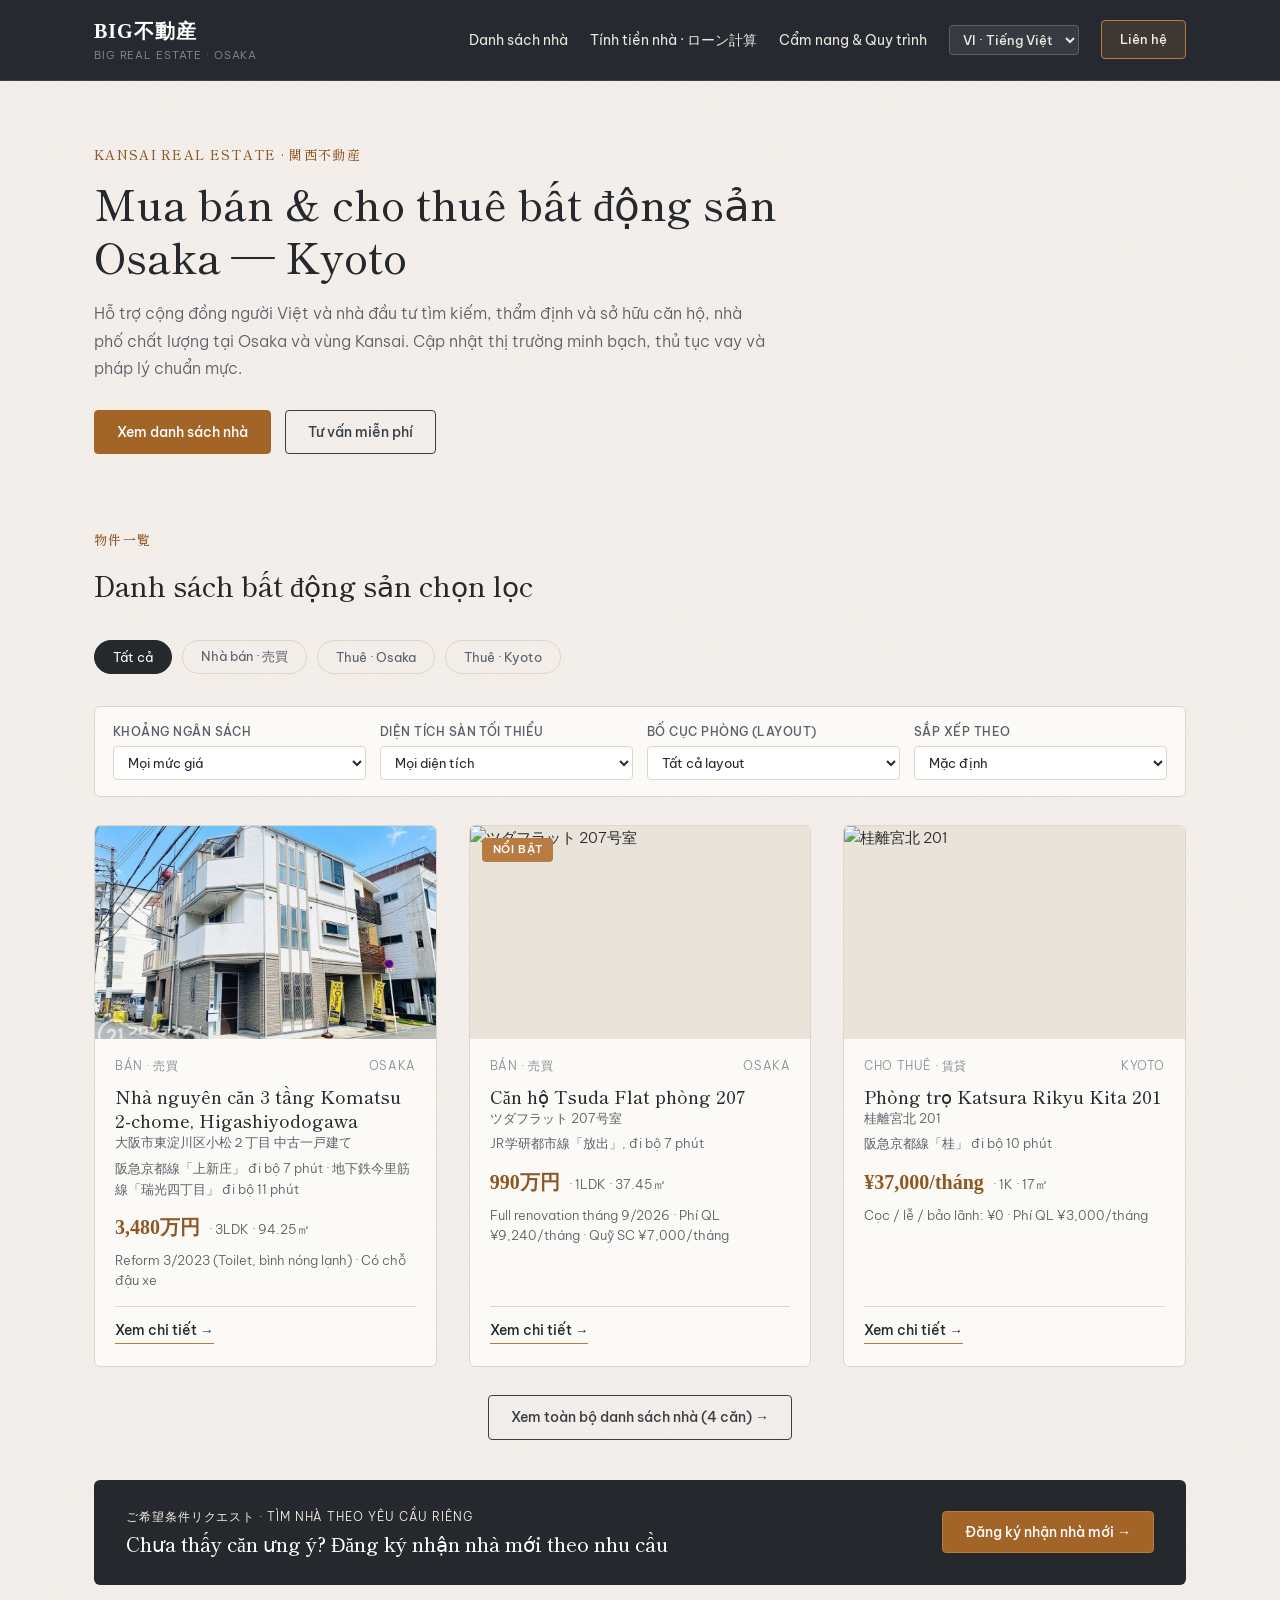
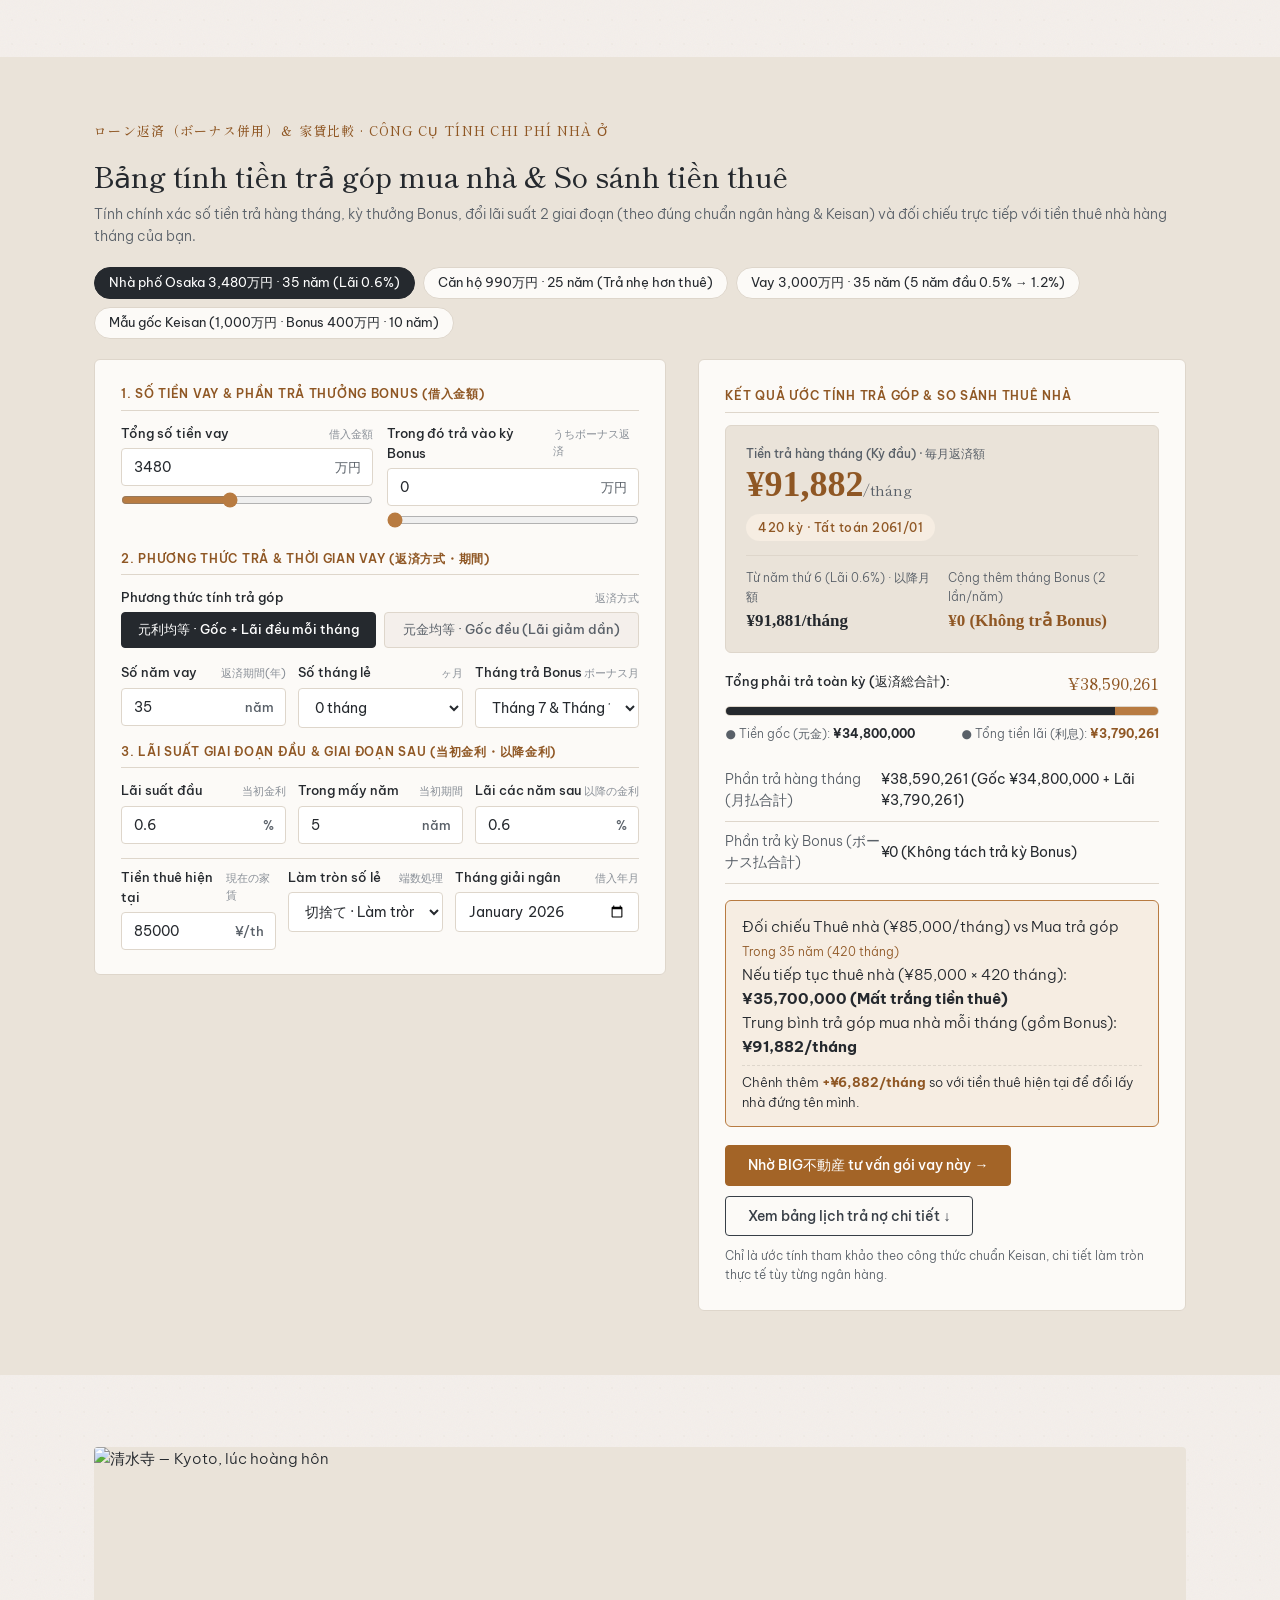
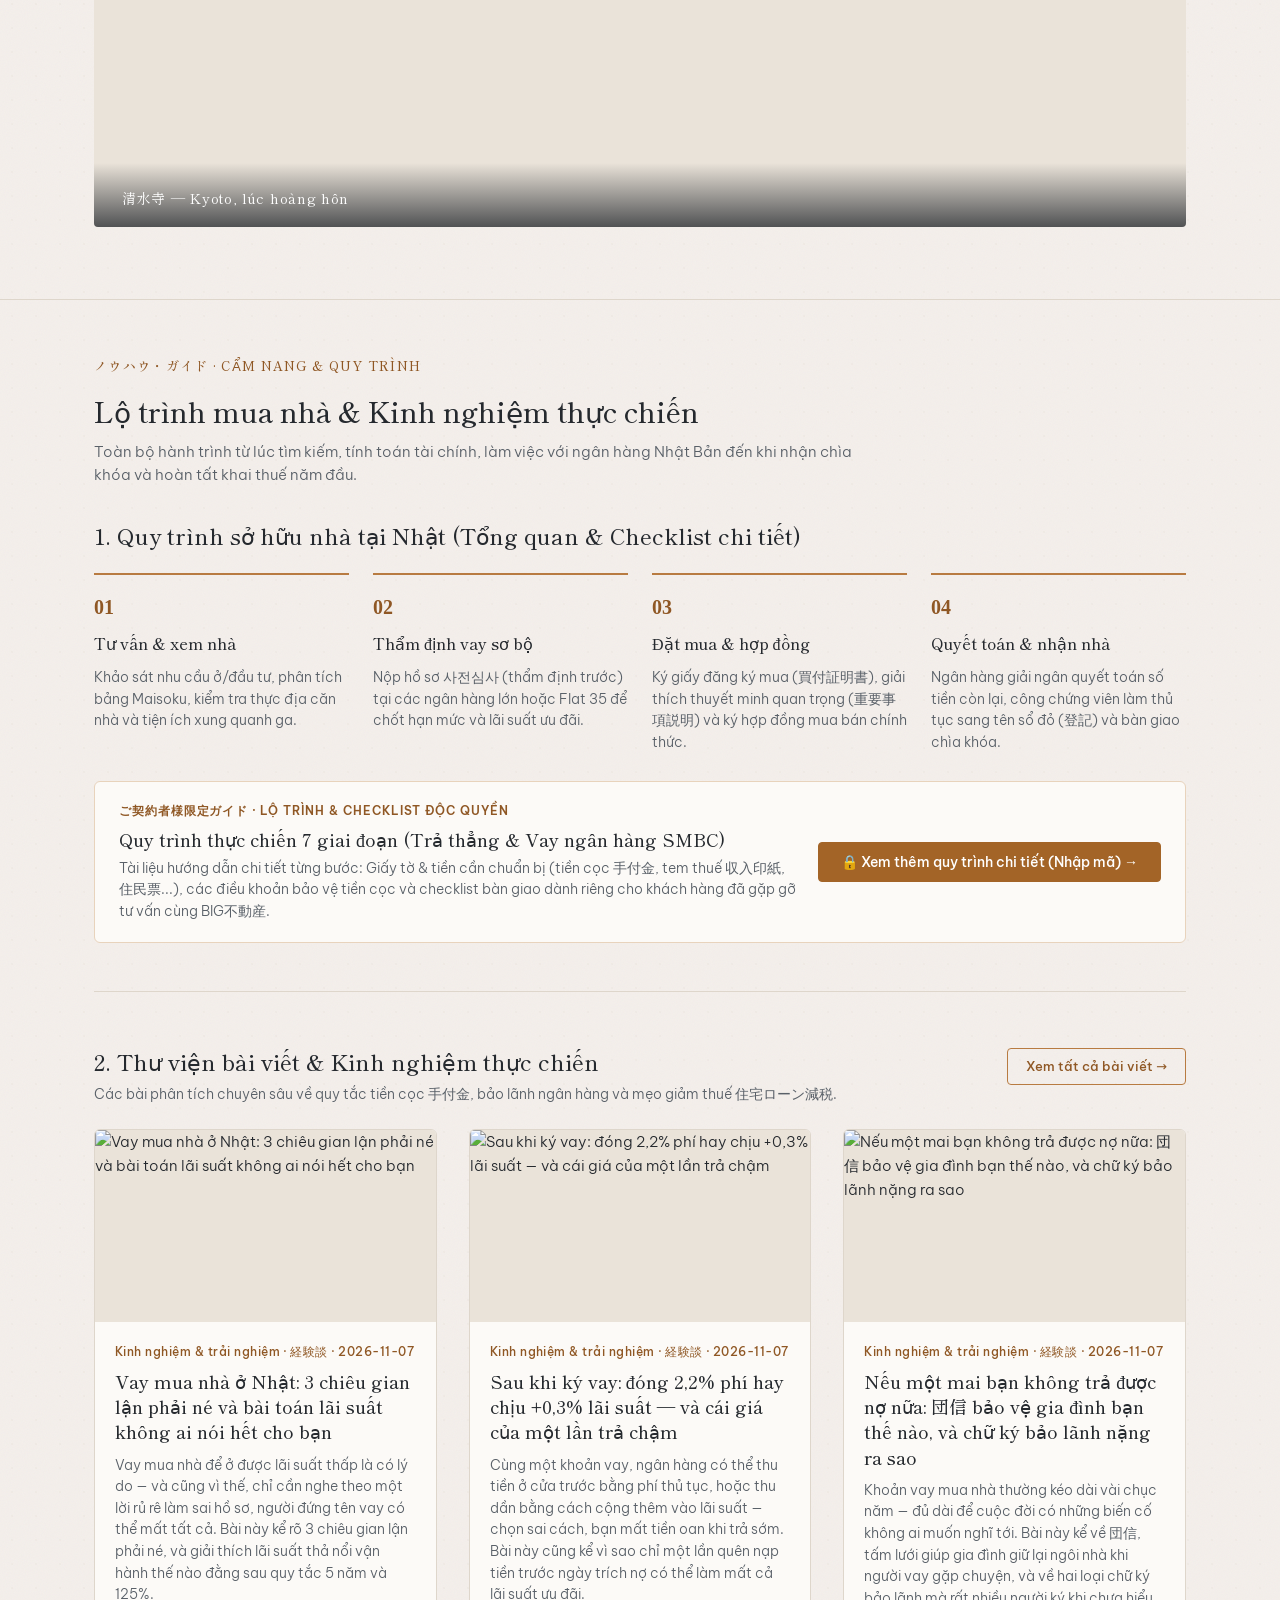
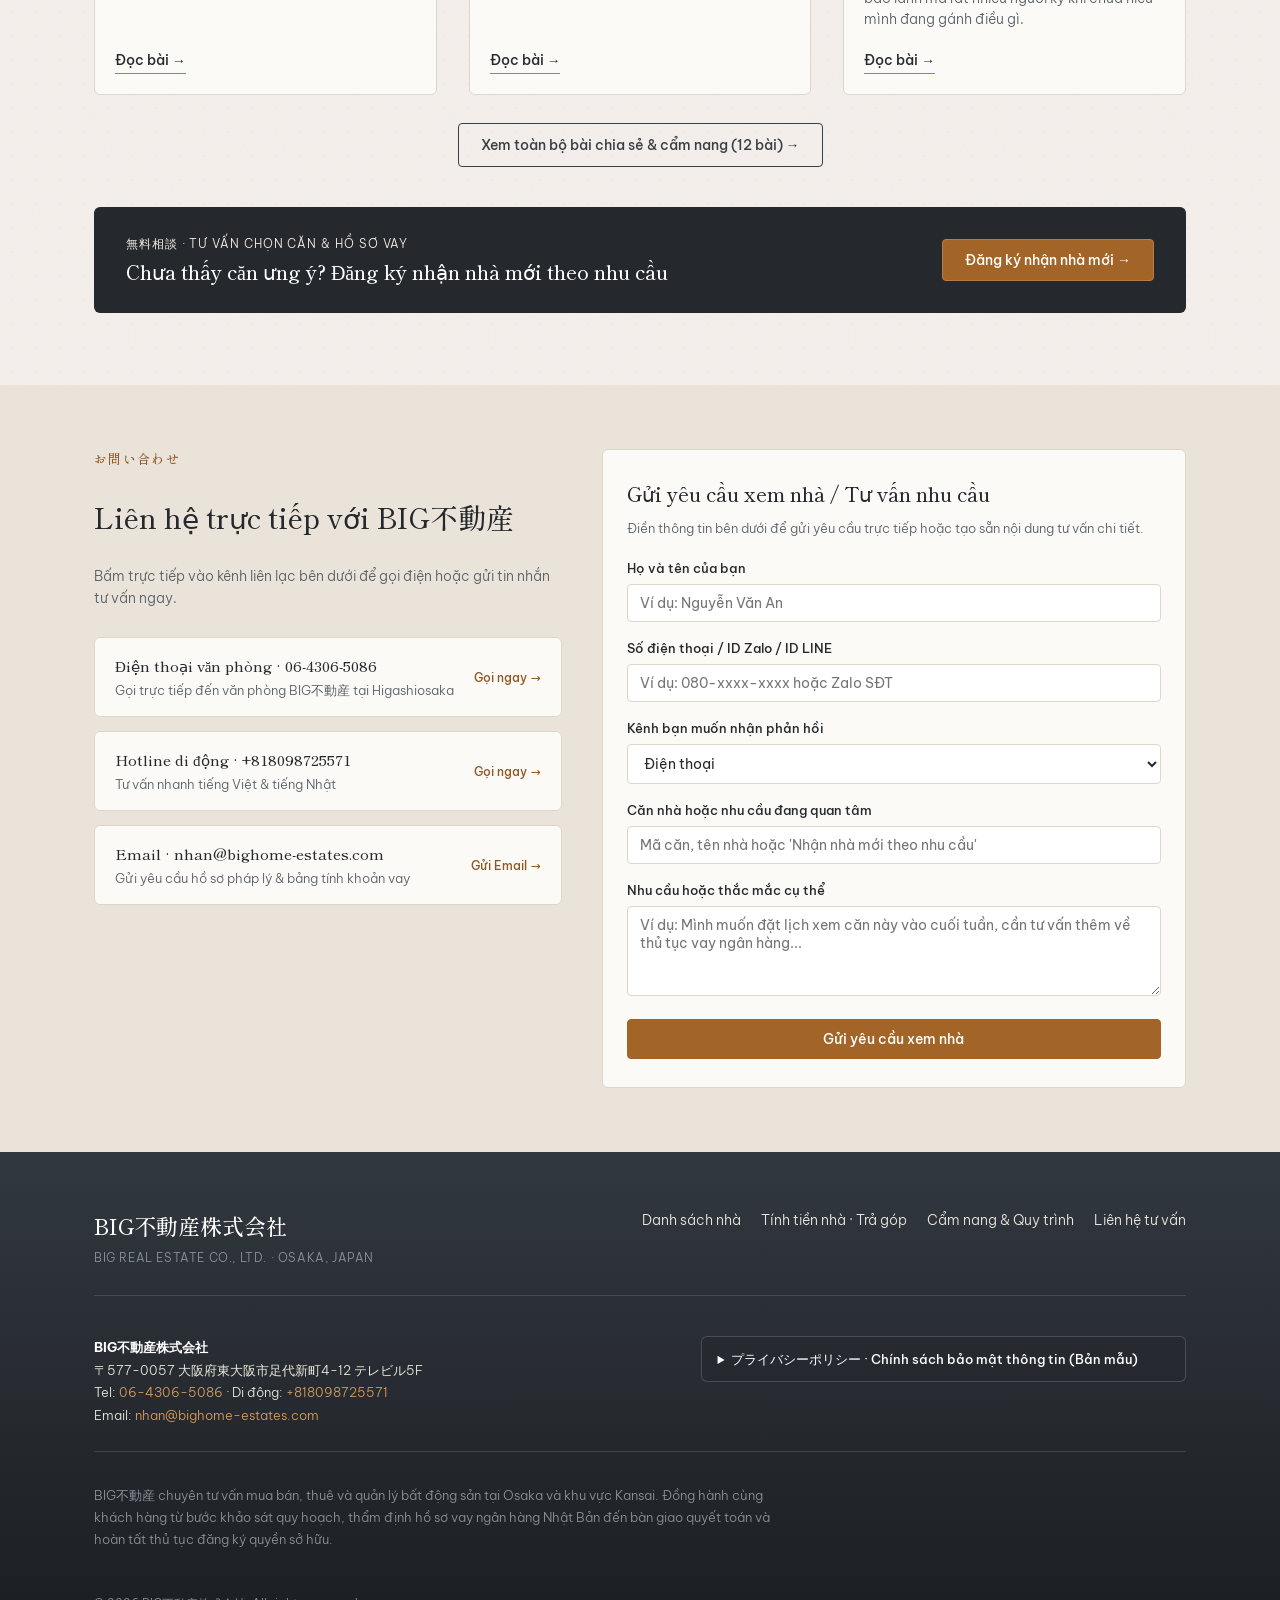
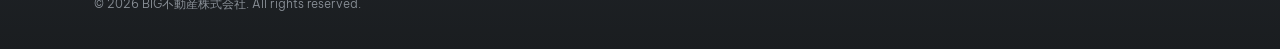
==== index.html @ 57ea38d7 "feat(ui): dark architectural navbar, subtle wood texture background, and merged guide section" ====
<!DOCTYPE html>
<html lang="vi">
<head>
  <meta charset="utf-8">
  <meta name="viewport" content="width=device-width, initial-scale=1.0">
  <title>BIG不動産 — Bất động sản Osaka &amp; Kansai, Nhật Bản</title>
  <meta name="description" content="BIG不動産 (Big Real Estate) — Tư vấn mua bán, cho thuê và đầu tư bất động sản tại Osaka &amp; Kyoto, Nhật Bản. Minh bạch pháp lý, hỗ trợ thẩm định vay ngân hàng cho người Việt.">

  <!-- Open Graph / Facebook / Zalo -->
  <meta property="og:type" content="website">
  <meta property="og:title" content="BIG不動産 — Mua bán &amp; Cho thuê Bất động sản Osaka · Kyoto">
  <meta property="og:description" content="Danh mục nhà phố, căn hộ chọn lọc tại Osaka &amp; vùng Kansai. Thông tin minh bạch, tính khoản vay trực tiếp và hỗ trợ pháp lý trọn gói.">
  <meta property="og:image" content="https://images.unsplash.com/photo-1493976040374-85c8e12f0c0e?w=1600&auto=format&fit=crop">

  <!-- Twitter Card -->
  <meta name="twitter:card" content="summary_large_image">
  <meta name="twitter:title" content="BIG不動産 — Mua bán &amp; Cho thuê Bất động sản Osaka · Kyoto">
  <meta name="twitter:description" content="Danh mục nhà phố, căn hộ chọn lọc tại Osaka &amp; vùng Kansai. Thông tin minh bạch, tính khoản vay trực tiếp và hỗ trợ pháp lý trọn gói.">
  <meta name="twitter:image" content="https://images.unsplash.com/photo-1493976040374-85c8e12f0c0e?w=1600&auto=format&fit=crop">

  <link rel="stylesheet" href="styles.css?v=20261109b">
</head>
<body>

  <!-- 1. HEADER TỐI GIẢN (Dính trên cùng) -->
  <header class="site-header">
    <div class="container header-inner">
      <div class="brand-logo">
        <a href="#" class="brand-name serif">BIG不動産</a>
        <span class="brand-sub">Big Real Estate · Osaka</span>
      </div>
      <nav>
        <ul class="nav-menu">
          <li><a href="#portfolio" class="nav-link" data-i18n="nav_portfolio">Danh sách nhà</a></li>
          <li><a href="#featured" class="nav-link">Tính tiền nhà · ローン計算</a></li>
          <li><a href="#guide" class="nav-link" data-i18n="nav_guide">Cẩm nang &amp; Quy trình</a></li>
          <li>
            <select id="lang-select" class="lang-select" aria-label="Ngôn ngữ hiển thị">
              <option value="vi">VI · Tiếng Việt</option>
              <option value="ja">JA · 日本語</option>
              <option value="en">EN · English</option>
            </select>
          </li>
          <li><a href="#contact" class="btn-outline-amber" data-i18n="nav_contact">Liên hệ</a></li>
        </ul>
      </nav>
    </div>
  </header>

  <!-- 2. HERO (Chỉ giữ kicker + tiêu đề serif + đoạn mở đầu ngắn + 2 nút CTA) -->
  <section class="hero">
    <div class="container">
      <div class="kicker">Kansai Real Estate · 関西不動産</div>
      <h1 class="hero-title">Mua bán &amp; cho thuê bất động sản Osaka — Kyoto</h1>
      <p class="hero-desc">
        Hỗ trợ cộng đồng người Việt và nhà đầu tư tìm kiếm, thẩm định và sở hữu căn hộ, nhà phố chất lượng tại Osaka và vùng Kansai. Cập nhật thị trường minh bạch, thủ tục vay và pháp lý chuẩn mực.
      </p>
      <div class="hero-actions">
        <a href="#portfolio" class="btn-primary">Xem danh sách nhà</a>
        <a href="#contact" class="btn-secondary">Tư vấn miễn phí</a>
      </div>
    </div>
  </section>

  <!-- 3. LƯỚI PORTFOLIO CÁC CĂN (Ngay phía sau Hero — Kèm bộ lọc nâng cao, sắp xếp & CTA giữa trang #1) -->
  <section class="portfolio-section" id="portfolio">
    <div class="container">
      <div class="section-head">
        <div class="kicker">物件一覧</div>
        <h2 class="section-title">Danh sách bất động sản chọn lọc</h2>
      </div>

      <!-- Nút lọc loại/khu vực dạng viên tròn (Giữ nguyên 4 tab hiện có) -->
      <div class="filter-pills" id="filter-pills">
        <button class="filter-btn active" data-filter="all" data-i18n="filter_all">Tất cả</button>
        <button class="filter-btn" data-filter="buy" data-i18n="filter_buy">Nhà bán · 売買</button>
        <button class="filter-btn" data-filter="rent-osaka" data-i18n="filter_rent_osaka">Thuê · Osaka</button>
        <button class="filter-btn" data-filter="rent-kyoto" data-i18n="filter_rent_kyoto">Thuê · Kyoto</button>
      </div>

      <!-- Bộ lọc theo tư duy người mua: Khoảng giá, Diện tích tối thiểu, Layout, Sắp xếp -->
      <div class="portfolio-filter-bar" id="portfolio-filter-bar">
        <div class="filter-field">
          <label for="filter-price" data-i18n="filter_price_label">Khoảng ngân sách</label>
          <select id="filter-price" class="form-control">
            <option value="all" data-i18n="filter_price_all">Mọi mức giá</option>
            <option value="buy-under-10m" data-i18n="filter_buy_u10m">Nhà bán: Dưới 1,000万円</option>
            <option value="buy-10m-30m" data-i18n="filter_buy_10m_30m">Nhà bán: 1,000–3,000万円</option>
            <option value="buy-over-30m" data-i18n="filter_buy_o30m">Nhà bán: Trên 3,000万円</option>
            <option value="rent-under-40k" data-i18n="filter_rent_u40k">Thuê: Dưới ¥40,000/tháng</option>
            <option value="rent-40k-80k" data-i18n="filter_rent_40k_80k">Thuê: ¥40,000–¥80,000/tháng</option>
            <option value="rent-over-80k" data-i18n="filter_rent_o80k">Thuê: Trên ¥80,000/tháng</option>
          </select>
        </div>

        <div class="filter-field">
          <label for="filter-min-size" data-i18n="filter_size_label">Diện tích sàn tối thiểu</label>
          <select id="filter-min-size" class="form-control">
            <option value="0" data-i18n="filter_size_all">Mọi diện tích</option>
            <option value="20">≥ 20 ㎡</option>
            <option value="40">≥ 40 ㎡</option>
            <option value="60">≥ 60 ㎡</option>
            <option value="80">≥ 80 ㎡</option>
          </select>
        </div>

        <div class="filter-field">
          <label for="filter-layout" data-i18n="filter_layout_label">Bố cục phòng (Layout)</label>
          <select id="filter-layout" class="form-control">
            <option value="all" data-i18n="filter_layout_all">Tất cả layout</option>
          </select>
        </div>

        <div class="filter-field">
          <label for="filter-sort" data-i18n="sort_label">Sắp xếp theo</label>
          <select id="filter-sort" class="form-control">
            <option value="default" data-i18n="sort_default">Mặc định</option>
            <option value="price-asc" data-i18n="sort_price_asc">Giá: Thấp → Cao</option>
            <option value="price-desc" data-i18n="sort_price_desc">Giá: Cao → Thấp</option>
            <option value="newest" data-i18n="sort_newest">Mới cập nhật</option>
          </select>
        </div>
      </div>

      <!-- Lưới thẻ nhà (Trang chủ hiển thị 3 căn đại diện / mới nhất) -->
      <div class="property-grid" id="property-grid" data-limit="3">
        <!-- Render động từ data/properties.json -->
      </div>

      <!-- Nút dẫn sang trang 2: Toàn bộ nhà đang đăng -->
      <div class="section-more-bar" id="portfolio-more-wrap">
        <a href="properties.html" class="btn-secondary" id="btn-view-all-properties">
          Xem toàn bộ danh sách nhà →
        </a>
      </div>

      <!-- DẢI CTA GIỮA TRANG #1 (Sau danh sách nhà) -->
      <div class="mid-cta-band">
        <div class="mid-cta-copy">
          <div class="mid-cta-kicker">ご希望条件リクエスト · Tìm nhà theo yêu cầu riêng</div>
          <h3 class="mid-cta-title serif" data-i18n="mid_cta_title">Chưa thấy căn ưng ý? Đăng ký nhận nhà mới theo nhu cầu</h3>
        </div>
        <button type="button" class="btn-mid-cta" onclick="requestCustomPropertyDemand()" data-i18n="mid_cta_btn">
          Đăng ký nhận nhà mới →
        </button>
      </div>
    </div>
  </section>

  <!-- 4. MÁY TÍNH TIỀN TRẢ GÓP & SO SÁNH THUÊ NHÀ (Chuẩn công thức Keisan.site) -->
  <section class="featured-section" id="featured">
    <div class="container">
      <div class="section-head" style="margin-bottom: 20px;">
        <div class="kicker">ローン返済（ボーナス併用）＆ 家賃比較 · Công cụ tính chi phí nhà ở</div>
        <h2 class="section-title serif">Bảng tính tiền trả góp mua nhà &amp; So sánh tiền thuê</h2>
        <p style="font-size: 14px; color: var(--muted); margin-top: 4px;">
          Tính chính xác số tiền trả hàng tháng, kỳ thưởng Bonus, đổi lãi suất 2 giai đoạn (theo đúng chuẩn ngân hàng &amp; Keisan) và đối chiếu trực tiếp với tiền thuê nhà hàng tháng của bạn.
        </p>
      </div>

      <!-- Các nút nạp nhanh kịch bản thực tế -->
      <div class="keisan-presets" id="keisan-presets">
        <button type="button" class="keisan-preset-btn active" onclick="applyKeisanPreset('house3480', this)">
          Nhà phố Osaka 3,480万円 · 35 năm (Lãi 0.6%)
        </button>
        <button type="button" class="keisan-preset-btn" onclick="applyKeisanPreset('condo990', this)">
          Căn hộ 990万円 · 25 năm (Trả nhẹ hơn thuê)
        </button>
        <button type="button" class="keisan-preset-btn" onclick="applyKeisanPreset('standard3000', this)">
          Vay 3,000万円 · 35 năm (5 năm đầu 0.5% → 1.2%)
        </button>
        <button type="button" class="keisan-preset-btn" onclick="applyKeisanPreset('keisanDefault', this)">
          Mẫu gốc Keisan (1,000万円 · Bonus 400万円 · 10 năm)
        </button>
      </div>

      <div class="keisan-grid">
        <!-- CỘT TRÁI: NHẬP THÔNG SỐ VAY & TIỀN THUÊ ĐỐI CHIẾU -->
        <div class="keisan-card">
          <div class="keisan-section-label">1. Số tiền vay &amp; Phần trả thưởng Bonus (借入金額)</div>

          <div class="keisan-form-row">
            <div class="keisan-field">
              <label for="ks-total-man">
                <span>Tổng số tiền vay</span>
                <span class="jp-sub">借入金額</span>
              </label>
              <div class="keisan-input-unit">
                <input type="number" id="ks-total-man" class="form-control" min="50" max="20000" step="10" value="3480">
                <span class="keisan-unit-tag">万円</span>
              </div>
              <input type="range" id="ks-total-slider" class="keisan-range" min="100" max="8000" step="10" value="3480">
            </div>

            <div class="keisan-field">
              <label for="ks-bonus-man">
                <span>Trong đó trả vào kỳ Bonus</span>
                <span class="jp-sub">うちボーナス返済</span>
              </label>
              <div class="keisan-input-unit">
                <input type="number" id="ks-bonus-man" class="form-control" min="0" max="10000" step="10" value="0">
                <span class="keisan-unit-tag">万円</span>
              </div>
              <input type="range" id="ks-bonus-slider" class="keisan-range" min="0" max="2000" step="10" value="0">
            </div>
          </div>

          <div class="keisan-section-label" style="margin-top: 8px;">2. Phương thức trả &amp; Thời gian vay (返済方式・期間)</div>

          <div class="keisan-field" style="margin-bottom: 14px;">
            <label>
              <span>Phương thức tính trả góp</span>
              <span class="jp-sub">返済方式</span>
            </label>
            <div class="keisan-method-tabs">
              <button type="button" class="keisan-method-btn active" id="ks-method-ganri" onclick="setKeisanMethod('ganri')">
                元利均等 · Gốc + Lãi đều mỗi tháng
              </button>
              <button type="button" class="keisan-method-btn" id="ks-method-gankin" onclick="setKeisanMethod('gankin')">
                元金均等 · Gốc đều (Lãi giảm dần)
              </button>
            </div>
          </div>

          <div class="keisan-form-row-3">
            <div class="keisan-field">
              <label for="ks-term-years">
                <span>Số năm vay</span>
                <span class="jp-sub">返済期間(年)</span>
              </label>
              <div class="keisan-input-unit">
                <input type="number" id="ks-term-years" class="form-control" min="1" max="50" step="1" value="35">
                <span class="keisan-unit-tag">năm</span>
              </div>
            </div>

            <div class="keisan-field">
              <label for="ks-term-months">
                <span>Số tháng lẻ</span>
                <span class="jp-sub">ヶ月</span>
              </label>
              <select id="ks-term-months" class="form-control">
                <option value="0" selected>0 tháng</option>
                <option value="1">1 tháng</option>
                <option value="2">2 tháng</option>
                <option value="3">3 tháng</option>
                <option value="4">4 tháng</option>
                <option value="5">5 tháng</option>
                <option value="6">6 tháng</option>
                <option value="7">7 tháng</option>
                <option value="8">8 tháng</option>
                <option value="9">9 tháng</option>
                <option value="10">10 tháng</option>
                <option value="11">11 tháng</option>
                <option value="12">12 tháng</option>
              </select>
            </div>

            <div class="keisan-field">
              <label for="ks-bonus-months">
                <span>Tháng trả Bonus</span>
                <span class="jp-sub">ボーナス月</span>
              </label>
              <select id="ks-bonus-months" class="form-control">
                <option value="7-1" selected>Tháng 7 &amp; Tháng 1 (7月・1月)</option>
                <option value="6-12">Tháng 6 &amp; Tháng 12 (6月・12月)</option>
                <option value="8-2">Tháng 8 &amp; Tháng 2 (8月・2月)</option>
              </select>
            </div>
          </div>

          <div class="keisan-section-label" style="margin-top: 8px;">3. Lãi suất giai đoạn đầu &amp; Giai đoạn sau (当初金利・以降金利)</div>

          <div class="keisan-form-row-3">
            <div class="keisan-field">
              <label for="ks-rate1">
                <span>Lãi suất đầu</span>
                <span class="jp-sub">当初金利</span>
              </label>
              <div class="keisan-input-unit">
                <input type="number" id="ks-rate1" class="form-control" min="0" max="20" step="0.01" value="0.6">
                <span class="keisan-unit-tag">%</span>
              </div>
            </div>

            <div class="keisan-field">
              <label for="ks-rate1-years">
                <span>Trong mấy năm</span>
                <span class="jp-sub">当初期間</span>
              </label>
              <div class="keisan-input-unit">
                <input type="number" id="ks-rate1-years" class="form-control" min="1" max="50" step="1" value="5">
                <span class="keisan-unit-tag">năm</span>
              </div>
            </div>

            <div class="keisan-field">
              <label for="ks-rate2">
                <span>Lãi các năm sau</span>
                <span class="jp-sub">以降の金利</span>
              </label>
              <div class="keisan-input-unit">
                <input type="number" id="ks-rate2" class="form-control" min="0" max="20" step="0.01" value="0.6">
                <span class="keisan-unit-tag">%</span>
              </div>
            </div>
          </div>

          <!-- Tùy chọn nâng cao thu gọn (Làm tròn & Tháng bắt đầu vay & Tiền thuê hiện tại) -->
          <div class="keisan-form-row-3" style="margin-bottom: 0; padding-top: 8px; border-top: 1px solid var(--line);">
            <div class="keisan-field">
              <label for="ks-current-rent">
                <span>Tiền thuê hiện tại</span>
                <span class="jp-sub">現在の家賃</span>
              </label>
              <div class="keisan-input-unit">
                <input type="number" id="ks-current-rent" class="form-control" min="0" max="1000000" step="1000" value="85000">
                <span class="keisan-unit-tag">¥/th</span>
              </div>
            </div>

            <div class="keisan-field">
              <label for="ks-round-mode">
                <span>Làm tròn số lẻ</span>
                <span class="jp-sub">端数処理</span>
              </label>
              <select id="ks-round-mode" class="form-control">
                <option value="floor" selected>切捨て · Làm tròn xuống</option>
                <option value="round">四捨五入 · Làm tròn chuẩn</option>
                <option value="ceil">切上げ · Làm tròn lên</option>
              </select>
            </div>

            <div class="keisan-field">
              <label for="ks-start-ym">
                <span>Tháng giải ngân</span>
                <span class="jp-sub">借入年月</span>
              </label>
              <input type="month" id="ks-start-ym" class="form-control" value="2026-01">
            </div>
          </div>
        </div>

        <!-- CỘT PHẢI: KẾT QUẢ TRẢ GÓP, TỶ LỆ GỐC/LÃI & SO SÁNH TIỀN THUÊ NHÀ -->
        <div class="keisan-result-card">
          <div class="keisan-section-label">Kết quả ước tính trả góp &amp; So sánh thuê nhà</div>

          <div class="keisan-hero-numbers">
            <div style="display: flex; justify-content: space-between; align-items: baseline; flex-wrap: wrap; gap: 8px;">
              <div>
                <div style="font-size: 12px; color: var(--muted); font-weight: 500;" id="ks-res-pay1-label">
                  Tiền trả hàng tháng (Kỳ đầu) · 毎月返済額
                </div>
                <div class="keisan-main-pay" id="ks-res-pay1">¥91,881<span style="font-size: 15px; font-weight: 400; color: var(--muted);">/tháng</span></div>
              </div>
              <div style="text-align: right;">
                <span class="status-pill" id="ks-res-end-badge" style="margin-bottom: 0;">420 kỳ · Tất toán 2061/01</span>
              </div>
            </div>

            <div class="keisan-sub-pay-grid">
              <div>
                <div style="font-size: 12px; color: var(--muted);" id="ks-res-pay2-label">Từ năm thứ 6 trở đi · 以降月額</div>
                <div style="font-size: 17px; font-weight: 600; color: var(--ink);" class="serif" id="ks-res-pay2">¥91,881/tháng</div>
              </div>
              <div>
                <div style="font-size: 12px; color: var(--muted);">Cộng thêm tháng Bonus (2 lần/năm)</div>
                <div style="font-size: 17px; font-weight: 600; color: var(--amber-ink);" class="serif" id="ks-res-bonus-pay">¥0 / kỳ</div>
              </div>
            </div>
          </div>

          <!-- Biểu đồ tỷ lệ Gốc vs Lãi -->
          <div style="font-size: 12.5px; font-weight: 500; color: var(--ink); display: flex; justify-content: space-between;">
            <span>Tổng phải trả toàn kỳ (返済総合計):</span>
            <strong class="serif" style="font-size: 16px; color: var(--amber-ink);" id="ks-res-grand-total">¥38,590,020</strong>
          </div>
          <div class="keisan-ratio-bar">
            <div class="keisan-ratio-prin" id="ks-bar-prin" style="width: 90%;"></div>
            <div class="keisan-ratio-int" id="ks-bar-int" style="width: 10%;"></div>
          </div>
          <div class="keisan-ratio-legend">
            <span>● Tiền gốc (元金): <strong id="ks-res-total-prin" style="color: var(--ink);">¥34,800,000</strong></span>
            <span>● Tổng tiền lãi (利息): <strong id="ks-res-total-int" style="color: var(--amber-ink);">¥3,790,020</strong></span>
          </div>

          <!-- Bảng tóm tắt chuẩn Keisan (月払 vs ボーナス払) -->
          <table class="spec-table" style="margin-bottom: 12px;">
            <tbody>
              <tr>
                <td>Phần trả hàng tháng (月払合計)</td>
                <td id="ks-res-monthly-breakdown">¥38,590,020 (Gốc ¥34,800,000 + Lãi ¥3,790,020)</td>
              </tr>
              <tr id="ks-row-bonus-breakdown">
                <td>Phần trả kỳ Bonus (ボーナス払合計)</td>
                <td id="ks-res-bonus-breakdown">¥0 (Không dùng trả thưởng Bonus)</td>
              </tr>
            </tbody>
          </table>

          <!-- Hộp so sánh với Tiền thuê nhà hiện tại -->
          <div class="keisan-rent-compare" id="ks-rent-compare-box">
            <!-- Render động so sánh thuê nhà vs mua nhà -->
          </div>

          <div style="display: flex; flex-wrap: wrap; gap: 10px; align-items: center;">
            <button type="button" class="btn-primary" onclick="consultWithKeisanResult()">
              Nhờ BIG不動産 tư vấn gói vay này →
            </button>
            <button type="button" class="btn-secondary" id="btn-toggle-keisan-table" onclick="toggleKeisanSchedule()">
              Xem bảng lịch trả nợ chi tiết ↓
            </button>
          </div>
          <div class="loan-disclaimer" style="margin-top: 10px;">
            Chỉ là ước tính tham khảo theo công thức chuẩn Keisan, chi tiết làm tròn thực tế tùy từng ngân hàng.
          </div>
        </div>
      </div>

      <!-- BẢNG LỊCH TRẢ NỢ CHI TIẾT (Mở rộng khi bấm nút, đúng chuẩn 9 cột của Keisan.site + Tải CSV) -->
      <div class="keisan-schedule-wrap" id="keisan-schedule-wrap">
        <div style="display: flex; flex-wrap: wrap; justify-content: space-between; align-items: center; gap: 12px; margin-bottom: 14px;">
          <div>
            <h3 class="serif" style="font-size: 18px;">Bảng lịch trả nợ &amp; dư nợ chi tiết (返済予定表)</h3>
            <p style="font-size: 12.5px; color: var(--muted);">Các dòng tô màu vàng nhạt là tháng có cộng thêm kỳ trả thưởng Bonus.</p>
          </div>
          <div style="display: flex; gap: 8px; flex-wrap: wrap;">
            <button type="button" class="btn-outline-amber" onclick="downloadKeisanCsv()">
              ↓ Tải bảng CSV (Excel)
            </button>
            <button type="button" class="btn-secondary" style="padding: 7px 14px; font-size: 12.5px;" onclick="toggleKeisanSchedule()">
              Thu gọn bảng ↑
            </button>
          </div>
        </div>

        <div class="keisan-table-scroll">
          <table class="keisan-table">
            <thead>
              <tr>
                <th>Kỳ (回目)</th>
                <th>Năm/Tháng</th>
                <th>Trả tháng (月払返済額)</th>
                <th>Gốc tháng (元金分)</th>
                <th>Lãi tháng (利息分)</th>
                <th>Trả Bonus (ボーナス返済)</th>
                <th>Gốc Bonus</th>
                <th>Lãi Bonus</th>
                <th>Dư nợ còn lại (借入残高)</th>
              </tr>
            </thead>
            <tbody id="keisan-schedule-tbody"></tbody>
            <tfoot id="keisan-schedule-tfoot"></tfoot>
          </table>
        </div>
      </div>
    </div>
  </section>

  <!-- 5. DẢI ẢNH THƯƠNG HIỆU HOÀNG HÔN (Dải nghỉ mắt kiến trúc) -->
  <section class="brand-banner">
    <div class="container">
      <div class="banner-frame">
        <img src="https://images.unsplash.com/photo-1493976040374-85c8e12f0c0e?w=1600&auto=format&fit=crop" alt="清水寺 — Kyoto, lúc hoàng hôn" loading="lazy">
        <div class="banner-caption">清水寺 — Kyoto, lúc hoàng hôn</div>
      </div>
    </div>
  </section>

  <!-- 6. CẨM NANG & QUY TRÌNH SỞ HỮU NHÀ (Gom chung Quy trình 4 bước + VIP 7 giai đoạn + Bài viết thực chiến) -->
  <section class="guide-section" id="guide">
    <div class="container">
      <div class="section-head" style="margin-bottom: 32px;">
        <div class="kicker">ノウハウ・ガイド · Cẩm nang &amp; Quy trình</div>
        <h2 class="section-title serif">Lộ trình mua nhà &amp; Kinh nghiệm thực chiến</h2>
        <p style="font-size: 14.5px; color: var(--muted); margin-top: 6px; max-width: 780px;">
          Toàn bộ hành trình từ lúc tìm kiếm, tính toán tài chính, làm việc với ngân hàng Nhật Bản đến khi nhận chìa khóa và hoàn tất khai thuế năm đầu.
        </p>
      </div>

      <!-- PHẦN 1: QUY TRÌNH 4 BƯỚC VÀ CHECKLIST 7 GIAI ĐOẠN VIP (MÃ 2720) -->
      <div class="guide-subblock" id="process">
        <h3 class="guide-subblock-title serif">1. Quy trình sở hữu nhà tại Nhật (Tổng quan &amp; Checklist chi tiết)</h3>
        <div class="process-grid">
          <div class="process-step">
            <div class="step-num">01</div>
            <h3 class="step-title">Tư vấn &amp; xem nhà</h3>
            <p class="step-desc">Khảo sát nhu cầu ở/đầu tư, phân tích bảng Maisoku, kiểm tra thực địa căn nhà và tiện ích xung quanh ga.</p>
          </div>
          <div class="process-step">
            <div class="step-num">02</div>
            <h3 class="step-title">Thẩm định vay sơ bộ</h3>
            <p class="step-desc">Nộp hồ sơ 사전심사 (thẩm định trước) tại các ngân hàng lớn hoặc Flat 35 để chốt hạn mức và lãi suất ưu đãi.</p>
          </div>
          <div class="process-step">
            <div class="step-num">03</div>
            <h3 class="step-title">Đặt mua &amp; hợp đồng</h3>
            <p class="step-desc">Ký giấy đăng ký mua (買付証明書), giải thích thuyết minh quan trọng (重要事項説明) và ký hợp đồng mua bán chính thức.</p>
          </div>
          <div class="process-step">
            <div class="step-num">04</div>
            <h3 class="step-title">Quyết toán &amp; nhận nhà</h3>
            <p class="step-desc">Ngân hàng giải ngân quyết toán số tiền còn lại, công chứng viên làm thủ tục sang tên sổ đỏ (登記) và bàn giao chìa khóa.</p>
          </div>
        </div>

        <!-- KHỐI XEM THÊM QUY TRÌNH CHI TIẾT 7 GIAI ĐOẠN (MỞ KHÓA BẰNG MÃ 2720) -->
        <div class="vip-process-trigger-wrap" id="vip-process-trigger-wrap">
          <div class="vip-process-trigger-info">
            <div class="vip-process-trigger-kicker">ご契約者様限定ガイド · Lộ trình &amp; Checklist độc quyền</div>
            <h3 class="vip-process-trigger-title serif">Quy trình thực chiến 7 giai đoạn (Trả thẳng &amp; Vay ngân hàng SMBC)</h3>
            <p class="vip-process-trigger-desc">
              Tài liệu hướng dẫn chi tiết từng bước: Giấy tờ &amp; tiền cần chuẩn bị (tiền cọc 手付金, tem thuế 収入印紙, 住民票...), các điều khoản bảo vệ tiền cọc và checklist bàn giao dành riêng cho khách hàng đã gặp gỡ tư vấn cùng BIG不動産.
            </p>
          </div>
          <button type="button" class="btn-primary" id="btn-open-vip-process" onclick="toggleVipProcessSection()">
            🔒 Xem thêm quy trình chi tiết (Nhập mã) →
          </button>
        </div>

        <!-- HỘP NHẬP MÃ KHÁCH HÀNG (MÃ 2720) -->
        <div class="vip-gate-box" id="vip-gate-box">
          <div class="kicker">CLIENT ACCESS CODE · MÃ KHÁCH HÀNG BIG不動産</div>
          <h3 class="serif" style="font-size: 21px; margin-bottom: 8px; color: var(--ink);">
            Nhập mã tư vấn để mở Quy trình 7 giai đoạn &amp; Checklist
          </h3>
          <p style="font-size: 13.5px; color: var(--muted); max-width: 500px; margin: 0 auto;">
            Sau buổi gặp mặt hoặc tư vấn trực tiếp, chuyên viên BIG不動産 đã gửi cho bạn mã gồm 4 chữ số. Vui lòng nhập mã bên dưới để mở khóa toàn bộ quy trình.
          </p>

          <div class="vip-gate-form">
            <input
              type="password"
              inputmode="numeric"
              id="vip-code-input"
              class="vip-code-input"
              maxlength="8"
              placeholder="••••"
              aria-label="Mã khách hàng 4 số"
            >
            <button type="button" class="btn-primary" onclick="verifyVipProcessCode()">
              Mở quy trình →
            </button>
          </div>

          <div class="vip-gate-error" id="vip-gate-error">
            Mã chưa chính xác. Vui lòng kiểm tra lại mã do chuyên viên BIG不動産 cung cấp.
          </div>

          <div style="margin-top: 16px; padding-top: 12px; border-top: 1px dashed var(--line); font-size: 12.5px; color: var(--muted);">
            Bạn chưa có mã khách hàng?
            <a href="#contact" onclick="requestVipCodeFromContact()" style="color: var(--amber-ink); font-weight: 600; text-decoration: underline; margin-left: 4px;">
              Nhắn BIG不動産 đặt lịch tư vấn &amp; nhận mã →
            </a>
          </div>
        </div>

        <!-- NỘI DUNG QUY TRÌNH CHI TIẾT 7 GIAI ĐOẠN (HIỆN SAU KHI NHẬP ĐÚNG MÃ 2720) -->
        <div class="vip-process-panel" id="vip-process-panel">
          <div class="vip-process-topbar">
            <div>
              <span class="vip-unlocked-badge">✓ Đã mở khóa Cẩm nang Quy trình Khách hàng BIG不動産</span>
              <h3 class="serif" style="font-size: 23px; margin-top: 6px; color: var(--ink);">
                Lộ trình mua nhà từ A–Z: Nhánh Vay Ngân Hàng &amp; Nhánh Trả Thẳng
              </h3>
            </div>
            <div style="display: flex; gap: 8px; flex-wrap: wrap;">
              <button type="button" class="btn-outline-amber" onclick="window.print()">
                🖨️ In / Lưu PDF Checklist A4
              </button>
              <button type="button" class="btn-secondary" style="padding: 7px 14px; font-size: 12.5px;" onclick="lockVipProcessSection()">
                Thu gọn / Khóa lại ↑
              </button>
            </div>
          </div>

          <div class="vip-note-banner">
            <strong>Lưu ý quan trọng:</strong> Mọi con số tiền (như tiền cọc tham khảo <strong>50万円</strong>, tem thuế hợp đồng <strong>収入印紙 1万円</strong> mua sẵn ở bưu điện), tỷ lệ và mốc thời gian trong quy trình này đều là <strong>tham khảo</strong> dựa trên hồ sơ vận hành thực tế của BIG不動産 (ngân hàng SMBC / dân sinh &amp; mẫu hợp đồng 全日本不動産協会). Số tiền thực tế tùy thuộc vào giá nhà, ngân hàng, loại nhà và hợp đồng cụ thể của từng khách.
          </div>

          <!-- THANH CHỌN 2 NHÁNH: VAY NGÂN HÀNG (3B) vs TRẢ THẲNG (3A) -->
          <div class="vip-branch-switcher" role="tablist">
            <button type="button" class="vip-branch-btn active" id="vip-tab-loan" onclick="switchVipProcessBranch('loan')">
              <strong>🏦 Nhánh 1: Mua nhà Vay ngân hàng (SMBC / Dân sinh / Flat 35)</strong>
              <span>Có thẩm định 事前審査・本審査, bảo hiểm 団信, điều khoản bảo vệ cọc ローン特約 &amp; hoàn thuế 減税</span>
            </button>
            <button type="button" class="vip-branch-btn" id="vip-tab-cash" onclick="switchVipProcessBranch('cash')">
              <strong>💴 Nhánh 2: Mua nhà Trả thẳng (Tiền mặt / Chuyển khoản)</strong>
              <span>Rút gọn bước ngân hàng (2–4 tuần nhận nhà), tập trung chuẩn bị dòng tiền &amp; ngày quyết toán</span>
            </button>
          </div>

          <!-- TRỤC TIMELINE 7 GIAI ĐOẠN (RENDER ĐỘNG TỪ app.js THEO NHÁNH ĐANG CHỌN) -->
          <div class="vip-timeline" id="vip-timeline-container"></div>

          <!-- PHẦN B: BẢNG SO SÁNH NHANH HAI NHÁNH -->
          <div class="vip-compare-wrap">
            <div class="kicker">比較まとめ · Phần B</div>
            <h4 class="serif" style="font-size: 20px; color: var(--ink); margin-bottom: 4px;">
              Bảng so sánh nhanh: Trả thẳng vs Vay ngân hàng
            </h4>
            <p style="font-size: 13.5px; color: var(--muted);">
              Trả thẳng không “tốt hơn” vay và vay cũng không “khôn hơn” trả thẳng — khác biệt nằm ở chỗ bạn đang dư tiền mặt hay dư khả năng trả hằng tháng, và bạn chịu được loại rủi ro nào hơn.
            </p>

            <div class="keisan-table-scroll">
              <table class="vip-compare-table">
                <thead>
                  <tr>
                    <th>Tiêu chí đối chiếu</th>
                    <th>💴 Nhánh Trả thẳng (Tiền mặt)</th>
                    <th>🏦 Nhánh Vay ngân hàng (住宅ローン)</th>
                  </tr>
                </thead>
                <tbody>
                  <tr>
                    <td>Số bên tham gia</td>
                    <td>Người mua – Bên bán – Luật sư tư pháp (司法書士)</td>
                    <td>Thêm Ngân hàng, Công ty bảo lãnh (保証会社) và Bảo hiểm 団信</td>
                  </tr>
                  <tr>
                    <td>Thời gian Ký → Bàn giao (tham khảo)</td>
                    <td><strong>2–4 tuần</strong> (rất nhanh)</td>
                    <td><strong>1–1,5 tháng</strong> (phụ thuộc tiến độ 本審査 &amp; ký vay)</td>
                  </tr>
                  <tr>
                    <td>Chi phí chỉ có ở nhánh này</td>
                    <td>Không có chi phí vay ngân hàng</td>
                    <td>Phí bảo lãnh (保証料), phí thủ tục vay / tem thuế hợp đồng vay, bảo hiểm 団信 mở rộng nếu chọn</td>
                  </tr>
                  <tr>
                    <td>Rủi ro chính cần quản trị</td>
                    <td>Dồn khoản tiền lớn một lần; rủi ro chậm trễ chuyển tiền quốc tế &amp; chứng minh nguồn tiền</td>
                    <td>Trượt thẩm định chính thức — nhưng có <strong>ローン特約</strong> bảo vệ tiền cọc nếu nộp hồ sơ đúng hạn</td>
                  </tr>
                  <tr>
                    <td>Điểm mạnh lớn nhất</td>
                    <td>Nhanh gọn, ít phí, vị thế thương lượng giá mạnh vì thanh toán chắc chắn</td>
                    <td>Giữ lại tiền mặt dự phòng, tận dụng đòn bẩy lãi suất thấp, được hoàn thuế <strong>住宅ローン減税</strong> lớn những năm đầu</td>
                  </tr>
                  <tr>
                    <td>Giấy tờ chuẩn bị thêm</td>
                    <td>Không cần hồ sơ xét duyệt tín dụng</td>
                    <td>Hồ sơ thu nhập (源泉徴収票 / 課税証明書), khai báo sức khỏe 団信, hồ sơ ngân hàng</td>
                  </tr>
                </tbody>
              </table>
            </div>

            <div style="display: flex; flex-wrap: wrap; justify-content: space-between; align-items: center; gap: 12px; margin-top: 18px; padding: 16px 20px; background-color: var(--bg-soft); border: 1px solid var(--line); border-radius: 6px;">
              <div>
                <strong style="font-size: 14.5px; color: var(--ink);">Bạn đang ở giai đoạn nào trong 7 bước trên?</strong>
                <p style="font-size: 13px; color: var(--muted); margin: 2px 0 0;">Nhắn trực tiếp cho chuyên viên phụ trách của BIG不動産 để rà soát giấy tờ hoặc kiểm tra hợp đồng trước ngày ký.</p>
              </div>
              <button type="button" class="btn-primary" onclick="consultFromVipProcess()">
                Nhờ BIG不動産 rà soát hồ sơ của tôi →
              </button>
            </div>
          </div>
        </div>
      </div>

      <div class="guide-divider-line"></div>

      <!-- PHẦN 2: THƯ VIỆN BÀI CHIA SẺ & CẬP NHẬT THỊ TRƯỜNG -->
      <div class="guide-subblock" id="articles">
        <div style="display: flex; flex-wrap: wrap; justify-content: space-between; align-items: baseline; gap: 12px; margin-bottom: 24px;">
          <div>
            <h3 class="guide-subblock-title serif" style="margin-bottom: 4px;">2. Thư viện bài viết &amp; Kinh nghiệm thực chiến</h3>
            <p style="font-size: 13.5px; color: var(--muted); margin: 0;">Các bài phân tích chuyên sâu về quy tắc tiền cọc 手付金, bảo lãnh ngân hàng và mẹo giảm thuế 住宅ローン減税.</p>
          </div>
          <a href="articles.html" class="btn-outline-amber" style="padding: 7px 18px; font-size: 13px;">
            Xem tất cả bài viết →
          </a>
        </div>

        <div class="article-grid" id="article-grid" data-limit="3">
          <!-- Render động từ articles trong data/properties.json -->
        </div>

        <!-- Nút dẫn sang trang Cẩm nang & Bài chia sẻ đầy đủ -->
        <div class="section-more-bar" id="articles-more-wrap">
          <a href="articles.html" class="btn-secondary" id="btn-view-all-articles">
            Xem toàn bộ bài chia sẻ &amp; cẩm nang →
          </a>
        </div>

        <!-- DẢI CTA GIỮA TRANG -->
        <div class="mid-cta-band">
          <div class="mid-cta-copy">
            <div class="mid-cta-kicker">無料相談 · Tư vấn chọn căn &amp; Hồ sơ vay</div>
            <h3 class="mid-cta-title serif" data-i18n="mid_cta_title">Chưa thấy căn ưng ý? Đăng ký nhận nhà mới theo nhu cầu</h3>
          </div>
          <button type="button" class="btn-mid-cta" onclick="requestCustomPropertyDemand()" data-i18n="mid_cta_btn">
            Đăng ký nhận nhà mới →
          </button>
        </div>
      </div>
    </div>
  </section>

  <!-- 8. KHỐI LIÊN HỆ HÀNH ĐỘNG THẬT & FORM DỰ PHÒNG -->
  <section class="contact-section" id="contact">
    <div class="container">
      <div class="contact-grid">
        <!-- Cột trái: Các kênh liên hệ thật đọc từ config.js (kênh trống tự ẩn) -->
        <div class="contact-channels" id="contact-channels-container">
          <div class="kicker">お問い合わせ</div>
          <h2 class="section-title" style="margin-bottom: 12px;">Liên hệ trực tiếp với BIG不動産</h2>
          <p style="font-size: 13.5px; color: var(--muted); margin-bottom: 14px;">
            Bấm trực tiếp vào kênh liên lạc bên dưới để gọi điện hoặc gửi tin nhắn tư vấn ngay.
          </p>
          <div id="dynamic-contact-channels" class="contact-channels">
            <!-- Render động từ window.SITE trong app.js (không bao giờ render link rỗng hoặc href="#") -->
          </div>
        </div>

        <!-- Cột phải: Form soạn nội dung dự phòng (Giữ lại làm phương án dự phòng & gửi nhanh) -->
        <div class="contact-form-card">
          <h3 class="form-title serif">Gửi yêu cầu xem nhà / Tư vấn nhu cầu</h3>
          <p class="form-sub">Điền thông tin bên dưới để gửi yêu cầu trực tiếp hoặc tạo sẵn nội dung tư vấn chi tiết.</p>

          <form id="contact-form">
            <div class="form-group">
              <label for="form-name">Họ và tên của bạn</label>
              <input type="text" id="form-name" class="form-control" placeholder="Ví dụ: Nguyễn Văn An" required>
            </div>

            <div class="form-group">
              <label for="form-contact">Số điện thoại / ID Zalo / ID LINE</label>
              <input type="text" id="form-contact" class="form-control" placeholder="Ví dụ: 080-xxxx-xxxx hoặc Zalo SĐT" required>
            </div>

            <div class="form-group">
              <label for="form-channel">Kênh bạn muốn nhận phản hồi</label>
              <select id="form-channel" class="form-control">
                <option value="Điện thoại">Điện thoại</option>
                <option value="Zalo">Zalo</option>
                <option value="LINE">LINE</option>
                <option value="WhatsApp">WhatsApp</option>
                <option value="Email">Email</option>
              </select>
            </div>

            <div class="form-group">
              <label for="form-property">Căn nhà hoặc nhu cầu đang quan tâm</label>
              <input type="text" id="form-property" class="form-control" placeholder="Mã căn, tên nhà hoặc 'Nhận nhà mới theo nhu cầu'">
            </div>

            <div class="form-group">
              <label for="form-message">Nhu cầu hoặc thắc mắc cụ thể</label>
              <textarea id="form-message" class="form-control" placeholder="Ví dụ: Mình muốn đặt lịch xem căn này vào cuối tuần, cần tư vấn thêm về thủ tục vay ngân hàng..."></textarea>
            </div>

            <button type="submit" class="btn-primary" style="width: 100%;" data-i18n="btn_request_viewing">Gửi yêu cầu xem nhà</button>
          </form>

          <!-- Khung viền đứt nét hổ phách hiện ra sau khi bấm nút -->
          <div class="ready-message-box" id="ready-message-box">
            <div class="ready-message-title">Đoạn tin nhắn yêu cầu đã sẵn sàng:</div>
            <div class="ready-message-text" id="ready-message-text"></div>
            <div style="display: flex; flex-wrap: wrap; gap: 10px; align-items: center;">
              <button type="button" class="btn-primary" id="btn-copy-message">Sao chép nội dung</button>
              <span id="ready-direct-links" style="display: inline-flex; flex-wrap: wrap; gap: 8px;"></span>
              <span id="copy-status" style="font-size: 13px; color: var(--amber-ink);"></span>
            </div>
          </div>
        </div>
      </div>
    </div>
  </section>

  <!-- 9. FOOTER (Gradient chàm #2E4057 -> #1B2436 + Khối Công ty & Pháp lý + Chính sách riêng tư) -->
  <footer class="site-footer">
    <div class="container footer-inner">
      <div class="footer-top">
        <div class="footer-brand">
          <h3 class="serif">BIG不動産株式会社</h3>
          <p>Big Real Estate Co., Ltd. · Osaka, Japan</p>
        </div>
        <ul class="footer-links">
          <li><a href="#portfolio" class="footer-link">Danh sách nhà</a></li>
          <li><a href="#featured" class="footer-link">Tính tiền nhà · Trả góp</a></li>
          <li><a href="#guide" class="footer-link">Cẩm nang &amp; Quy trình</a></li>
          <li><a href="#contact" class="footer-link">Liên hệ tư vấn</a></li>
        </ul>
      </div>

      <!-- Khối thông tin công ty & pháp lý đọc từ config.js + Khối Chính sách riêng tư thu gọn -->
      <div class="footer-legal-grid">
        <div class="footer-company-info" id="footer-company-info">
          <div><strong>BIG不動産株式会社</strong></div>
          <div>〒577-0057 大阪府東大阪市足代新町4-12 テレビル5F</div>
          <div id="footer-tel-row"></div>
          <div id="footer-email-row"></div>
          <div id="footer-license-row" style="display: none;"></div>
        </div>

        <div>
          <details class="footer-privacy-details">
            <summary>プライバシーポリシー · Chính sách bảo mật thông tin (Bản mẫu)</summary>
            <div class="footer-privacy-body">
              <p><strong>1. Thông tin thu thập:</strong> BIG不動産株式会社 chỉ tiếp nhận các thông tin liên hệ do khách hàng chủ động cung cấp (họ tên, số điện thoại, ID liên lạc, nhu cầu tìm mua/thuê bất động sản).</p>
              <p><strong>2. Mục đích sử dụng:</strong> Dùng để phản hồi yêu cầu tư vấn, sắp xếp lịch xem nhà thực tế, hỗ trợ thẩm định hồ sơ vay ngân hàng và thủ tục pháp lý giao dịch bất động sản.</p>
              <p><strong>3. Cam kết bảo mật:</strong> Tuyệt đối không bán, chia sẻ hoặc cung cấp thông tin cá nhân của khách hàng cho bên thứ ba vì mục đích thương mại khi chưa có sự đồng ý của khách hàng (trừ trường hợp theo yêu cầu pháp luật Nhật Bản).</p>
              <p id="footer-privacy-contact"><strong>4. Liên hệ về dữ liệu cá nhân:</strong> BIG不動産株式会社 — 〒577-0057 大阪府東大阪市足代新町4-12 テレビル5F.</p>
            </div>
          </details>
        </div>
      </div>

      <p class="footer-desc">
        BIG不動産 chuyên tư vấn mua bán, thuê và quản lý bất động sản tại Osaka và khu vực Kansai. Đồng hành cùng khách hàng từ bước khảo sát quy hoạch, thẩm định hồ sơ vay ngân hàng Nhật Bản đến bàn giao quyết toán và hoàn tất thủ tục đăng ký quyền sở hữu.
      </p>
      <div class="footer-copy">
        © 2026 BIG不動産株式会社. All rights reserved.
      </div>
    </div>
  </footer>

  <!-- HỘP THOẠI CHI TIẾT NHÀ (DIALOG) -->
  <div class="dialog-overlay" id="property-dialog">
    <div class="dialog-box" id="dialog-content">
      <!-- Render chi tiết căn hộ + máy tính khoản vay + nút liên hệ trực tiếp -->
    </div>
  </div>

  <!-- HỘP THOẠI ĐỌC BÀI CHIA SẺ (ARTICLE READER DIALOG) -->
  <div class="dialog-overlay" id="article-dialog">
    <div class="dialog-box article-dialog-box" id="article-dialog-content">
      <!-- Render nội dung đầy đủ của bài viết khi bấm Đọc bài -->
    </div>
  </div>

  <!-- THANH LIÊN HỆ DÍNH TRÊN DI ĐỘNG (Chỉ hiện ở màn hình <= 920px, tự ẩn khi mở Dialog hoặc cuộn tới #contact) -->
  <div class="mobile-sticky-bar is-hidden" id="mobile-sticky-bar" aria-label="Liên hệ nhanh trên di động">
    <!-- Render động từ window.SITE trong app.js -->
  </div>

  <script src="config.js?v=20261109b"></script>
  <script src="i18n.js?v=20261109b"></script>
  <script src="app.js?v=20261109b"></script>
</body>
</html>
---- styles.css ----
/* ==========================================================================
   STYLE GUIDE — BIG不動産 (Japandi Portfolio)
   ========================================================================== */

@import url('https://fonts.googleapis.com/css2?family=Be+Vietnam+Pro:wght@300;400;500;600&family=Shippori+Mincho+B1:wght@400;500;600;700&display=swap');

:root {
  /* Phong cách Modern Japandi & Kiến trúc Nhật Bản (Gỗ sồi ấm + Xám than kiến trúc + Nền gỗ mộc Wabi-sabi) */
  --bg: #F4EFEB;          /* Nền màu gỗ mộc ngà ấm (Warm Hinoki / Sanded Timber) */
  --bg-soft: #EAE3D9;     /* Xám cát bê tông gỗ sáng (Light Sand / Concrete) */
  --card: #FCFAF7;        /* Trắng kem nền thẻ sạch sẽ */
  --ink: #25292E;         /* Xám than chì đậm (Deep Slate Charcoal) — tiêu đề, chữ chính */
  --muted: #596068;       /* Xám trung tính — chữ phụ */
  --faint: #8A9098;       /* Chữ mờ, ghi chú nhỏ */
  --line: #DED6CB;        /* Đường kẻ vữa mảnh tinh tế */
  --accent: #383F47;      /* Xám than kiến trúc — khối đậm, nút phụ */
  --accent-ink: #25292E;
  --accent-soft: #EAE4DC;
  --amber: #B87B41;       /* Nâu gỗ sồi mật ong (Warm Honey Oak) — điểm nhấn chính */
  --amber-ink: #8F5724;   /* Nâu gỗ đậm cho chữ giá / nhãn trên nền sáng */
  --amber-soft: #F6EDE2;  /* Nền gỗ sồi nhạt */
  --amber-line: #E8D3BC;  /* Viền gỗ nhạt */
  --cta: #A36427;         /* Nút chính — Nâu gỗ ấm tự nhiên */
  --cta-ink: #FFFFFF;
}

* {
  box-sizing: border-box;
  margin: 0;
  padding: 0;
}

html {
  scroll-behavior: smooth;
}

body {
  background-color: var(--bg);
  background-image: 
    radial-gradient(rgba(145, 110, 75, 0.035) 1px, transparent 0),
    url("data:image/svg+xml,%3Csvg viewBox='0 0 200 200' xmlns='http://www.w3.org/2000/svg'%3E%3Cfilter id='noiseFilter'%3E%3CfeTurbulence type='fractalNoise' baseFrequency='0.85' numOctaves='3' stitchTiles='stitch'/%3E%3C/filter%3E%3Crect width='100%25' height='100%25' filter='url(%23noiseFilter)' opacity='0.038'/%3E%3C/svg%3E");
  background-size: 24px 24px, 180px 180px;
  color: var(--ink);
  font-family: 'Be Vietnam Pro', system-ui, -apple-system, sans-serif;
  font-weight: 300;
  line-height: 1.6;
  font-size: 15px;
  -webkit-font-smoothing: antialiased;
}

h1, h2, h3, h4, .serif {
  font-family: 'Shippori Mincho B1', 'Noto Serif', serif;
  font-weight: 500;
  color: var(--ink);
}

a {
  color: inherit;
  text-decoration: none;
  transition: opacity 0.2s;
}

img {
  max-width: 100%;
  display: block;
}

/* Container */
.container {
  max-width: 1140px;
  margin: 0 auto;
  padding: 0 24px;
}

/* Buttons */
.btn-primary {
  display: inline-block;
  background-color: var(--cta);
  color: var(--cta-ink);
  font-family: 'Be Vietnam Pro', sans-serif;
  font-size: 14px;
  font-weight: 500;
  padding: 10px 22px;
  border-radius: 4px;
  border: 1px solid var(--cta);
  cursor: pointer;
  transition: all 0.2s;
}
.btn-primary:hover {
  opacity: 0.92;
}

.btn-secondary {
  display: inline-block;
  background: transparent;
  color: var(--accent);
  font-family: 'Be Vietnam Pro', sans-serif;
  font-size: 14px;
  font-weight: 500;
  padding: 10px 22px;
  border-radius: 4px;
  border: 1px solid var(--accent);
  cursor: pointer;
  transition: all 0.2s;
}
.btn-secondary:hover {
  background-color: var(--accent-soft);
}

.btn-outline-amber {
  display: inline-block;
  background: transparent;
  color: var(--amber-ink);
  font-size: 13px;
  font-weight: 500;
  padding: 8px 18px;
  border-radius: 4px;
  border: 1px solid var(--amber);
  cursor: pointer;
  transition: all 0.2s;
}
.btn-outline-amber:hover {
  background-color: var(--amber-soft);
}

/* ==========================================================================
   1. HEADER (Xám than chì kiến trúc đồng điệu Footer)
   ========================================================================== */
header.site-header {
  position: sticky;
  top: 0;
  z-index: 100;
  background-color: rgba(30, 34, 40, 0.96);
  backdrop-filter: blur(10px);
  border-bottom: 1px solid rgba(223, 218, 209, 0.12);
  padding: 15px 0;
  transition: background-color 0.2s, box-shadow 0.2s;
}
.header-inner {
  display: flex;
  align-items: center;
  justify-content: space-between;
}
.brand-logo {
  display: flex;
  flex-direction: column;
}
.brand-name {
  font-size: 20px;
  letter-spacing: 0.05em;
  font-weight: 600;
  color: #FFFFFF;
}
.brand-sub {
  font-size: 11px;
  color: var(--faint);
  letter-spacing: 0.08em;
  text-transform: uppercase;
}
.nav-menu {
  display: flex;
  align-items: center;
  gap: 22px;
  list-style: none;
}
.nav-link {
  font-size: 14px;
  color: #ECE8DF;
  font-weight: 400;
  transition: color 0.2s;
}
.nav-link:hover,
.nav-link.active {
  color: #D49B5B;
}

.site-header .lang-select {
  background-color: rgba(255, 255, 255, 0.08);
  color: #ECE8DF;
  border: 1px solid rgba(223, 218, 209, 0.22);
  padding: 5px 9px;
  border-radius: 4px;
}
.site-header .lang-select option {
  background-color: #22262B;
  color: #ECE8DF;
}

.site-header .btn-outline-amber {
  color: #F6EDE2;
  border-color: var(--amber);
  background-color: rgba(184, 123, 65, 0.16);
}
.site-header .btn-outline-amber:hover {
  background-color: var(--amber);
  color: #FFFFFF;
}

/* ==========================================================================
   2. HERO
   ========================================================================== */
section.hero {
  padding: 64px 0 44px;
}
.kicker {
  color: var(--amber-ink);
  font-size: 13px;
  font-weight: 500;
  letter-spacing: 0.1em;
  text-transform: uppercase;
  margin-bottom: 12px;
  font-family: 'Shippori Mincho B1', serif;
}
.hero-title {
  font-size: clamp(28px, 4.5vw, 42px);
  line-height: 1.25;
  margin-bottom: 18px;
  color: var(--ink);
  max-width: 820px;
}
.hero-desc {
  font-size: 16px;
  color: var(--muted);
  max-width: 680px;
  margin-bottom: 28px;
  line-height: 1.7;
}
.hero-actions {
  display: flex;
  flex-wrap: wrap;
  gap: 14px;
  margin-bottom: 8px;
}

.lang-select {
  background-color: var(--card);
  color: var(--ink);
  border: 1px solid var(--line);
  border-radius: 4px;
  padding: 5px 10px;
  font-family: 'Be Vietnam Pro', sans-serif;
  font-size: 12.5px;
  font-weight: 500;
  cursor: pointer;
  outline: none;
}
.lang-select:focus {
  border-color: var(--accent);
}
.hero-metrics {
  display: flex;
  flex-wrap: wrap;
  gap: 32px;
  padding-top: 24px;
  border-top: 1px solid var(--line);
}
.metric-item {
  display: flex;
  flex-direction: column;
}
.metric-val {
  font-size: 24px;
  color: var(--ink);
  font-family: 'Shippori Mincho B1', serif;
  font-weight: 600;
}
.metric-label {
  font-size: 12px;
  color: var(--muted);
  text-transform: uppercase;
  letter-spacing: 0.04em;
}

/* ==========================================================================
   3. BRAND IMAGE BANNER (Sunset Kiyomizu-dera)
   ========================================================================== */
section.brand-banner {
  margin-bottom: 72px;
}
.banner-frame {
  position: relative;
  width: 100%;
  height: 380px;
  overflow: hidden;
  border-radius: 4px;
  background-color: var(--bg-soft);
}
.banner-frame img {
  width: 100%;
  height: 100%;
  object-fit: cover;
}
.banner-caption {
  position: absolute;
  bottom: 0;
  left: 0;
  right: 0;
  padding: 24px 28px 18px;
  background: linear-gradient(to top, rgba(37, 41, 46, 0.78), transparent);
  color: #FFFFFF;
  font-family: 'Shippori Mincho B1', serif;
  font-size: 14px;
  letter-spacing: 0.05em;
}

/* ==========================================================================
   4. FEATURED PROPERTY (Căn nổi bật)
   ========================================================================== */
section.featured-section {
  background-color: var(--bg-soft);
  padding: 64px 0;
  margin-bottom: 72px;
}
.featured-grid {
  display: grid;
  grid-template-columns: 1.15fr 1fr;
  gap: 40px;
  align-items: start;
}
.gallery-main {
  width: 100%;
  height: 380px;
  border-radius: 4px;
  overflow: hidden;
  background: var(--bg-soft);
  margin-bottom: 12px;
}
.gallery-main img {
  width: 100%;
  height: 100%;
  object-fit: cover;
}
.gallery-thumbs {
  display: flex;
  gap: 10px;
  overflow-x: auto;
  padding-bottom: 4px;
}
.gallery-thumb {
  width: 76px;
  height: 54px;
  border-radius: 3px;
  overflow: hidden;
  cursor: pointer;
  border: 2px solid transparent;
  flex-shrink: 0;
  opacity: 0.75;
  transition: all 0.2s;
}
.gallery-thumb:hover {
  opacity: 1;
}
.gallery-thumb.active {
  border-color: var(--amber);
  opacity: 1;
}
.gallery-thumb img {
  width: 100%;
  height: 100%;
  object-fit: cover;
}

.featured-info {
  display: flex;
  flex-direction: column;
}
.status-pill {
  display: inline-block;
  align-self: flex-start;
  background-color: var(--amber-soft);
  color: var(--amber-ink);
  font-size: 12px;
  font-weight: 500;
  padding: 4px 12px;
  border-radius: 999px;
  margin-bottom: 14px;
  letter-spacing: 0.04em;
}
.featured-name {
  font-size: 26px;
  line-height: 1.3;
  margin-bottom: 6px;
}
.featured-address {
  font-size: 14px;
  color: var(--muted);
  margin-bottom: 16px;
}
.featured-price {
  font-size: 32px;
  color: var(--amber-ink);
  font-family: 'Shippori Mincho B1', serif;
  font-weight: 600;
  margin-bottom: 20px;
}
.spec-table {
  width: 100%;
  border-collapse: collapse;
  margin-bottom: 20px;
}
.spec-table tr {
  border-bottom: 1px solid var(--line);
}
.spec-table td {
  padding: 9px 0;
  font-size: 13.5px;
}
.spec-table td:first-child {
  color: var(--muted);
  width: 36%;
}
.spec-table td:last-child {
  color: var(--ink);
  font-weight: 400;
}
.featured-note {
  font-size: 14px;
  color: var(--muted);
  line-height: 1.6;
  margin-bottom: 24px;
}

/* ==========================================================================
   5. PORTFOLIO GRID (Lưới danh sách căn)
   ========================================================================== */
section.portfolio-section {
  padding: 24px 0 72px;
}
.section-head {
  margin-bottom: 32px;
}
.section-title {
  font-size: 28px;
  color: var(--ink);
}

.filter-pills {
  display: flex;
  flex-wrap: wrap;
  gap: 10px;
  margin-bottom: 32px;
}
.filter-btn {
  background: transparent;
  color: var(--muted);
  border: 1px solid var(--line);
  padding: 7px 18px;
  border-radius: 999px;
  font-size: 13px;
  font-family: 'Be Vietnam Pro', sans-serif;
  cursor: pointer;
  transition: all 0.2s;
}
.filter-btn:hover {
  border-color: var(--accent);
  color: var(--ink);
}
.filter-btn.active {
  background-color: var(--ink);
  color: #FFFFFF;
  border-color: var(--ink);
}

.property-grid {
  display: grid;
  grid-template-columns: repeat(auto-fill, minmax(320px, 1fr));
  gap: 32px;
}
.property-card {
  background-color: var(--card);
  border-radius: 6px;
  overflow: hidden;
  border: 1px solid var(--line);
  display: flex;
  flex-direction: column;
  transition: transform 0.2s, box-shadow 0.2s;
}
.property-card:hover {
  transform: translateY(-2px);
}
.card-image-wrap {
  position: relative;
  width: 100%;
  aspect-ratio: 16 / 10;
  background: var(--bg-soft);
  overflow: hidden;
}
.card-image-wrap img {
  width: 100%;
  height: 100%;
  object-fit: cover;
  transition: transform 0.3s;
}
.property-card:hover .card-image-wrap img {
  transform: scale(1.02);
}
.card-body {
  padding: 18px 20px 22px;
  display: flex;
  flex-direction: column;
  flex-grow: 1;
}
.card-meta-row {
  display: flex;
  justify-content: space-between;
  font-size: 11.5px;
  color: var(--faint);
  text-transform: uppercase;
  letter-spacing: 0.05em;
  margin-bottom: 8px;
}
.card-name {
  font-size: 18px;
  line-height: 1.35;
  margin-bottom: 4px;
}
.card-address {
  font-size: 13px;
  color: var(--muted);
  margin-bottom: 12px;
}
.card-price-row {
  margin-bottom: 8px;
}
.card-price {
  font-size: 20px;
  color: var(--amber-ink);
  font-family: 'Shippori Mincho B1', serif;
  font-weight: 600;
}
.card-spec-inline {
  font-size: 13px;
  color: var(--muted);
  margin-bottom: 16px;
  line-height: 1.5;
}
.card-footer {
  margin-top: auto;
  padding-top: 10px;
  border-top: 1px solid var(--line);
}
.card-btn-detail {
  background: transparent;
  border: none;
  font-family: 'Be Vietnam Pro', sans-serif;
  color: var(--ink);
  font-size: 13.5px;
  font-weight: 500;
  cursor: pointer;
  padding: 4px 0;
  border-bottom: 1.5px solid var(--amber);
  display: inline-block;
}
.card-btn-detail:hover {
  color: var(--amber-ink);
}

.empty-message {
  grid-column: 1 / -1;
  text-align: center;
  padding: 48px 0;
  color: var(--muted);
  font-size: 15px;
}

/* ==========================================================================
   6 & 7. GUIDE & PROCESS (Cẩm nang & Quy trình sở hữu nhà — Gom chung)
   ========================================================================== */
section.guide-section {
  padding: 56px 0 72px;
  border-top: 1px solid var(--line);
}
.guide-subblock {
  margin-bottom: 48px;
}
.guide-subblock:last-child {
  margin-bottom: 0;
}
.guide-subblock-title {
  font-size: 22px;
  margin-bottom: 20px;
  color: var(--ink);
}
.guide-divider-line {
  height: 1px;
  background: var(--line);
  margin: 48px 0 52px;
}

/* ==========================================================================
   6. ARTICLES / TIPS / GUIDES (Bài chia sẻ 読みもの)
   ========================================================================== */
section.articles-section {
  padding: 32px 0 72px;
  border-top: 1px solid var(--line);
}
.article-grid {
  display: grid;
  grid-template-columns: repeat(auto-fill, minmax(320px, 1fr));
  gap: 32px;
}
.article-card {
  background-color: var(--card);
  border: 1px solid var(--line);
  border-radius: 6px;
  overflow: hidden;
  display: flex;
  flex-direction: column;
}
.article-img-wrap {
  width: 100%;
  aspect-ratio: 16 / 9;
  background: var(--bg-soft);
  overflow: hidden;
}
.article-img-wrap img {
  width: 100%;
  height: 100%;
  object-fit: cover;
}
.article-body {
  padding: 20px;
  display: flex;
  flex-direction: column;
  flex-grow: 1;
}
.article-cat {
  font-size: 12px;
  color: var(--amber-ink);
  font-weight: 500;
  letter-spacing: 0.04em;
  margin-bottom: 8px;
}
.article-title {
  font-size: 18px;
  line-height: 1.4;
  margin-bottom: 10px;
}
.article-summary {
  font-size: 13.5px;
  color: var(--muted);
  line-height: 1.6;
  margin-bottom: 16px;
}
.article-content-full {
  display: none;
  font-size: 14px;
  color: var(--ink);
  line-height: 1.7;
  padding: 16px;
  background-color: var(--bg-soft);
  border-radius: 4px;
  margin-bottom: 16px;
  border: 1px solid var(--line);
}
.article-content-full.open {
  display: block;
}
.article-content-full p {
  margin-bottom: 10px;
}
.article-content-full ul {
  padding-left: 18px;
  margin-bottom: 10px;
}
.article-content-full li {
  margin-bottom: 6px;
}
.article-read-btn {
  margin-top: auto;
  align-self: flex-start;
  background: transparent;
  border: none;
  font-family: 'Be Vietnam Pro', sans-serif;
  color: var(--ink);
  font-size: 13.5px;
  font-weight: 500;
  cursor: pointer;
  padding: 4px 0;
  border-bottom: 1.5px solid var(--amber);
}
.article-read-btn:hover {
  color: var(--amber-ink);
}

/* ==========================================================================
   7. PROCESS (Quy trình mua nhà 4 bước)
   ========================================================================== */
section.process-section {
  padding: 32px 0 72px;
  border-top: 1px solid var(--line);
}
.process-grid {
  display: grid;
  grid-template-columns: repeat(4, 1fr);
  gap: 24px;
}
.process-step {
  padding-top: 16px;
  border-top: 2px solid var(--amber);
}
.step-num {
  font-family: 'Shippori Mincho B1', serif;
  font-size: 20px;
  color: var(--amber-ink);
  font-weight: 600;
  margin-bottom: 8px;
}
.step-title {
  font-size: 16px;
  margin-bottom: 10px;
  color: var(--ink);
}
.step-desc {
  font-size: 13.5px;
  color: var(--muted);
  line-height: 1.6;
}

/* ==========================================================================
   8. CONTACT (Khối liên hệ & Form)
   ========================================================================== */
section.contact-section {
  background-color: var(--bg-soft);
  padding: 64px 0;
}
.contact-grid {
  display: grid;
  grid-template-columns: 1fr 1.25fr;
  gap: 40px;
  align-items: start;
}
.contact-channels {
  display: flex;
  flex-direction: column;
  gap: 14px;
}
.channel-card {
  background-color: var(--card);
  border: 1px solid var(--line);
  padding: 16px 20px;
  border-radius: 6px;
  display: flex;
  align-items: center;
  justify-content: space-between;
  transition: border-color 0.2s;
}
.channel-card:hover {
  border-color: var(--accent);
}
.channel-info h4 {
  font-size: 15px;
  margin-bottom: 2px;
}
.channel-info p {
  font-size: 12.5px;
  color: var(--muted);
}
.channel-badge {
  font-size: 12px;
  color: var(--amber-ink);
  font-weight: 500;
}

.contact-form-card {
  background-color: var(--card);
  border: 1px solid var(--line);
  border-radius: 6px;
  padding: 28px 24px;
}
.form-title {
  font-size: 20px;
  margin-bottom: 8px;
}
.form-sub {
  font-size: 13px;
  color: var(--muted);
  margin-bottom: 20px;
}
.form-group {
  margin-bottom: 16px;
}
.form-group label {
  display: block;
  font-size: 12.5px;
  font-weight: 500;
  color: var(--ink);
  margin-bottom: 6px;
}
.form-control {
  width: 100%;
  padding: 9px 12px;
  background-color: #FFFFFF;
  border: 1px solid var(--line);
  border-radius: 4px;
  font-family: 'Be Vietnam Pro', sans-serif;
  font-size: 14px;
  color: var(--ink);
  outline: none;
  transition: border-color 0.2s;
}
.form-control:focus {
  border-color: var(--accent);
}
textarea.form-control {
  min-height: 90px;
  resize: vertical;
}

/* Khung soạn thảo tin nhắn viền đứt nét hổ phách */
.ready-message-box {
  display: none;
  margin-top: 20px;
  padding: 16px;
  background-color: var(--amber-soft);
  border: 1.5px dashed var(--amber);
  border-radius: 4px;
}
.ready-message-box.active {
  display: block;
}
.ready-message-title {
  font-size: 12.5px;
  font-weight: 600;
  color: var(--amber-ink);
  margin-bottom: 8px;
}
.ready-message-text {
  font-size: 13px;
  color: var(--ink);
  white-space: pre-wrap;
  line-height: 1.6;
  background-color: #FFFFFF;
  padding: 12px;
  border-radius: 4px;
  margin-bottom: 12px;
  border: 1px solid var(--line);
}

/* ==========================================================================
   9. FOOTER (Xám than kiến trúc & Gỗ sồi)
   ========================================================================== */
footer.site-footer {
  background: linear-gradient(180deg, #323840 0%, #1A1D20 100%);
  color: #ECE8DF;
  padding: 56px 0 36px;
}
.footer-inner {
  display: flex;
  flex-direction: column;
  gap: 32px;
}
.footer-top {
  display: flex;
  flex-wrap: wrap;
  justify-content: space-between;
  align-items: flex-start;
  gap: 24px;
  border-bottom: 1px solid rgba(223, 218, 209, 0.15);
  padding-bottom: 28px;
}
.footer-brand h3 {
  color: #FFFFFF;
  font-size: 22px;
  margin-bottom: 4px;
}
.footer-brand p {
  color: var(--faint);
  font-size: 12px;
  letter-spacing: 0.05em;
  text-transform: uppercase;
}
.footer-links {
  display: flex;
  flex-wrap: wrap;
  gap: 20px;
  list-style: none;
}
.footer-link {
  font-size: 13.5px;
  color: #ECE8DF;
  transition: color 0.2s;
}
.footer-link:hover {
  color: #D49B5B;
}
.footer-desc {
  font-size: 13px;
  color: var(--faint);
  line-height: 1.7;
  max-width: 680px;
}
.footer-copy {
  font-size: 12px;
  color: var(--faint);
  padding-top: 12px;
}

/* ==========================================================================
   DIALOG / MODAL (Xem chi tiết)
   ========================================================================== */
.dialog-overlay {
  position: fixed;
  inset: 0;
  background-color: rgba(24, 27, 30, 0.72);
  backdrop-filter: blur(4px);
  display: none;
  align-items: center;
  justify-content: center;
  padding: 20px;
  z-index: 1000;
}
.dialog-overlay.open {
  display: flex;
}
.dialog-box {
  background-color: var(--card);
  border-radius: 10px;
  width: 100%;
  max-width: 640px;
  max-height: 90vh;
  overflow-y: auto;
  border: 1px solid var(--line);
  box-shadow: 0 10px 30px rgba(0, 0, 0, 0.15);
}
.dialog-image {
  width: 100%;
  height: 280px;
  object-fit: cover;
  background: var(--bg-soft);
}
.dialog-body {
  padding: 28px;
}
.dialog-header-meta {
  display: flex;
  justify-content: space-between;
  align-items: center;
  margin-bottom: 8px;
}
.dialog-title {
  font-size: 24px;
  margin-bottom: 6px;
}
.dialog-address {
  font-size: 14px;
  color: var(--muted);
  margin-bottom: 16px;
}
.dialog-price {
  font-size: 28px;
  color: var(--amber-ink);
  font-family: 'Shippori Mincho B1', serif;
  font-weight: 600;
  margin-bottom: 20px;
}
.dialog-actions {
  display: flex;
  flex-wrap: wrap;
  gap: 12px;
  margin-top: 24px;
  padding-top: 18px;
  border-top: 1px solid var(--line);
}

/* ==========================================================================
   ĐỢT 2 — CHUẨN SALE: NHÃN GÓC THẺ NHÀ, BỘ LỌC NÂNG CAO, CTA GIỮA TRANG,
   MÁY TÍNH KHOẢN VAY, KÊNH LIÊN HỆ TRỰC TIẾP, PHÁP LÝ FOOTER & STICKY MOBILE
   ========================================================================== */

/* Nhãn góc dán trên ảnh thẻ nhà (tối đa 1 nhãn theo thứ tự ưu tiên) */
.card-badge {
  position: absolute;
  top: 12px;
  left: 12px;
  z-index: 4;
  padding: 4px 11px;
  border-radius: 4px;
  font-size: 11px;
  font-weight: 600;
  letter-spacing: 0.06em;
  text-transform: uppercase;
  line-height: 1.4;
}
.card-badge-sold {
  background-color: var(--accent);
  color: var(--bg);
}
.card-badge-featured {
  background-color: var(--amber);
  color: var(--cta-ink);
}
.card-badge-new {
  background-color: var(--ink);
  color: var(--cta-ink);
}

/* Phụ đề tên căn (ngôn ngữ thứ 2 nhỏ bên dưới tiêu đề thẻ) */
.card-name-sub {
  font-size: 12.5px;
  color: var(--muted);
  margin-top: -2px;
  margin-bottom: 6px;
  line-height: 1.4;
}

/* Bộ lọc nâng cao & sắp xếp trong Danh sách nhà */
.portfolio-filter-bar {
  display: grid;
  grid-template-columns: repeat(4, 1fr);
  gap: 14px;
  background-color: var(--card);
  border: 1px solid var(--line);
  border-radius: 6px;
  padding: 16px 18px;
  margin-bottom: 28px;
}
.filter-field {
  display: flex;
  flex-direction: column;
  gap: 5px;
}
.filter-field label {
  font-size: 11.5px;
  font-weight: 500;
  color: var(--muted);
  text-transform: uppercase;
  letter-spacing: 0.04em;
}
.filter-field .form-control {
  padding: 7px 10px;
  font-size: 13px;
}

/* Thanh nút "Xem toàn bộ" dưới lưới 3 mục ở trang chủ */
.section-more-bar {
  margin-top: 28px;
  display: flex;
  justify-content: center;
  align-items: center;
}

/* Thanh lọc & tìm kiếm bài viết trên trang articles.html */
.article-toolbar {
  display: flex;
  flex-wrap: wrap;
  justify-content: space-between;
  align-items: center;
  gap: 16px;
  margin-bottom: 28px;
}
.article-search-wrap {
  min-width: 260px;
  flex: 1;
  max-width: 360px;
}

/* Hộp đọc bài viết (Article Reader Modal) */
.article-dialog-box {
  max-width: 720px;
}
.article-reader-body {
  font-size: 15px;
  color: var(--ink);
  line-height: 1.8;
  margin-top: 18px;
  padding-top: 18px;
  border-top: 1px solid var(--line);
}
.article-reader-body p {
  margin-bottom: 14px;
}
.article-reader-body ul {
  padding-left: 20px;
  margin-bottom: 16px;
}
.article-reader-body li {
  margin-bottom: 8px;
}
.article-reader-body strong {
  color: var(--ink);
  font-weight: 600;
}

/* ==========================================================================
   MÁY TÍNH KHOẢN VAY & SO SÁNH TIỀN THUÊ NHÀ (Chuẩn Keisan.site — Japandi UI)
   ========================================================================== */
.keisan-presets {
  display: flex;
  flex-wrap: wrap;
  gap: 8px;
  margin-bottom: 20px;
}
.keisan-preset-btn {
  background-color: var(--card);
  color: var(--ink);
  border: 1px solid var(--line);
  border-radius: 999px;
  padding: 6px 14px;
  font-family: 'Be Vietnam Pro', sans-serif;
  font-size: 12.5px;
  cursor: pointer;
  transition: all 0.2s;
}
.keisan-preset-btn:hover {
  border-color: var(--amber);
  background-color: var(--amber-soft);
  color: var(--amber-ink);
}
.keisan-preset-btn.active {
  background-color: var(--ink);
  color: var(--cta-ink);
  border-color: var(--ink);
}

.keisan-grid {
  display: grid;
  grid-template-columns: 1.08fr 0.92fr;
  gap: 32px;
  align-items: start;
}

.keisan-card {
  background-color: var(--card);
  border: 1px solid var(--line);
  border-radius: 6px;
  padding: 24px 26px;
}

.keisan-section-label {
  font-size: 12px;
  font-weight: 600;
  color: var(--amber-ink);
  text-transform: uppercase;
  letter-spacing: 0.06em;
  margin-bottom: 12px;
  padding-bottom: 6px;
  border-bottom: 1px solid var(--line);
}

.keisan-form-row {
  display: grid;
  grid-template-columns: repeat(2, 1fr);
  gap: 14px;
  margin-bottom: 14px;
}
.keisan-form-row-3 {
  display: grid;
  grid-template-columns: repeat(3, 1fr);
  gap: 12px;
  margin-bottom: 14px;
}

.keisan-field label {
  display: flex;
  justify-content: space-between;
  align-items: baseline;
  font-size: 12.5px;
  font-weight: 500;
  color: var(--ink);
  margin-bottom: 5px;
}
.keisan-field label span.jp-sub {
  font-size: 11px;
  color: var(--faint);
  font-weight: 400;
}

.keisan-input-unit {
  position: relative;
  display: flex;
  align-items: center;
}
.keisan-input-unit .form-control {
  padding-right: 48px;
}
.keisan-unit-tag {
  position: absolute;
  right: 12px;
  font-size: 12.5px;
  color: var(--muted);
  font-weight: 500;
  pointer-events: none;
}

.keisan-range {
  width: 100%;
  margin-top: 6px;
  accent-color: var(--amber);
  cursor: pointer;
}

.keisan-method-tabs {
  display: grid;
  grid-template-columns: 1fr 1fr;
  gap: 8px;
}
.keisan-method-btn {
  padding: 8px 10px;
  border-radius: 4px;
  border: 1px solid var(--line);
  background-color: var(--bg);
  color: var(--muted);
  font-family: 'Be Vietnam Pro', sans-serif;
  font-size: 12.5px;
  font-weight: 500;
  cursor: pointer;
  text-align: center;
  transition: all 0.2s;
}
.keisan-method-btn.active {
  background-color: var(--ink);
  color: var(--cta-ink);
  border-color: var(--ink);
}

/* Hộp kết quả bên phải */
.keisan-result-card {
  background-color: var(--card);
  border: 1px solid var(--line);
  border-radius: 6px;
  padding: 26px;
}
.keisan-hero-numbers {
  background-color: var(--bg-soft);
  border: 1px solid var(--line);
  border-radius: 6px;
  padding: 18px 20px;
  margin-bottom: 18px;
}
.keisan-main-pay {
  font-size: clamp(28px, 3.5vw, 36px);
  color: var(--amber-ink);
  font-family: 'Shippori Mincho B1', serif;
  font-weight: 600;
  line-height: 1.2;
}
.keisan-sub-pay-grid {
  display: grid;
  grid-template-columns: repeat(2, 1fr);
  gap: 12px;
  margin-top: 14px;
  padding-top: 12px;
  border-top: 1px solid var(--line);
}

/* Thanh biểu đồ Gốc vs Lãi */
.keisan-ratio-bar {
  height: 10px;
  width: 100%;
  background-color: var(--amber-soft);
  border-radius: 999px;
  overflow: hidden;
  display: flex;
  margin: 10px 0 8px;
  border: 1px solid var(--line);
}
.keisan-ratio-prin {
  background-color: var(--ink);
  height: 100%;
}
.keisan-ratio-int {
  background-color: var(--amber);
  height: 100%;
}
.keisan-ratio-legend {
  display: flex;
  justify-content: space-between;
  font-size: 12px;
  color: var(--muted);
  margin-bottom: 16px;
}

/* Hộp so sánh Tiền thuê vs Trả góp */
.keisan-rent-compare {
  background-color: var(--amber-soft);
  border: 1px solid var(--amber);
  border-radius: 6px;
  padding: 14px 16px;
  margin-top: 16px;
  margin-bottom: 18px;
}

/* Bảng lịch trả nợ chi tiết chuẩn Keisan */
.keisan-schedule-wrap {
  display: none;
  margin-top: 24px;
  background-color: var(--card);
  border: 1px solid var(--line);
  border-radius: 6px;
  padding: 20px;
}
.keisan-schedule-wrap.open {
  display: block;
}
.keisan-table-scroll {
  max-height: 440px;
  overflow: auto;
  border: 1px solid var(--line);
  border-radius: 4px;
}
.keisan-table {
  width: 100%;
  border-collapse: collapse;
  font-size: 12.5px;
  text-align: right;
}
.keisan-table th,
.keisan-table td {
  padding: 8px 10px;
  border-bottom: 1px solid var(--line);
  white-space: nowrap;
}
.keisan-table th {
  position: sticky;
  top: 0;
  background-color: var(--bg-soft);
  color: var(--ink);
  font-weight: 600;
  z-index: 2;
}
.keisan-table td:first-child,
.keisan-table th:first-child,
.keisan-table td:nth-child(2),
.keisan-table th:nth-child(2) {
  text-align: center;
}
.keisan-table tr.bonus-row {
  background-color: var(--amber-soft);
}
.keisan-table tfoot td {
  position: sticky;
  bottom: 0;
  background-color: var(--bg-soft);
  font-weight: 600;
  color: var(--ink);
  border-top: 2px solid var(--amber);
}

@media (max-width: 920px) {
  .keisan-grid {
    grid-template-columns: 1fr;
  }
}
@media (max-width: 600px) {
  .keisan-form-row,
  .keisan-form-row-3,
  .keisan-sub-pay-grid {
    grid-template-columns: 1fr;
  }
  .keisan-card,
  .keisan-result-card {
    padding: 18px;
  }
}

/* Dải CTA giữa trang (Nền chàm, chữ trắng, đúng bảng màu STYLE_GUIDE.md) */
.mid-cta-band {
  background-color: var(--ink);
  color: var(--cta-ink);
  border-radius: 6px;
  padding: 28px 32px;
  margin-top: 40px;
  display: flex;
  flex-wrap: wrap;
  align-items: center;
  justify-content: space-between;
  gap: 20px;
}
.mid-cta-copy {
  max-width: 680px;
}
.mid-cta-kicker {
  font-size: 11.5px;
  letter-spacing: 0.08em;
  text-transform: uppercase;
  color: var(--amber-soft);
  margin-bottom: 4px;
}
.mid-cta-title {
  color: var(--cta-ink);
  font-size: 20px;
  line-height: 1.35;
}
.btn-mid-cta {
  display: inline-block;
  background-color: var(--cta);
  color: var(--cta-ink);
  font-family: 'Be Vietnam Pro', sans-serif;
  font-size: 14px;
  font-weight: 500;
  padding: 11px 22px;
  border-radius: 4px;
  border: 1px solid var(--amber);
  cursor: pointer;
  transition: opacity 0.2s;
  white-space: nowrap;
}
.btn-mid-cta:hover {
  opacity: 0.92;
}

/* Nút liên hệ trực tiếp (tel:, WhatsApp, Zalo, LINE) */
.direct-contact-row {
  display: flex;
  flex-wrap: wrap;
  gap: 10px;
  margin-top: 12px;
}
.channel-card-link {
  text-decoration: none;
  color: inherit;
  cursor: pointer;
}
.channel-card-link:hover {
  border-color: var(--amber);
  background-color: var(--amber-soft);
}

/* Công cụ tính khoản vay trong Hộp chi tiết (Chỉ hiện với căn type === "buy") */
.loan-calc-box {
  background-color: var(--bg-soft);
  border: 1px solid var(--line);
  border-radius: 6px;
  padding: 18px 20px;
  margin-top: 18px;
  margin-bottom: 18px;
}
.loan-calc-title {
  font-size: 16px;
  margin-bottom: 12px;
  color: var(--ink);
}
.loan-calc-grid {
  display: grid;
  grid-template-columns: repeat(3, 1fr);
  gap: 12px;
  margin-bottom: 14px;
}
.loan-calc-field label {
  display: block;
  font-size: 12px;
  color: var(--muted);
  margin-bottom: 4px;
}
.loan-calc-result {
  background-color: var(--card);
  border: 1px solid var(--line);
  border-radius: 4px;
  padding: 12px 14px;
  display: flex;
  flex-wrap: wrap;
  justify-content: space-between;
  align-items: baseline;
  gap: 12px;
}
.loan-monthly-val {
  font-size: 22px;
  color: var(--amber-ink);
  font-family: 'Shippori Mincho B1', serif;
  font-weight: 600;
}
.loan-disclaimer {
  font-size: 12px;
  color: var(--muted);
  margin-top: 8px;
}

/* Khối công ty & pháp lý + Chính sách riêng tư thu gọn ở Footer */
.footer-legal-grid {
  display: grid;
  grid-template-columns: 1.2fr 1fr;
  gap: 24px;
  padding-top: 8px;
  border-bottom: 1px solid rgba(228, 220, 203, 0.15);
  padding-bottom: 24px;
}
.footer-company-info {
  font-size: 13px;
  color: #E9E6DA;
  line-height: 1.75;
}
.footer-company-info strong {
  color: #FFFFFF;
}
.footer-company-info a {
  color: #D49B5B;
}
.footer-privacy-details {
  background-color: rgba(37, 41, 46, 0.65);
  border: 1px solid rgba(223, 218, 209, 0.2);
  border-radius: 6px;
  padding: 12px 16px;
  font-size: 12.5px;
  color: #ECE8DF;
}
.footer-privacy-details summary {
  cursor: pointer;
  font-weight: 500;
  color: #FFFFFF;
  outline: none;
}
.footer-privacy-body {
  margin-top: 10px;
  color: var(--faint);
  line-height: 1.65;
}
.footer-privacy-body p {
  margin-bottom: 6px;
}

/* Thanh liên hệ dính dưới đáy trên di động (<= 920px) */
.mobile-sticky-bar {
  display: none;
}

@media (max-width: 920px) {
  body.has-mobile-sticky {
    padding-bottom: 72px;
  }
  .mobile-sticky-bar {
    position: fixed;
    bottom: 0;
    left: 0;
    right: 0;
    z-index: 950;
    background-color: var(--card);
    border-top: 1px solid var(--line);
    padding: 10px 14px;
    display: flex;
    gap: 10px;
    align-items: center;
    justify-content: center;
  }
  .mobile-sticky-bar.is-hidden {
    display: none !important;
  }
  .mobile-sticky-btn {
    flex: 1;
    text-align: center;
    padding: 10px 12px;
    border-radius: 4px;
    font-size: 13.5px;
    font-weight: 500;
  }
  .portfolio-filter-bar {
    grid-template-columns: repeat(2, 1fr);
  }
  .footer-legal-grid {
    grid-template-columns: 1fr;
  }
}

@media (max-width: 600px) {
  .portfolio-filter-bar,
  .loan-calc-grid {
    grid-template-columns: 1fr;
  }
  .mid-cta-band {
    padding: 22px 20px;
  }
}

/* ==========================================================================
   RESPONSIVE (Mobile không tràn ngang)
   ========================================================================== */
@media (max-width: 860px) {
  .featured-grid,
  .contact-grid {
    grid-template-columns: 1fr;
  }
  .process-grid {
    grid-template-columns: repeat(2, 1fr);
    gap: 20px;
  }
}

@media (max-width: 600px) {
  .header-inner {
    flex-direction: column;
    align-items: flex-start;
    gap: 12px;
  }
  .nav-menu {
    gap: 14px;
    flex-wrap: wrap;
  }
  .process-grid {
    grid-template-columns: 1fr;
  }
  .property-grid,
  .article-grid {
    grid-template-columns: 1fr;
  }
  .banner-frame {
    height: 240px;
  }
  .gallery-main {
    height: 240px;
  }
  .dialog-image {
    height: 200px;
  }
  .dialog-body {
    padding: 18px;
  }
}

/* ==========================================================================
   10. ADMIN — MÀN HÌNH NHẬP NHÀ CÓ KIỂM SOÁT (Tuân thủ STYLE_GUIDE.md)
   ========================================================================== */
.admin-main {
  padding: 36px 0 72px;
}

.admin-intake-grid {
  display: grid;
  grid-template-columns: repeat(3, 1fr);
  gap: 20px;
  margin-bottom: 32px;
}

.admin-panel {
  background-color: var(--card);
  border: 1px solid var(--line);
  border-radius: 6px;
  padding: 22px 24px;
  margin-bottom: 24px;
}

.admin-panel-title {
  font-size: 18px;
  margin-bottom: 6px;
  color: var(--ink);
}

.admin-panel-sub {
  font-size: 13px;
  color: var(--muted);
  margin-bottom: 16px;
}

.admin-dropzone {
  border: 1.5px dashed var(--amber);
  background-color: var(--bg);
  border-radius: 6px;
  padding: 20px 14px;
  text-align: center;
  cursor: pointer;
  font-size: 13px;
  color: var(--muted);
  margin-bottom: 12px;
  transition: background-color 0.2s;
}

.admin-dropzone:hover,
.admin-dropzone.over {
  background-color: var(--amber-soft);
  color: var(--amber-ink);
}

.admin-workspace {
  display: grid;
  grid-template-columns: 1.15fr 0.85fr;
  gap: 28px;
  align-items: start;
}

.admin-form-grid {
  display: grid;
  grid-template-columns: repeat(2, 1fr);
  gap: 14px 16px;
}

.admin-form-grid .full-width {
  grid-column: 1 / -1;
}

.form-control[readonly] {
  background-color: var(--bg-soft);
  color: var(--amber-ink);
  font-weight: 500;
}

/* Báo lỗi trường bắt buộc (Dùng đúng token trong bảng cho phép) */
.form-group.field-invalid .form-control {
  border-color: var(--cta);
  border-width: 2px;
  background-color: var(--amber-soft);
}

.field-error-msg {
  display: none;
  font-size: 12px;
  color: var(--amber-ink);
  font-weight: 500;
  margin-top: 4px;
}

.form-group.field-invalid .field-error-msg {
  display: block;
}

/* Khung cảnh báo trùng & Cờ lệch giá */
.admin-alert {
  display: none;
  padding: 14px 16px;
  border-radius: 6px;
  margin-bottom: 16px;
  font-size: 13.5px;
  line-height: 1.5;
}

.admin-alert.active {
  display: block;
}

.admin-alert-amber {
  background-color: var(--amber-soft);
  border: 1.5px solid var(--amber);
  color: var(--amber-ink);
}

.admin-alert-ink {
  background-color: var(--accent-soft);
  border: 1px solid var(--accent);
  color: var(--ink);
}

/* Nhãn cảnh báo ảnh minh họa khi chưa tick image_rights */
.illustrative-badge {
  position: absolute;
  top: 10px;
  left: 10px;
  right: 10px;
  background-color: rgba(37, 41, 46, 0.92);
  color: var(--amber-soft);
  border: 1px solid var(--amber);
  padding: 6px 10px;
  border-radius: 4px;
  font-size: 12px;
  font-weight: 500;
  text-align: center;
  z-index: 5;
}

.admin-lifecycle-bar {
  display: flex;
  flex-wrap: wrap;
  align-items: center;
  justify-content: space-between;
  gap: 12px;
  padding: 14px 18px;
  background-color: var(--bg-soft);
  border: 1px solid var(--line);
  border-radius: 6px;
  margin-bottom: 20px;
}

.lifecycle-steps {
  display: flex;
  flex-wrap: wrap;
  gap: 8px;
  align-items: center;
}

.lifecycle-pill {
  font-size: 12px;
  padding: 4px 12px;
  border-radius: 999px;
  border: 1px solid var(--line);
  background-color: var(--card);
  color: var(--muted);
}

.lifecycle-pill.current {
  background-color: var(--ink);
  color: var(--cta-ink);
  border-color: var(--ink);
  font-weight: 500;
}

.btn-primary:disabled {
  opacity: 0.45;
  cursor: not-allowed;
}

.admin-preview-sticky {
  position: sticky;
  top: 84px;
}

.admin-approved-list {
  width: 100%;
  border-collapse: collapse;
  font-size: 13.5px;
}

.admin-approved-list th,
.admin-approved-list td {
  padding: 10px 8px;
  border-bottom: 1px solid var(--line);
  text-align: left;
}

.admin-approved-list th {
  color: var(--muted);
  font-weight: 500;
  font-size: 12px;
  text-transform: uppercase;
  letter-spacing: 0.04em;
}

@media (max-width: 920px) {
  .admin-intake-grid,
  .admin-workspace {
    grid-template-columns: 1fr;
  }
  .admin-preview-sticky {
    position: static;
  }
}

@media (max-width: 600px) {
  .admin-form-grid {
    grid-template-columns: 1fr;
  }
}

/* ==========================================================================
   15. QUY TRÌNH CHI TIẾT VIP (MỞ KHÓA BẰNG MÃ 2720) — Tuân thủ STYLE_GUIDE.md
   ========================================================================== */
.vip-process-trigger-wrap {
  margin-top: 28px;
  padding: 20px 24px;
  background-color: var(--card);
  border: 1px solid var(--amber-line);
  border-radius: 6px;
  display: flex;
  flex-wrap: wrap;
  align-items: center;
  justify-content: space-between;
  gap: 16px;
}

.vip-process-trigger-info {
  max-width: 680px;
}

.vip-process-trigger-kicker {
  font-size: 11.5px;
  text-transform: uppercase;
  letter-spacing: 0.08em;
  color: var(--amber-ink);
  font-weight: 600;
  margin-bottom: 4px;
}

.vip-process-trigger-title {
  font-size: 18px;
  color: var(--ink);
  margin-bottom: 4px;
}

.vip-process-trigger-desc {
  font-size: 13.5px;
  color: var(--muted);
  margin: 0;
}

/* Hộp nhập mã 2720 */
.vip-gate-box {
  display: none;
  margin-top: 20px;
  padding: 28px 26px;
  background-color: var(--card);
  border: 1.5px solid var(--amber);
  border-radius: 6px;
  max-width: 620px;
  margin-left: auto;
  margin-right: auto;
  text-align: center;
}

.vip-gate-box.open {
  display: block;
}

.vip-gate-form {
  display: flex;
  justify-content: center;
  align-items: stretch;
  gap: 10px;
  max-width: 380px;
  margin: 18px auto 10px;
}

.vip-code-input {
  text-align: center;
  font-size: 20px;
  font-weight: 600;
  letter-spacing: 0.25em;
  color: var(--ink);
  background-color: var(--bg);
  border: 1.5px solid var(--line);
  border-radius: 4px;
  padding: 10px 14px;
  width: 180px;
  font-family: 'Be Vietnam Pro', sans-serif;
}

.vip-code-input:focus {
  outline: none;
  border-color: var(--amber);
  background-color: #FFFFFF;
}

.vip-gate-error {
  display: none;
  font-size: 13px;
  color: var(--danger);
  background-color: var(--danger-bg);
  padding: 8px 12px;
  border-radius: 4px;
  margin-top: 10px;
}

.vip-gate-error.active {
  display: inline-block;
}

/* Nội dung quy trình 7 giai đoạn sau khi mở khóa */
.vip-process-panel {
  display: none;
  margin-top: 24px;
  background-color: var(--card);
  border: 1px solid var(--line);
  border-radius: 6px;
  padding: 28px;
}

.vip-process-panel.open {
  display: block;
}

.vip-process-topbar {
  display: flex;
  flex-wrap: wrap;
  justify-content: space-between;
  align-items: center;
  gap: 12px;
  padding-bottom: 18px;
  border-bottom: 1px solid var(--line);
  margin-bottom: 20px;
}

.vip-unlocked-badge {
  display: inline-flex;
  align-items: center;
  gap: 6px;
  font-size: 12px;
  font-weight: 600;
  color: var(--ok);
  background-color: var(--ok-bg);
  padding: 5px 12px;
  border-radius: 999px;
}

.vip-note-banner {
  background-color: var(--amber-soft);
  border-left: 3px solid var(--amber);
  padding: 12px 16px;
  border-radius: 4px;
  font-size: 13.5px;
  color: var(--ink);
  margin-bottom: 22px;
  line-height: 1.6;
}

/* Thanh chọn 2 nhánh: Vay ngân hàng vs Trả thẳng */
.vip-branch-switcher {
  display: grid;
  grid-template-columns: repeat(2, 1fr);
  gap: 10px;
  background-color: var(--bg-soft);
  padding: 6px;
  border-radius: 6px;
  border: 1px solid var(--line);
  margin-bottom: 26px;
}

.vip-branch-btn {
  border: 1px solid transparent;
  background: transparent;
  color: var(--muted);
  padding: 12px 16px;
  border-radius: 4px;
  cursor: pointer;
  font-family: 'Be Vietnam Pro', sans-serif;
  text-align: left;
  transition: all 0.15s;
}

.vip-branch-btn strong {
  display: block;
  font-size: 14.5px;
  color: var(--ink);
  margin-bottom: 2px;
}

.vip-branch-btn span {
  font-size: 12px;
  color: var(--muted);
}

.vip-branch-btn.active {
  background-color: var(--ink);
  border-color: var(--ink);
}

.vip-branch-btn.active strong {
  color: #FFFFFF;
}

.vip-branch-btn.active span {
  color: var(--amber-soft);
}

/* Trục Timeline 7 giai đoạn */
.vip-timeline {
  position: relative;
  padding-left: 26px;
  border-left: 2px solid var(--amber-line);
  display: flex;
  flex-direction: column;
  gap: 22px;
  margin-bottom: 32px;
}

.vip-stage-card {
  position: relative;
  background-color: var(--bg);
  border: 1px solid var(--line);
  border-radius: 6px;
  padding: 20px 22px;
}

.vip-stage-card.branch-highlight {
  border-color: var(--amber);
  background-color: var(--card);
}

.vip-stage-dot {
  position: absolute;
  left: -35px;
  top: 22px;
  width: 16px;
  height: 16px;
  border-radius: 50%;
  background-color: var(--amber);
  border: 3px solid var(--card);
}

.vip-stage-head {
  display: flex;
  flex-wrap: wrap;
  justify-content: space-between;
  align-items: baseline;
  gap: 8px;
  margin-bottom: 14px;
  padding-bottom: 10px;
  border-bottom: 1px solid var(--line);
}

.vip-stage-step-tag {
  font-size: 11.5px;
  font-weight: 600;
  text-transform: uppercase;
  letter-spacing: 0.06em;
  color: var(--amber-ink);
  background-color: var(--amber-soft);
  border: 1px solid var(--amber-line);
  padding: 3px 10px;
  border-radius: 999px;
}

.vip-stage-time-badge {
  font-size: 12px;
  color: var(--muted);
  font-weight: 500;
}

.vip-stage-title {
  width: 100%;
  font-size: 19px;
  color: var(--ink);
  margin-top: 4px;
}

/* 4 dòng cố định trong mỗi giai đoạn */
.vip-stage-rows {
  display: grid;
  grid-template-columns: 1fr;
  gap: 12px;
}

.vip-stage-row {
  display: grid;
  grid-template-columns: 210px 1fr;
  gap: 14px;
  font-size: 14px;
  line-height: 1.65;
  padding-bottom: 10px;
  border-bottom: 1px dashed var(--line);
}

.vip-stage-row:last-child {
  border-bottom: none;
  padding-bottom: 0;
}

.vip-row-label {
  font-weight: 600;
  color: var(--ink);
  font-size: 13px;
}

.vip-row-label span {
  display: block;
  font-weight: 400;
  font-size: 11.5px;
  color: var(--faint);
}

.vip-row-body {
  color: var(--ink);
}

/* Checklist đánh dấu giấy tờ */
.vip-checklist {
  list-style: none;
  padding: 0;
  margin: 6px 0 0;
  display: grid;
  grid-template-columns: repeat(auto-fill, minmax(260px, 1fr));
  gap: 6px 14px;
}

.vip-checklist li label {
  display: flex;
  align-items: flex-start;
  gap: 8px;
  font-size: 13px;
  color: var(--ink);
  cursor: pointer;
  padding: 4px 6px;
  border-radius: 4px;
  background-color: var(--card);
  border: 1px solid var(--line);
}

.vip-checklist li input[type="checkbox"] {
  margin-top: 3px;
  accent-color: var(--amber);
}

/* Nút mở nhanh bài viết liên quan */
.vip-article-links {
  display: flex;
  flex-wrap: wrap;
  gap: 8px;
  margin-top: 8px;
}

.vip-article-chip {
  display: inline-flex;
  align-items: center;
  gap: 5px;
  font-size: 12px;
  font-weight: 500;
  color: var(--amber-ink);
  background-color: var(--amber-soft);
  border: 1px solid var(--amber-line);
  padding: 4px 11px;
  border-radius: 999px;
  cursor: pointer;
  font-family: 'Be Vietnam Pro', sans-serif;
  transition: all 0.15s;
}

.vip-article-chip:hover {
  background-color: var(--amber);
  color: #FFFFFF;
  border-color: var(--amber);
}

/* Bảng so sánh 2 nhánh (Phần B) */
.vip-compare-wrap {
  margin-top: 28px;
  padding-top: 24px;
  border-top: 1px solid var(--line);
}

.vip-compare-table {
  width: 100%;
  border-collapse: collapse;
  font-size: 13.5px;
  margin-top: 12px;
  margin-bottom: 14px;
}

.vip-compare-table th,
.vip-compare-table td {
  padding: 11px 12px;
  border: 1px solid var(--line);
  text-align: left;
  vertical-align: top;
}

.vip-compare-table th {
  background-color: var(--bg-soft);
  color: var(--ink);
  font-weight: 600;
}

.vip-compare-table td:first-child {
  font-weight: 600;
  color: var(--ink);
  width: 24%;
  background-color: var(--bg);
}

@media (max-width: 768px) {
  .vip-branch-switcher {
    grid-template-columns: 1fr;
  }
  .vip-stage-row {
    grid-template-columns: 1fr;
    gap: 4px;
  }
  .vip-process-panel {
    padding: 18px 14px;
  }
}

@media print {
  .site-header,
  .hero,
  .portfolio-section,
  .brand-banner,
  .articles-section,
  .featured-section,
  .contact-section,
  .site-footer,
  .mobile-sticky-bar,
  .vip-process-trigger-wrap,
  .vip-gate-box {
    display: none !important;
  }
  .vip-process-panel {
    display: block !important;
    border: none !important;
    padding: 0 !important;
  }
}
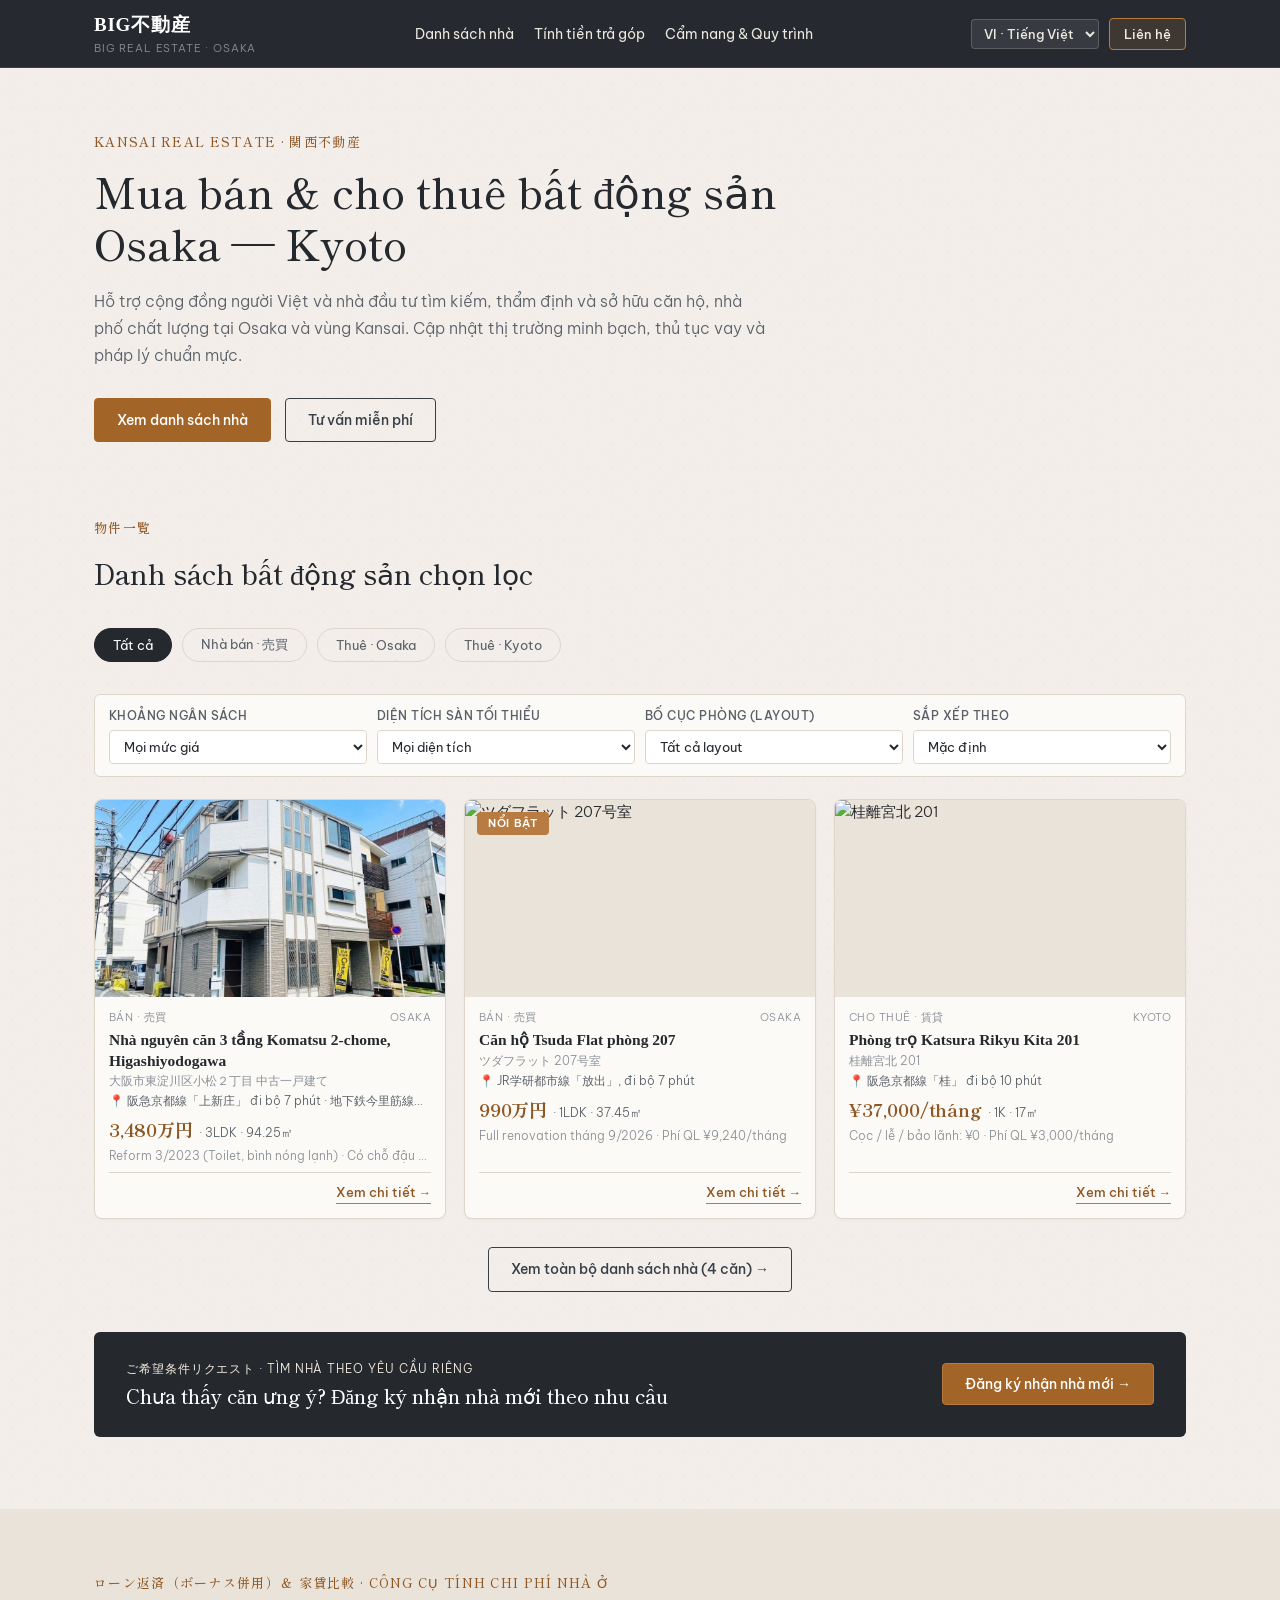
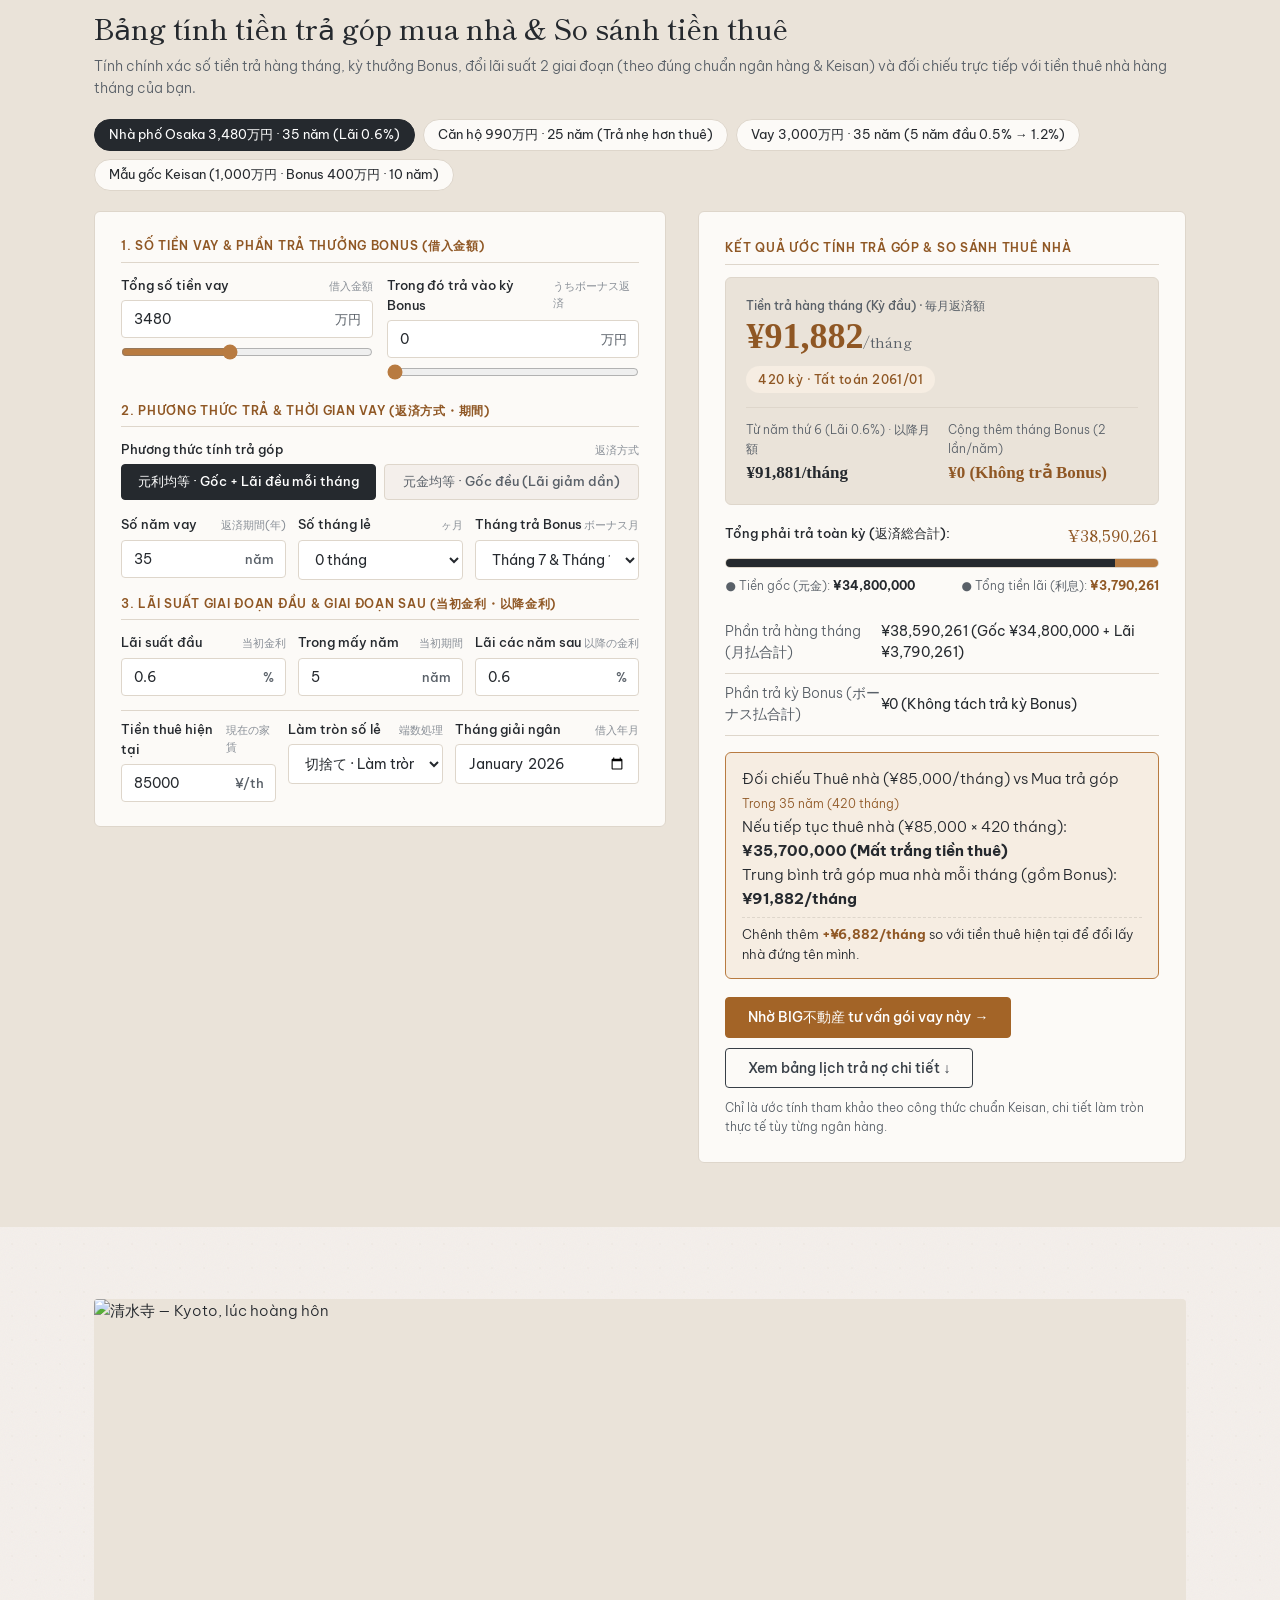
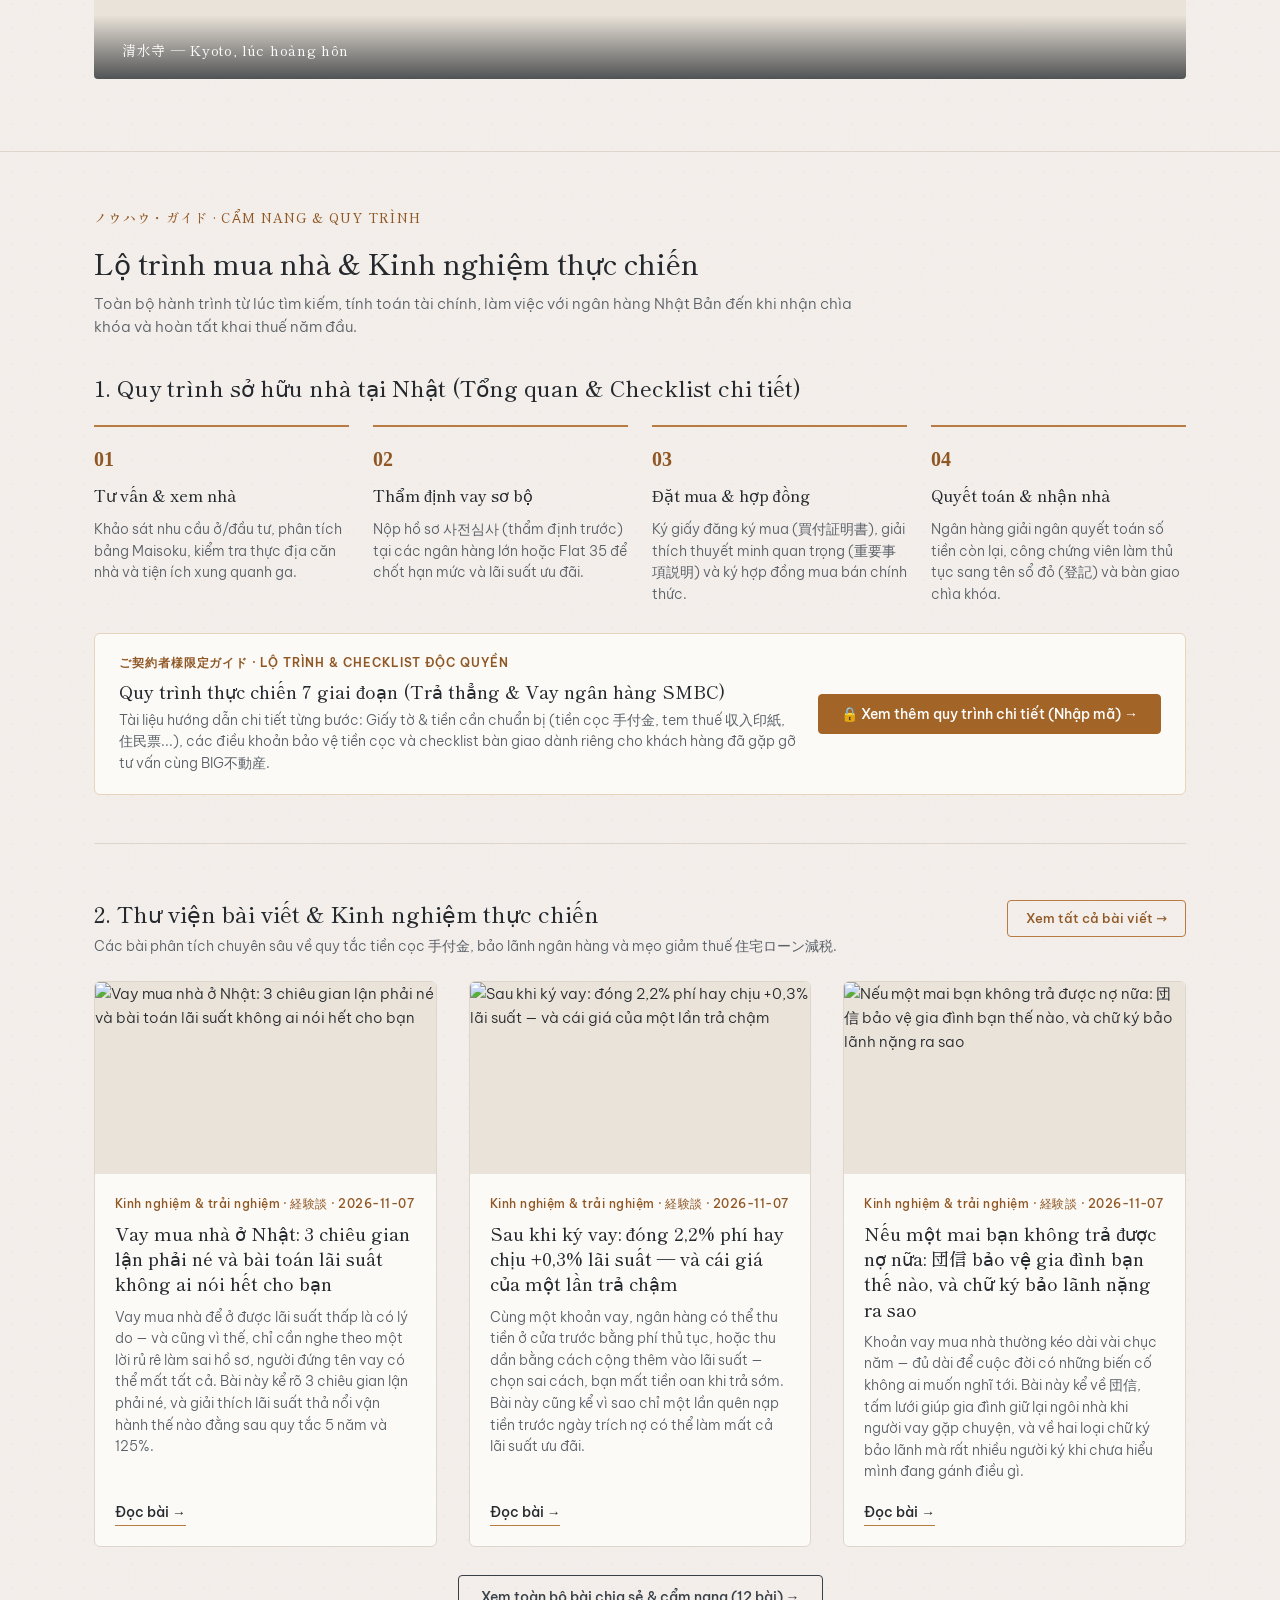
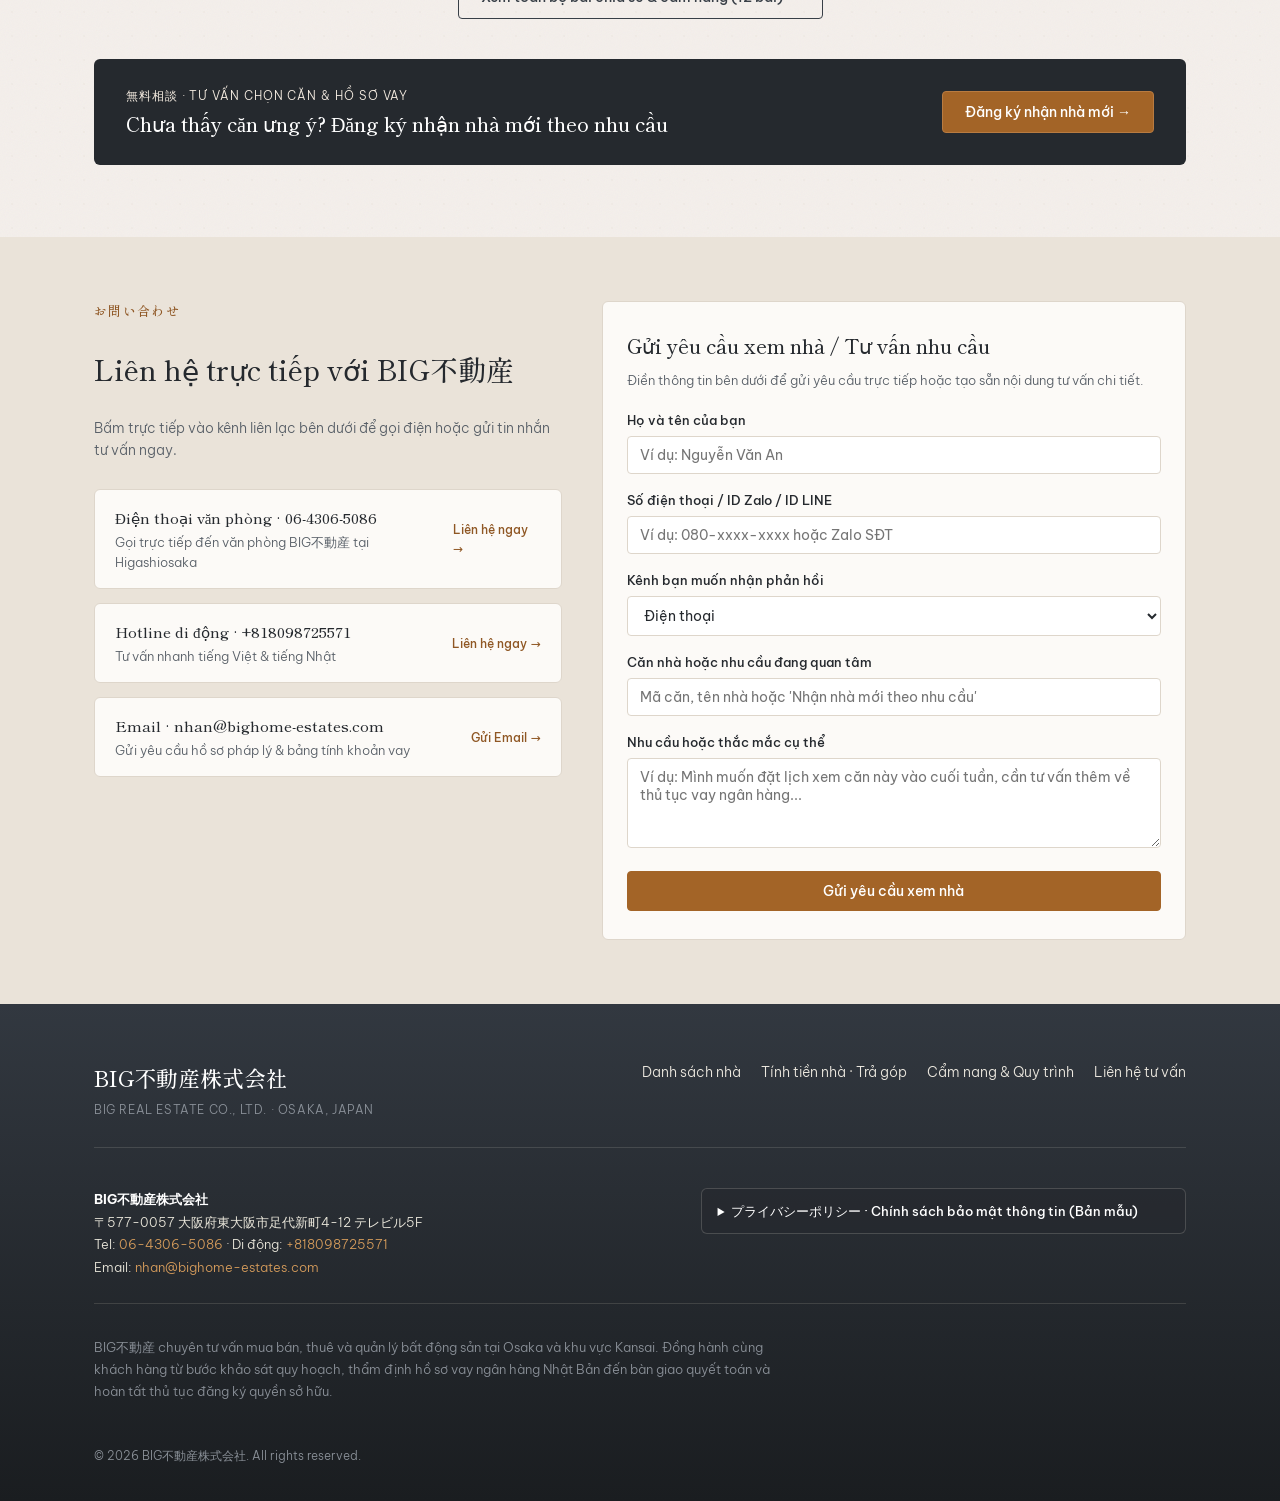
==== commit ea9f14bb: "fix(ui): streamline mobile header, compact property cards, and update call button to contact now" ====
--- a/index.html
+++ b/index.html
@@ -18,7 +18,7 @@
   <meta name="twitter:description" content="Danh mục nhà phố, căn hộ chọn lọc tại Osaka &amp; vùng Kansai. Thông tin minh bạch, tính khoản vay trực tiếp và hỗ trợ pháp lý trọn gói.">
   <meta name="twitter:image" content="https://images.unsplash.com/photo-1493976040374-85c8e12f0c0e?w=1600&auto=format&fit=crop">
 
-  <link rel="stylesheet" href="styles.css?v=20261109b">
+  <link rel="stylesheet" href="styles.css?v=20261109c">
 </head>
 <body>
 
@@ -29,21 +29,21 @@
         <a href="#" class="brand-name serif">BIG不動産</a>
         <span class="brand-sub">Big Real Estate · Osaka</span>
       </div>
-      <nav>
+      <nav class="header-nav">
         <ul class="nav-menu">
           <li><a href="#portfolio" class="nav-link" data-i18n="nav_portfolio">Danh sách nhà</a></li>
-          <li><a href="#featured" class="nav-link">Tính tiền nhà · ローン計算</a></li>
+          <li><a href="#featured" class="nav-link" data-i18n="nav_calculator">Tính tiền trả góp</a></li>
           <li><a href="#guide" class="nav-link" data-i18n="nav_guide">Cẩm nang &amp; Quy trình</a></li>
-          <li>
-            <select id="lang-select" class="lang-select" aria-label="Ngôn ngữ hiển thị">
-              <option value="vi">VI · Tiếng Việt</option>
-              <option value="ja">JA · 日本語</option>
-              <option value="en">EN · English</option>
-            </select>
-          </li>
-          <li><a href="#contact" class="btn-outline-amber" data-i18n="nav_contact">Liên hệ</a></li>
         </ul>
       </nav>
+      <div class="header-actions">
+        <select id="lang-select" class="lang-select" aria-label="Ngôn ngữ hiển thị">
+          <option value="vi">VI · Tiếng Việt</option>
+          <option value="ja">JA · 日本語</option>
+          <option value="en">EN · English</option>
+        </select>
+        <a href="#contact" class="btn-outline-amber" data-i18n="nav_contact">Liên hệ</a>
+      </div>
     </div>
   </header>
 
@@ -837,8 +837,8 @@
     <!-- Render động từ window.SITE trong app.js -->
   </div>
 
-  <script src="config.js?v=20261109b"></script>
-  <script src="i18n.js?v=20261109b"></script>
-  <script src="app.js?v=20261109b"></script>
+  <script src="config.js?v=20261109c"></script>
+  <script src="i18n.js?v=20261109c"></script>
+  <script src="app.js?v=20261109c"></script>
 </body>
 </html>
--- a/styles.css
+++ b/styles.css
@@ -132,54 +132,72 @@
   z-index: 100;
   background-color: rgba(30, 34, 40, 0.96);
   backdrop-filter: blur(10px);
+  -webkit-backdrop-filter: blur(10px);
   border-bottom: 1px solid rgba(223, 218, 209, 0.12);
-  padding: 15px 0;
+  padding: 10px 0;
   transition: background-color 0.2s, box-shadow 0.2s;
 }
 .header-inner {
   display: flex;
   align-items: center;
   justify-content: space-between;
+  gap: 16px;
 }
 .brand-logo {
   display: flex;
   flex-direction: column;
+  flex-shrink: 0;
 }
 .brand-name {
-  font-size: 20px;
-  letter-spacing: 0.05em;
+  font-size: 19px;
+  letter-spacing: 0.04em;
   font-weight: 600;
   color: #FFFFFF;
 }
 .brand-sub {
-  font-size: 11px;
+  font-size: 10.5px;
   color: var(--faint);
   letter-spacing: 0.08em;
   text-transform: uppercase;
 }
+.header-nav {
+  display: flex;
+  align-items: center;
+}
 .nav-menu {
   display: flex;
   align-items: center;
-  gap: 22px;
+  gap: 20px;
   list-style: none;
+  margin: 0;
+  padding: 0;
 }
 .nav-link {
-  font-size: 14px;
+  font-size: 13.5px;
   color: #ECE8DF;
   font-weight: 400;
   transition: color 0.2s;
+  white-space: nowrap;
 }
 .nav-link:hover,
 .nav-link.active {
   color: #D49B5B;
 }
 
+.header-actions {
+  display: flex;
+  align-items: center;
+  gap: 10px;
+  flex-shrink: 0;
+}
 .site-header .lang-select {
   background-color: rgba(255, 255, 255, 0.08);
   color: #ECE8DF;
   border: 1px solid rgba(223, 218, 209, 0.22);
-  padding: 5px 9px;
+  padding: 5px 8px;
   border-radius: 4px;
+  font-size: 12.5px;
+  cursor: pointer;
 }
 .site-header .lang-select option {
   background-color: #22262B;
@@ -190,6 +208,9 @@
   color: #F6EDE2;
   border-color: var(--amber);
   background-color: rgba(184, 123, 65, 0.16);
+  padding: 5px 14px;
+  font-size: 12.5px;
+  white-space: nowrap;
 }
 .site-header .btn-outline-amber:hover {
   background-color: var(--amber);
@@ -463,25 +484,28 @@
 
 .property-grid {
   display: grid;
-  grid-template-columns: repeat(auto-fill, minmax(320px, 1fr));
-  gap: 32px;
+  grid-template-columns: repeat(auto-fill, minmax(280px, 1fr));
+  gap: 18px;
 }
 .property-card {
   background-color: var(--card);
-  border-radius: 6px;
+  border-radius: 8px;
   overflow: hidden;
   border: 1px solid var(--line);
   display: flex;
   flex-direction: column;
-  transition: transform 0.2s, box-shadow 0.2s;
+  box-shadow: 0 1px 3px rgba(0, 0, 0, 0.04);
+  transition: transform 0.2s cubic-bezier(0.16, 1, 0.3, 1), box-shadow 0.2s cubic-bezier(0.16, 1, 0.3, 1), border-color 0.2s;
 }
 .property-card:hover {
-  transform: translateY(-2px);
+  transform: translateY(-3px);
+  border-color: rgba(184, 123, 65, 0.4);
+  box-shadow: 0 8px 24px rgba(0, 0, 0, 0.08);
 }
 .card-image-wrap {
   position: relative;
   width: 100%;
-  aspect-ratio: 16 / 10;
+  aspect-ratio: 16 / 9;
   background: var(--bg-soft);
   overflow: hidden;
 }
@@ -489,13 +513,13 @@
   width: 100%;
   height: 100%;
   object-fit: cover;
-  transition: transform 0.3s;
+  transition: transform 0.35s ease;
 }
 .property-card:hover .card-image-wrap img {
-  transform: scale(1.02);
+  transform: scale(1.03);
 }
 .card-body {
-  padding: 18px 20px 22px;
+  padding: 12px 14px 14px;
   display: flex;
   flex-direction: column;
   flex-grow: 1;
@@ -503,56 +527,104 @@
 .card-meta-row {
   display: flex;
   justify-content: space-between;
+  align-items: center;
+  font-size: 11px;
+  color: var(--faint);
+  text-transform: uppercase;
+  letter-spacing: 0.04em;
+  margin-bottom: 4px;
+}
+.card-name {
+  font-size: 15.5px;
+  font-weight: 600;
+  line-height: 1.32;
+  margin-bottom: 3px;
+  color: var(--ink);
+  display: -webkit-box;
+  -webkit-line-clamp: 2;
+  -webkit-box-orient: vertical;
+  overflow: hidden;
+}
+.card-name a.card-title-link {
+  color: var(--ink);
+  text-decoration: none;
+  transition: color 0.2s;
+}
+.card-name a.card-title-link:hover {
+  color: var(--amber-ink);
+}
+.card-name-sub {
   font-size: 11.5px;
   color: var(--faint);
-  text-transform: uppercase;
-  letter-spacing: 0.05em;
-  margin-bottom: 8px;
-}
-.card-name {
+  margin-bottom: 4px;
+  line-height: 1.3;
+  white-space: nowrap;
+  overflow: hidden;
+  text-overflow: ellipsis;
+}
+.card-address {
+  font-size: 12px;
+  color: var(--muted);
+  margin-bottom: 6px;
+  line-height: 1.35;
+  white-space: nowrap;
+  overflow: hidden;
+  text-overflow: ellipsis;
+}
+.card-price-row {
+  display: flex;
+  align-items: baseline;
+  flex-wrap: wrap;
+  gap: 6px;
+  margin-bottom: 4px;
+}
+.card-price {
   font-size: 18px;
-  line-height: 1.35;
-  margin-bottom: 4px;
-}
-.card-address {
-  font-size: 13px;
-  color: var(--muted);
-  margin-bottom: 12px;
-}
-.card-price-row {
-  margin-bottom: 8px;
-}
-.card-price {
-  font-size: 20px;
   color: var(--amber-ink);
   font-family: 'Shippori Mincho B1', serif;
-  font-weight: 600;
+  font-weight: 700;
+  letter-spacing: -0.01em;
+}
+.card-layout-tag {
+  font-size: 12px;
+  color: var(--muted);
 }
 .card-spec-inline {
-  font-size: 13px;
-  color: var(--muted);
-  margin-bottom: 16px;
-  line-height: 1.5;
+  font-size: 11.5px;
+  color: var(--faint);
+  margin-bottom: 8px;
+  line-height: 1.4;
+  white-space: nowrap;
+  overflow: hidden;
+  text-overflow: ellipsis;
 }
 .card-footer {
   margin-top: auto;
-  padding-top: 10px;
+  padding-top: 8px;
   border-top: 1px solid var(--line);
+  display: flex;
+  align-items: center;
+  justify-content: flex-end;
 }
 .card-btn-detail {
   background: transparent;
   border: none;
   font-family: 'Be Vietnam Pro', sans-serif;
-  color: var(--ink);
-  font-size: 13.5px;
+  color: var(--amber-ink);
+  font-size: 12.5px;
   font-weight: 500;
   cursor: pointer;
-  padding: 4px 0;
+  padding: 3px 0;
   border-bottom: 1.5px solid var(--amber);
-  display: inline-block;
+  display: inline-flex;
+  align-items: center;
+  gap: 4px;
+  transition: all 0.2s;
 }
 .card-btn-detail:hover {
-  color: var(--amber-ink);
+  color: var(--amber);
+  border-bottom-color: var(--amber-ink);
+  transform: translateX(2px);
 }
 
 .empty-message {
@@ -995,25 +1067,16 @@
   color: var(--cta-ink);
 }
 
-/* Phụ đề tên căn (ngôn ngữ thứ 2 nhỏ bên dưới tiêu đề thẻ) */
-.card-name-sub {
-  font-size: 12.5px;
-  color: var(--muted);
-  margin-top: -2px;
-  margin-bottom: 6px;
-  line-height: 1.4;
-}
-
 /* Bộ lọc nâng cao & sắp xếp trong Danh sách nhà */
 .portfolio-filter-bar {
   display: grid;
   grid-template-columns: repeat(4, 1fr);
-  gap: 14px;
+  gap: 10px;
   background-color: var(--card);
   border: 1px solid var(--line);
   border-radius: 6px;
-  padding: 16px 18px;
-  margin-bottom: 28px;
+  padding: 12px 14px;
+  margin-bottom: 22px;
 }
 .filter-field {
   display: flex;
@@ -1552,7 +1615,6 @@
 }
 
 @media (max-width: 600px) {
-  .portfolio-filter-bar,
   .loan-calc-grid {
     grid-template-columns: 1fr;
   }
@@ -1575,15 +1637,97 @@
   }
 }
 
+@media (max-width: 768px) {
+  header.site-header {
+    padding: 6px 0 7px;
+  }
+  .header-inner {
+    display: grid;
+    grid-template-columns: 1fr auto;
+    grid-template-rows: auto auto;
+    align-items: center;
+    row-gap: 5px;
+    column-gap: 10px;
+  }
+  .brand-logo {
+    grid-column: 1 / 2;
+    grid-row: 1 / 2;
+    flex-direction: row;
+    align-items: baseline;
+    gap: 6px;
+  }
+  .brand-name {
+    font-size: 16px;
+  }
+  .brand-sub {
+    font-size: 10px;
+    letter-spacing: 0.04em;
+  }
+  .header-actions {
+    grid-column: 2 / 3;
+    grid-row: 1 / 2;
+    display: flex;
+    align-items: center;
+    gap: 6px;
+    justify-self: end;
+  }
+  .site-header .lang-select {
+    padding: 3px 6px;
+    font-size: 11px;
+    height: 28px;
+    border-radius: 4px;
+  }
+  .site-header .btn-outline-amber {
+    padding: 3px 10px;
+    font-size: 11.5px;
+    height: 28px;
+    display: inline-flex;
+    align-items: center;
+  }
+  .header-nav {
+    grid-column: 1 / 3;
+    grid-row: 2 / 3;
+    width: 100%;
+    overflow: hidden;
+  }
+  .nav-menu {
+    display: flex;
+    flex-direction: row;
+    flex-wrap: nowrap;
+    align-items: center;
+    gap: 6px;
+    overflow-x: auto;
+    -webkit-overflow-scrolling: touch;
+    scrollbar-width: none;
+    padding: 2px 0 3px;
+    margin: 0;
+    width: 100%;
+  }
+  .nav-menu::-webkit-scrollbar {
+    display: none;
+  }
+  .nav-menu li {
+    flex-shrink: 0;
+  }
+  .nav-link {
+    font-size: 12px;
+    padding: 4px 10px;
+    background: rgba(255, 255, 255, 0.05);
+    border: 1px solid rgba(223, 218, 209, 0.1);
+    border-radius: 999px;
+    display: inline-block;
+  }
+  .nav-link.active,
+  .nav-link:hover {
+    background: rgba(184, 123, 65, 0.18);
+    border-color: rgba(184, 123, 65, 0.4);
+    color: #E6A15C;
+  }
+}
+
 @media (max-width: 600px) {
-  .header-inner {
-    flex-direction: column;
-    align-items: flex-start;
-    gap: 12px;
-  }
-  .nav-menu {
-    gap: 14px;
-    flex-wrap: wrap;
+  .brand-sub {
+    display: none;
   }
   .process-grid {
     grid-template-columns: 1fr;
@@ -1591,18 +1735,43 @@
   .property-grid,
   .article-grid {
     grid-template-columns: 1fr;
+    gap: 12px;
+  }
+  .card-body {
+    padding: 10px 12px 12px;
+  }
+  .card-name {
+    font-size: 15px;
+  }
+  .card-price {
+    font-size: 17px;
+  }
+  .portfolio-filter-bar {
+    grid-template-columns: repeat(2, 1fr);
+    gap: 8px;
+    padding: 10px 12px;
+    margin-bottom: 14px;
+  }
+  .filter-field label {
+    font-size: 10.5px;
+    margin-bottom: 2px;
+  }
+  .filter-field .form-control {
+    font-size: 12px;
+    height: 33px;
+    padding: 4px 6px;
   }
   .banner-frame {
-    height: 240px;
+    height: 200px;
   }
   .gallery-main {
-    height: 240px;
+    height: 200px;
   }
   .dialog-image {
-    height: 200px;
+    height: 180px;
   }
   .dialog-body {
-    padding: 18px;
+    padding: 14px;
   }
 }
 
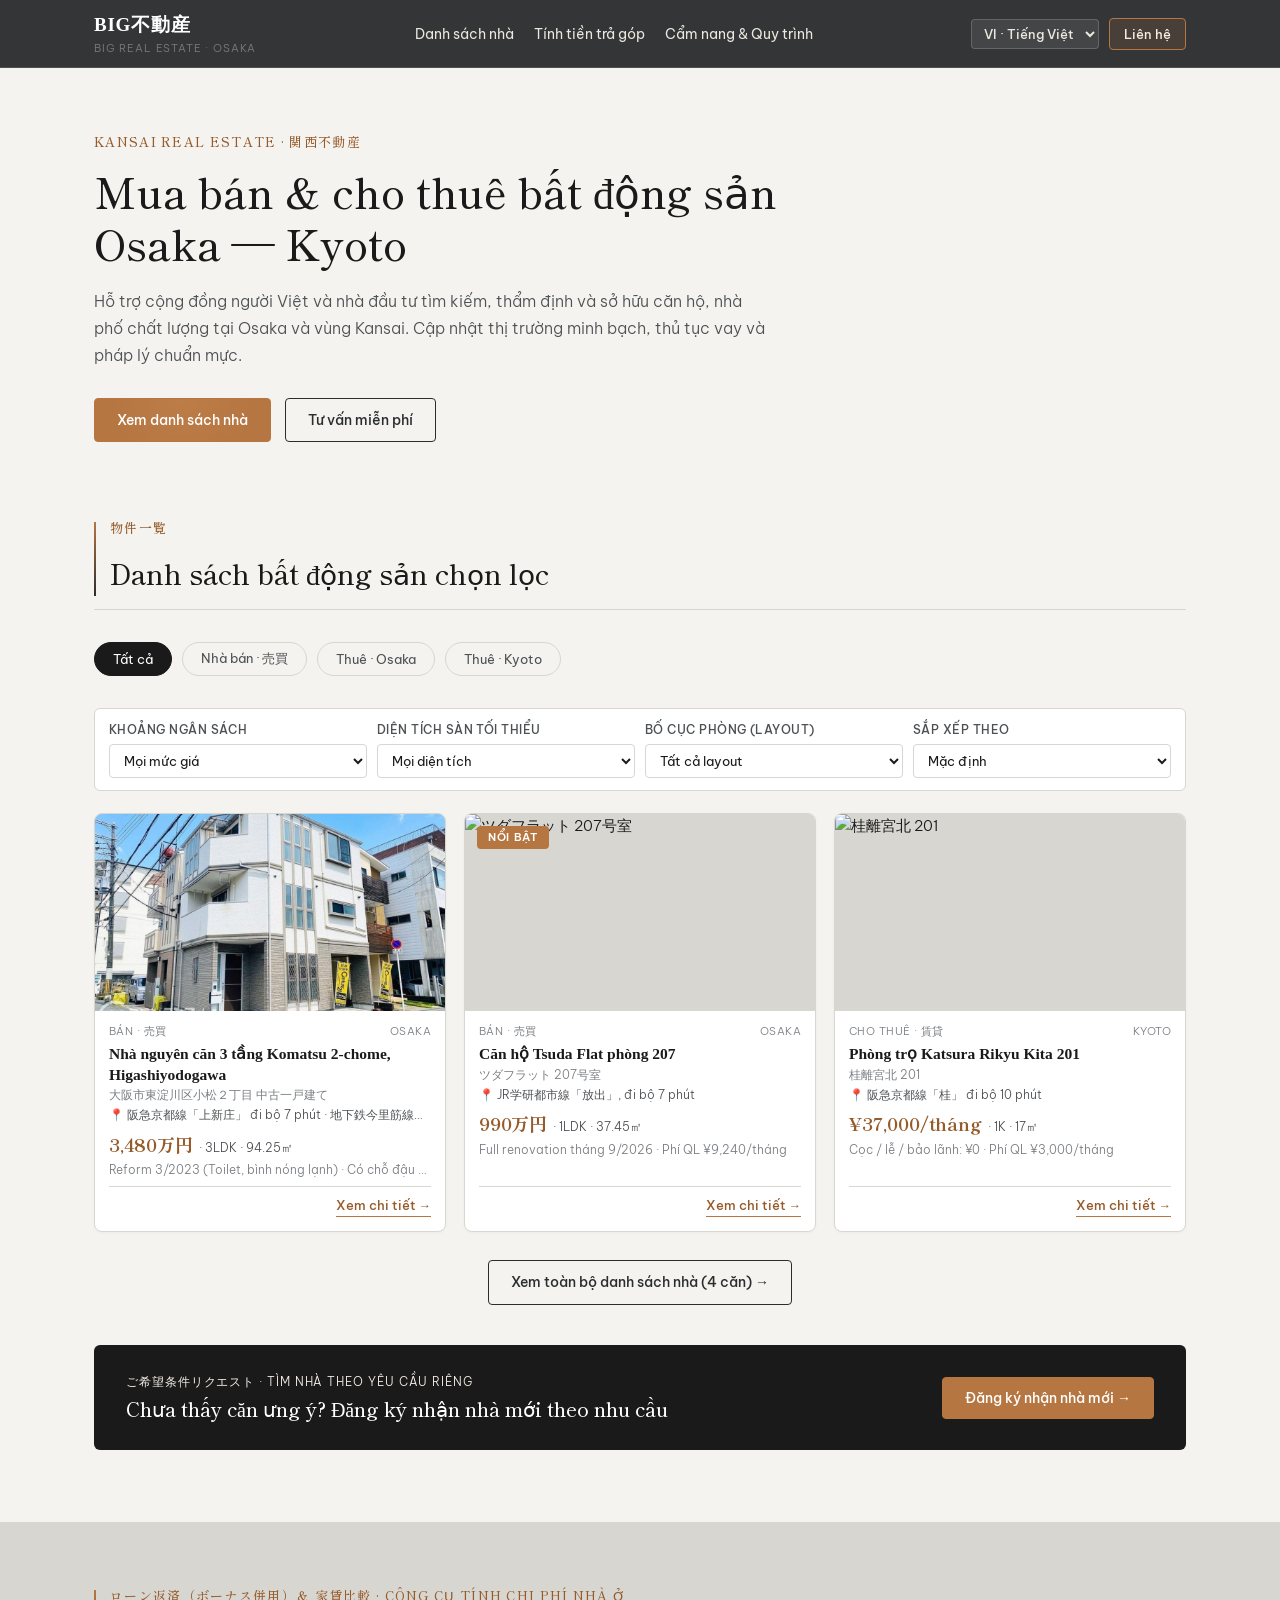
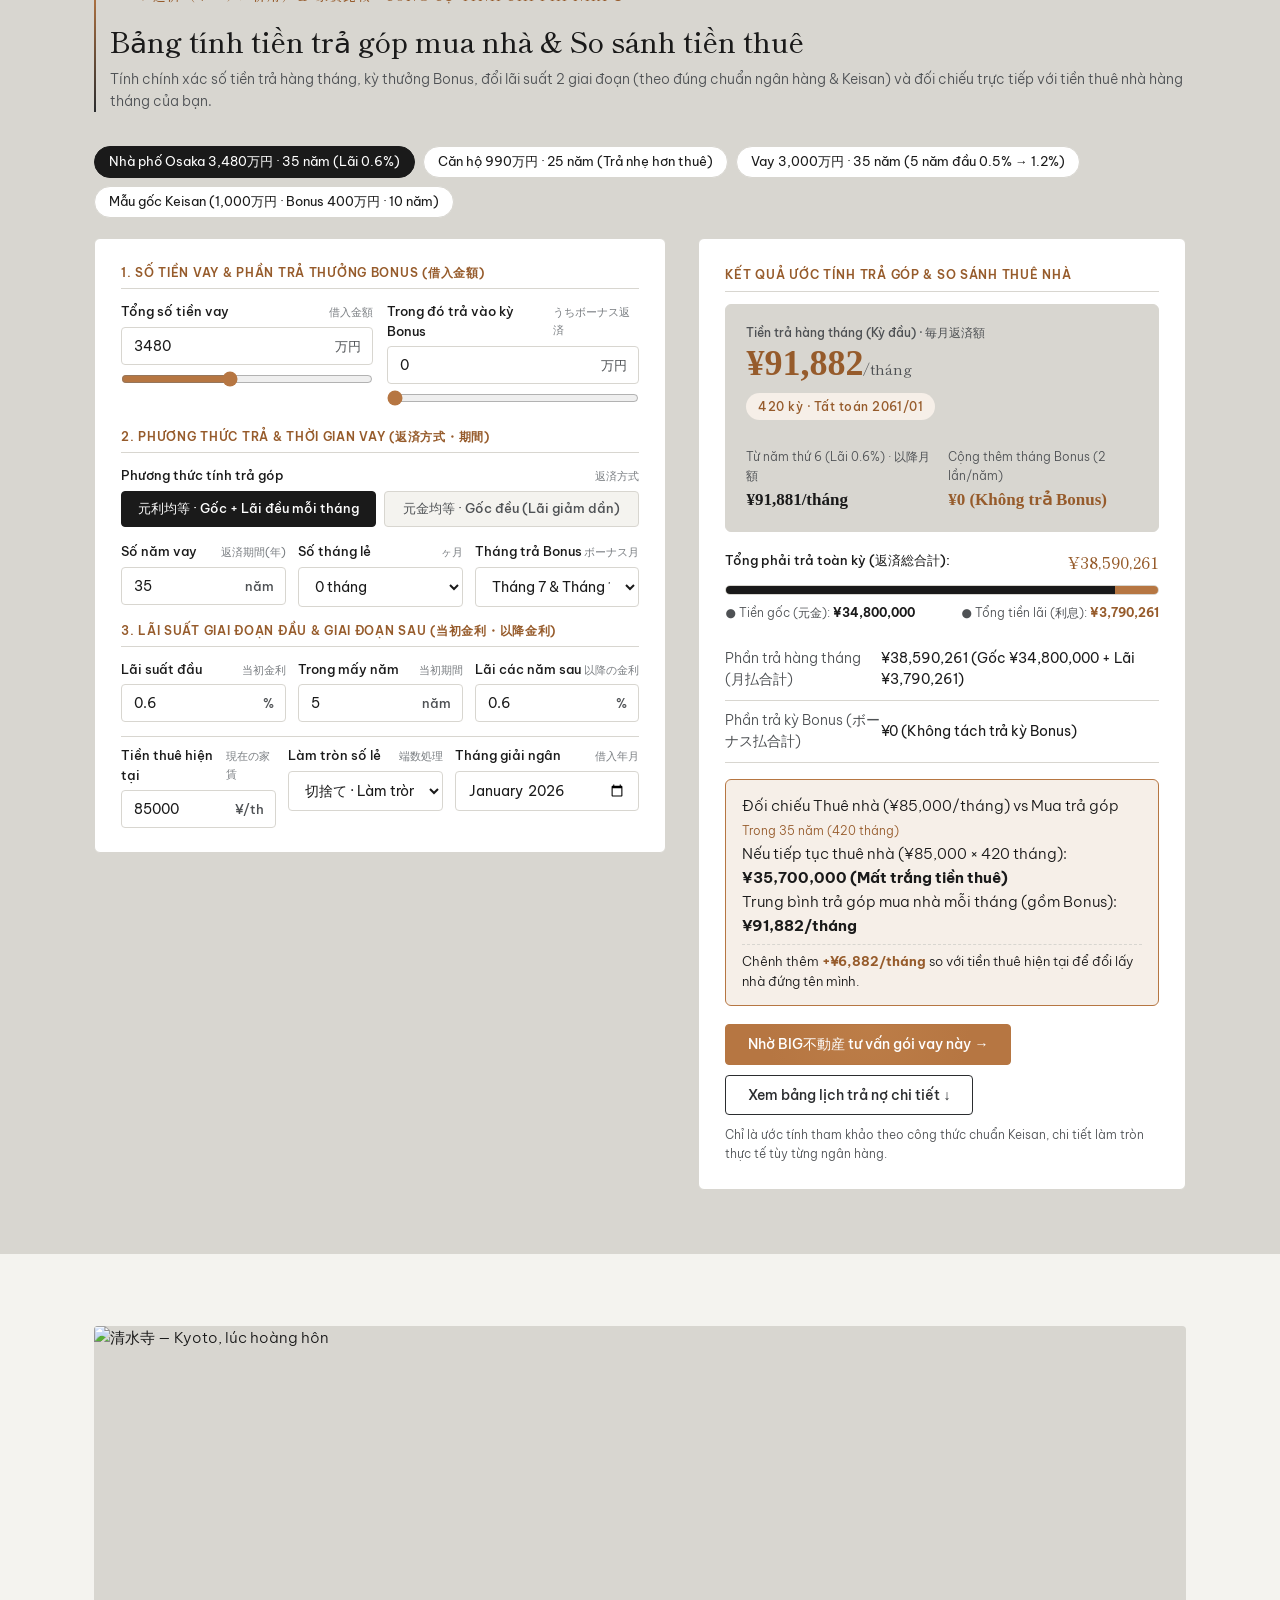
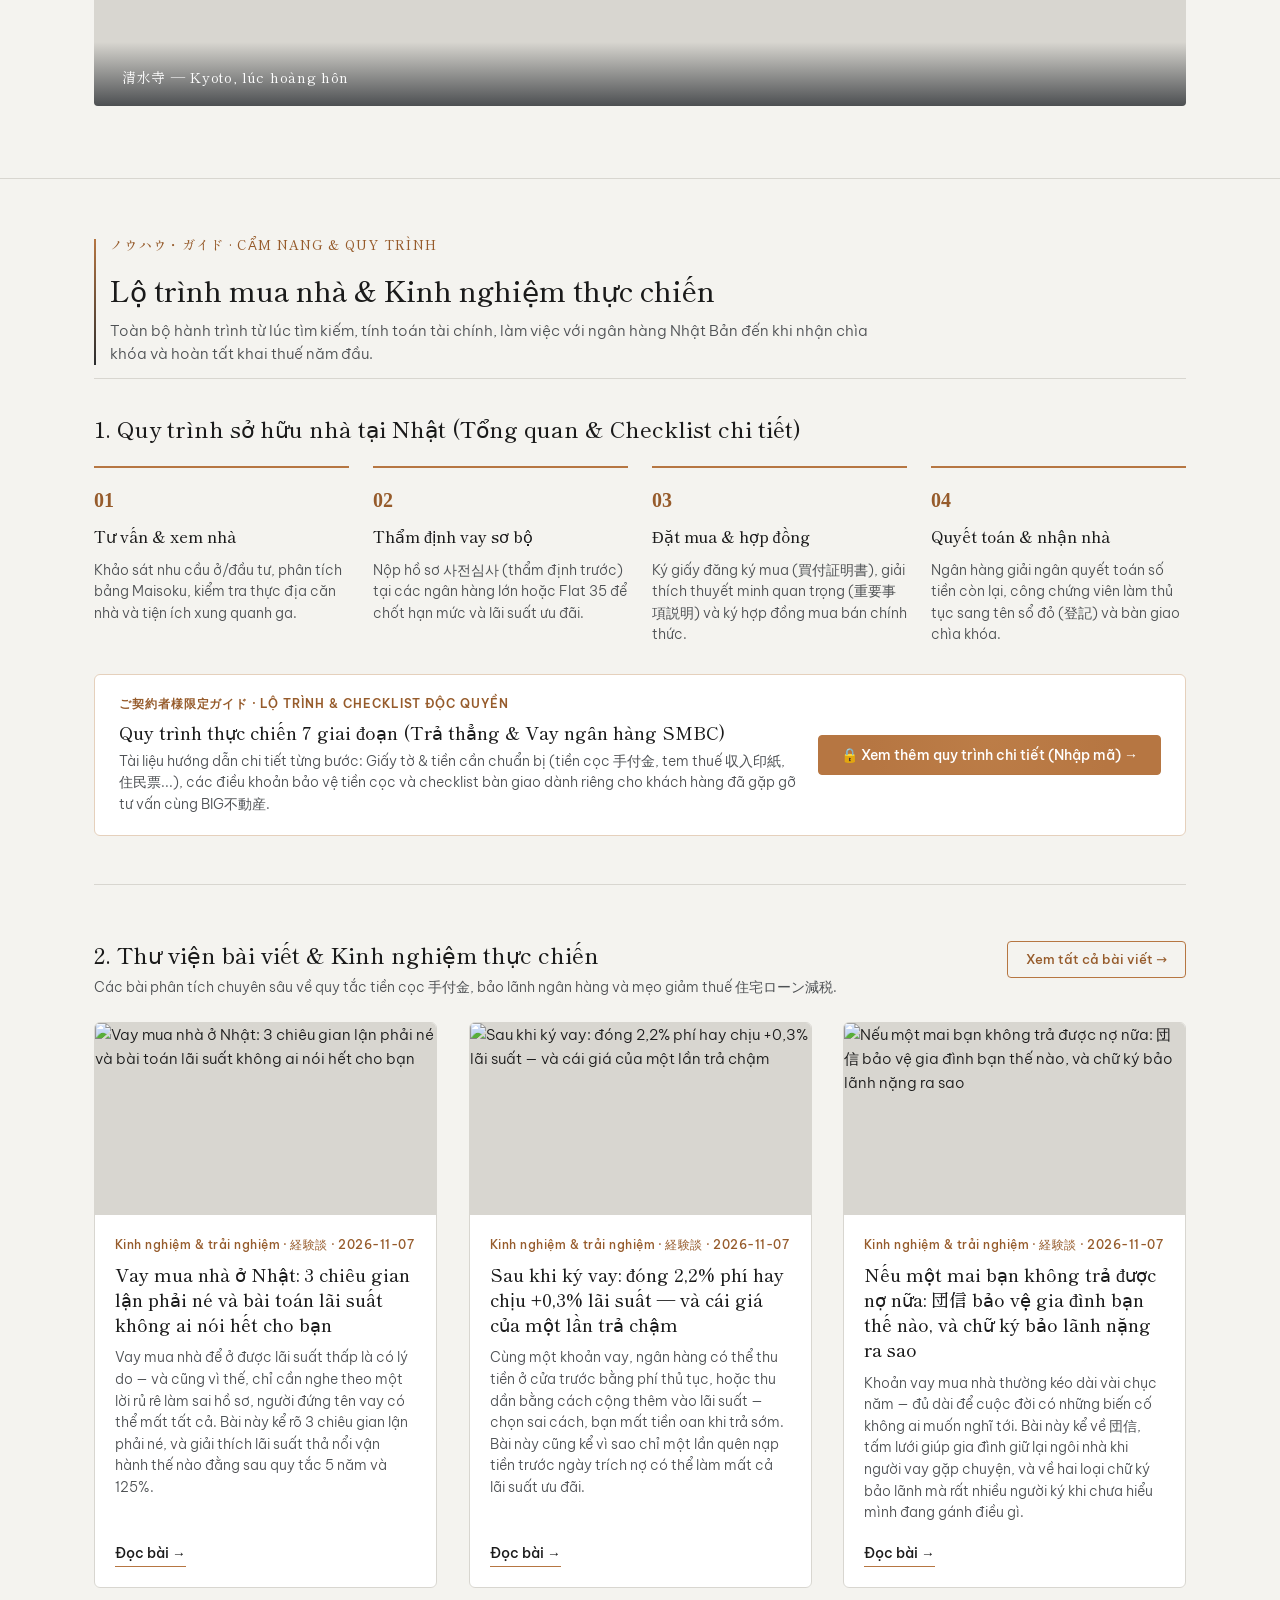
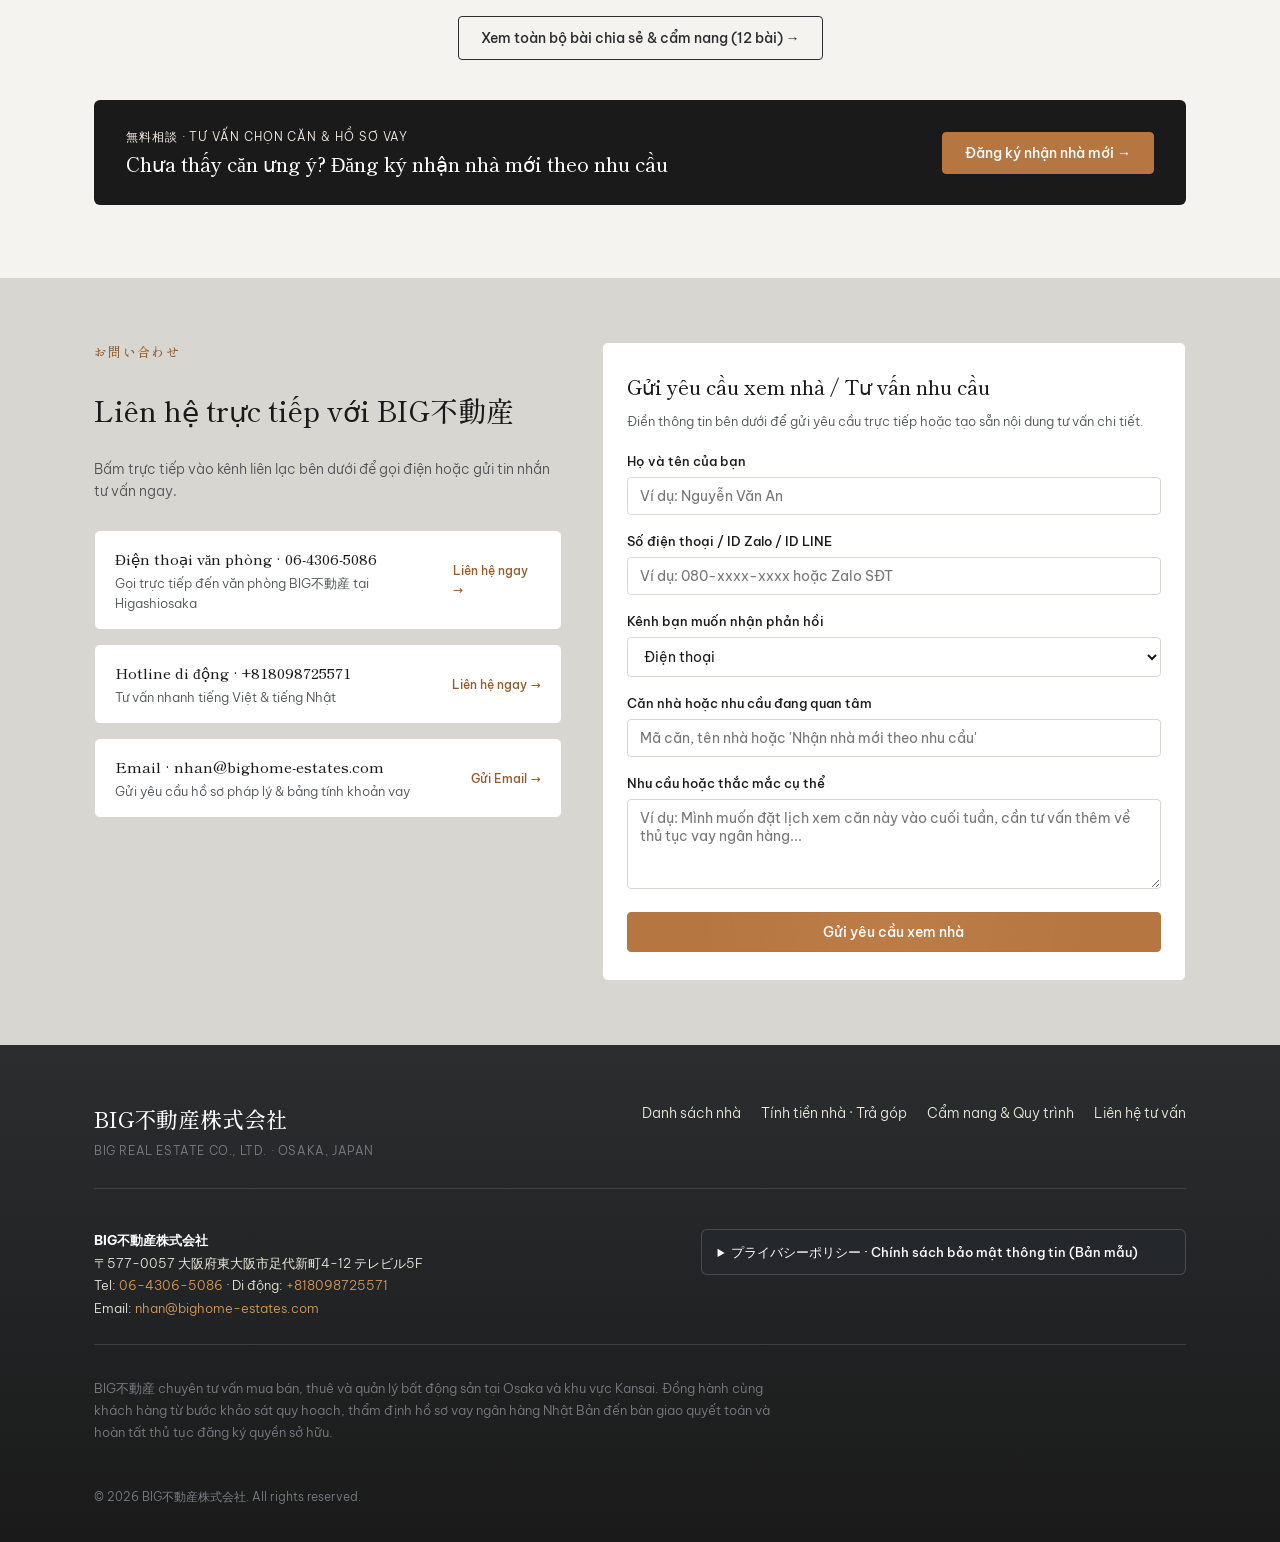
==== commit 27d5db09: "feat(ui-japandi-zen): apply 60-30-10 Five Elements palette and Japandi Zen Motion Design" ====
--- a/index.html
+++ b/index.html
@@ -18,7 +18,7 @@
   <meta name="twitter:description" content="Danh mục nhà phố, căn hộ chọn lọc tại Osaka &amp; vùng Kansai. Thông tin minh bạch, tính khoản vay trực tiếp và hỗ trợ pháp lý trọn gói.">
   <meta name="twitter:image" content="https://images.unsplash.com/photo-1493976040374-85c8e12f0c0e?w=1600&auto=format&fit=crop">
 
-  <link rel="stylesheet" href="styles.css?v=20261109c">
+  <link rel="stylesheet" href="styles.css?v=20261110z">
 </head>
 <body>
 
@@ -837,8 +837,8 @@
     <!-- Render động từ window.SITE trong app.js -->
   </div>
 
-  <script src="config.js?v=20261109c"></script>
-  <script src="i18n.js?v=20261109c"></script>
-  <script src="app.js?v=20261109c"></script>
+  <script src="config.js?v=20261110z"></script>
+  <script src="i18n.js?v=20261110z"></script>
+  <script src="app.js?v=20261110z"></script>
 </body>
 </html>
--- a/styles.css
+++ b/styles.css
@@ -5,22 +5,28 @@
 @import url('https://fonts.googleapis.com/css2?family=Be+Vietnam+Pro:wght@300;400;500;600&family=Shippori+Mincho+B1:wght@400;500;600;700&display=swap');
 
 :root {
-  /* Phong cách Modern Japandi & Kiến trúc Nhật Bản (Gỗ sồi ấm + Xám than kiến trúc + Nền gỗ mộc Wabi-sabi) */
-  --bg: #F4EFEB;          /* Nền màu gỗ mộc ngà ấm (Warm Hinoki / Sanded Timber) */
-  --bg-soft: #EAE3D9;     /* Xám cát bê tông gỗ sáng (Light Sand / Concrete) */
-  --card: #FCFAF7;        /* Trắng kem nền thẻ sạch sẽ */
-  --ink: #25292E;         /* Xám than chì đậm (Deep Slate Charcoal) — tiêu đề, chữ chính */
-  --muted: #596068;       /* Xám trung tính — chữ phụ */
-  --faint: #8A9098;       /* Chữ mờ, ghi chú nhỏ */
-  --line: #DED6CB;        /* Đường kẻ vữa mảnh tinh tế */
-  --accent: #383F47;      /* Xám than kiến trúc — khối đậm, nút phụ */
-  --accent-ink: #25292E;
-  --accent-soft: #EAE4DC;
-  --amber: #B87B41;       /* Nâu gỗ sồi mật ong (Warm Honey Oak) — điểm nhấn chính */
-  --amber-ink: #8F5724;   /* Nâu gỗ đậm cho chữ giá / nhãn trên nền sáng */
-  --amber-soft: #F6EDE2;  /* Nền gỗ sồi nhạt */
-  --amber-line: #E8D3BC;  /* Viền gỗ nhạt */
-  --cta: #A36427;         /* Nút chính — Nâu gỗ ấm tự nhiên */
+  /* Bảng màu UI/UX & Phong thủy Ngũ Hành (60% Kim - 30% Thủy - 10% Thổ) từ kiến trúc Japandi */
+  /* Hành Kim (60% - Nền chủ đạo: Trắng kem tường & Xám sáng bậc đá) */
+  --bg: #F4F3EF;          /* Trắng kem tường (Wall Cream White) — Thoáng đãng, tối giản */
+  --bg-soft: #D8D6D0;     /* Xám sáng bậc đá (Light Stone Gray) — Bề mặt phụ & đường kẻ */
+  --card: #FFFFFF;        /* Nền thẻ sáng sạch giúp ảnh BĐS hiển thị trung thực 100% */
+  --line: #D8D6D0;        /* Đường kẻ kiến trúc 1px màu xám đá (Architectural Grid Line) */
+
+  /* Hành Thủy (30% - Cấu trúc & Chữ: Xám than chì khung vòm bê tông & Đen nhám tay nắm cửa) */
+  --ink: #1A1A1A;         /* Sắc đen nhám tay nắm cửa (Matte Black) — Hệ thống chữ chính */
+  --accent: #2B2D2F;      /* Xám than chì đậm khung vòm bê tông (Charcoal Arch) — Menu & khối cấu trúc */
+  --accent-ink: #1A1A1A;
+  --accent-soft: #E6E4DF;
+  --muted: #4E5154;       /* Xám trung tính cho chữ mô tả */
+  --faint: #7A7E82;       /* Xám đá nhạt cho ghi chú phụ */
+
+  /* Hành Thổ (10% - Điểm nhấn ấm áp: Nâu gỗ Teak / Cam đất ấm & Ánh đèn vàng dịu) */
+  --amber: #B67642;       /* Nâu gỗ Teak / Warm Terracotta — Điểm nhấn chủ đạo */
+  --amber-glow: #C88A51;  /* Ánh đèn spotlight vàng dịu trên hiên nhà */
+  --amber-ink: #965B2B;   /* Nâu gỗ đậm cho nhãn giá & thông tin quan trọng trên nền sáng */
+  --amber-soft: #F6EFE8;  /* Nền ánh gỗ ấm dịu */
+  --amber-line: #E5D0BC;  /* Viền nâu gỗ nhạt */
+  --cta: #B67642;         /* Nút bấm chính (CTA) — Nâu gỗ Teak ấm áp */
   --cta-ink: #FFFFFF;
 }
 
@@ -36,10 +42,6 @@
 
 body {
   background-color: var(--bg);
-  background-image: 
-    radial-gradient(rgba(145, 110, 75, 0.035) 1px, transparent 0),
-    url("data:image/svg+xml,%3Csvg viewBox='0 0 200 200' xmlns='http://www.w3.org/2000/svg'%3E%3Cfilter id='noiseFilter'%3E%3CfeTurbulence type='fractalNoise' baseFrequency='0.85' numOctaves='3' stitchTiles='stitch'/%3E%3C/filter%3E%3Crect width='100%25' height='100%25' filter='url(%23noiseFilter)' opacity='0.038'/%3E%3C/svg%3E");
-  background-size: 24px 24px, 180px 180px;
   color: var(--ink);
   font-family: 'Be Vietnam Pro', system-ui, -apple-system, sans-serif;
   font-weight: 300;
@@ -72,10 +74,13 @@
   padding: 0 24px;
 }
 
-/* Buttons */
+/* Buttons — Kết hợp Micro-interactions mô phỏng ánh sáng đèn Spotlight (#C88A51) */
 .btn-primary {
+  position: relative;
+  overflow: hidden;
   display: inline-block;
   background-color: var(--cta);
+  background-image: radial-gradient(circle at 50% 0%, rgba(200, 138, 81, 0.35) 0%, transparent 70%);
   color: var(--cta-ink);
   font-family: 'Be Vietnam Pro', sans-serif;
   font-size: 14px;
@@ -84,10 +89,13 @@
   border-radius: 4px;
   border: 1px solid var(--cta);
   cursor: pointer;
-  transition: all 0.2s;
+  transition: background-color 0.35s cubic-bezier(0.22, 1, 0.36, 1), box-shadow 0.35s cubic-bezier(0.22, 1, 0.36, 1), transform 0.35s cubic-bezier(0.22, 1, 0.36, 1), border-color 0.35s ease;
 }
 .btn-primary:hover {
-  opacity: 0.92;
+  background-color: var(--amber-glow);
+  border-color: var(--amber-glow);
+  box-shadow: 0 6px 22px rgba(182, 118, 66, 0.38), 0 0 14px rgba(200, 138, 81, 0.45);
+  transform: translateY(-1px);
 }
 
 .btn-secondary {
@@ -101,13 +109,16 @@
   border-radius: 4px;
   border: 1px solid var(--accent);
   cursor: pointer;
-  transition: all 0.2s;
+  transition: all 0.3s cubic-bezier(0.22, 1, 0.36, 1);
 }
 .btn-secondary:hover {
-  background-color: var(--accent-soft);
+  background-color: var(--accent);
+  color: #F4F3EF;
+  box-shadow: 0 4px 14px rgba(43, 45, 47, 0.16);
 }
 
 .btn-outline-amber {
+  position: relative;
   display: inline-block;
   background: transparent;
   color: var(--amber-ink);
@@ -117,23 +128,25 @@
   border-radius: 4px;
   border: 1px solid var(--amber);
   cursor: pointer;
-  transition: all 0.2s;
+  transition: all 0.35s cubic-bezier(0.22, 1, 0.36, 1);
 }
 .btn-outline-amber:hover {
   background-color: var(--amber-soft);
+  border-color: var(--amber-glow);
+  box-shadow: 0 4px 18px rgba(200, 138, 81, 0.28);
 }
 
 /* ==========================================================================
-   1. HEADER (Xám than chì kiến trúc đồng điệu Footer)
+   1. HEADER (Hành Thủy #2B2D2F — Khung vòm bê tông vững chãi)
    ========================================================================== */
 header.site-header {
   position: sticky;
   top: 0;
   z-index: 100;
-  background-color: rgba(30, 34, 40, 0.96);
-  backdrop-filter: blur(10px);
-  -webkit-backdrop-filter: blur(10px);
-  border-bottom: 1px solid rgba(223, 218, 209, 0.12);
+  background-color: rgba(43, 45, 47, 0.96);
+  backdrop-filter: blur(12px);
+  -webkit-backdrop-filter: blur(12px);
+  border-bottom: 1px solid rgba(216, 214, 208, 0.16);
   padding: 10px 0;
   transition: background-color 0.2s, box-shadow 0.2s;
 }
@@ -910,11 +923,11 @@
 }
 
 /* ==========================================================================
-   9. FOOTER (Xám than kiến trúc & Gỗ sồi)
+   9. FOOTER (Hành Thủy #2B2D2F -> #1A1A1A — Khung vòm bê tông & Đen nhám)
    ========================================================================== */
 footer.site-footer {
-  background: linear-gradient(180deg, #323840 0%, #1A1D20 100%);
-  color: #ECE8DF;
+  background: linear-gradient(180deg, #2B2D2F 0%, #1A1A1A 100%);
+  color: #F4F3EF;
   padding: 56px 0 36px;
 }
 .footer-inner {
@@ -2432,3 +2445,197 @@
     padding: 0 !important;
   }
 }
+
+/* ==========================================================================
+   12. JAPANDI ZEN MOTION DESIGN (NHÁNH THỬ NGHIỆM: ui-japandi-zen)
+   - Zen Motion: Màn trập cửa gỗ mở ngang/dọc từ từ (Shutter Reveal)
+   - Architectural Grid Lines: Đường kẻ mảnh 1px xám đá (#D8D6D0) tự vẽ khi cuộn
+   - Spotlight Micro-interactions: Hiệu ứng tỏa sáng ấm (#C88A51) từ đỉnh thẻ/nút
+   ========================================================================== */
+
+/* 12.1. Chuyển động tĩnh tại (Zen Motion) & Màn trập mở ngang (Shutter Reveal) */
+.zen-fade-up {
+  opacity: 0;
+  transform: translateY(18px);
+  transition: opacity 0.85s cubic-bezier(0.22, 1, 0.36, 1), transform 0.85s cubic-bezier(0.22, 1, 0.36, 1);
+  will-change: opacity, transform;
+}
+.zen-fade-up.is-inview {
+  opacity: 1;
+  transform: translateY(0);
+}
+
+.zen-shutter {
+  position: relative;
+  overflow: hidden;
+}
+.zen-shutter::after {
+  content: "";
+  position: absolute;
+  inset: 0;
+  background: linear-gradient(90deg, #D8D6D0 0%, #F4F3EF 94%, #B67642 100%);
+  transform-origin: right center;
+  transform: scaleX(1);
+  transition: transform 0.95s cubic-bezier(0.22, 1, 0.36, 1);
+  z-index: 3;
+  pointer-events: none;
+}
+.zen-shutter.zen-shutter-vertical::after {
+  background: linear-gradient(180deg, #D8D6D0 0%, #F4F3EF 94%, #B67642 100%);
+  transform-origin: bottom center;
+  transform: scaleY(1);
+}
+.zen-shutter img {
+  transform: scale(1.07);
+  transition: transform 1.25s cubic-bezier(0.22, 1, 0.36, 1), filter 0.8s ease;
+}
+.zen-shutter.is-inview::after {
+  transform: scaleX(0);
+}
+.zen-shutter.zen-shutter-vertical.is-inview::after {
+  transform: scaleY(0);
+}
+.zen-shutter.is-inview img {
+  transform: scale(1);
+}
+.property-card:hover .zen-shutter.is-inview img {
+  transform: scale(1.03);
+}
+
+/* 12.2. Đường kẻ kiến trúc 1px (Architectural Grid Lines) tự động vẽ khi cuộn */
+.section-head {
+  position: relative;
+  padding-left: 16px;
+  padding-bottom: 14px;
+}
+/* Thanh lam dọc bên trái tiêu đề (vẽ từ trên xuống) */
+.section-head::before {
+  content: "";
+  position: absolute;
+  left: 0;
+  top: 4px;
+  bottom: 14px;
+  width: 2px;
+  background: linear-gradient(180deg, var(--amber) 0%, var(--accent) 100%);
+  transform-origin: top center;
+  transform: scaleY(0);
+  transition: transform 0.8s cubic-bezier(0.22, 1, 0.36, 1);
+}
+/* Đường kẻ kiến trúc 1px ngang dưới tiêu đề (vẽ từ trái sang phải) */
+.section-head::after {
+  content: "";
+  position: absolute;
+  left: 0;
+  right: 0;
+  bottom: 0;
+  height: 1px;
+  background-color: var(--line);
+  transform-origin: left center;
+  transform: scaleX(0);
+  transition: transform 1.05s cubic-bezier(0.22, 1, 0.36, 1) 0.12s;
+}
+.section-head.is-inview::before {
+  transform: scaleY(1);
+}
+.section-head.is-inview::after {
+  transform: scaleX(1);
+}
+
+/* Đường kẻ 1px chia khung thông tin bên trong thẻ BĐS */
+.property-card .card-price-row,
+.property-card .card-footer {
+  position: relative;
+}
+.property-card .card-footer {
+  border-top: none;
+}
+.property-card .card-footer::before {
+  content: "";
+  position: absolute;
+  top: 0;
+  left: 0;
+  right: 0;
+  height: 1px;
+  background-color: var(--line);
+  transform-origin: left center;
+  transform: scaleX(0);
+  transition: transform 0.85s cubic-bezier(0.22, 1, 0.36, 1) 0.2s;
+}
+.property-card.is-inview .card-footer::before {
+  transform: scaleX(1);
+}
+
+/* Đường kẻ chia khu vực tự vẽ */
+.arch-grid-line {
+  height: 1px;
+  background-color: var(--line);
+  transform-origin: left center;
+  transform: scaleX(0);
+  transition: transform 1.1s cubic-bezier(0.22, 1, 0.36, 1);
+}
+.arch-grid-line.is-inview {
+  transform: scaleX(1);
+}
+
+/* 12.3. Micro-interactions mô phỏng ánh đèn Spotlight trần hiên nhà (#B67642 / #C88A51) */
+.property-card,
+.article-card,
+.process-step,
+.channel-card {
+  position: relative;
+  overflow: hidden;
+  transition: transform 0.4s cubic-bezier(0.22, 1, 0.36, 1), box-shadow 0.4s cubic-bezier(0.22, 1, 0.36, 1), border-color 0.4s ease;
+}
+.property-card::before,
+.article-card::before,
+.process-step::before,
+.channel-card::before {
+  content: "";
+  position: absolute;
+  inset: 0;
+  background: radial-gradient(
+    circle at 50% 0%,
+    rgba(200, 138, 81, 0.18) 0%,
+    rgba(182, 118, 66, 0.06) 45%,
+    transparent 75%
+  );
+  opacity: 0;
+  transition: opacity 0.45s cubic-bezier(0.22, 1, 0.36, 1);
+  pointer-events: none;
+  z-index: 1;
+}
+.property-card:hover::before,
+.article-card:hover::before,
+.process-step:hover::before,
+.channel-card:hover::before {
+  opacity: 1;
+}
+.property-card:hover,
+.article-card:hover,
+.process-step:hover,
+.channel-card:hover {
+  border-color: var(--amber-glow);
+  box-shadow:
+    0 12px 28px rgba(26, 26, 26, 0.07),
+    0 -2px 18px rgba(200, 138, 81, 0.22);
+}
+
+.property-card .card-body,
+.article-card .article-body {
+  position: relative;
+  z-index: 2;
+}
+
+/* Tôn trọng cài đặt giảm chuyển động của hệ điều hành nếu có */
+@media (prefers-reduced-motion: reduce) {
+  .zen-fade-up,
+  .zen-shutter::after,
+  .zen-shutter img,
+  .section-head::before,
+  .section-head::after,
+  .property-card .card-footer::before {
+    transition: none !important;
+    transform: none !important;
+    opacity: 1 !important;
+  }
+}
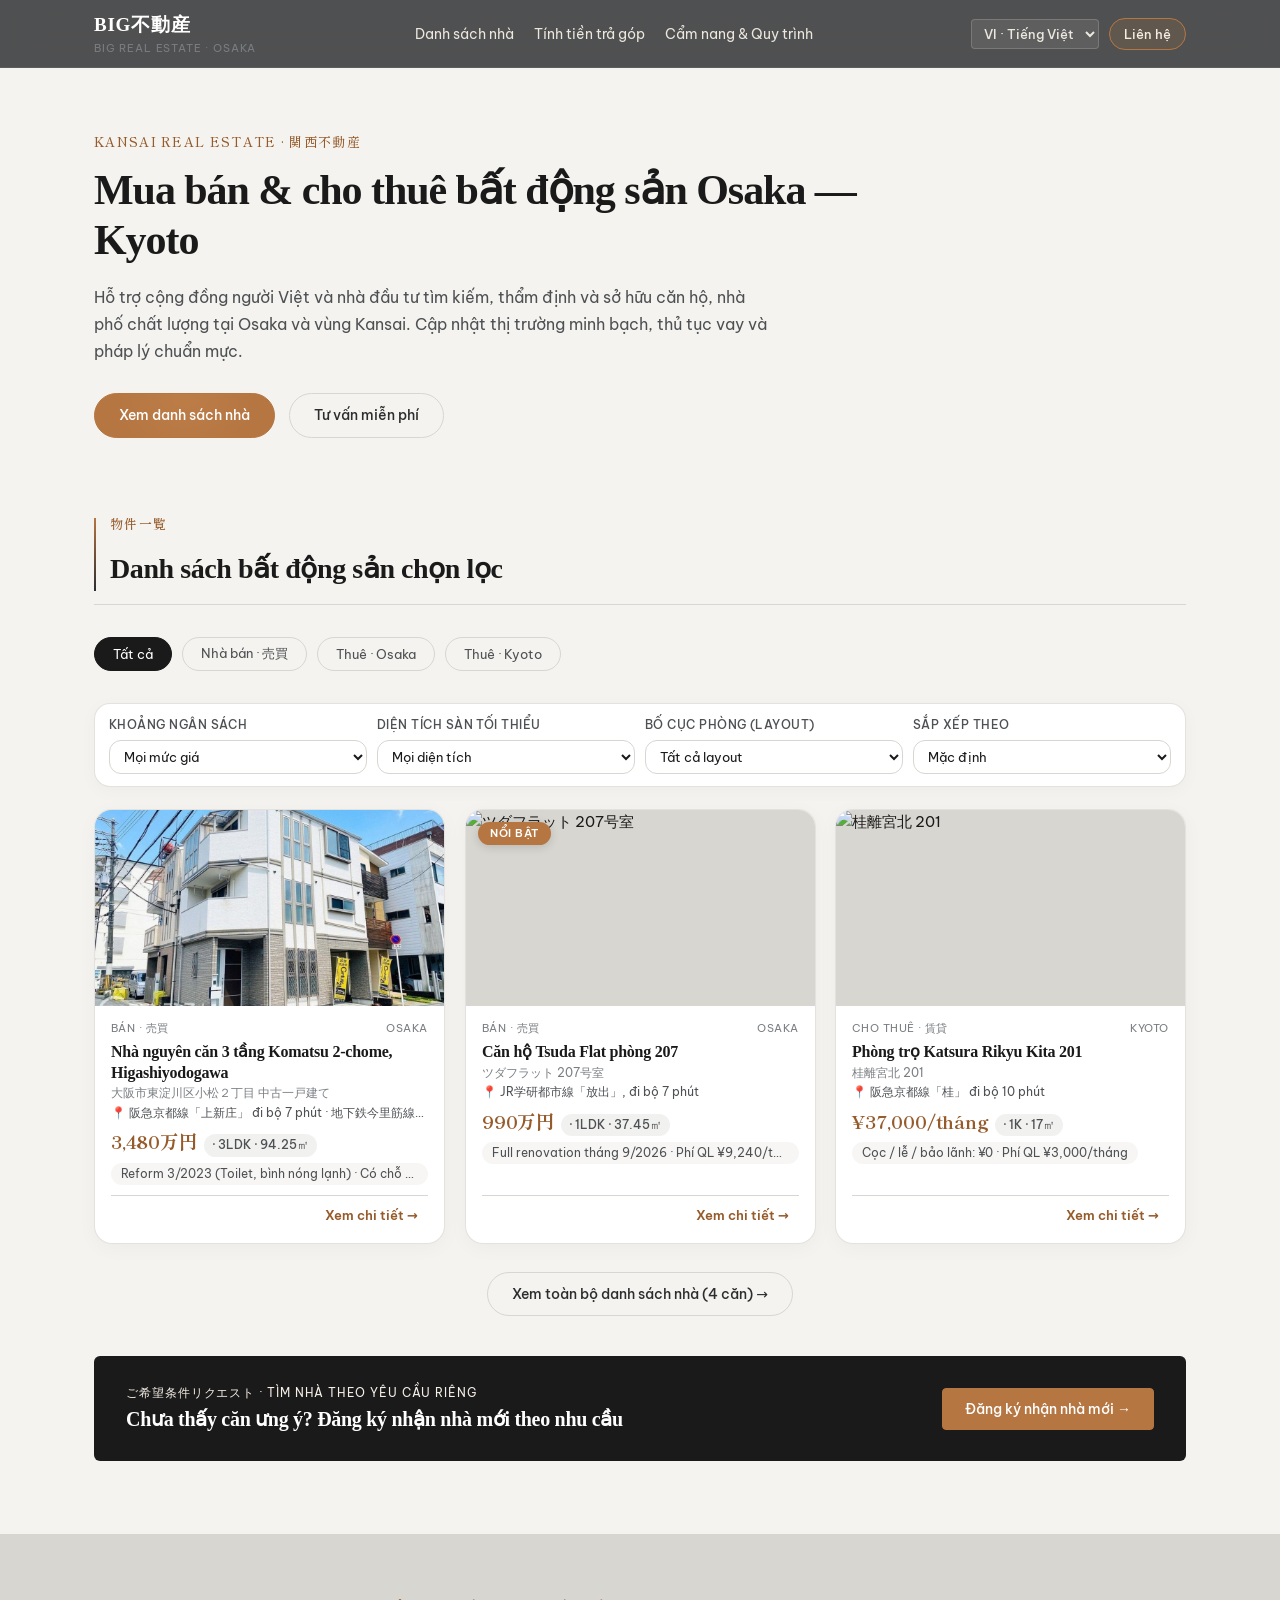
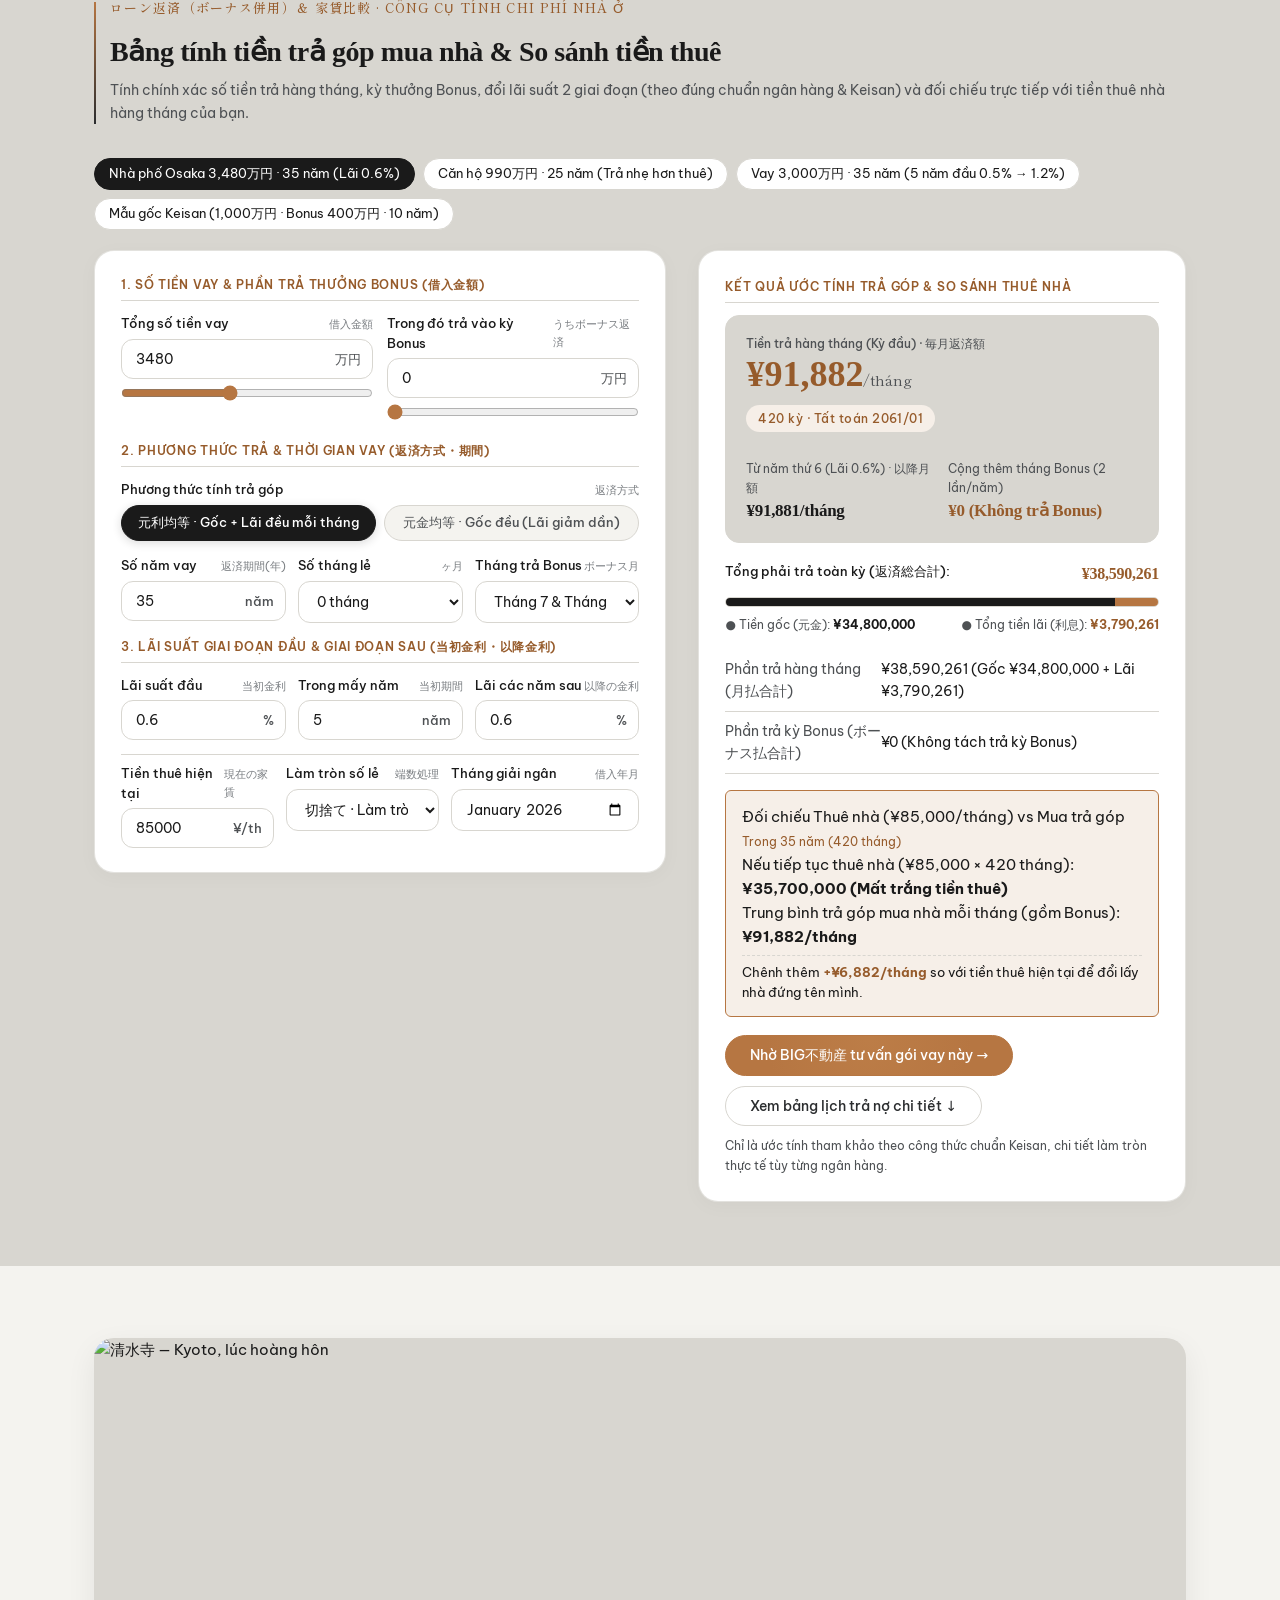
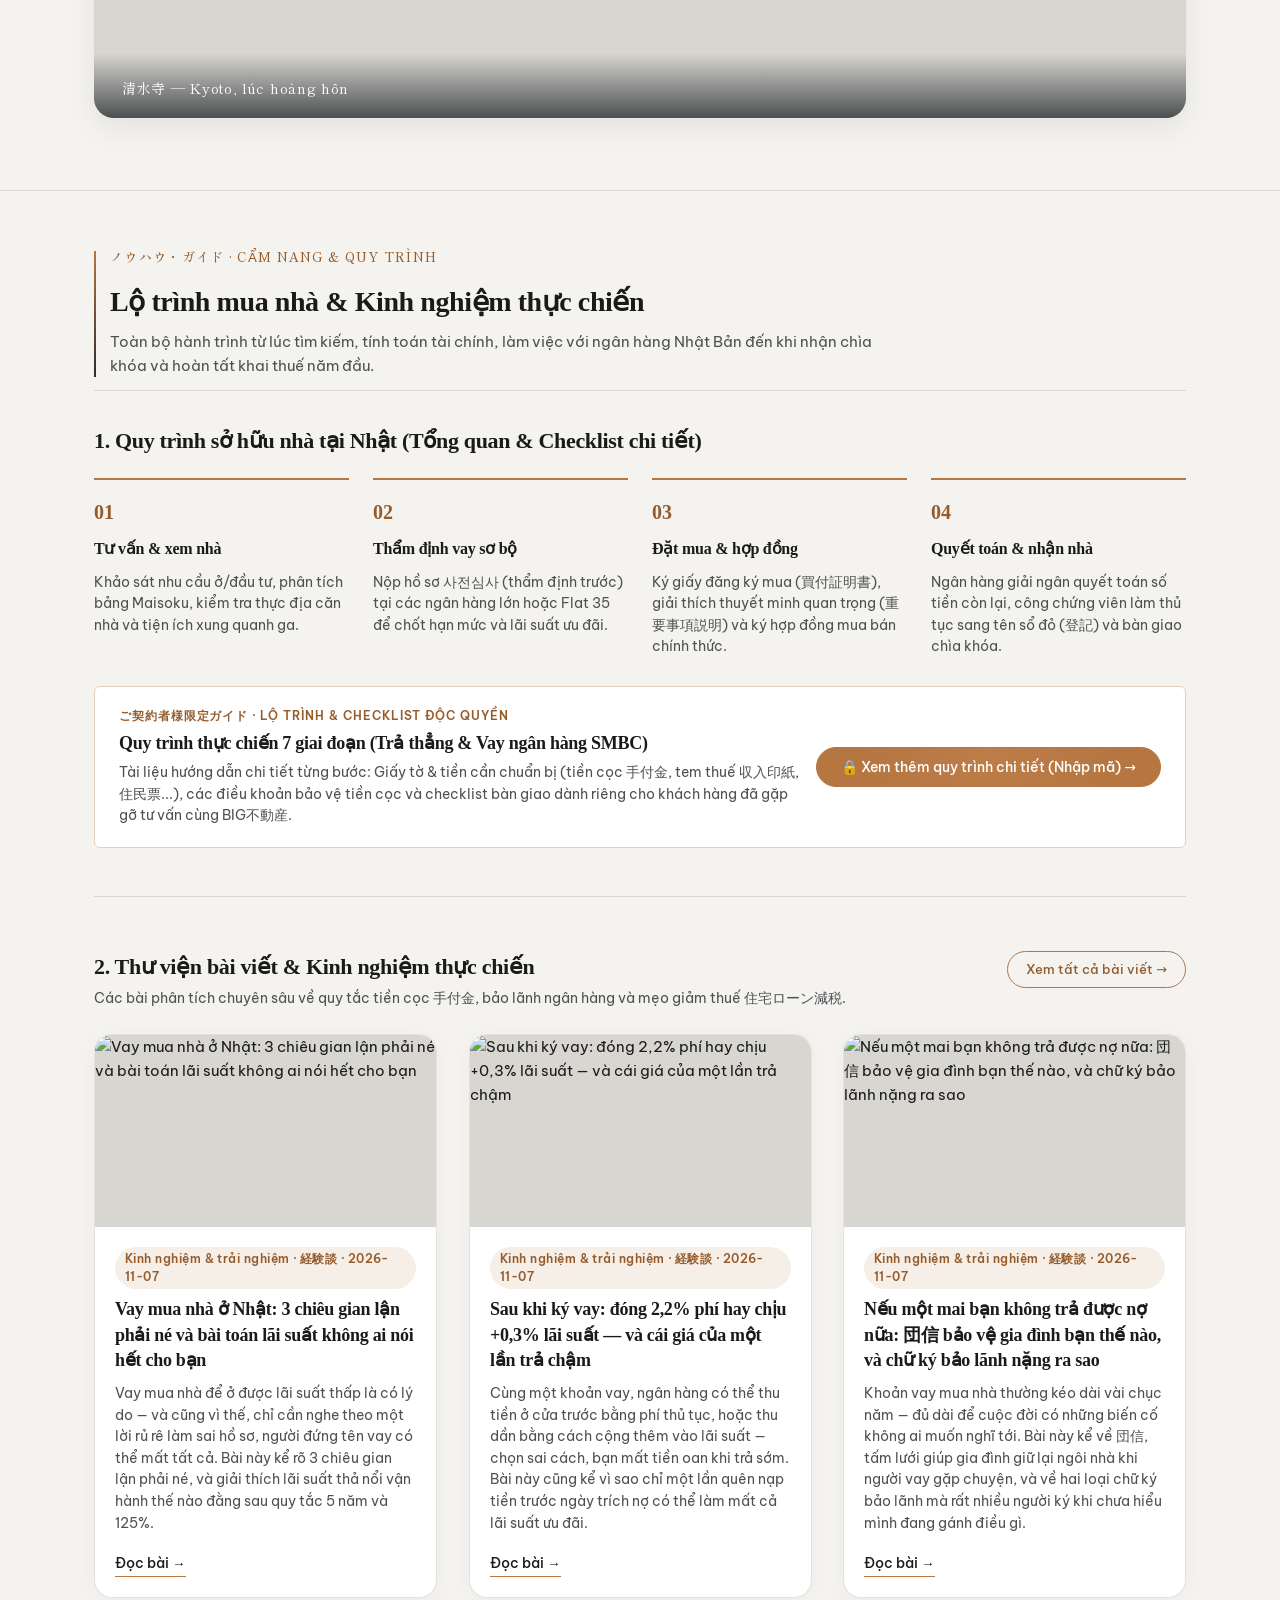
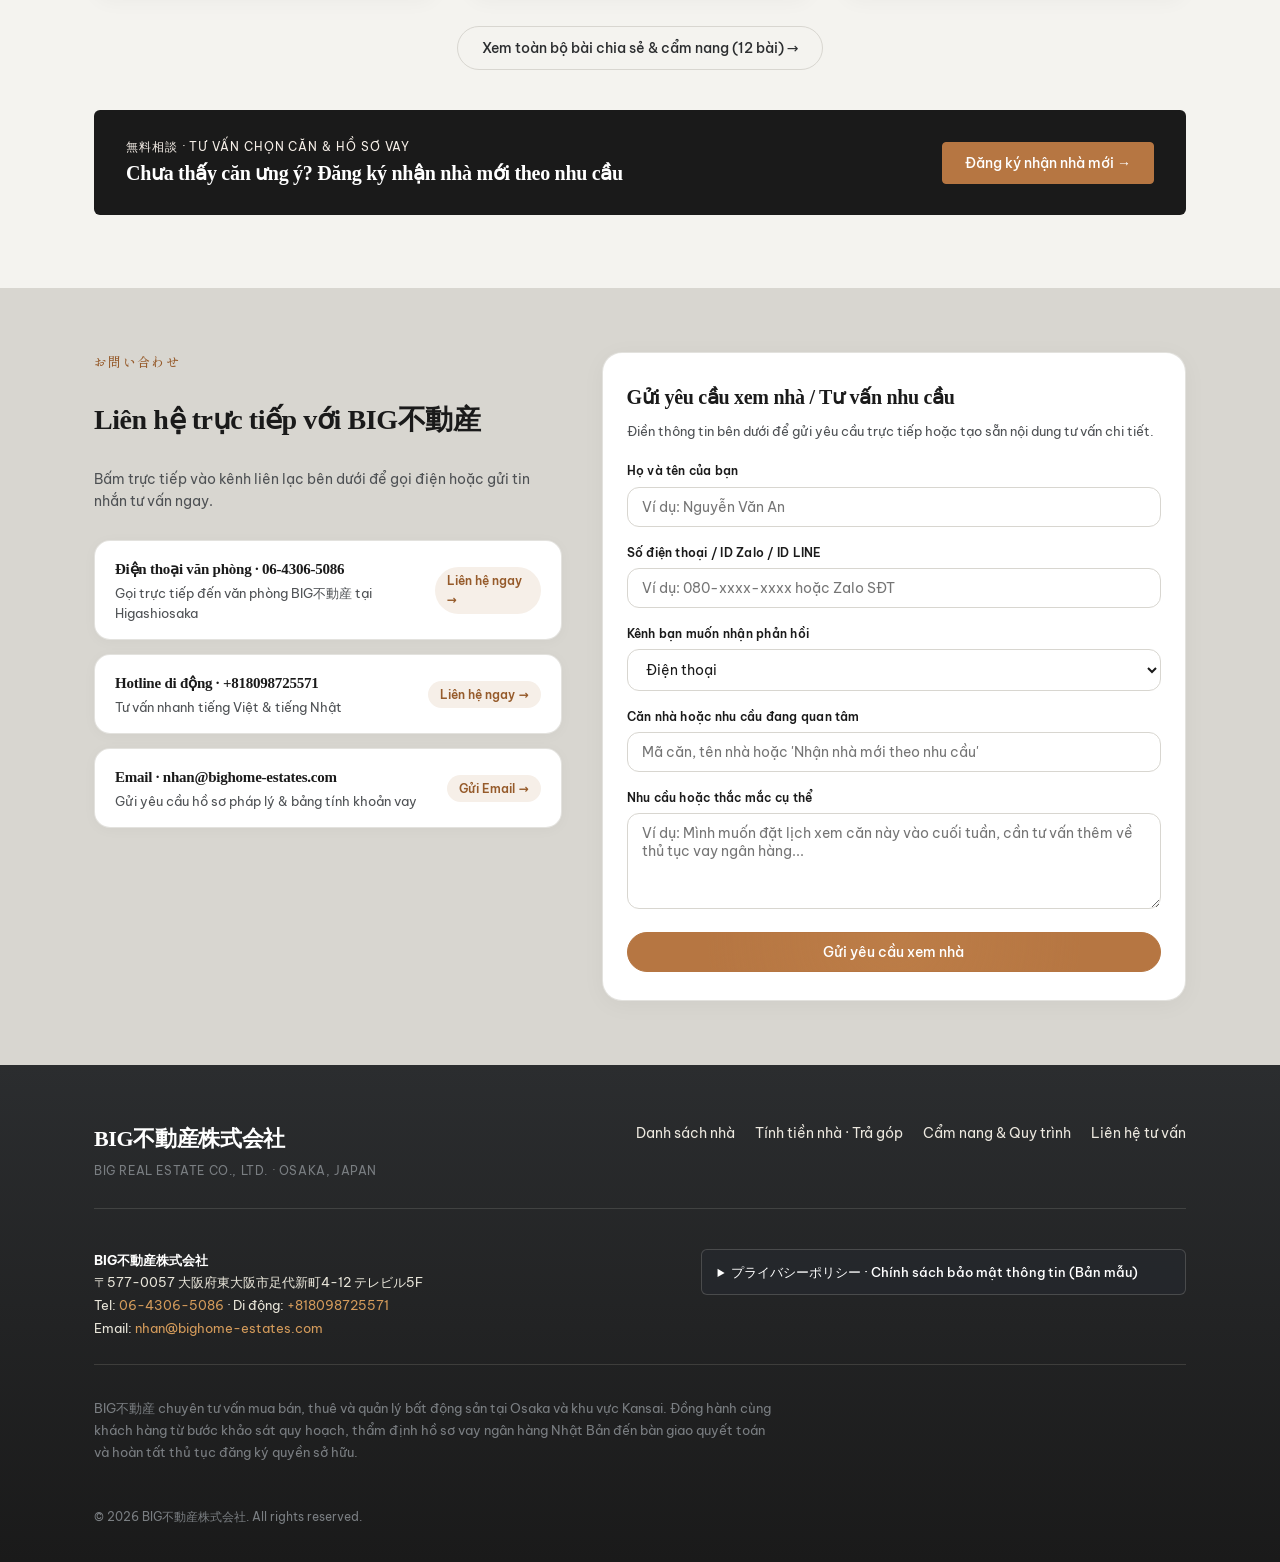
==== commit 12a4c19f: "feat(apple-ui): adopt Apple-style squircle corners, pill buttons, SF Pro typography, and liquid blur" ====
--- a/index.html
+++ b/index.html
@@ -18,7 +18,7 @@
   <meta name="twitter:description" content="Danh mục nhà phố, căn hộ chọn lọc tại Osaka &amp; vùng Kansai. Thông tin minh bạch, tính khoản vay trực tiếp và hỗ trợ pháp lý trọn gói.">
   <meta name="twitter:image" content="https://images.unsplash.com/photo-1493976040374-85c8e12f0c0e?w=1600&auto=format&fit=crop">
 
-  <link rel="stylesheet" href="styles.css?v=20261110z">
+  <link rel="stylesheet" href="styles.css?v=20261110apple">
 </head>
 <body>
 
--- a/styles.css
+++ b/styles.css
@@ -43,17 +43,20 @@
 body {
   background-color: var(--bg);
   color: var(--ink);
-  font-family: 'Be Vietnam Pro', system-ui, -apple-system, sans-serif;
-  font-weight: 300;
+  font-family: -apple-system, BlinkMacSystemFont, "SF Pro Display", "SF Pro Text", "Hiragino Sans", "Hiragino Kaku Gothic ProN", "Yu Gothic UI", "Be Vietnam Pro", system-ui, sans-serif;
+  font-weight: 400;
   line-height: 1.6;
   font-size: 15px;
   -webkit-font-smoothing: antialiased;
+  -moz-osx-font-smoothing: grayscale;
+  text-rendering: optimizeLegibility;
 }
 
 h1, h2, h3, h4, .serif {
-  font-family: 'Shippori Mincho B1', 'Noto Serif', serif;
-  font-weight: 500;
-  color: var(--ink);
+  font-family: 'Shippori Mincho B1', 'Noto Serif', -apple-system, BlinkMacSystemFont, "SF Pro Display", "Hiragino Mincho ProN", serif;
+  font-weight: 600;
+  color: var(--ink);
+  letter-spacing: -0.015em;
 }
 
 a {
@@ -74,81 +77,94 @@
   padding: 0 24px;
 }
 
-/* Buttons — Kết hợp Micro-interactions mô phỏng ánh sáng đèn Spotlight (#C88A51) */
+/* Buttons — Bo góc dạng con nhộng (Apple Pill) & Micro-interactions ánh sáng dịu */
 .btn-primary {
   position: relative;
   overflow: hidden;
-  display: inline-block;
+  display: inline-flex;
+  align-items: center;
+  justify-content: center;
+  gap: 6px;
   background-color: var(--cta);
   background-image: radial-gradient(circle at 50% 0%, rgba(200, 138, 81, 0.35) 0%, transparent 70%);
   color: var(--cta-ink);
-  font-family: 'Be Vietnam Pro', sans-serif;
+  font-family: inherit;
   font-size: 14px;
   font-weight: 500;
-  padding: 10px 22px;
-  border-radius: 4px;
+  padding: 10px 24px;
+  border-radius: 999px;
   border: 1px solid var(--cta);
   cursor: pointer;
-  transition: background-color 0.35s cubic-bezier(0.22, 1, 0.36, 1), box-shadow 0.35s cubic-bezier(0.22, 1, 0.36, 1), transform 0.35s cubic-bezier(0.22, 1, 0.36, 1), border-color 0.35s ease;
+  transition: all 0.35s cubic-bezier(0.16, 1, 0.3, 1);
 }
 .btn-primary:hover {
   background-color: var(--amber-glow);
   border-color: var(--amber-glow);
-  box-shadow: 0 6px 22px rgba(182, 118, 66, 0.38), 0 0 14px rgba(200, 138, 81, 0.45);
-  transform: translateY(-1px);
+  box-shadow: 0 8px 24px rgba(182, 118, 66, 0.35), 0 0 16px rgba(200, 138, 81, 0.4);
+  transform: translateY(-1.5px);
 }
 
 .btn-secondary {
-  display: inline-block;
+  display: inline-flex;
+  align-items: center;
+  justify-content: center;
+  gap: 6px;
   background: transparent;
   color: var(--accent);
-  font-family: 'Be Vietnam Pro', sans-serif;
+  font-family: inherit;
   font-size: 14px;
   font-weight: 500;
-  padding: 10px 22px;
-  border-radius: 4px;
-  border: 1px solid var(--accent);
+  padding: 10px 24px;
+  border-radius: 999px;
+  border: 1px solid var(--line);
   cursor: pointer;
-  transition: all 0.3s cubic-bezier(0.22, 1, 0.36, 1);
+  transition: all 0.3s cubic-bezier(0.16, 1, 0.3, 1);
 }
 .btn-secondary:hover {
   background-color: var(--accent);
+  border-color: var(--accent);
   color: #F4F3EF;
-  box-shadow: 0 4px 14px rgba(43, 45, 47, 0.16);
+  box-shadow: 0 6px 18px rgba(43, 45, 47, 0.18);
+  transform: translateY(-1.5px);
 }
 
 .btn-outline-amber {
   position: relative;
-  display: inline-block;
+  display: inline-flex;
+  align-items: center;
+  justify-content: center;
+  gap: 6px;
   background: transparent;
   color: var(--amber-ink);
+  font-family: inherit;
   font-size: 13px;
   font-weight: 500;
-  padding: 8px 18px;
-  border-radius: 4px;
+  padding: 7px 18px;
+  border-radius: 999px;
   border: 1px solid var(--amber);
   cursor: pointer;
-  transition: all 0.35s cubic-bezier(0.22, 1, 0.36, 1);
+  transition: all 0.3s cubic-bezier(0.16, 1, 0.3, 1);
 }
 .btn-outline-amber:hover {
   background-color: var(--amber-soft);
   border-color: var(--amber-glow);
-  box-shadow: 0 4px 18px rgba(200, 138, 81, 0.28);
+  box-shadow: 0 4px 16px rgba(200, 138, 81, 0.25);
+  transform: translateY(-1px);
 }
 
 /* ==========================================================================
-   1. HEADER (Hành Thủy #2B2D2F — Khung vòm bê tông vững chãi)
+   1. HEADER (Hành Thủy #2B2D2F — Kính mờ Liquid Glassmorphism kiểu Apple)
    ========================================================================== */
 header.site-header {
   position: sticky;
   top: 0;
   z-index: 100;
-  background-color: rgba(43, 45, 47, 0.96);
-  backdrop-filter: blur(12px);
-  -webkit-backdrop-filter: blur(12px);
-  border-bottom: 1px solid rgba(216, 214, 208, 0.16);
+  background-color: rgba(43, 45, 47, 0.82);
+  backdrop-filter: blur(20px) saturate(180%);
+  -webkit-backdrop-filter: blur(20px) saturate(180%);
+  border-bottom: 1px solid rgba(255, 255, 255, 0.08);
   padding: 10px 0;
-  transition: background-color 0.2s, box-shadow 0.2s;
+  transition: background-color 0.3s, box-shadow 0.3s;
 }
 .header-inner {
   display: flex;
@@ -247,10 +263,12 @@
 }
 .hero-title {
   font-size: clamp(28px, 4.5vw, 42px);
-  line-height: 1.25;
+  line-height: 1.2;
+  letter-spacing: -0.025em;
   margin-bottom: 18px;
   color: var(--ink);
   max-width: 820px;
+  font-weight: 600;
 }
 .hero-desc {
   font-size: 16px;
@@ -270,16 +288,18 @@
   background-color: var(--card);
   color: var(--ink);
   border: 1px solid var(--line);
-  border-radius: 4px;
-  padding: 5px 10px;
-  font-family: 'Be Vietnam Pro', sans-serif;
+  border-radius: 999px;
+  padding: 5px 12px;
+  font-family: inherit;
   font-size: 12.5px;
   font-weight: 500;
   cursor: pointer;
   outline: none;
+  transition: all 0.2s;
 }
 .lang-select:focus {
-  border-color: var(--accent);
+  border-color: var(--amber);
+  box-shadow: 0 0 0 3px rgba(182, 118, 66, 0.15);
 }
 .hero-metrics {
   display: flex;
@@ -316,7 +336,8 @@
   width: 100%;
   height: 380px;
   overflow: hidden;
-  border-radius: 4px;
+  border-radius: 20px;
+  box-shadow: 0 10px 30px rgba(0, 0, 0, 0.07);
   background-color: var(--bg-soft);
 }
 .banner-frame img {
@@ -498,22 +519,22 @@
 .property-grid {
   display: grid;
   grid-template-columns: repeat(auto-fill, minmax(280px, 1fr));
-  gap: 18px;
+  gap: 20px;
 }
 .property-card {
   background-color: var(--card);
-  border-radius: 8px;
+  border-radius: 18px;
   overflow: hidden;
-  border: 1px solid var(--line);
+  border: 1px solid rgba(216, 214, 208, 0.7);
   display: flex;
   flex-direction: column;
-  box-shadow: 0 1px 3px rgba(0, 0, 0, 0.04);
-  transition: transform 0.2s cubic-bezier(0.16, 1, 0.3, 1), box-shadow 0.2s cubic-bezier(0.16, 1, 0.3, 1), border-color 0.2s;
+  box-shadow: 0 4px 20px rgba(0, 0, 0, 0.035);
+  transition: transform 0.35s cubic-bezier(0.16, 1, 0.3, 1), box-shadow 0.35s cubic-bezier(0.16, 1, 0.3, 1), border-color 0.3s ease;
 }
 .property-card:hover {
-  transform: translateY(-3px);
-  border-color: rgba(184, 123, 65, 0.4);
-  box-shadow: 0 8px 24px rgba(0, 0, 0, 0.08);
+  transform: translateY(-4px);
+  border-color: var(--amber-glow);
+  box-shadow: 0 16px 36px rgba(0, 0, 0, 0.08), 0 0 20px rgba(200, 138, 81, 0.16);
 }
 .card-image-wrap {
   position: relative;
@@ -526,13 +547,13 @@
   width: 100%;
   height: 100%;
   object-fit: cover;
-  transition: transform 0.35s ease;
+  transition: transform 0.4s cubic-bezier(0.16, 1, 0.3, 1);
 }
 .property-card:hover .card-image-wrap img {
-  transform: scale(1.03);
+  transform: scale(1.035);
 }
 .card-body {
-  padding: 12px 14px 14px;
+  padding: 14px 16px 16px;
   display: flex;
   flex-direction: column;
   flex-grow: 1;
@@ -548,11 +569,12 @@
   margin-bottom: 4px;
 }
 .card-name {
-  font-size: 15.5px;
-  font-weight: 600;
-  line-height: 1.32;
+  font-size: 16px;
+  font-weight: 600;
+  line-height: 1.3;
   margin-bottom: 3px;
   color: var(--ink);
+  letter-spacing: -0.015em;
   display: -webkit-box;
   -webkit-line-clamp: 2;
   -webkit-box-orient: vertical;
@@ -589,23 +611,32 @@
   align-items: baseline;
   flex-wrap: wrap;
   gap: 6px;
-  margin-bottom: 4px;
+  margin-bottom: 6px;
 }
 .card-price {
-  font-size: 18px;
+  font-size: 18.5px;
   color: var(--amber-ink);
   font-family: 'Shippori Mincho B1', serif;
   font-weight: 700;
   letter-spacing: -0.01em;
 }
 .card-layout-tag {
-  font-size: 12px;
-  color: var(--muted);
+  font-size: 11.5px;
+  font-weight: 500;
+  color: var(--muted);
+  background: rgba(216, 214, 208, 0.35);
+  padding: 2px 8px;
+  border-radius: 999px;
 }
 .card-spec-inline {
   font-size: 11.5px;
-  color: var(--faint);
-  margin-bottom: 8px;
+  color: var(--muted);
+  background: rgba(216, 214, 208, 0.22);
+  padding: 3px 10px;
+  border-radius: 999px;
+  width: fit-content;
+  max-width: 100%;
+  margin-bottom: 10px;
   line-height: 1.4;
   white-space: nowrap;
   overflow: hidden;
@@ -622,22 +653,22 @@
 .card-btn-detail {
   background: transparent;
   border: none;
-  font-family: 'Be Vietnam Pro', sans-serif;
+  font-family: inherit;
   color: var(--amber-ink);
-  font-size: 12.5px;
-  font-weight: 500;
+  font-size: 13px;
+  font-weight: 600;
   cursor: pointer;
-  padding: 3px 0;
-  border-bottom: 1.5px solid var(--amber);
+  padding: 4px 10px;
+  border-radius: 999px;
   display: inline-flex;
   align-items: center;
   gap: 4px;
-  transition: all 0.2s;
+  transition: all 0.25s cubic-bezier(0.16, 1, 0.3, 1);
 }
 .card-btn-detail:hover {
-  color: var(--amber);
-  border-bottom-color: var(--amber-ink);
-  transform: translateX(2px);
+  background-color: var(--amber-soft);
+  color: var(--amber-glow);
+  transform: translateX(3px);
 }
 
 .empty-message {
@@ -686,11 +717,18 @@
 }
 .article-card {
   background-color: var(--card);
-  border: 1px solid var(--line);
-  border-radius: 6px;
+  border: 1px solid rgba(216, 214, 208, 0.7);
+  border-radius: 18px;
   overflow: hidden;
   display: flex;
   flex-direction: column;
+  box-shadow: 0 4px 20px rgba(0, 0, 0, 0.035);
+  transition: transform 0.35s cubic-bezier(0.16, 1, 0.3, 1), box-shadow 0.35s cubic-bezier(0.16, 1, 0.3, 1), border-color 0.3s ease;
+}
+.article-card:hover {
+  transform: translateY(-4px);
+  border-color: var(--amber-glow);
+  box-shadow: 0 16px 36px rgba(0, 0, 0, 0.08);
 }
 .article-img-wrap {
   width: 100%;
@@ -710,10 +748,14 @@
   flex-grow: 1;
 }
 .article-cat {
-  font-size: 12px;
+  font-size: 11.5px;
   color: var(--amber-ink);
-  font-weight: 500;
+  font-weight: 600;
   letter-spacing: 0.04em;
+  background-color: var(--amber-soft);
+  padding: 3px 10px;
+  border-radius: 999px;
+  width: fit-content;
   margin-bottom: 8px;
 }
 .article-title {
@@ -822,20 +864,24 @@
 }
 .channel-card {
   background-color: var(--card);
-  border: 1px solid var(--line);
+  border: 1px solid rgba(216, 214, 208, 0.7);
   padding: 16px 20px;
-  border-radius: 6px;
+  border-radius: 16px;
   display: flex;
   align-items: center;
   justify-content: space-between;
-  transition: border-color 0.2s;
+  box-shadow: 0 2px 14px rgba(0, 0, 0, 0.03);
+  transition: all 0.3s cubic-bezier(0.16, 1, 0.3, 1);
 }
 .channel-card:hover {
-  border-color: var(--accent);
+  border-color: var(--amber);
+  transform: translateY(-2px);
+  box-shadow: 0 8px 24px rgba(0, 0, 0, 0.06);
 }
 .channel-info h4 {
   font-size: 15px;
   margin-bottom: 2px;
+  font-weight: 600;
 }
 .channel-info p {
   font-size: 12.5px;
@@ -844,18 +890,23 @@
 .channel-badge {
   font-size: 12px;
   color: var(--amber-ink);
-  font-weight: 500;
+  font-weight: 600;
+  background: var(--amber-soft);
+  padding: 4px 12px;
+  border-radius: 999px;
 }
 
 .contact-form-card {
   background-color: var(--card);
-  border: 1px solid var(--line);
-  border-radius: 6px;
+  border: 1px solid rgba(216, 214, 208, 0.7);
+  border-radius: 20px;
   padding: 28px 24px;
+  box-shadow: 0 4px 24px rgba(0, 0, 0, 0.04);
 }
 .form-title {
   font-size: 20px;
   margin-bottom: 8px;
+  font-weight: 600;
 }
 .form-sub {
   font-size: 13px;
@@ -867,28 +918,30 @@
 }
 .form-group label {
   display: block;
-  font-size: 12.5px;
-  font-weight: 500;
+  font-size: 12px;
+  font-weight: 600;
   color: var(--ink);
   margin-bottom: 6px;
+  letter-spacing: 0.02em;
 }
 .form-control {
   width: 100%;
-  padding: 9px 12px;
+  padding: 10px 14px;
   background-color: #FFFFFF;
   border: 1px solid var(--line);
-  border-radius: 4px;
-  font-family: 'Be Vietnam Pro', sans-serif;
+  border-radius: 12px;
+  font-family: inherit;
   font-size: 14px;
   color: var(--ink);
   outline: none;
-  transition: border-color 0.2s;
+  transition: all 0.25s cubic-bezier(0.16, 1, 0.3, 1);
 }
 .form-control:focus {
-  border-color: var(--accent);
+  border-color: var(--amber);
+  box-shadow: 0 0 0 3px rgba(182, 118, 66, 0.16);
 }
 textarea.form-control {
-  min-height: 90px;
+  min-height: 96px;
   resize: vertical;
 }
 
@@ -896,10 +949,10 @@
 .ready-message-box {
   display: none;
   margin-top: 20px;
-  padding: 16px;
+  padding: 18px;
   background-color: var(--amber-soft);
   border: 1.5px dashed var(--amber);
-  border-radius: 4px;
+  border-radius: 14px;
 }
 .ready-message-box.active {
   display: block;
@@ -987,8 +1040,9 @@
 .dialog-overlay {
   position: fixed;
   inset: 0;
-  background-color: rgba(24, 27, 30, 0.72);
-  backdrop-filter: blur(4px);
+  background-color: rgba(24, 27, 30, 0.65);
+  backdrop-filter: blur(16px);
+  -webkit-backdrop-filter: blur(16px);
   display: none;
   align-items: center;
   justify-content: center;
@@ -1000,13 +1054,13 @@
 }
 .dialog-box {
   background-color: var(--card);
-  border-radius: 10px;
+  border-radius: 22px;
   width: 100%;
   max-width: 640px;
   max-height: 90vh;
   overflow-y: auto;
-  border: 1px solid var(--line);
-  box-shadow: 0 10px 30px rgba(0, 0, 0, 0.15);
+  border: 1px solid rgba(216, 214, 208, 0.7);
+  box-shadow: 0 24px 60px rgba(0, 0, 0, 0.22);
 }
 .dialog-image {
   width: 100%;
@@ -1026,6 +1080,7 @@
 .dialog-title {
   font-size: 24px;
   margin-bottom: 6px;
+  font-weight: 600;
 }
 .dialog-address {
   font-size: 14px;
@@ -1036,7 +1091,7 @@
   font-size: 28px;
   color: var(--amber-ink);
   font-family: 'Shippori Mincho B1', serif;
-  font-weight: 600;
+  font-weight: 700;
   margin-bottom: 20px;
 }
 .dialog-actions {
@@ -1059,13 +1114,16 @@
   top: 12px;
   left: 12px;
   z-index: 4;
-  padding: 4px 11px;
-  border-radius: 4px;
-  font-size: 11px;
-  font-weight: 600;
-  letter-spacing: 0.06em;
+  padding: 4px 12px;
+  border-radius: 999px;
+  font-size: 10.5px;
+  font-weight: 600;
+  letter-spacing: 0.05em;
   text-transform: uppercase;
   line-height: 1.4;
+  backdrop-filter: blur(12px);
+  -webkit-backdrop-filter: blur(12px);
+  box-shadow: 0 2px 10px rgba(0, 0, 0, 0.15);
 }
 .card-badge-sold {
   background-color: var(--accent);
@@ -1086,10 +1144,11 @@
   grid-template-columns: repeat(4, 1fr);
   gap: 10px;
   background-color: var(--card);
-  border: 1px solid var(--line);
-  border-radius: 6px;
+  border: 1px solid rgba(216, 214, 208, 0.7);
+  border-radius: 16px;
   padding: 12px 14px;
   margin-bottom: 22px;
+  box-shadow: 0 4px 18px rgba(0, 0, 0, 0.03);
 }
 .filter-field {
   display: flex;
@@ -1198,9 +1257,10 @@
 
 .keisan-card {
   background-color: var(--card);
-  border: 1px solid var(--line);
-  border-radius: 6px;
+  border: 1px solid rgba(216, 214, 208, 0.7);
+  border-radius: 20px;
   padding: 24px 26px;
+  box-shadow: 0 4px 20px rgba(0, 0, 0, 0.03);
 }
 
 .keisan-section-label {
@@ -1272,35 +1332,37 @@
   gap: 8px;
 }
 .keisan-method-btn {
-  padding: 8px 10px;
-  border-radius: 4px;
+  padding: 8px 12px;
+  border-radius: 999px;
   border: 1px solid var(--line);
   background-color: var(--bg);
   color: var(--muted);
-  font-family: 'Be Vietnam Pro', sans-serif;
+  font-family: inherit;
   font-size: 12.5px;
   font-weight: 500;
   cursor: pointer;
   text-align: center;
-  transition: all 0.2s;
+  transition: all 0.25s cubic-bezier(0.16, 1, 0.3, 1);
 }
 .keisan-method-btn.active {
   background-color: var(--ink);
   color: var(--cta-ink);
   border-color: var(--ink);
+  box-shadow: 0 2px 10px rgba(26, 26, 26, 0.16);
 }
 
 /* Hộp kết quả bên phải */
 .keisan-result-card {
   background-color: var(--card);
-  border: 1px solid var(--line);
-  border-radius: 6px;
+  border: 1px solid rgba(216, 214, 208, 0.7);
+  border-radius: 20px;
   padding: 26px;
+  box-shadow: 0 4px 20px rgba(0, 0, 0, 0.03);
 }
 .keisan-hero-numbers {
   background-color: var(--bg-soft);
   border: 1px solid var(--line);
-  border-radius: 6px;
+  border-radius: 14px;
   padding: 18px 20px;
   margin-bottom: 18px;
 }
@@ -1600,8 +1662,11 @@
     left: 0;
     right: 0;
     z-index: 950;
-    background-color: var(--card);
-    border-top: 1px solid var(--line);
+    background-color: rgba(255, 255, 255, 0.88);
+    backdrop-filter: blur(20px) saturate(180%);
+    -webkit-backdrop-filter: blur(20px) saturate(180%);
+    border-top: 1px solid rgba(216, 214, 208, 0.65);
+    box-shadow: 0 -4px 24px rgba(0, 0, 0, 0.06);
     padding: 10px 14px;
     display: flex;
     gap: 10px;
@@ -1614,8 +1679,8 @@
   .mobile-sticky-btn {
     flex: 1;
     text-align: center;
-    padding: 10px 12px;
-    border-radius: 4px;
+    padding: 11px 16px;
+    border-radius: 999px;
     font-size: 13.5px;
     font-weight: 500;
   }
@@ -1633,6 +1698,7 @@
   }
   .mid-cta-band {
     padding: 22px 20px;
+    border-radius: 16px;
   }
 }
 
@@ -1685,15 +1751,16 @@
     justify-self: end;
   }
   .site-header .lang-select {
-    padding: 3px 6px;
+    padding: 3px 8px;
     font-size: 11px;
     height: 28px;
-    border-radius: 4px;
+    border-radius: 999px;
   }
   .site-header .btn-outline-amber {
-    padding: 3px 10px;
+    padding: 3px 12px;
     font-size: 11.5px;
     height: 28px;
+    border-radius: 999px;
     display: inline-flex;
     align-items: center;
   }
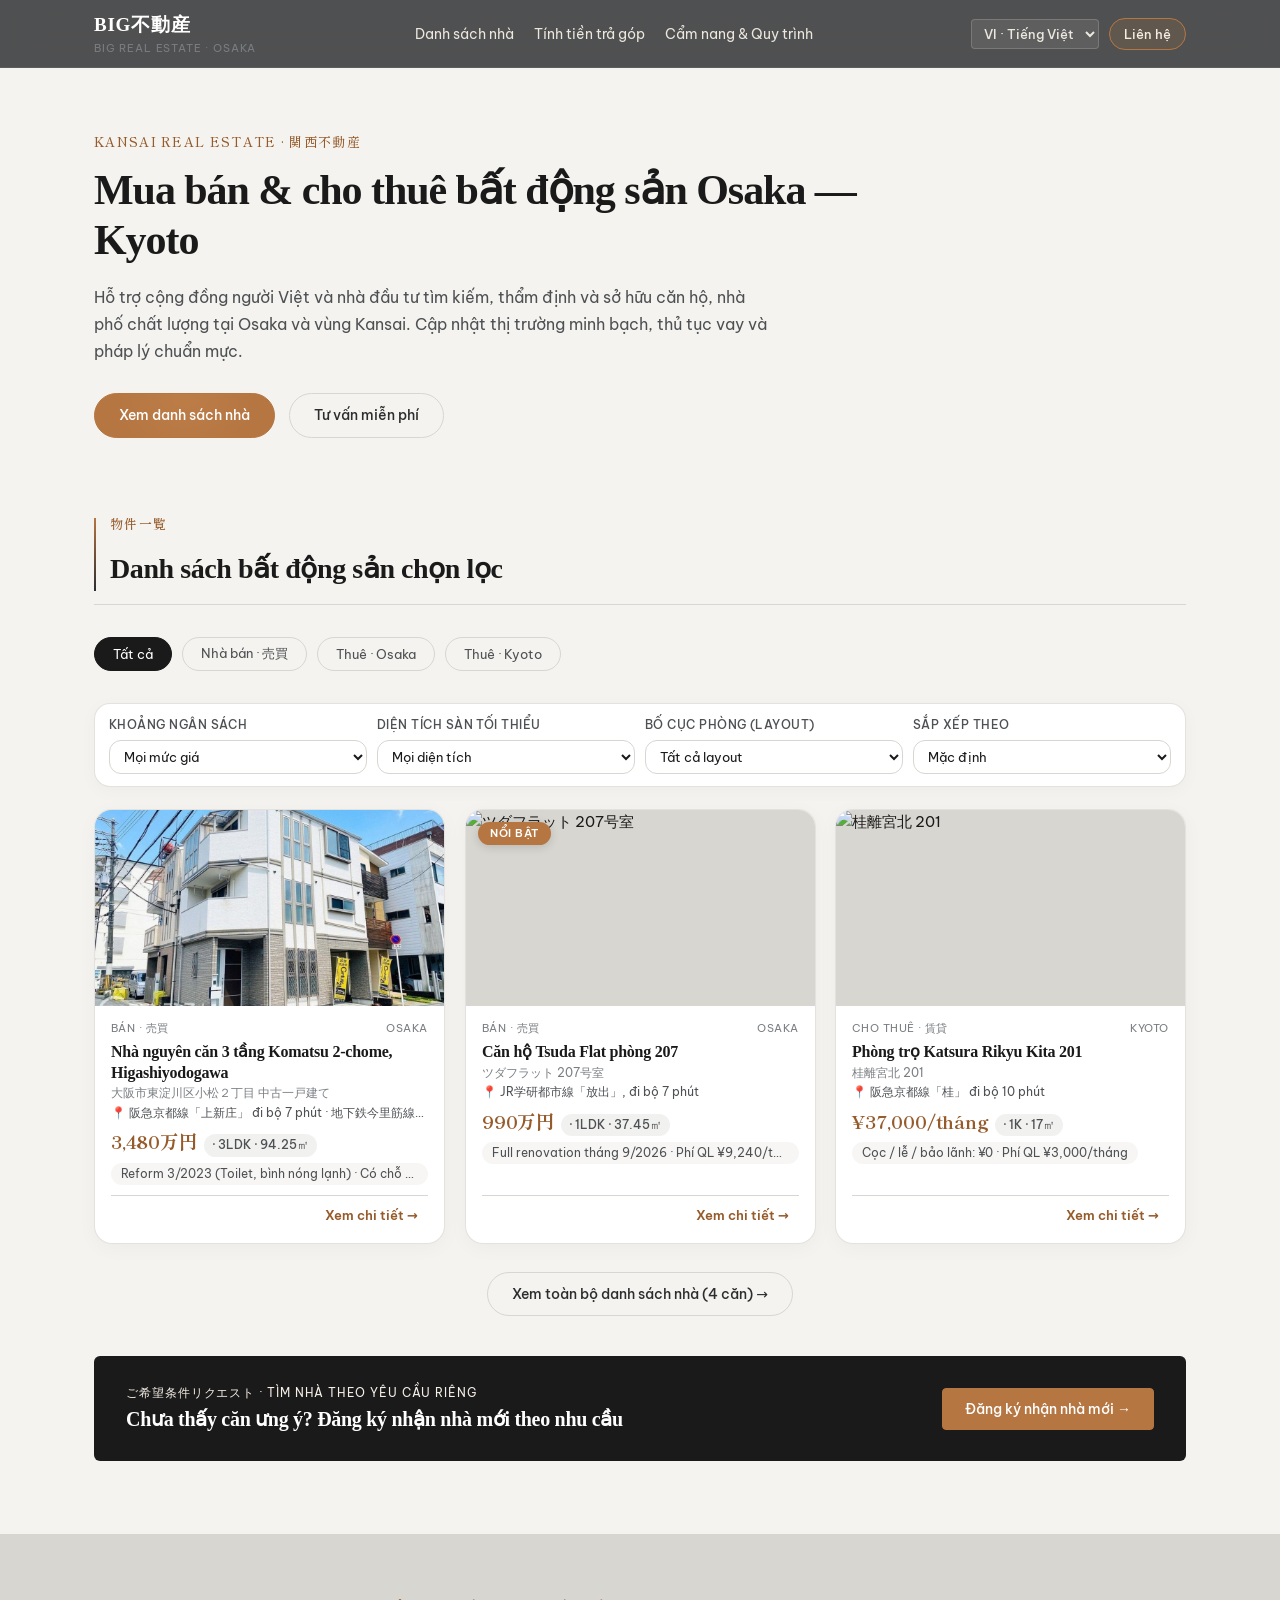
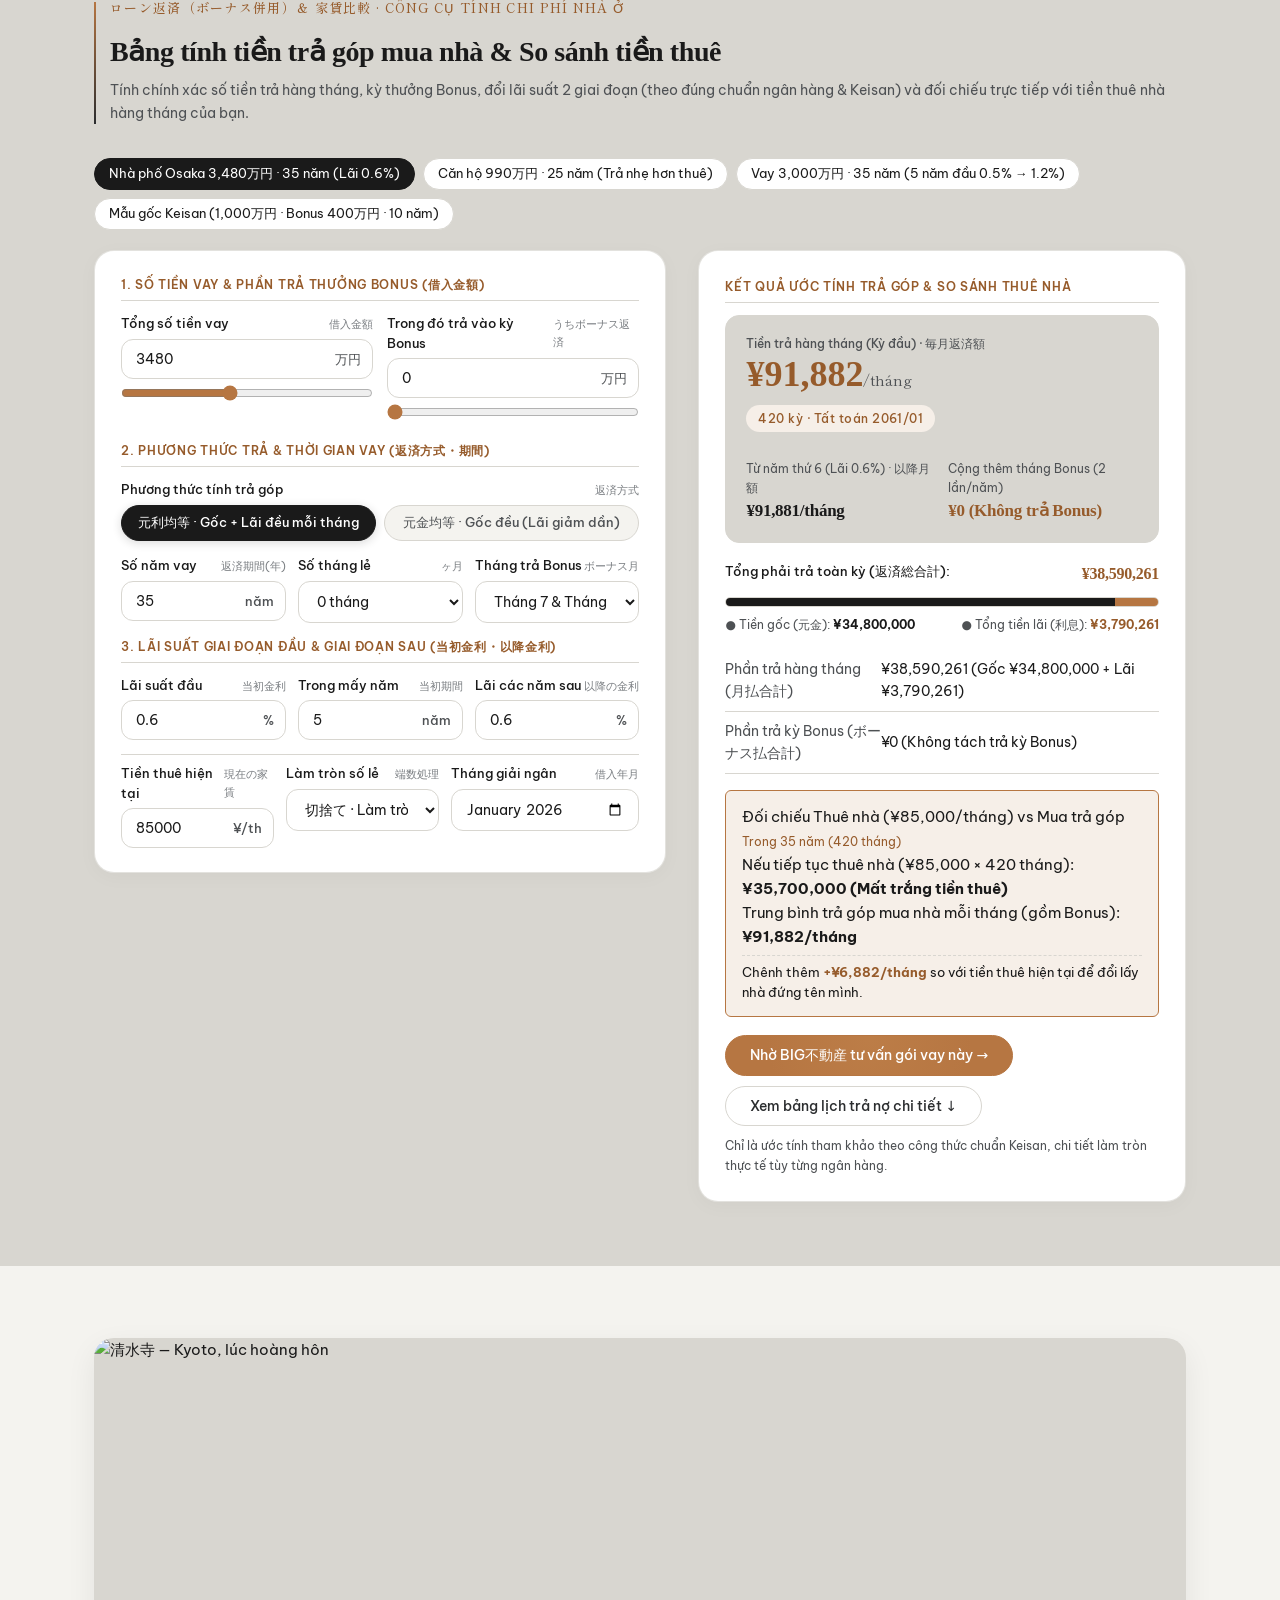
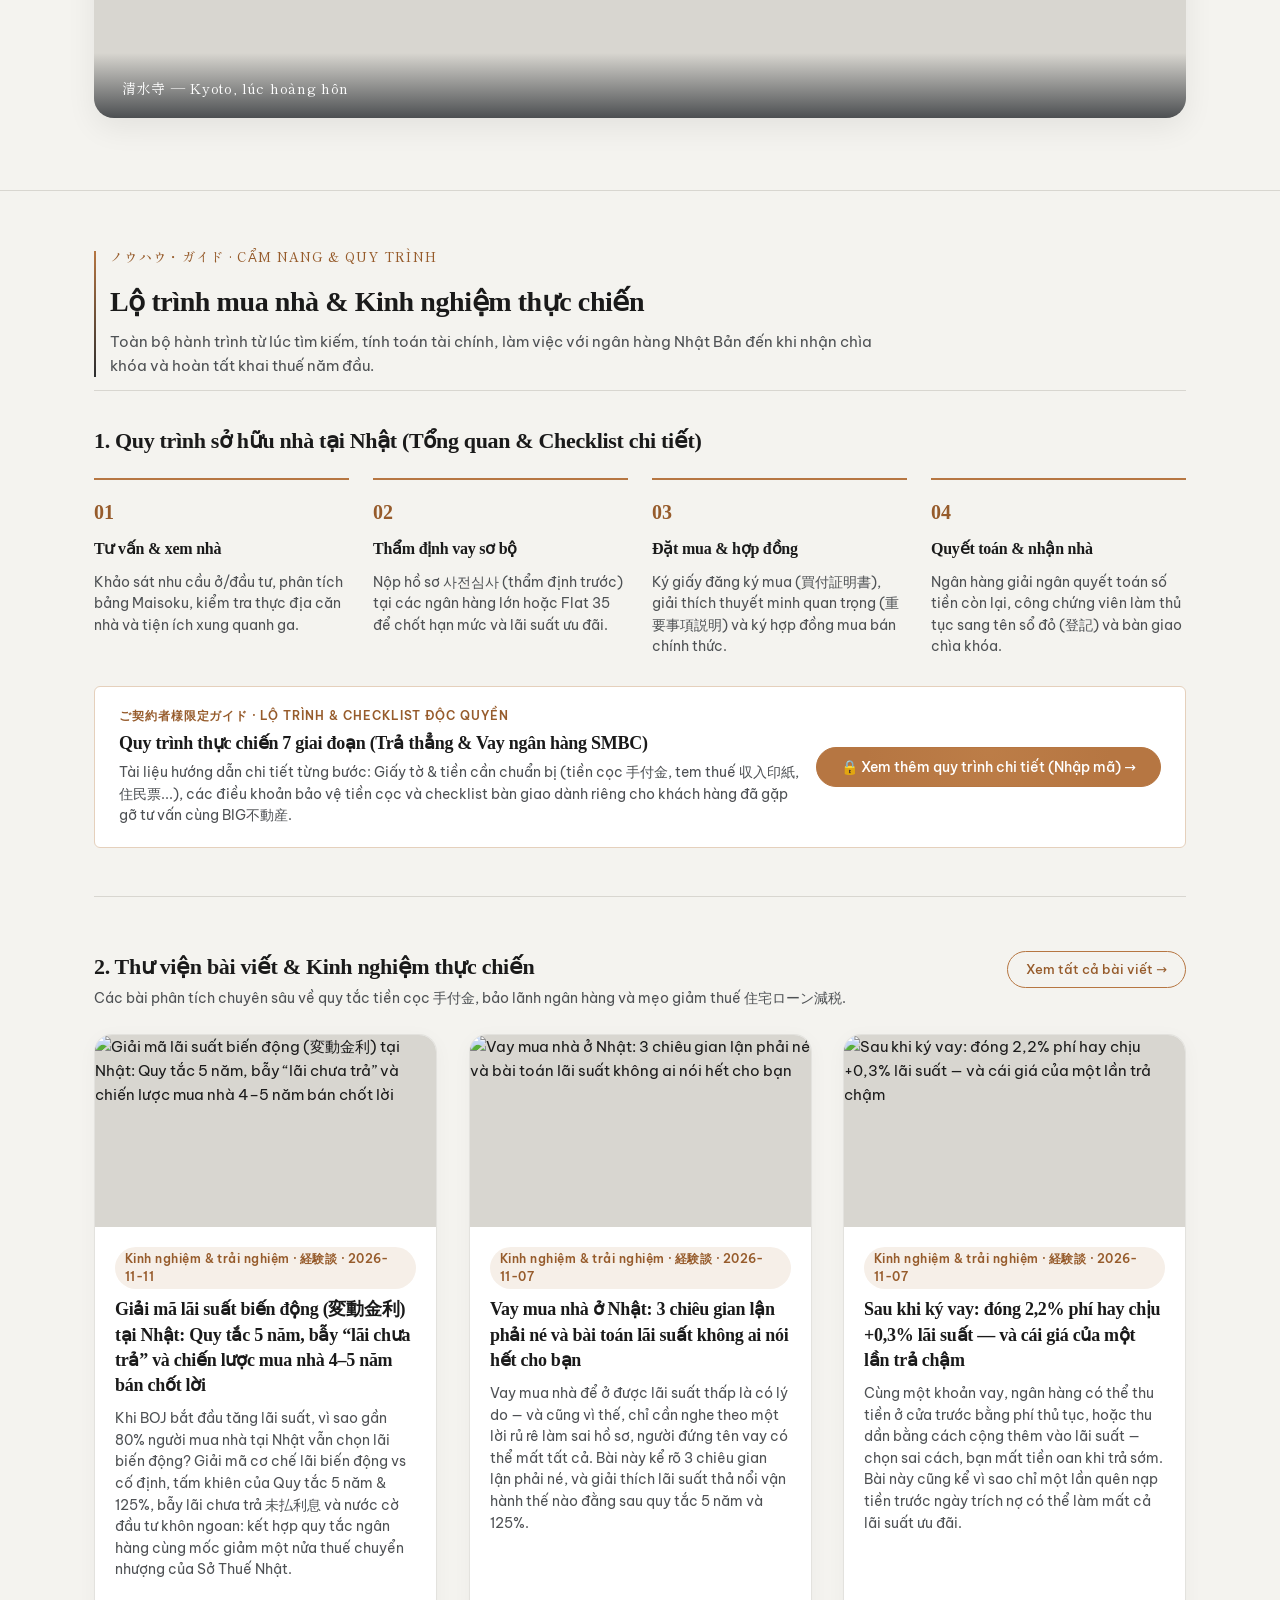
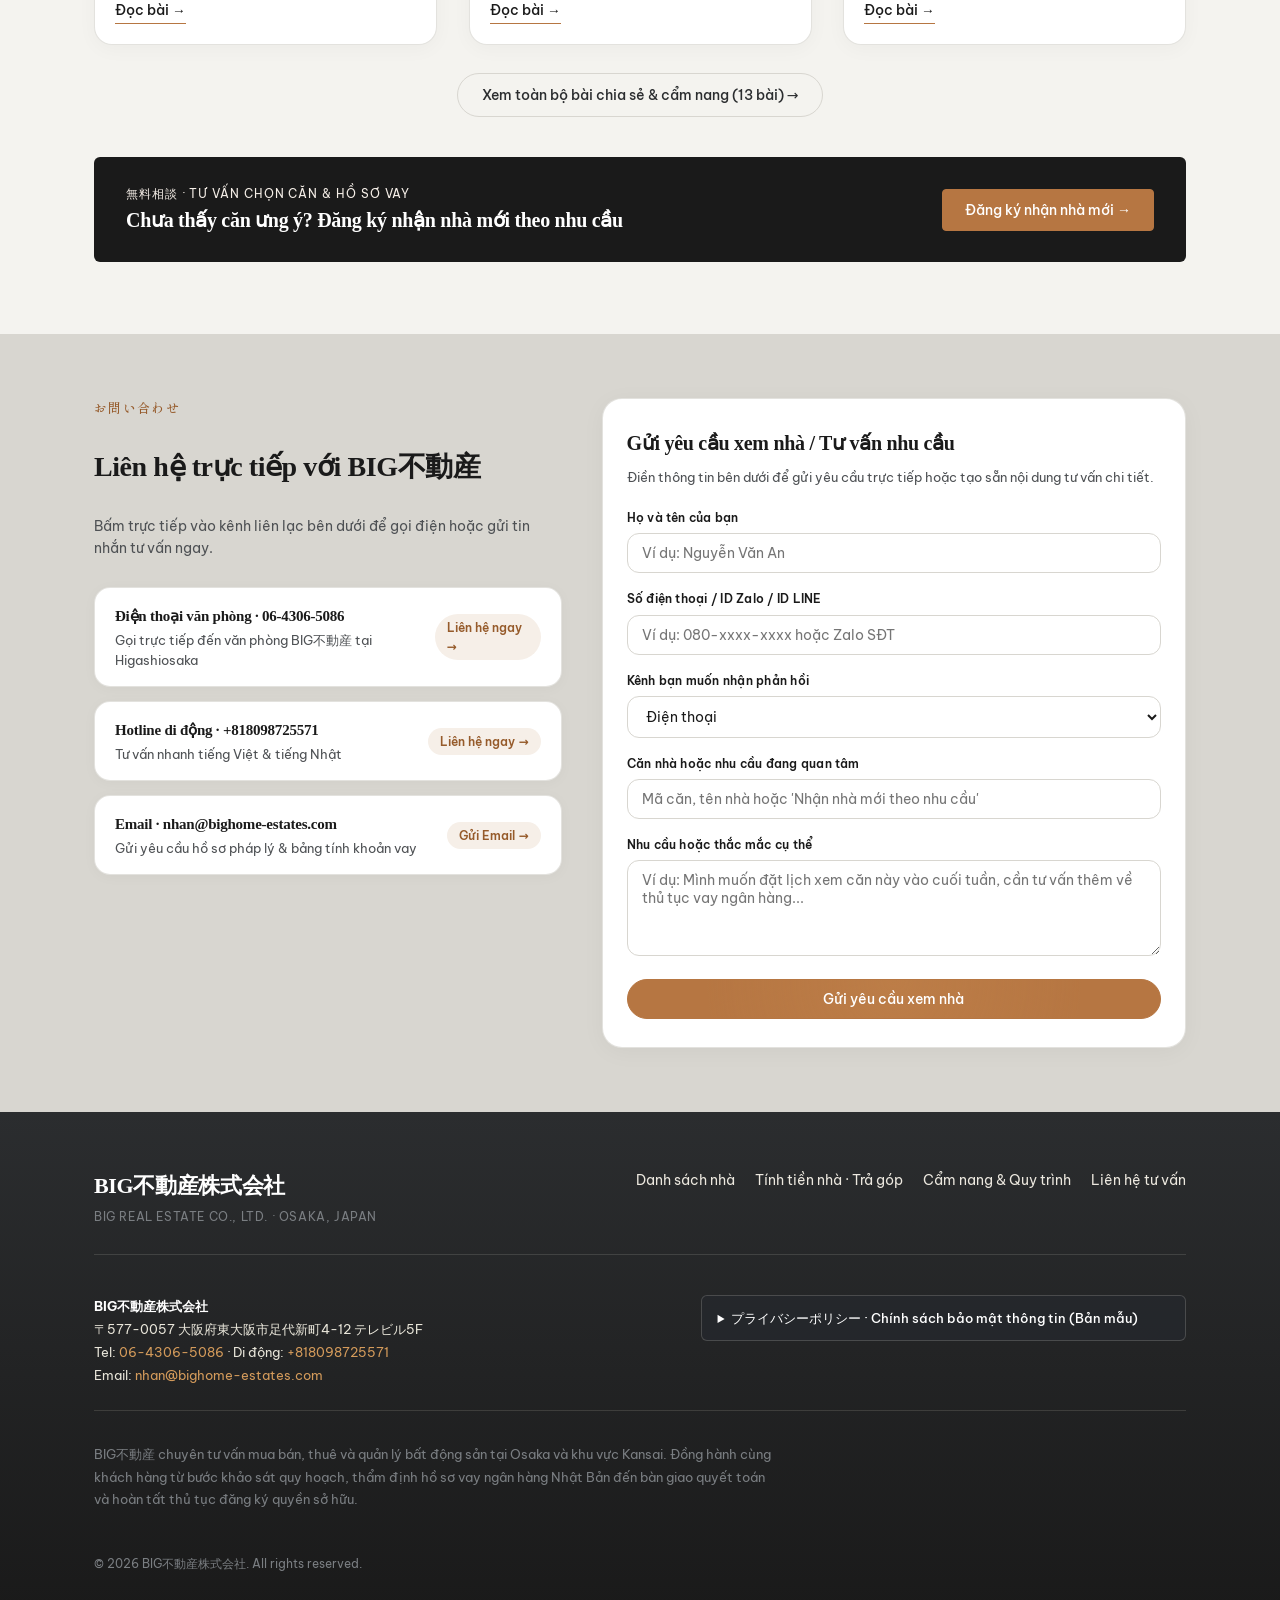
==== commit ce73cb6b: "content(articles): add article 10 on variable interest rate, 5-year rule & 4-5 year exit strategy" ====
--- a/index.html
+++ b/index.html
@@ -18,7 +18,7 @@
   <meta name="twitter:description" content="Danh mục nhà phố, căn hộ chọn lọc tại Osaka &amp; vùng Kansai. Thông tin minh bạch, tính khoản vay trực tiếp và hỗ trợ pháp lý trọn gói.">
   <meta name="twitter:image" content="https://images.unsplash.com/photo-1493976040374-85c8e12f0c0e?w=1600&auto=format&fit=crop">
 
-  <link rel="stylesheet" href="styles.css?v=20261110apple">
+  <link rel="stylesheet" href="styles.css?v=20261111">
 </head>
 <body>
 
@@ -839,6 +839,6 @@
 
   <script src="config.js?v=20261110z"></script>
   <script src="i18n.js?v=20261110z"></script>
-  <script src="app.js?v=20261110z"></script>
+  <script src="app.js?v=20261111"></script>
 </body>
 </html>
--- a/styles.css
+++ b/styles.css
@@ -1216,6 +1216,55 @@
   color: var(--ink);
   font-weight: 600;
 }
+.article-reader-body h3,
+.article-reader-body h4 {
+  font-family: inherit;
+  font-weight: 600;
+  color: var(--ink);
+  margin: 22px 0 10px;
+  line-height: 1.4;
+}
+.article-reader-body h3 {
+  font-size: 17px;
+  padding-bottom: 6px;
+  border-bottom: 1px solid var(--line);
+}
+.article-reader-body h4 {
+  font-size: 15.5px;
+}
+.article-reader-body .article-callout {
+  background: var(--bg-soft);
+  border-left: 3px solid var(--amber);
+  border-radius: 0 10px 10px 0;
+  padding: 14px 18px;
+  margin: 16px 0;
+  font-size: 14.5px;
+}
+.article-reader-body .article-callout p:last-child {
+  margin-bottom: 0;
+}
+.article-reader-body table {
+  width: 100%;
+  border-collapse: collapse;
+  margin: 16px 0 20px;
+  font-size: 13.5px;
+  background: var(--card);
+  border-radius: 8px;
+  overflow: hidden;
+  border: 1px solid var(--line);
+}
+.article-reader-body th,
+.article-reader-body td {
+  padding: 10px 14px;
+  border: 1px solid var(--line);
+  text-align: left;
+  line-height: 1.5;
+}
+.article-reader-body th {
+  background-color: var(--bg-soft);
+  font-weight: 600;
+  color: var(--ink);
+}
 
 /* ==========================================================================
    MÁY TÍNH KHOẢN VAY & SO SÁNH TIỀN THUÊ NHÀ (Chuẩn Keisan.site — Japandi UI)
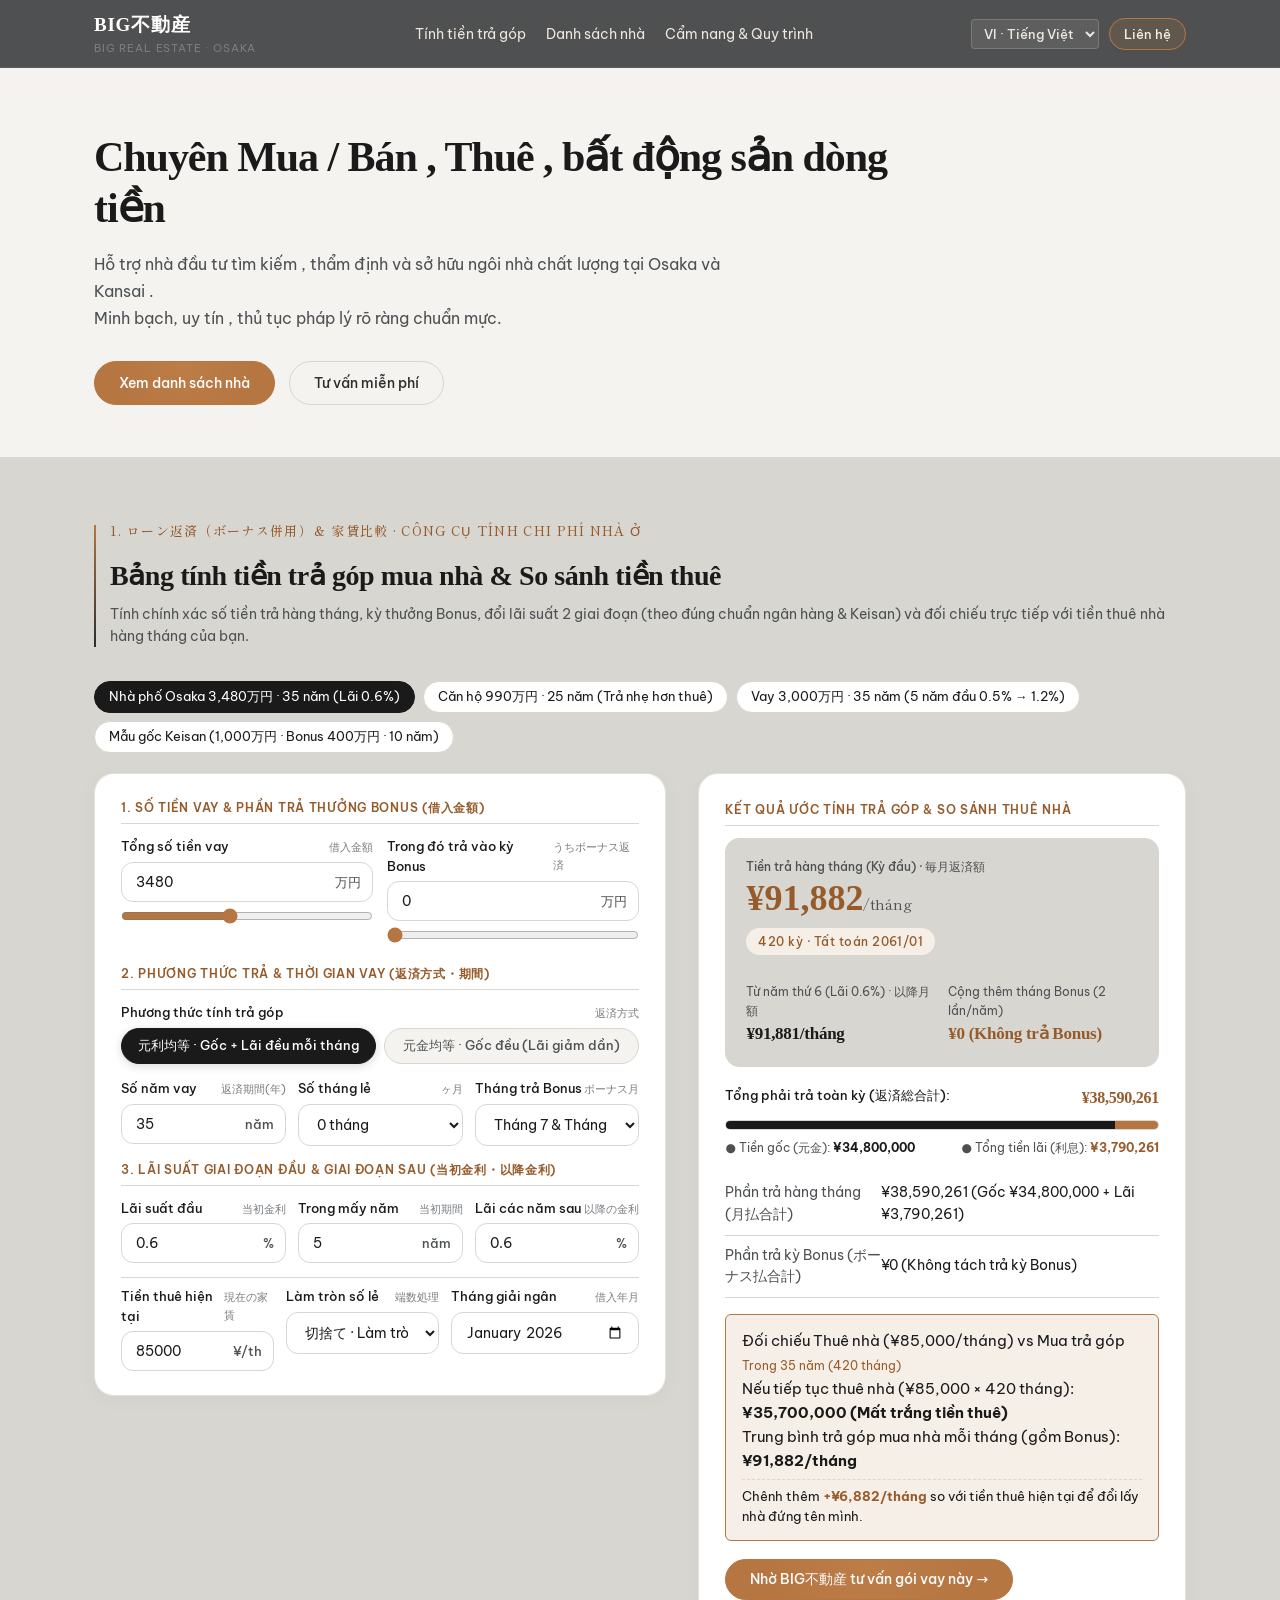
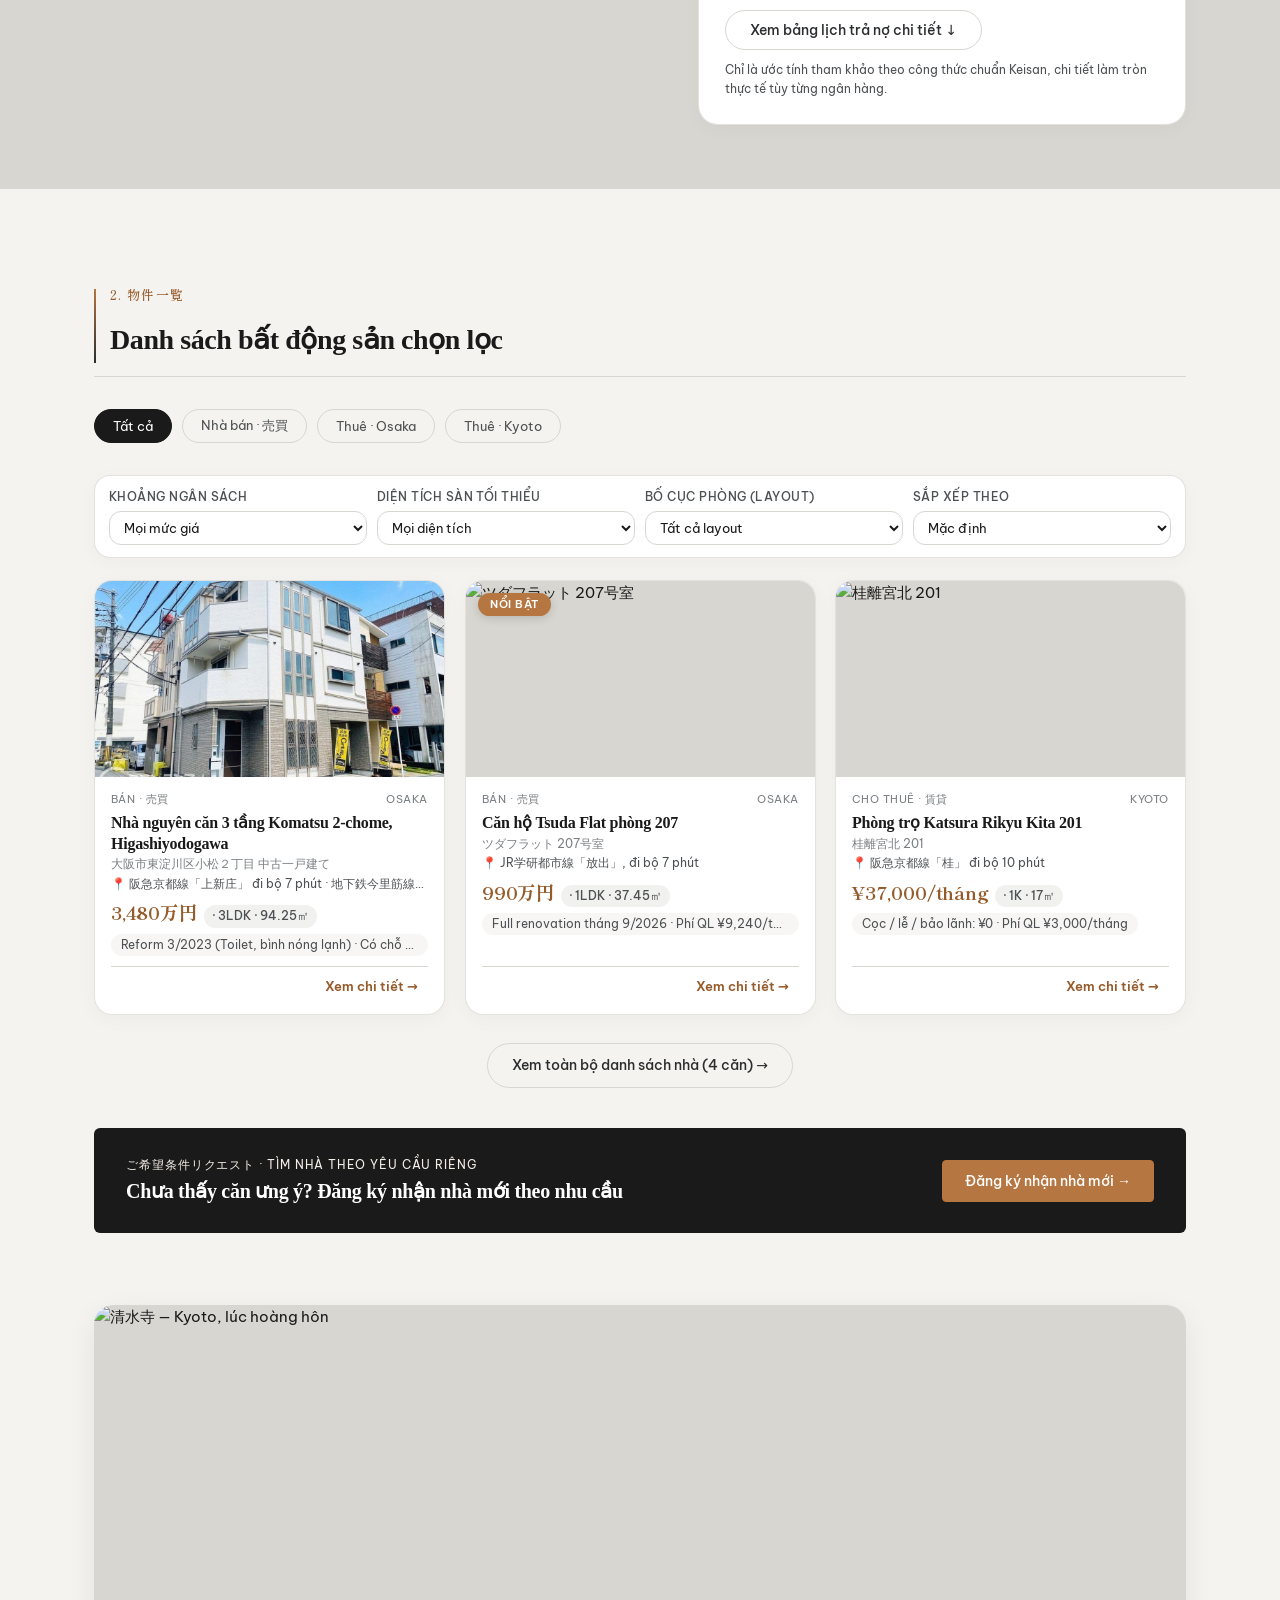
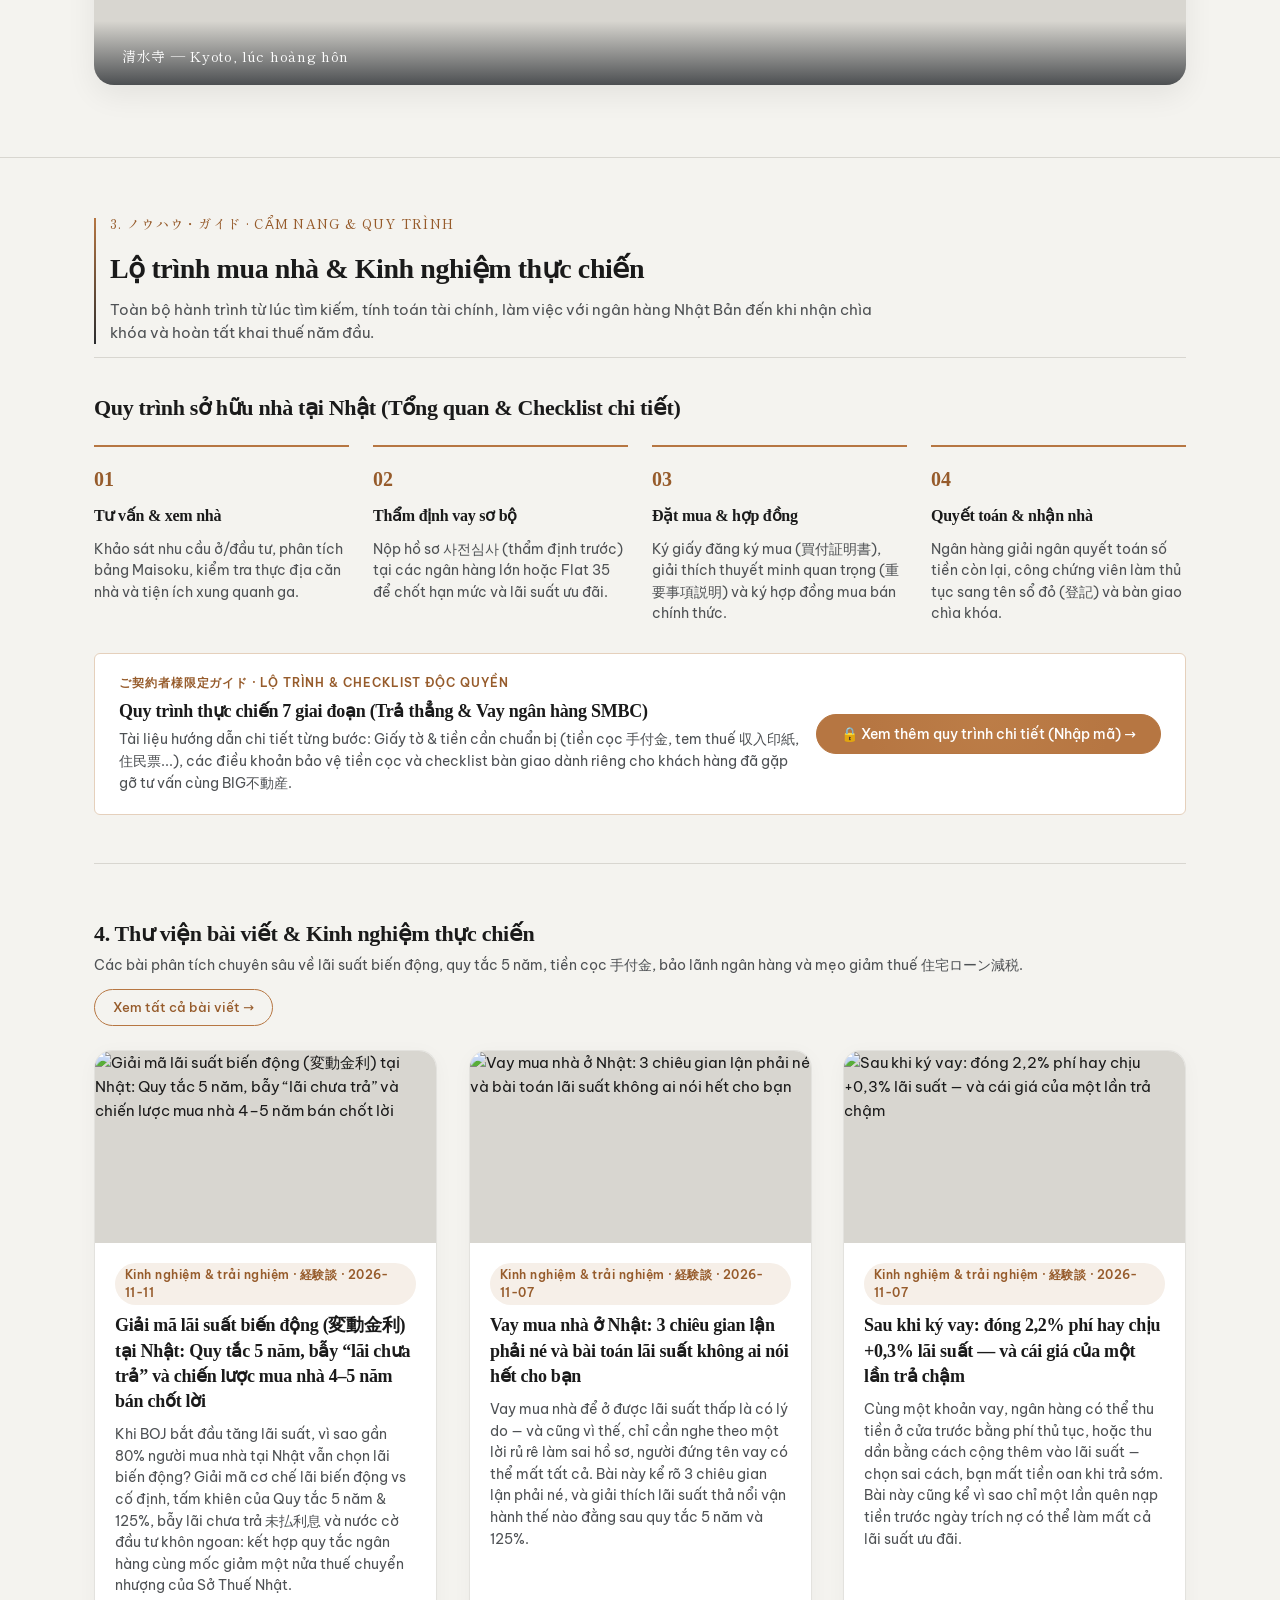
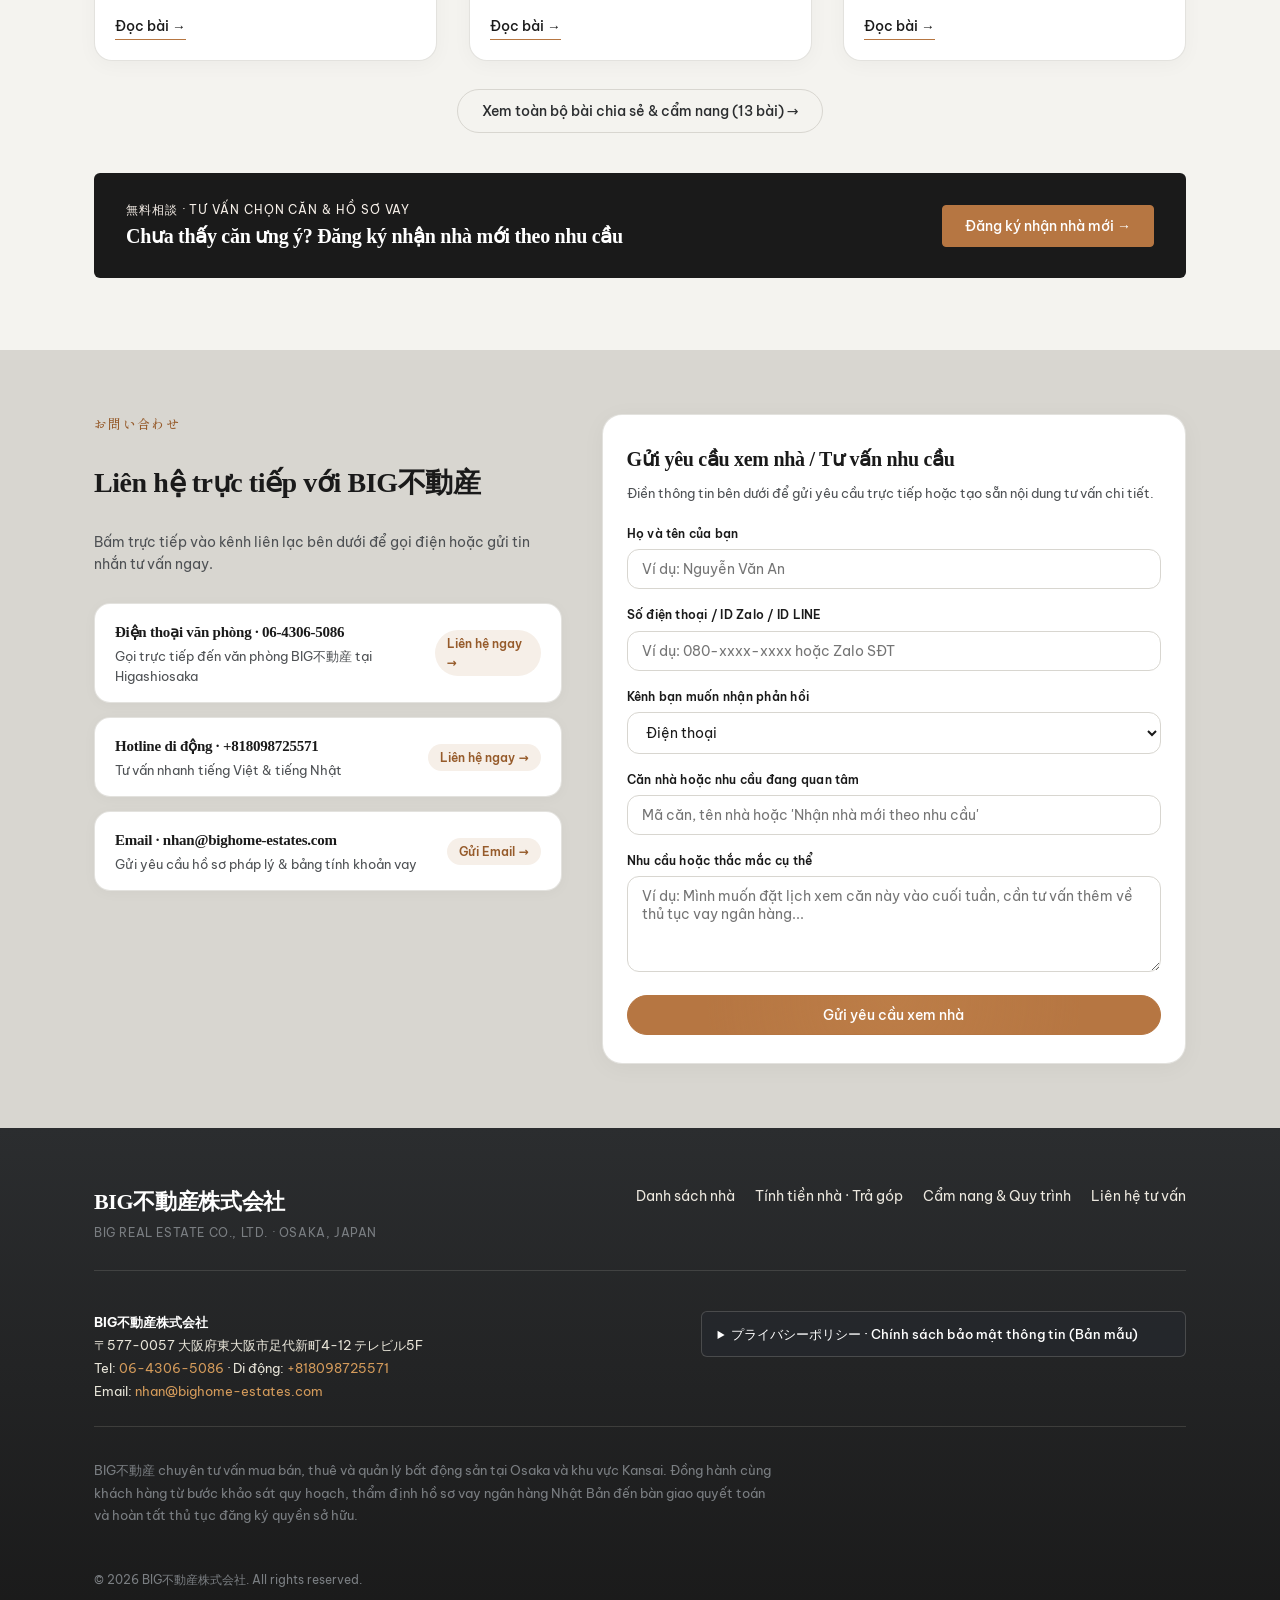
==== commit 3c0d7e5c: "chore(layout): reorder homepage sections to 1-calculator, 2-portfolio, 3-guide, 4-articles" ====
--- a/index.html
+++ b/index.html
@@ -31,8 +31,8 @@
       </div>
       <nav class="header-nav">
         <ul class="nav-menu">
+          <li><a href="#featured" class="nav-link" data-i18n="nav_calculator">Tính tiền trả góp</a></li>
           <li><a href="#portfolio" class="nav-link" data-i18n="nav_portfolio">Danh sách nhà</a></li>
-          <li><a href="#featured" class="nav-link" data-i18n="nav_calculator">Tính tiền trả góp</a></li>
           <li><a href="#guide" class="nav-link" data-i18n="nav_guide">Cẩm nang &amp; Quy trình</a></li>
         </ul>
       </nav>
@@ -47,111 +47,26 @@
     </div>
   </header>
 
-  <!-- 2. HERO (Chỉ giữ kicker + tiêu đề serif + đoạn mở đầu ngắn + 2 nút CTA) -->
+  <!-- 2. HERO (Tiêu đề serif + đoạn giới thiệu định vị + 2 nút CTA) -->
   <section class="hero">
     <div class="container">
-      <div class="kicker">Kansai Real Estate · 関西不動産</div>
-      <h1 class="hero-title">Mua bán &amp; cho thuê bất động sản Osaka — Kyoto</h1>
-      <p class="hero-desc">
-        Hỗ trợ cộng đồng người Việt và nhà đầu tư tìm kiếm, thẩm định và sở hữu căn hộ, nhà phố chất lượng tại Osaka và vùng Kansai. Cập nhật thị trường minh bạch, thủ tục vay và pháp lý chuẩn mực.
+      <h1 class="hero-title" data-i18n="hero_title">Chuyên Mua / Bán , Thuê , bất động sản dòng tiền</h1>
+      <p class="hero-desc" data-i18n="hero_desc">
+        Hỗ trợ nhà đầu tư tìm kiếm , thẩm định và sở hữu ngôi nhà chất lượng tại Osaka và Kansai .<br>
+        Minh bạch, uy tín , thủ tục pháp lý rõ ràng  chuẩn mực.
       </p>
       <div class="hero-actions">
-        <a href="#portfolio" class="btn-primary">Xem danh sách nhà</a>
-        <a href="#contact" class="btn-secondary">Tư vấn miễn phí</a>
+        <a href="#portfolio" class="btn-primary" data-i18n="hero_cta_primary">Xem danh sách nhà</a>
+        <a href="#contact" class="btn-secondary" data-i18n="hero_cta_secondary">Tư vấn miễn phí</a>
       </div>
     </div>
   </section>
 
-  <!-- 3. LƯỚI PORTFOLIO CÁC CĂN (Ngay phía sau Hero — Kèm bộ lọc nâng cao, sắp xếp & CTA giữa trang #1) -->
-  <section class="portfolio-section" id="portfolio">
-    <div class="container">
-      <div class="section-head">
-        <div class="kicker">物件一覧</div>
-        <h2 class="section-title">Danh sách bất động sản chọn lọc</h2>
-      </div>
-
-      <!-- Nút lọc loại/khu vực dạng viên tròn (Giữ nguyên 4 tab hiện có) -->
-      <div class="filter-pills" id="filter-pills">
-        <button class="filter-btn active" data-filter="all" data-i18n="filter_all">Tất cả</button>
-        <button class="filter-btn" data-filter="buy" data-i18n="filter_buy">Nhà bán · 売買</button>
-        <button class="filter-btn" data-filter="rent-osaka" data-i18n="filter_rent_osaka">Thuê · Osaka</button>
-        <button class="filter-btn" data-filter="rent-kyoto" data-i18n="filter_rent_kyoto">Thuê · Kyoto</button>
-      </div>
-
-      <!-- Bộ lọc theo tư duy người mua: Khoảng giá, Diện tích tối thiểu, Layout, Sắp xếp -->
-      <div class="portfolio-filter-bar" id="portfolio-filter-bar">
-        <div class="filter-field">
-          <label for="filter-price" data-i18n="filter_price_label">Khoảng ngân sách</label>
-          <select id="filter-price" class="form-control">
-            <option value="all" data-i18n="filter_price_all">Mọi mức giá</option>
-            <option value="buy-under-10m" data-i18n="filter_buy_u10m">Nhà bán: Dưới 1,000万円</option>
-            <option value="buy-10m-30m" data-i18n="filter_buy_10m_30m">Nhà bán: 1,000–3,000万円</option>
-            <option value="buy-over-30m" data-i18n="filter_buy_o30m">Nhà bán: Trên 3,000万円</option>
-            <option value="rent-under-40k" data-i18n="filter_rent_u40k">Thuê: Dưới ¥40,000/tháng</option>
-            <option value="rent-40k-80k" data-i18n="filter_rent_40k_80k">Thuê: ¥40,000–¥80,000/tháng</option>
-            <option value="rent-over-80k" data-i18n="filter_rent_o80k">Thuê: Trên ¥80,000/tháng</option>
-          </select>
-        </div>
-
-        <div class="filter-field">
-          <label for="filter-min-size" data-i18n="filter_size_label">Diện tích sàn tối thiểu</label>
-          <select id="filter-min-size" class="form-control">
-            <option value="0" data-i18n="filter_size_all">Mọi diện tích</option>
-            <option value="20">≥ 20 ㎡</option>
-            <option value="40">≥ 40 ㎡</option>
-            <option value="60">≥ 60 ㎡</option>
-            <option value="80">≥ 80 ㎡</option>
-          </select>
-        </div>
-
-        <div class="filter-field">
-          <label for="filter-layout" data-i18n="filter_layout_label">Bố cục phòng (Layout)</label>
-          <select id="filter-layout" class="form-control">
-            <option value="all" data-i18n="filter_layout_all">Tất cả layout</option>
-          </select>
-        </div>
-
-        <div class="filter-field">
-          <label for="filter-sort" data-i18n="sort_label">Sắp xếp theo</label>
-          <select id="filter-sort" class="form-control">
-            <option value="default" data-i18n="sort_default">Mặc định</option>
-            <option value="price-asc" data-i18n="sort_price_asc">Giá: Thấp → Cao</option>
-            <option value="price-desc" data-i18n="sort_price_desc">Giá: Cao → Thấp</option>
-            <option value="newest" data-i18n="sort_newest">Mới cập nhật</option>
-          </select>
-        </div>
-      </div>
-
-      <!-- Lưới thẻ nhà (Trang chủ hiển thị 3 căn đại diện / mới nhất) -->
-      <div class="property-grid" id="property-grid" data-limit="3">
-        <!-- Render động từ data/properties.json -->
-      </div>
-
-      <!-- Nút dẫn sang trang 2: Toàn bộ nhà đang đăng -->
-      <div class="section-more-bar" id="portfolio-more-wrap">
-        <a href="properties.html" class="btn-secondary" id="btn-view-all-properties">
-          Xem toàn bộ danh sách nhà →
-        </a>
-      </div>
-
-      <!-- DẢI CTA GIỮA TRANG #1 (Sau danh sách nhà) -->
-      <div class="mid-cta-band">
-        <div class="mid-cta-copy">
-          <div class="mid-cta-kicker">ご希望条件リクエスト · Tìm nhà theo yêu cầu riêng</div>
-          <h3 class="mid-cta-title serif" data-i18n="mid_cta_title">Chưa thấy căn ưng ý? Đăng ký nhận nhà mới theo nhu cầu</h3>
-        </div>
-        <button type="button" class="btn-mid-cta" onclick="requestCustomPropertyDemand()" data-i18n="mid_cta_btn">
-          Đăng ký nhận nhà mới →
-        </button>
-      </div>
-    </div>
-  </section>
-
-  <!-- 4. MÁY TÍNH TIỀN TRẢ GÓP & SO SÁNH THUÊ NHÀ (Chuẩn công thức Keisan.site) -->
+  <!-- 1. MÁY TÍNH TIỀN TRẢ GÓP & SO SÁNH THUÊ NHÀ (Chuẩn công thức Keisan.site) -->
   <section class="featured-section" id="featured">
     <div class="container">
       <div class="section-head" style="margin-bottom: 20px;">
-        <div class="kicker">ローン返済（ボーナス併用）＆ 家賃比較 · Công cụ tính chi phí nhà ở</div>
+        <div class="kicker">1. ローン返済（ボーナス併用）＆ 家賃比較 · Công cụ tính chi phí nhà ở</div>
         <h2 class="section-title serif">Bảng tính tiền trả góp mua nhà &amp; So sánh tiền thuê</h2>
         <p style="font-size: 14px; color: var(--muted); margin-top: 4px;">
           Tính chính xác số tiền trả hàng tháng, kỳ thưởng Bonus, đổi lãi suất 2 giai đoạn (theo đúng chuẩn ngân hàng &amp; Keisan) và đối chiếu trực tiếp với tiền thuê nhà hàng tháng của bạn.
@@ -457,6 +372,91 @@
     </div>
   </section>
 
+  <!-- 2. LƯỚI PORTFOLIO CÁC CĂN (Danh sách bất động sản chọn lọc) -->
+  <section class="portfolio-section" id="portfolio">
+    <div class="container">
+      <div class="section-head">
+        <div class="kicker">2. 物件一覧</div>
+        <h2 class="section-title">Danh sách bất động sản chọn lọc</h2>
+      </div>
+
+      <!-- Nút lọc loại/khu vực dạng viên tròn (Giữ nguyên 4 tab hiện có) -->
+      <div class="filter-pills" id="filter-pills">
+        <button class="filter-btn active" data-filter="all" data-i18n="filter_all">Tất cả</button>
+        <button class="filter-btn" data-filter="buy" data-i18n="filter_buy">Nhà bán · 売買</button>
+        <button class="filter-btn" data-filter="rent-osaka" data-i18n="filter_rent_osaka">Thuê · Osaka</button>
+        <button class="filter-btn" data-filter="rent-kyoto" data-i18n="filter_rent_kyoto">Thuê · Kyoto</button>
+      </div>
+
+      <!-- Bộ lọc theo tư duy người mua: Khoảng giá, Diện tích tối thiểu, Layout, Sắp xếp -->
+      <div class="portfolio-filter-bar" id="portfolio-filter-bar">
+        <div class="filter-field">
+          <label for="filter-price" data-i18n="filter_price_label">Khoảng ngân sách</label>
+          <select id="filter-price" class="form-control">
+            <option value="all" data-i18n="filter_price_all">Mọi mức giá</option>
+            <option value="buy-under-10m" data-i18n="filter_buy_u10m">Nhà bán: Dưới 1,000万円</option>
+            <option value="buy-10m-30m" data-i18n="filter_buy_10m_30m">Nhà bán: 1,000–3,000万円</option>
+            <option value="buy-over-30m" data-i18n="filter_buy_o30m">Nhà bán: Trên 3,000万円</option>
+            <option value="rent-under-40k" data-i18n="filter_rent_u40k">Thuê: Dưới ¥40,000/tháng</option>
+            <option value="rent-40k-80k" data-i18n="filter_rent_40k_80k">Thuê: ¥40,000–¥80,000/tháng</option>
+            <option value="rent-over-80k" data-i18n="filter_rent_o80k">Thuê: Trên ¥80,000/tháng</option>
+          </select>
+        </div>
+
+        <div class="filter-field">
+          <label for="filter-min-size" data-i18n="filter_size_label">Diện tích sàn tối thiểu</label>
+          <select id="filter-min-size" class="form-control">
+            <option value="0" data-i18n="filter_size_all">Mọi diện tích</option>
+            <option value="20">≥ 20 ㎡</option>
+            <option value="40">≥ 40 ㎡</option>
+            <option value="60">≥ 60 ㎡</option>
+            <option value="80">≥ 80 ㎡</option>
+          </select>
+        </div>
+
+        <div class="filter-field">
+          <label for="filter-layout" data-i18n="filter_layout_label">Bố cục phòng (Layout)</label>
+          <select id="filter-layout" class="form-control">
+            <option value="all" data-i18n="filter_layout_all">Tất cả layout</option>
+          </select>
+        </div>
+
+        <div class="filter-field">
+          <label for="filter-sort" data-i18n="sort_label">Sắp xếp theo</label>
+          <select id="filter-sort" class="form-control">
+            <option value="default" data-i18n="sort_default">Mặc định</option>
+            <option value="price-asc" data-i18n="sort_price_asc">Giá: Thấp → Cao</option>
+            <option value="price-desc" data-i18n="sort_price_desc">Giá: Cao → Thấp</option>
+            <option value="newest" data-i18n="sort_newest">Mới cập nhật</option>
+          </select>
+        </div>
+      </div>
+
+      <!-- Lưới thẻ nhà (Trang chủ hiển thị 3 căn đại diện / mới nhất) -->
+      <div class="property-grid" id="property-grid" data-limit="3">
+        <!-- Render động từ data/properties.json -->
+      </div>
+
+      <!-- Nút dẫn sang trang 2: Toàn bộ nhà đang đăng -->
+      <div class="section-more-bar" id="portfolio-more-wrap">
+        <a href="properties.html" class="btn-secondary" id="btn-view-all-properties">
+          Xem toàn bộ danh sách nhà →
+        </a>
+      </div>
+
+      <!-- DẢI CTA GIỮA TRANG #1 (Sau danh sách nhà) -->
+      <div class="mid-cta-band">
+        <div class="mid-cta-copy">
+          <div class="mid-cta-kicker">ご希望条件リクエスト · Tìm nhà theo yêu cầu riêng</div>
+          <h3 class="mid-cta-title serif" data-i18n="mid_cta_title">Chưa thấy căn ưng ý? Đăng ký nhận nhà mới theo nhu cầu</h3>
+        </div>
+        <button type="button" class="btn-mid-cta" onclick="requestCustomPropertyDemand()" data-i18n="mid_cta_btn">
+          Đăng ký nhận nhà mới →
+        </button>
+      </div>
+    </div>
+  </section>
+
   <!-- 5. DẢI ẢNH THƯƠNG HIỆU HOÀNG HÔN (Dải nghỉ mắt kiến trúc) -->
   <section class="brand-banner">
     <div class="container">
@@ -471,7 +471,7 @@
   <section class="guide-section" id="guide">
     <div class="container">
       <div class="section-head" style="margin-bottom: 32px;">
-        <div class="kicker">ノウハウ・ガイド · Cẩm nang &amp; Quy trình</div>
+        <div class="kicker">3. ノウハウ・ガイド · Cẩm nang &amp; Quy trình</div>
         <h2 class="section-title serif">Lộ trình mua nhà &amp; Kinh nghiệm thực chiến</h2>
         <p style="font-size: 14.5px; color: var(--muted); margin-top: 6px; max-width: 780px;">
           Toàn bộ hành trình từ lúc tìm kiếm, tính toán tài chính, làm việc với ngân hàng Nhật Bản đến khi nhận chìa khóa và hoàn tất khai thuế năm đầu.
@@ -480,7 +480,7 @@
 
       <!-- PHẦN 1: QUY TRÌNH 4 BƯỚC VÀ CHECKLIST 7 GIAI ĐOẠN VIP (MÃ 2720) -->
       <div class="guide-subblock" id="process">
-        <h3 class="guide-subblock-title serif">1. Quy trình sở hữu nhà tại Nhật (Tổng quan &amp; Checklist chi tiết)</h3>
+        <h3 class="guide-subblock-title serif">Quy trình sở hữu nhà tại Nhật (Tổng quan &amp; Checklist chi tiết)</h3>
         <div class="process-grid">
           <div class="process-step">
             <div class="step-num">01</div>
@@ -666,8 +666,8 @@
       <div class="guide-subblock" id="articles">
         <div style="display: flex; flex-wrap: wrap; justify-content: space-between; align-items: baseline; gap: 12px; margin-bottom: 24px;">
           <div>
-            <h3 class="guide-subblock-title serif" style="margin-bottom: 4px;">2. Thư viện bài viết &amp; Kinh nghiệm thực chiến</h3>
-            <p style="font-size: 13.5px; color: var(--muted); margin: 0;">Các bài phân tích chuyên sâu về quy tắc tiền cọc 手付金, bảo lãnh ngân hàng và mẹo giảm thuế 住宅ローン減税.</p>
+            <h3 class="guide-subblock-title serif" style="margin-bottom: 4px;">4. Thư viện bài viết &amp; Kinh nghiệm thực chiến</h3>
+            <p style="font-size: 13.5px; color: var(--muted); margin: 0;">Các bài phân tích chuyên sâu về lãi suất biến động, quy tắc 5 năm, tiền cọc 手付金, bảo lãnh ngân hàng và mẹo giảm thuế 住宅ローン減税.</p>
           </div>
           <a href="articles.html" class="btn-outline-amber" style="padding: 7px 18px; font-size: 13px;">
             Xem tất cả bài viết →
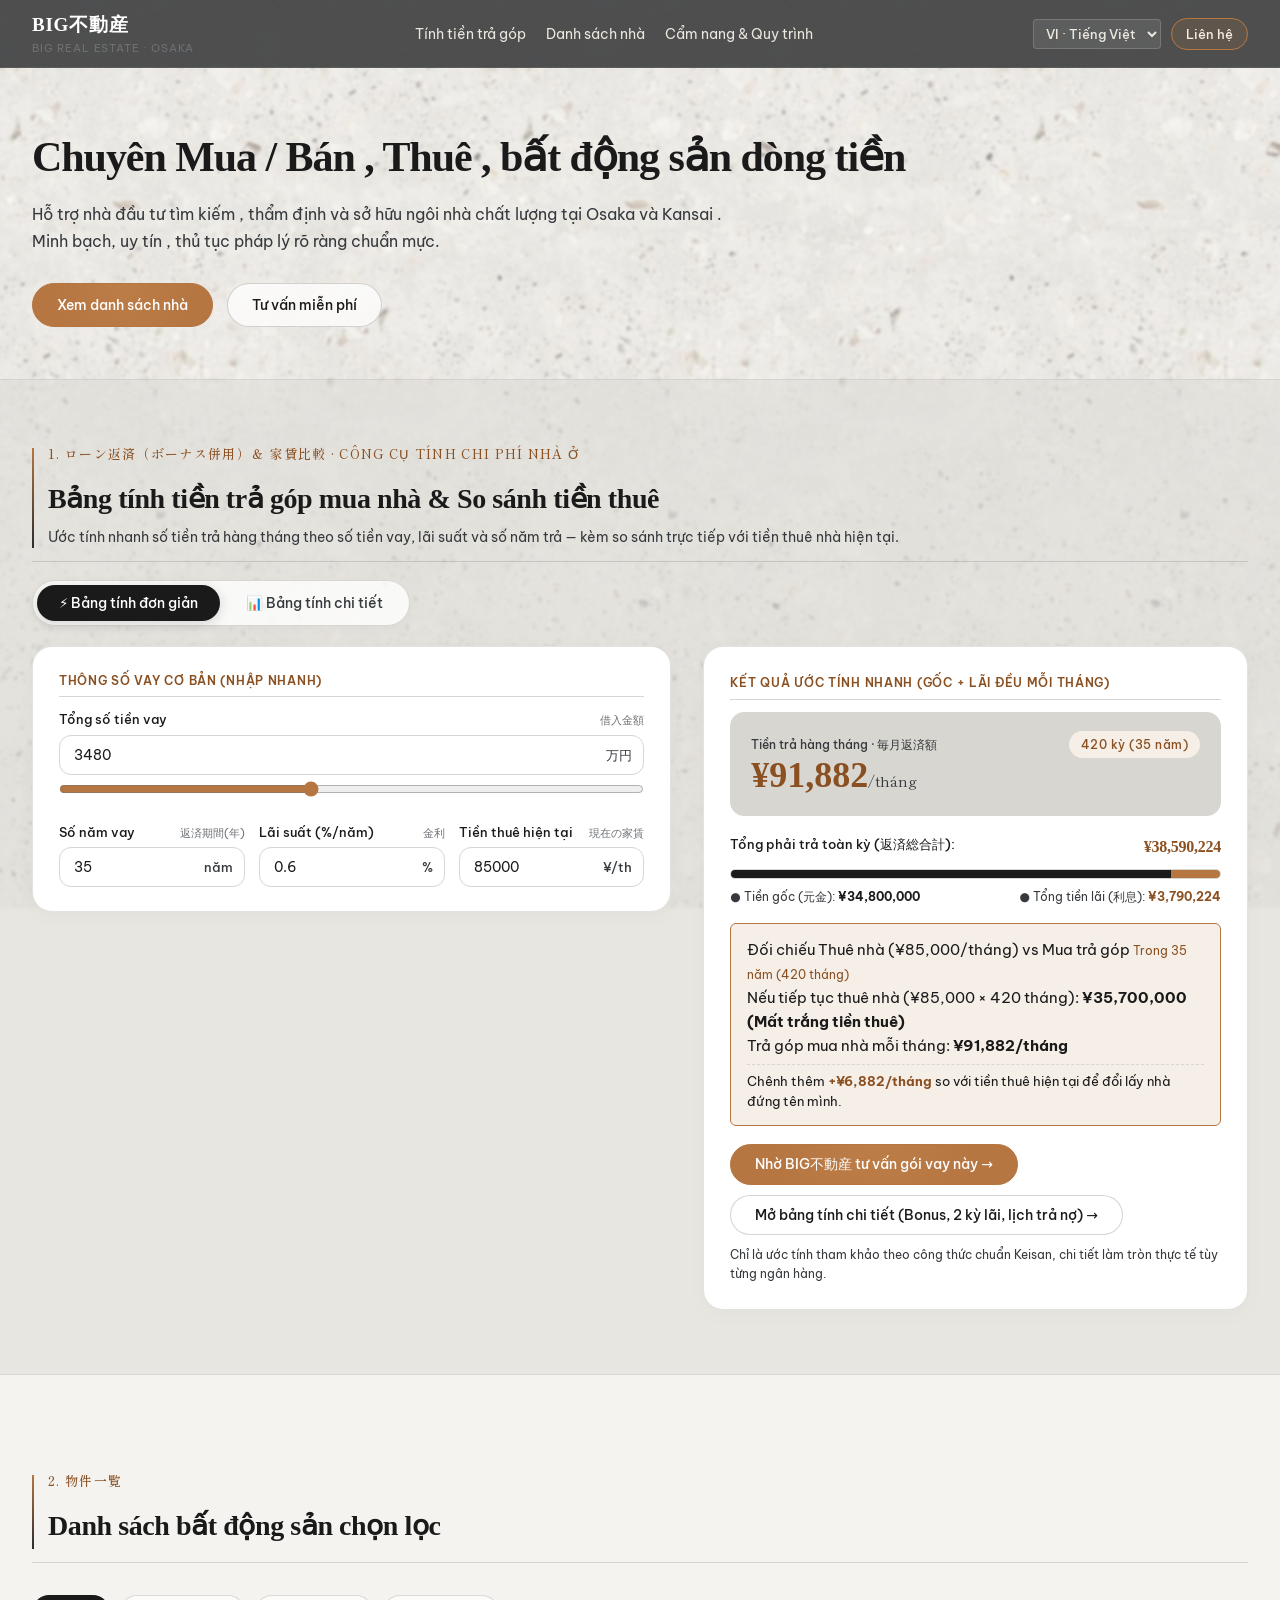
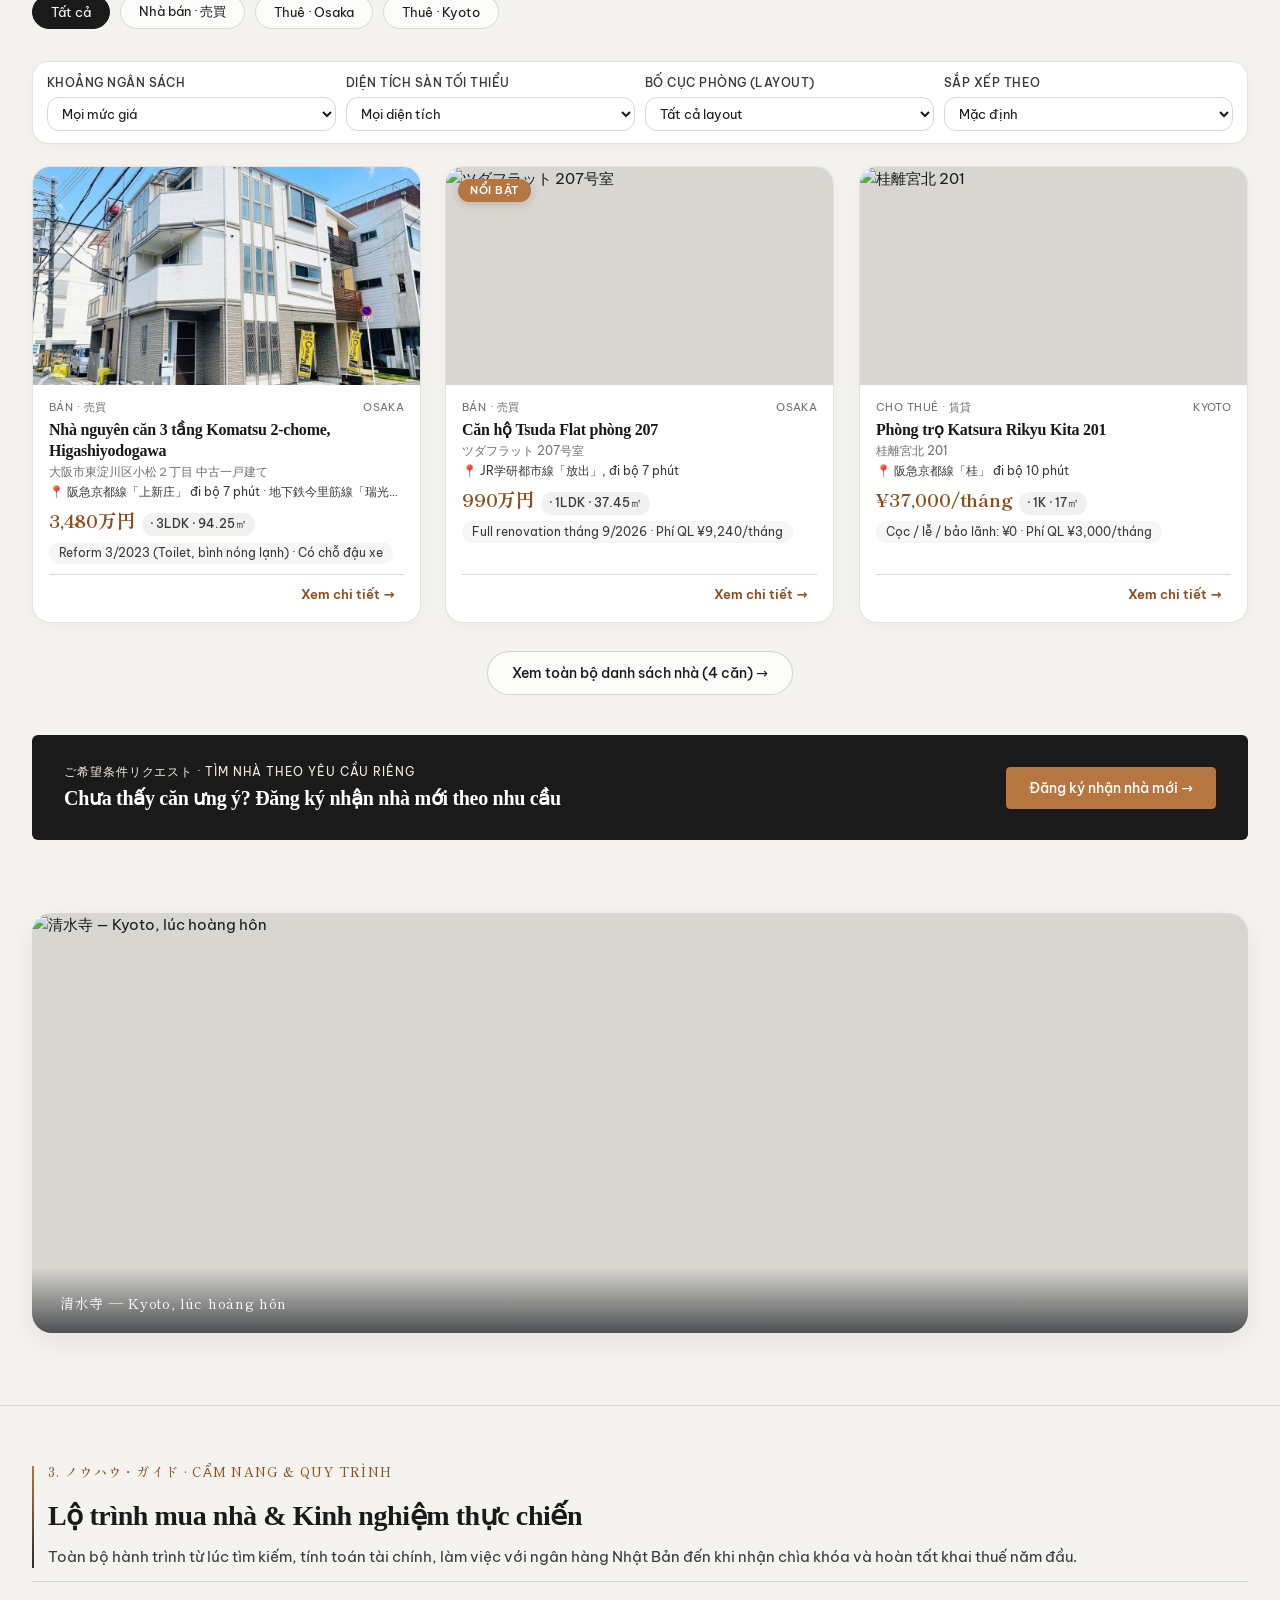
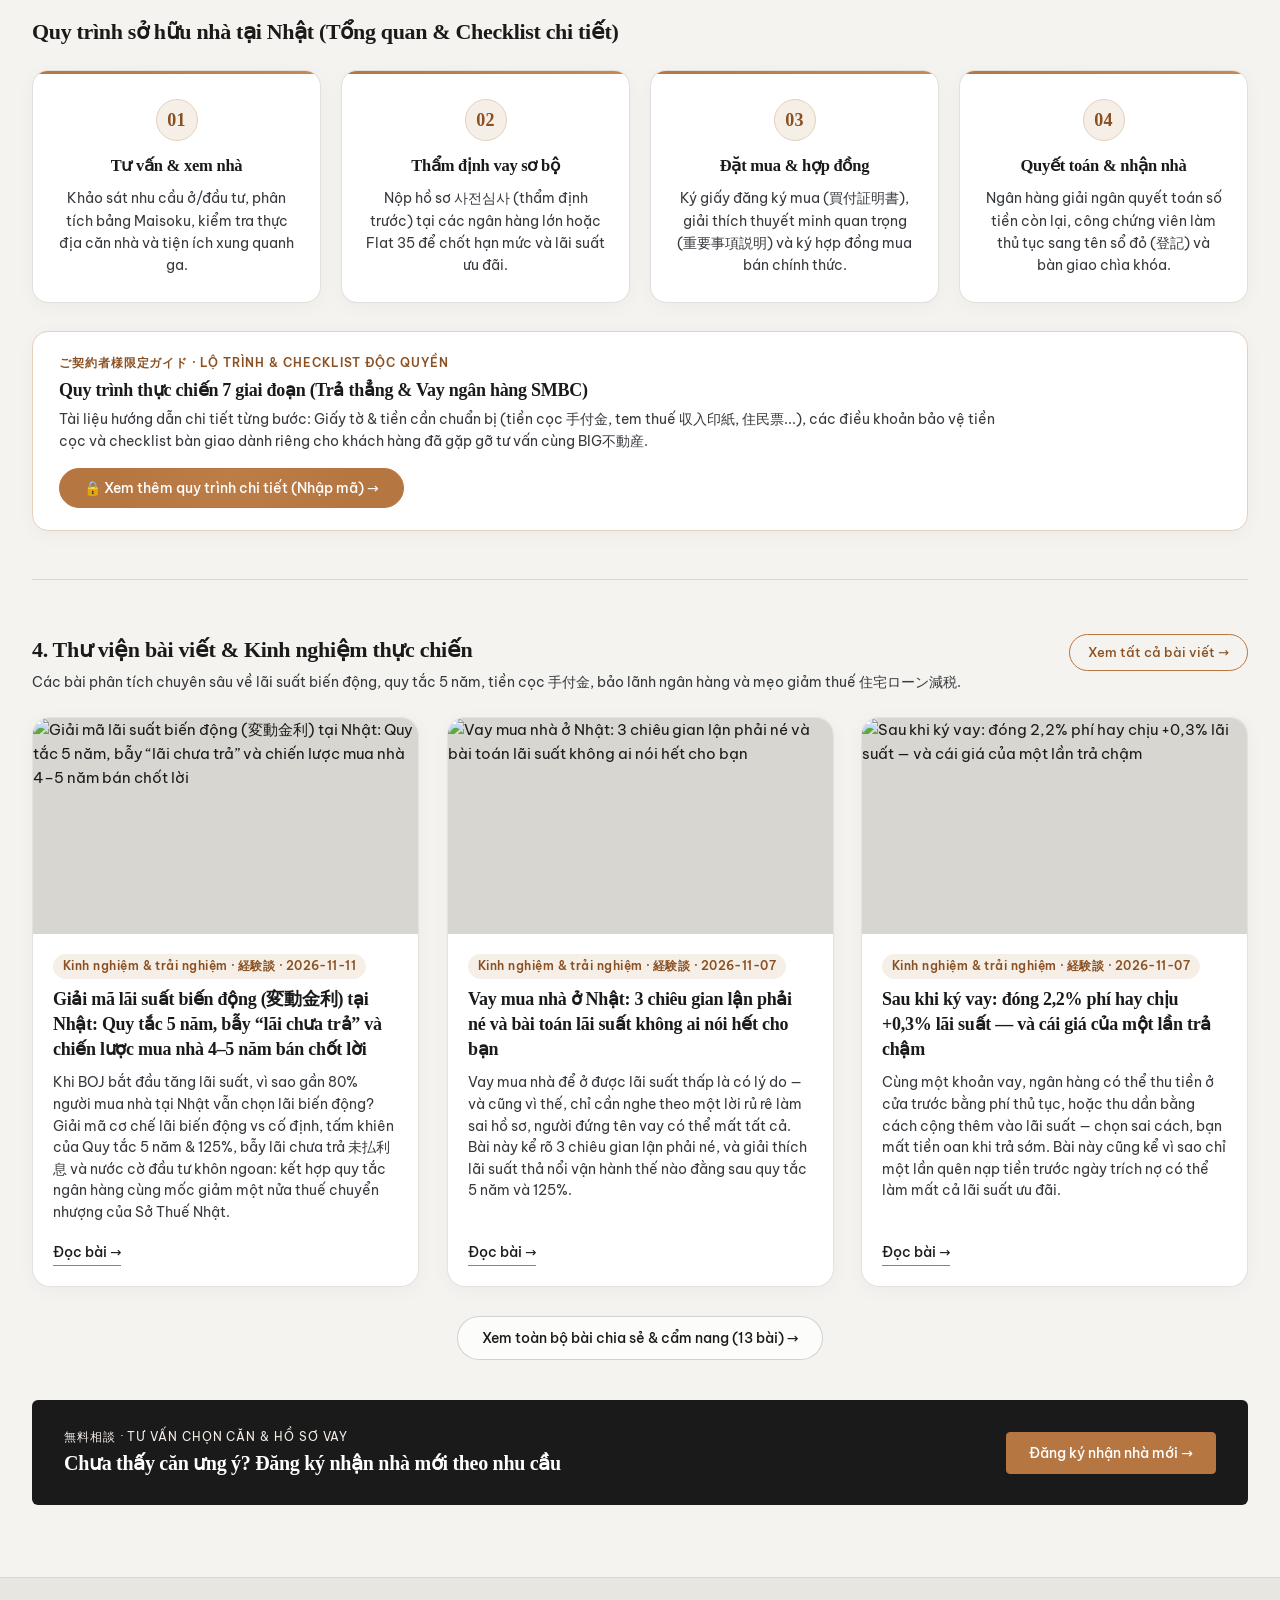
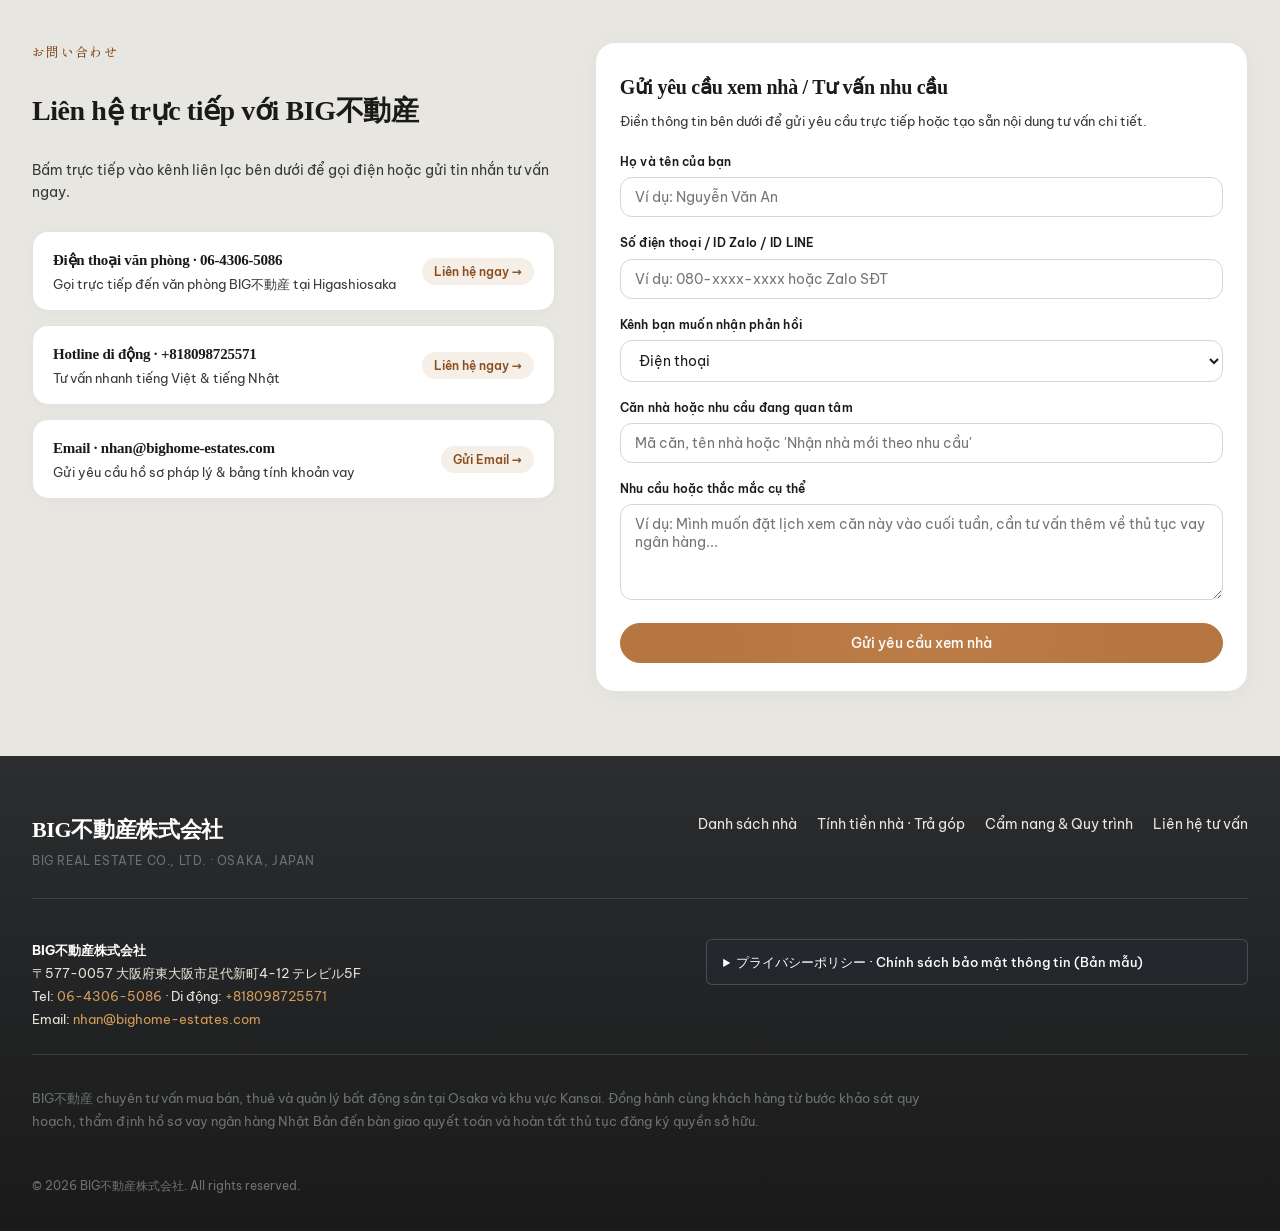
==== commit 2b901d99: "feat(ui): widen layout, add simple/detail calculator toggle, Source Serif 4 fonts, concrete backdrop" ====
--- a/index.html
+++ b/index.html
@@ -18,7 +18,7 @@
   <meta name="twitter:description" content="Danh mục nhà phố, căn hộ chọn lọc tại Osaka &amp; vùng Kansai. Thông tin minh bạch, tính khoản vay trực tiếp và hỗ trợ pháp lý trọn gói.">
   <meta name="twitter:image" content="https://images.unsplash.com/photo-1493976040374-85c8e12f0c0e?w=1600&auto=format&fit=crop">
 
-  <link rel="stylesheet" href="styles.css?v=20261111">
+  <link rel="stylesheet" href="styles.css?v=20261114f">
 </head>
 <body>
 
@@ -63,36 +63,36 @@
   </section>
 
   <!-- 1. MÁY TÍNH TIỀN TRẢ GÓP & SO SÁNH THUÊ NHÀ (Chuẩn công thức Keisan.site) -->
-  <section class="featured-section" id="featured">
+  <section class="featured-section keisan-mode-simple" id="featured">
     <div class="container">
-      <div class="section-head" style="margin-bottom: 20px;">
+      <div class="section-head" style="margin-bottom: 18px;">
         <div class="kicker">1. ローン返済（ボーナス併用）＆ 家賃比較 · Công cụ tính chi phí nhà ở</div>
         <h2 class="section-title serif">Bảng tính tiền trả góp mua nhà &amp; So sánh tiền thuê</h2>
-        <p style="font-size: 14px; color: var(--muted); margin-top: 4px;">
+        <p style="font-size: 14px; color: var(--muted); margin-top: 4px;" class="ks-simple-only">
+          Ước tính nhanh số tiền trả hàng tháng theo số tiền vay, lãi suất và số năm trả — kèm so sánh trực tiếp với tiền thuê nhà hiện tại.
+        </p>
+        <p style="font-size: 14px; color: var(--muted); margin-top: 4px;" class="ks-detail-only">
           Tính chính xác số tiền trả hàng tháng, kỳ thưởng Bonus, đổi lãi suất 2 giai đoạn (theo đúng chuẩn ngân hàng &amp; Keisan) và đối chiếu trực tiếp với tiền thuê nhà hàng tháng của bạn.
         </p>
       </div>
 
-      <!-- Các nút nạp nhanh kịch bản thực tế -->
-      <div class="keisan-presets" id="keisan-presets">
-        <button type="button" class="keisan-preset-btn active" onclick="applyKeisanPreset('house3480', this)">
-          Nhà phố Osaka 3,480万円 · 35 năm (Lãi 0.6%)
-        </button>
-        <button type="button" class="keisan-preset-btn" onclick="applyKeisanPreset('condo990', this)">
-          Căn hộ 990万円 · 25 năm (Trả nhẹ hơn thuê)
-        </button>
-        <button type="button" class="keisan-preset-btn" onclick="applyKeisanPreset('standard3000', this)">
-          Vay 3,000万円 · 35 năm (5 năm đầu 0.5% → 1.2%)
-        </button>
-        <button type="button" class="keisan-preset-btn" onclick="applyKeisanPreset('keisanDefault', this)">
-          Mẫu gốc Keisan (1,000万円 · Bonus 400万円 · 10 năm)
-        </button>
+      <!-- 2 nút Toggle: Bảng tính đơn giản / Bảng tính chi tiết -->
+      <div class="keisan-mode-bar">
+        <div class="keisan-mode-toggle" role="tablist" aria-label="Chế độ bảng tính vay mua nhà">
+          <button type="button" class="keisan-mode-btn active" id="btn-keisan-mode-simple" role="tab" aria-selected="true" onclick="setKeisanViewMode('simple')">
+            ⚡ Bảng tính đơn giản
+          </button>
+          <button type="button" class="keisan-mode-btn" id="btn-keisan-mode-detail" role="tab" aria-selected="false" onclick="setKeisanViewMode('detail')">
+            📊 Bảng tính chi tiết
+          </button>
+        </div>
       </div>
 
       <div class="keisan-grid">
         <!-- CỘT TRÁI: NHẬP THÔNG SỐ VAY & TIỀN THUÊ ĐỐI CHIẾU -->
         <div class="keisan-card">
-          <div class="keisan-section-label">1. Số tiền vay &amp; Phần trả thưởng Bonus (借入金額)</div>
+          <div class="keisan-section-label ks-simple-only">Thông số vay cơ bản (Nhập nhanh)</div>
+          <div class="keisan-section-label ks-detail-only">1. Số tiền vay &amp; Phần trả thưởng Bonus (借入金額)</div>
 
           <div class="keisan-form-row">
             <div class="keisan-field">
@@ -107,7 +107,7 @@
               <input type="range" id="ks-total-slider" class="keisan-range" min="100" max="8000" step="10" value="3480">
             </div>
 
-            <div class="keisan-field">
+            <div class="keisan-field ks-detail-only">
               <label for="ks-bonus-man">
                 <span>Trong đó trả vào kỳ Bonus</span>
                 <span class="jp-sub">うちボーナス返済</span>
@@ -120,160 +120,165 @@
             </div>
           </div>
 
-          <div class="keisan-section-label" style="margin-top: 8px;">2. Phương thức trả &amp; Thời gian vay (返済方式・期間)</div>
-
-          <div class="keisan-field" style="margin-bottom: 14px;">
-            <label>
-              <span>Phương thức tính trả góp</span>
-              <span class="jp-sub">返済方式</span>
-            </label>
-            <div class="keisan-method-tabs">
-              <button type="button" class="keisan-method-btn active" id="ks-method-ganri" onclick="setKeisanMethod('ganri')">
-                元利均等 · Gốc + Lãi đều mỗi tháng
-              </button>
-              <button type="button" class="keisan-method-btn" id="ks-method-gankin" onclick="setKeisanMethod('gankin')">
-                元金均等 · Gốc đều (Lãi giảm dần)
-              </button>
-            </div>
-          </div>
-
-          <div class="keisan-form-row-3">
-            <div class="keisan-field">
-              <label for="ks-term-years">
-                <span>Số năm vay</span>
-                <span class="jp-sub">返済期間(年)</span>
+          <div class="keisan-inputs-body">
+            <div class="keisan-section-label ks-detail-only" style="margin-top: 8px;">2. Phương thức trả &amp; Thời gian vay (返済方式・期間)</div>
+
+            <div class="keisan-field ks-detail-only" style="margin-bottom: 14px;">
+              <label>
+                <span>Phương thức tính trả góp</span>
+                <span class="jp-sub">返済方式</span>
               </label>
-              <div class="keisan-input-unit">
-                <input type="number" id="ks-term-years" class="form-control" min="1" max="50" step="1" value="35">
-                <span class="keisan-unit-tag">năm</span>
-              </div>
-            </div>
-
-            <div class="keisan-field">
-              <label for="ks-term-months">
-                <span>Số tháng lẻ</span>
-                <span class="jp-sub">ヶ月</span>
-              </label>
-              <select id="ks-term-months" class="form-control">
-                <option value="0" selected>0 tháng</option>
-                <option value="1">1 tháng</option>
-                <option value="2">2 tháng</option>
-                <option value="3">3 tháng</option>
-                <option value="4">4 tháng</option>
-                <option value="5">5 tháng</option>
-                <option value="6">6 tháng</option>
-                <option value="7">7 tháng</option>
-                <option value="8">8 tháng</option>
-                <option value="9">9 tháng</option>
-                <option value="10">10 tháng</option>
-                <option value="11">11 tháng</option>
-                <option value="12">12 tháng</option>
-              </select>
-            </div>
-
-            <div class="keisan-field">
-              <label for="ks-bonus-months">
-                <span>Tháng trả Bonus</span>
-                <span class="jp-sub">ボーナス月</span>
-              </label>
-              <select id="ks-bonus-months" class="form-control">
-                <option value="7-1" selected>Tháng 7 &amp; Tháng 1 (7月・1月)</option>
-                <option value="6-12">Tháng 6 &amp; Tháng 12 (6月・12月)</option>
-                <option value="8-2">Tháng 8 &amp; Tháng 2 (8月・2月)</option>
-              </select>
-            </div>
-          </div>
-
-          <div class="keisan-section-label" style="margin-top: 8px;">3. Lãi suất giai đoạn đầu &amp; Giai đoạn sau (当初金利・以降金利)</div>
-
-          <div class="keisan-form-row-3">
-            <div class="keisan-field">
-              <label for="ks-rate1">
-                <span>Lãi suất đầu</span>
-                <span class="jp-sub">当初金利</span>
-              </label>
-              <div class="keisan-input-unit">
-                <input type="number" id="ks-rate1" class="form-control" min="0" max="20" step="0.01" value="0.6">
-                <span class="keisan-unit-tag">%</span>
-              </div>
-            </div>
-
-            <div class="keisan-field">
-              <label for="ks-rate1-years">
-                <span>Trong mấy năm</span>
-                <span class="jp-sub">当初期間</span>
-              </label>
-              <div class="keisan-input-unit">
-                <input type="number" id="ks-rate1-years" class="form-control" min="1" max="50" step="1" value="5">
-                <span class="keisan-unit-tag">năm</span>
-              </div>
-            </div>
-
-            <div class="keisan-field">
-              <label for="ks-rate2">
-                <span>Lãi các năm sau</span>
-                <span class="jp-sub">以降の金利</span>
-              </label>
-              <div class="keisan-input-unit">
-                <input type="number" id="ks-rate2" class="form-control" min="0" max="20" step="0.01" value="0.6">
-                <span class="keisan-unit-tag">%</span>
-              </div>
-            </div>
-          </div>
-
-          <!-- Tùy chọn nâng cao thu gọn (Làm tròn & Tháng bắt đầu vay & Tiền thuê hiện tại) -->
-          <div class="keisan-form-row-3" style="margin-bottom: 0; padding-top: 8px; border-top: 1px solid var(--line);">
-            <div class="keisan-field">
-              <label for="ks-current-rent">
-                <span>Tiền thuê hiện tại</span>
-                <span class="jp-sub">現在の家賃</span>
-              </label>
-              <div class="keisan-input-unit">
-                <input type="number" id="ks-current-rent" class="form-control" min="0" max="1000000" step="1000" value="85000">
-                <span class="keisan-unit-tag">¥/th</span>
-              </div>
-            </div>
-
-            <div class="keisan-field">
-              <label for="ks-round-mode">
-                <span>Làm tròn số lẻ</span>
-                <span class="jp-sub">端数処理</span>
-              </label>
-              <select id="ks-round-mode" class="form-control">
-                <option value="floor" selected>切捨て · Làm tròn xuống</option>
-                <option value="round">四捨五入 · Làm tròn chuẩn</option>
-                <option value="ceil">切上げ · Làm tròn lên</option>
-              </select>
-            </div>
-
-            <div class="keisan-field">
-              <label for="ks-start-ym">
-                <span>Tháng giải ngân</span>
-                <span class="jp-sub">借入年月</span>
-              </label>
-              <input type="month" id="ks-start-ym" class="form-control" value="2026-01">
+              <div class="keisan-method-tabs">
+                <button type="button" class="keisan-method-btn active" id="ks-method-ganri" onclick="setKeisanMethod('ganri')">
+                  元利均等 · Gốc + Lãi đều mỗi tháng
+                </button>
+                <button type="button" class="keisan-method-btn" id="ks-method-gankin" onclick="setKeisanMethod('gankin')">
+                  元金均等 · Gốc đều (Lãi giảm dần)
+                </button>
+              </div>
+            </div>
+
+            <div class="keisan-form-row-3">
+              <div class="keisan-field">
+                <label for="ks-term-years">
+                  <span>Số năm vay</span>
+                  <span class="jp-sub">返済期間(年)</span>
+                </label>
+                <div class="keisan-input-unit">
+                  <input type="number" id="ks-term-years" class="form-control" min="1" max="50" step="1" value="35">
+                  <span class="keisan-unit-tag">năm</span>
+                </div>
+              </div>
+
+              <div class="keisan-field ks-detail-only">
+                <label for="ks-term-months">
+                  <span>Số tháng lẻ</span>
+                  <span class="jp-sub">ヶ月</span>
+                </label>
+                <select id="ks-term-months" class="form-control">
+                  <option value="0" selected>0 tháng</option>
+                  <option value="1">1 tháng</option>
+                  <option value="2">2 tháng</option>
+                  <option value="3">3 tháng</option>
+                  <option value="4">4 tháng</option>
+                  <option value="5">5 tháng</option>
+                  <option value="6">6 tháng</option>
+                  <option value="7">7 tháng</option>
+                  <option value="8">8 tháng</option>
+                  <option value="9">9 tháng</option>
+                  <option value="10">10 tháng</option>
+                  <option value="11">11 tháng</option>
+                  <option value="12">12 tháng</option>
+                </select>
+              </div>
+
+              <div class="keisan-field ks-detail-only">
+                <label for="ks-bonus-months">
+                  <span>Tháng trả Bonus</span>
+                  <span class="jp-sub">ボーナス月</span>
+                </label>
+                <select id="ks-bonus-months" class="form-control">
+                  <option value="7-1" selected>Tháng 7 &amp; Tháng 1 (7月・1月)</option>
+                  <option value="6-12">Tháng 6 &amp; Tháng 12 (6月・12月)</option>
+                  <option value="8-2">Tháng 8 &amp; Tháng 2 (8月・2月)</option>
+                </select>
+              </div>
+            </div>
+
+            <div class="keisan-section-label ks-detail-only" style="margin-top: 8px;">3. Lãi suất giai đoạn đầu &amp; Giai đoạn sau (当初金利・以降金利)</div>
+
+            <div class="keisan-form-row-3">
+              <div class="keisan-field">
+                <label for="ks-rate1">
+                  <span class="ks-simple-only">Lãi suất (%/năm)</span>
+                  <span class="ks-detail-only">Lãi suất đầu</span>
+                  <span class="jp-sub ks-simple-only">金利</span>
+                  <span class="jp-sub ks-detail-only">当初金利</span>
+                </label>
+                <div class="keisan-input-unit">
+                  <input type="number" id="ks-rate1" class="form-control" min="0" max="20" step="0.01" value="0.6">
+                  <span class="keisan-unit-tag">%</span>
+                </div>
+              </div>
+
+              <div class="keisan-field ks-detail-only">
+                <label for="ks-rate1-years">
+                  <span>Trong mấy năm</span>
+                  <span class="jp-sub">当初期間</span>
+                </label>
+                <div class="keisan-input-unit">
+                  <input type="number" id="ks-rate1-years" class="form-control" min="1" max="50" step="1" value="5">
+                  <span class="keisan-unit-tag">năm</span>
+                </div>
+              </div>
+
+              <div class="keisan-field ks-detail-only">
+                <label for="ks-rate2">
+                  <span>Lãi các năm sau</span>
+                  <span class="jp-sub">以降の金利</span>
+                </label>
+                <div class="keisan-input-unit">
+                  <input type="number" id="ks-rate2" class="form-control" min="0" max="20" step="0.01" value="0.6">
+                  <span class="keisan-unit-tag">%</span>
+                </div>
+              </div>
+            </div>
+
+            <!-- Tùy chọn nâng cao thu gọn (Làm tròn & Tháng bắt đầu vay & Tiền thuê hiện tại) -->
+            <div class="keisan-form-row-3 keisan-advanced-divider">
+              <div class="keisan-field">
+                <label for="ks-current-rent">
+                  <span>Tiền thuê hiện tại</span>
+                  <span class="jp-sub">現在の家賃</span>
+                </label>
+                <div class="keisan-input-unit">
+                  <input type="number" id="ks-current-rent" class="form-control" min="0" max="1000000" step="1000" value="85000">
+                  <span class="keisan-unit-tag">¥/th</span>
+                </div>
+              </div>
+
+              <div class="keisan-field ks-detail-only">
+                <label for="ks-round-mode">
+                  <span>Làm tròn số lẻ</span>
+                  <span class="jp-sub">端数処理</span>
+                </label>
+                <select id="ks-round-mode" class="form-control">
+                  <option value="floor" selected>切捨て · Làm tròn xuống</option>
+                  <option value="round">四捨五入 · Làm tròn chuẩn</option>
+                  <option value="ceil">切上げ · Làm tròn lên</option>
+                </select>
+              </div>
+
+              <div class="keisan-field ks-detail-only">
+                <label for="ks-start-ym">
+                  <span>Tháng giải ngân</span>
+                  <span class="jp-sub">借入年月</span>
+                </label>
+                <input type="month" id="ks-start-ym" class="form-control" value="2026-01">
+              </div>
             </div>
           </div>
         </div>
 
         <!-- CỘT PHẢI: KẾT QUẢ TRẢ GÓP, TỶ LỆ GỐC/LÃI & SO SÁNH TIỀN THUÊ NHÀ -->
         <div class="keisan-result-card">
-          <div class="keisan-section-label">Kết quả ước tính trả góp &amp; So sánh thuê nhà</div>
+          <div class="keisan-section-label ks-simple-only">Kết quả ước tính nhanh (Gốc + Lãi đều mỗi tháng)</div>
+          <div class="keisan-section-label ks-detail-only">Kết quả ước tính trả góp &amp; So sánh thuê nhà</div>
 
           <div class="keisan-hero-numbers">
             <div style="display: flex; justify-content: space-between; align-items: baseline; flex-wrap: wrap; gap: 8px;">
               <div>
                 <div style="font-size: 12px; color: var(--muted); font-weight: 500;" id="ks-res-pay1-label">
-                  Tiền trả hàng tháng (Kỳ đầu) · 毎月返済額
+                  Tiền trả hàng tháng · 毎月返済額
                 </div>
                 <div class="keisan-main-pay" id="ks-res-pay1">¥91,881<span style="font-size: 15px; font-weight: 400; color: var(--muted);">/tháng</span></div>
               </div>
               <div style="text-align: right;">
-                <span class="status-pill" id="ks-res-end-badge" style="margin-bottom: 0;">420 kỳ · Tất toán 2061/01</span>
-              </div>
-            </div>
-
-            <div class="keisan-sub-pay-grid">
+                <span class="status-pill" id="ks-res-end-badge" style="margin-bottom: 0;">420 kỳ (35 năm)</span>
+              </div>
+            </div>
+
+            <div class="keisan-sub-pay-grid ks-detail-only">
               <div>
                 <div style="font-size: 12px; color: var(--muted);" id="ks-res-pay2-label">Từ năm thứ 6 trở đi · 以降月額</div>
                 <div style="font-size: 17px; font-weight: 600; color: var(--ink);" class="serif" id="ks-res-pay2">¥91,881/tháng</div>
@@ -300,7 +305,7 @@
           </div>
 
           <!-- Bảng tóm tắt chuẩn Keisan (月払 vs ボーナス払) -->
-          <table class="spec-table" style="margin-bottom: 12px;">
+          <table class="spec-table ks-detail-only" style="margin-bottom: 12px;">
             <tbody>
               <tr>
                 <td>Phần trả hàng tháng (月払合計)</td>
@@ -322,7 +327,10 @@
             <button type="button" class="btn-primary" onclick="consultWithKeisanResult()">
               Nhờ BIG不動産 tư vấn gói vay này →
             </button>
-            <button type="button" class="btn-secondary" id="btn-toggle-keisan-table" onclick="toggleKeisanSchedule()">
+            <button type="button" class="btn-secondary ks-simple-only" onclick="setKeisanViewMode('detail', true)">
+              Mở bảng tính chi tiết (Bonus, 2 kỳ lãi, lịch trả nợ) →
+            </button>
+            <button type="button" class="btn-secondary ks-detail-only" id="btn-toggle-keisan-table" onclick="toggleKeisanSchedule()">
               Xem bảng lịch trả nợ chi tiết ↓
             </button>
           </div>
@@ -333,7 +341,7 @@
       </div>
 
       <!-- BẢNG LỊCH TRẢ NỢ CHI TIẾT (Mở rộng khi bấm nút, đúng chuẩn 9 cột của Keisan.site + Tải CSV) -->
-      <div class="keisan-schedule-wrap" id="keisan-schedule-wrap">
+      <div class="keisan-schedule-wrap ks-detail-only" id="keisan-schedule-wrap">
         <div style="display: flex; flex-wrap: wrap; justify-content: space-between; align-items: center; gap: 12px; margin-bottom: 14px;">
           <div>
             <h3 class="serif" style="font-size: 18px;">Bảng lịch trả nợ &amp; dư nợ chi tiết (返済予定表)</h3>
@@ -473,7 +481,7 @@
       <div class="section-head" style="margin-bottom: 32px;">
         <div class="kicker">3. ノウハウ・ガイド · Cẩm nang &amp; Quy trình</div>
         <h2 class="section-title serif">Lộ trình mua nhà &amp; Kinh nghiệm thực chiến</h2>
-        <p style="font-size: 14.5px; color: var(--muted); margin-top: 6px; max-width: 780px;">
+        <p style="font-size: 14.5px; color: var(--muted); margin-top: 6px; max-width: 1080px;">
           Toàn bộ hành trình từ lúc tìm kiếm, tính toán tài chính, làm việc với ngân hàng Nhật Bản đến khi nhận chìa khóa và hoàn tất khai thuế năm đầu.
         </p>
       </div>
@@ -838,7 +846,7 @@
   </div>
 
   <script src="config.js?v=20261110z"></script>
-  <script src="i18n.js?v=20261110z"></script>
-  <script src="app.js?v=20261111"></script>
+  <script src="i18n.js?v=20261114a"></script>
+  <script src="app.js?v=20261114a"></script>
 </body>
 </html>
--- a/styles.css
+++ b/styles.css
@@ -2,9 +2,13 @@
    STYLE GUIDE — BIG不動産 (Japandi Portfolio)
    ========================================================================== */
 
-@import url('https://fonts.googleapis.com/css2?family=Be+Vietnam+Pro:wght@300;400;500;600&family=Shippori+Mincho+B1:wght@400;500;600;700&display=swap');
+@import url('https://fonts.googleapis.com/css2?family=Be+Vietnam+Pro:wght@300;400;500;600;700&family=Source+Serif+4:ital,opsz,wght@0,8..60,400..700;1,8..60,400..600&family=Shippori+Mincho+B1:wght@400;500;600;700&display=swap');
 
 :root {
+  /* Hệ thống font: Source Serif 4 (hỗ trợ đầy đủ Tiếng Việt) + Shippori Mincho B1 (Nhật) & Be Vietnam Pro */
+  --font-sans: 'Be Vietnam Pro', -apple-system, BlinkMacSystemFont, "SF Pro Display", "SF Pro Text", "Hiragino Sans", "Hiragino Kaku Gothic ProN", "Yu Gothic UI", system-ui, sans-serif;
+  --font-serif: 'Source Serif 4', 'Shippori Mincho B1', "Hiragino Mincho ProN", "Yu Mincho", Georgia, serif;
+
   /* Bảng màu UI/UX & Phong thủy Ngũ Hành (60% Kim - 30% Thủy - 10% Thổ) từ kiến trúc Japandi */
   /* Hành Kim (60% - Nền chủ đạo: Trắng kem tường & Xám sáng bậc đá) */
   --bg: #F4F3EF;          /* Trắng kem tường (Wall Cream White) — Thoáng đãng, tối giản */
@@ -17,17 +21,31 @@
   --accent: #2B2D2F;      /* Xám than chì đậm khung vòm bê tông (Charcoal Arch) — Menu & khối cấu trúc */
   --accent-ink: #1A1A1A;
   --accent-soft: #E6E4DF;
-  --muted: #4E5154;       /* Xám trung tính cho chữ mô tả */
-  --faint: #7A7E82;       /* Xám đá nhạt cho ghi chú phụ */
+  --muted: #36393D;       /* Xám than đậm giúp chữ mô tả sắc nét trên nền bê tông kiến trúc */
+  --faint: #6D7175;       /* Xám đá cho ghi chú phụ */
 
   /* Hành Thổ (10% - Điểm nhấn ấm áp: Nâu gỗ Teak / Cam đất ấm & Ánh đèn vàng dịu) */
   --amber: #B67642;       /* Nâu gỗ Teak / Warm Terracotta — Điểm nhấn chủ đạo */
   --amber-glow: #C88A51;  /* Ánh đèn spotlight vàng dịu trên hiên nhà */
-  --amber-ink: #965B2B;   /* Nâu gỗ đậm cho nhãn giá & thông tin quan trọng trên nền sáng */
+  --amber-ink: #8A5021;   /* Nâu gỗ đậm giữ tương phản chuẩn trên nền bê tông sáng */
   --amber-soft: #F6EFE8;  /* Nền ánh gỗ ấm dịu */
   --amber-line: #E5D0BC;  /* Viền nâu gỗ nhạt */
   --cta: #B67642;         /* Nút bấm chính (CTA) — Nâu gỗ Teak ấm áp */
   --cta-ink: #FFFFFF;
+
+  /* Ánh sáng bóng đèn sợi tóc vàng ấm (2700K Filament Glow khi hover) */
+  --bulb-filament: #FFE58F;
+  --bulb-gold: #FFC247;
+  --bulb-halo:
+    0 0 0 1.5px rgba(255, 210, 88, 0.9),
+    0 14px 32px rgba(26, 26, 26, 0.11),
+    0 0 32px rgba(255, 198, 62, 0.72),
+    0 0 70px rgba(245, 166, 35, 0.48),
+    inset 0 2px 26px rgba(255, 228, 128, 0.56);
+  --bulb-btn-glow:
+    0 0 22px rgba(255, 200, 68, 0.76),
+    0 0 46px rgba(245, 166, 35, 0.44),
+    0 6px 18px rgba(182, 118, 66, 0.3);
 }
 
 * {
@@ -38,12 +56,15 @@
 
 html {
   scroll-behavior: smooth;
+  background-color: var(--bg);
 }
 
 body {
-  background-color: var(--bg);
-  color: var(--ink);
-  font-family: -apple-system, BlinkMacSystemFont, "SF Pro Display", "SF Pro Text", "Hiragino Sans", "Hiragino Kaku Gothic ProN", "Yu Gothic UI", "Be Vietnam Pro", system-ui, sans-serif;
+  position: relative;
+  z-index: 0;
+  background-color: transparent;
+  color: var(--ink);
+  font-family: var(--font-sans);
   font-weight: 400;
   line-height: 1.6;
   font-size: 15px;
@@ -52,8 +73,21 @@
   text-rendering: optimizeLegibility;
 }
 
+/* Nền bê tông đá terrazzo kiến trúc làm mờ nhẹ giúp chữ phía trước sắc nét, dễ đọc */
+body::before {
+  content: "";
+  position: fixed;
+  inset: -8px;
+  z-index: -1;
+  pointer-events: none;
+  background:
+    linear-gradient(180deg, rgba(244, 243, 239, 0.50) 0%, rgba(244, 243, 239, 0.42) 55%, rgba(238, 236, 231, 0.50) 100%),
+    url('assets/concrete-wall-bg.jpg?v=20261114e') 0 0 / 512px 1024px repeat;
+  filter: blur(1.8px);
+}
+
 h1, h2, h3, h4, .serif {
-  font-family: 'Shippori Mincho B1', 'Noto Serif', -apple-system, BlinkMacSystemFont, "SF Pro Display", "Hiragino Mincho ProN", serif;
+  font-family: var(--font-serif);
   font-weight: 600;
   color: var(--ink);
   letter-spacing: -0.015em;
@@ -72,9 +106,10 @@
 
 /* Container */
 .container {
-  max-width: 1140px;
+  max-width: 1680px;
+  width: 100%;
   margin: 0 auto;
-  padding: 0 24px;
+  padding: 0 clamp(16px, 2.5vw, 36px);
 }
 
 /* Buttons — Bo góc dạng con nhộng (Apple Pill) & Micro-interactions ánh sáng dịu */
@@ -98,10 +133,10 @@
   transition: all 0.35s cubic-bezier(0.16, 1, 0.3, 1);
 }
 .btn-primary:hover {
-  background-color: var(--amber-glow);
-  border-color: var(--amber-glow);
-  box-shadow: 0 8px 24px rgba(182, 118, 66, 0.35), 0 0 16px rgba(200, 138, 81, 0.4);
-  transform: translateY(-1.5px);
+  background-color: #D88A2E;
+  border-color: var(--bulb-gold);
+  box-shadow: var(--bulb-btn-glow);
+  transform: translateY(-2px);
 }
 
 .btn-secondary {
@@ -109,23 +144,25 @@
   align-items: center;
   justify-content: center;
   gap: 6px;
-  background: transparent;
-  color: var(--accent);
+  background-color: rgba(255, 255, 255, 0.72);
+  backdrop-filter: blur(8px);
+  -webkit-backdrop-filter: blur(8px);
+  color: var(--ink);
   font-family: inherit;
   font-size: 14px;
   font-weight: 500;
   padding: 10px 24px;
   border-radius: 999px;
-  border: 1px solid var(--line);
+  border: 1px solid rgba(43, 45, 47, 0.2);
   cursor: pointer;
   transition: all 0.3s cubic-bezier(0.16, 1, 0.3, 1);
 }
 .btn-secondary:hover {
-  background-color: var(--accent);
-  border-color: var(--accent);
-  color: #F4F3EF;
-  box-shadow: 0 6px 18px rgba(43, 45, 47, 0.18);
-  transform: translateY(-1.5px);
+  background-color: #FFF7DF;
+  border-color: var(--bulb-gold);
+  color: #5C380B;
+  box-shadow: var(--bulb-btn-glow);
+  transform: translateY(-2px);
 }
 
 .btn-outline-amber {
@@ -146,10 +183,11 @@
   transition: all 0.3s cubic-bezier(0.16, 1, 0.3, 1);
 }
 .btn-outline-amber:hover {
-  background-color: var(--amber-soft);
-  border-color: var(--amber-glow);
-  box-shadow: 0 4px 16px rgba(200, 138, 81, 0.25);
-  transform: translateY(-1px);
+  background-color: #FFF5D6;
+  border-color: var(--bulb-gold);
+  color: #6B3F0D;
+  box-shadow: var(--bulb-btn-glow);
+  transform: translateY(-1.5px);
 }
 
 /* ==========================================================================
@@ -259,7 +297,7 @@
   letter-spacing: 0.1em;
   text-transform: uppercase;
   margin-bottom: 12px;
-  font-family: 'Shippori Mincho B1', serif;
+  font-family: var(--font-serif);
 }
 .hero-title {
   font-size: clamp(28px, 4.5vw, 42px);
@@ -267,13 +305,13 @@
   letter-spacing: -0.025em;
   margin-bottom: 18px;
   color: var(--ink);
-  max-width: 820px;
+  max-width: 1200px;
   font-weight: 600;
 }
 .hero-desc {
   font-size: 16px;
   color: var(--muted);
-  max-width: 680px;
+  max-width: 960px;
   margin-bottom: 28px;
   line-height: 1.7;
 }
@@ -315,7 +353,7 @@
 .metric-val {
   font-size: 24px;
   color: var(--ink);
-  font-family: 'Shippori Mincho B1', serif;
+  font-family: var(--font-serif);
   font-weight: 600;
 }
 .metric-label {
@@ -334,7 +372,7 @@
 .banner-frame {
   position: relative;
   width: 100%;
-  height: 380px;
+  height: 420px;
   overflow: hidden;
   border-radius: 20px;
   box-shadow: 0 10px 30px rgba(0, 0, 0, 0.07);
@@ -353,7 +391,7 @@
   padding: 24px 28px 18px;
   background: linear-gradient(to top, rgba(37, 41, 46, 0.78), transparent);
   color: #FFFFFF;
-  font-family: 'Shippori Mincho B1', serif;
+  font-family: var(--font-serif);
   font-size: 14px;
   letter-spacing: 0.05em;
 }
@@ -362,7 +400,9 @@
    4. FEATURED PROPERTY (Căn nổi bật)
    ========================================================================== */
 section.featured-section {
-  background-color: var(--bg-soft);
+  background-color: rgba(222, 220, 214, 0.56);
+  border-top: 1px solid rgba(43, 45, 47, 0.08);
+  border-bottom: 1px solid rgba(43, 45, 47, 0.08);
   padding: 64px 0;
   margin-bottom: 72px;
 }
@@ -444,7 +484,7 @@
 .featured-price {
   font-size: 32px;
   color: var(--amber-ink);
-  font-family: 'Shippori Mincho B1', serif;
+  font-family: var(--font-serif);
   font-weight: 600;
   margin-bottom: 20px;
 }
@@ -496,19 +536,25 @@
   margin-bottom: 32px;
 }
 .filter-btn {
-  background: transparent;
-  color: var(--muted);
-  border: 1px solid var(--line);
+  background-color: rgba(255, 255, 255, 0.68);
+  backdrop-filter: blur(6px);
+  -webkit-backdrop-filter: blur(6px);
+  color: var(--ink);
+  border: 1px solid rgba(43, 45, 47, 0.16);
   padding: 7px 18px;
   border-radius: 999px;
   font-size: 13px;
-  font-family: 'Be Vietnam Pro', sans-serif;
+  font-family: var(--font-sans);
   cursor: pointer;
   transition: all 0.2s;
 }
 .filter-btn:hover {
-  border-color: var(--accent);
-  color: var(--ink);
+  border-color: var(--bulb-gold);
+  box-shadow: var(--bulb-btn-glow);
+}
+.filter-btn:not(.active):hover {
+  background-color: #FFF7DF;
+  color: #5C380B;
 }
 .filter-btn.active {
   background-color: var(--ink);
@@ -518,8 +564,13 @@
 
 .property-grid {
   display: grid;
-  grid-template-columns: repeat(auto-fill, minmax(280px, 1fr));
-  gap: 20px;
+  grid-template-columns: repeat(auto-fill, minmax(320px, 1fr));
+  gap: 24px;
+}
+@media (min-width: 960px) {
+  .property-grid[data-limit="3"] {
+    grid-template-columns: repeat(3, 1fr);
+  }
 }
 .property-card {
   background-color: var(--card);
@@ -529,12 +580,9 @@
   display: flex;
   flex-direction: column;
   box-shadow: 0 4px 20px rgba(0, 0, 0, 0.035);
-  transition: transform 0.35s cubic-bezier(0.16, 1, 0.3, 1), box-shadow 0.35s cubic-bezier(0.16, 1, 0.3, 1), border-color 0.3s ease;
 }
 .property-card:hover {
   transform: translateY(-4px);
-  border-color: var(--amber-glow);
-  box-shadow: 0 16px 36px rgba(0, 0, 0, 0.08), 0 0 20px rgba(200, 138, 81, 0.16);
 }
 .card-image-wrap {
   position: relative;
@@ -616,7 +664,7 @@
 .card-price {
   font-size: 18.5px;
   color: var(--amber-ink);
-  font-family: 'Shippori Mincho B1', serif;
+  font-family: var(--font-serif);
   font-weight: 700;
   letter-spacing: -0.01em;
 }
@@ -684,7 +732,7 @@
    ========================================================================== */
 section.guide-section {
   padding: 56px 0 72px;
-  border-top: 1px solid var(--line);
+  border-top: 1px solid rgba(43, 45, 47, 0.14);
 }
 .guide-subblock {
   margin-bottom: 48px;
@@ -699,7 +747,7 @@
 }
 .guide-divider-line {
   height: 1px;
-  background: var(--line);
+  background: rgba(43, 45, 47, 0.14);
   margin: 48px 0 52px;
 }
 
@@ -712,8 +760,13 @@
 }
 .article-grid {
   display: grid;
-  grid-template-columns: repeat(auto-fill, minmax(320px, 1fr));
-  gap: 32px;
+  grid-template-columns: repeat(auto-fill, minmax(340px, 1fr));
+  gap: 28px;
+}
+@media (min-width: 960px) {
+  .article-grid[data-limit="3"] {
+    grid-template-columns: repeat(3, 1fr);
+  }
 }
 .article-card {
   background-color: var(--card);
@@ -723,12 +776,9 @@
   display: flex;
   flex-direction: column;
   box-shadow: 0 4px 20px rgba(0, 0, 0, 0.035);
-  transition: transform 0.35s cubic-bezier(0.16, 1, 0.3, 1), box-shadow 0.35s cubic-bezier(0.16, 1, 0.3, 1), border-color 0.3s ease;
 }
 .article-card:hover {
   transform: translateY(-4px);
-  border-color: var(--amber-glow);
-  box-shadow: 0 16px 36px rgba(0, 0, 0, 0.08);
 }
 .article-img-wrap {
   width: 100%;
@@ -798,7 +848,7 @@
   align-self: flex-start;
   background: transparent;
   border: none;
-  font-family: 'Be Vietnam Pro', sans-serif;
+  font-family: var(--font-sans);
   color: var(--ink);
   font-size: 13.5px;
   font-weight: 500;
@@ -820,35 +870,72 @@
 .process-grid {
   display: grid;
   grid-template-columns: repeat(4, 1fr);
-  gap: 24px;
+  gap: 20px;
+  align-items: stretch;
 }
 .process-step {
-  padding-top: 16px;
-  border-top: 2px solid var(--amber);
+  background-color: var(--card);
+  border: 1px solid rgba(216, 214, 208, 0.75);
+  border-radius: 16px;
+  padding: 28px 24px 26px;
+  display: flex;
+  flex-direction: column;
+  align-items: center;
+  text-align: center;
+  box-shadow: 0 4px 20px rgba(0, 0, 0, 0.035);
+}
+.process-step::after {
+  content: "";
+  position: absolute;
+  top: 0;
+  left: 0;
+  right: 0;
+  height: 3px;
+  background: linear-gradient(90deg, var(--amber), var(--amber-glow));
+  z-index: 3;
+  pointer-events: none;
+  transition: background 0.35s ease;
+}
+.process-step:hover::after {
+  background: linear-gradient(90deg, var(--amber-glow), var(--bulb-filament), var(--bulb-gold));
 }
 .step-num {
-  font-family: 'Shippori Mincho B1', serif;
-  font-size: 20px;
+  font-family: var(--font-serif);
+  font-size: 18px;
   color: var(--amber-ink);
   font-weight: 600;
-  margin-bottom: 8px;
+  width: 42px;
+  height: 42px;
+  border-radius: 999px;
+  background-color: var(--amber-soft);
+  border: 1px solid var(--amber-line);
+  display: inline-flex;
+  align-items: center;
+  justify-content: center;
+  margin-bottom: 14px;
+  letter-spacing: 0.02em;
 }
 .step-title {
-  font-size: 16px;
+  font-size: 16.5px;
+  font-weight: 600;
   margin-bottom: 10px;
   color: var(--ink);
+  line-height: 1.35;
 }
 .step-desc {
   font-size: 13.5px;
   color: var(--muted);
-  line-height: 1.6;
+  line-height: 1.65;
+  max-width: 34ch;
+  margin: 0 auto;
 }
 
 /* ==========================================================================
    8. CONTACT (Khối liên hệ & Form)
    ========================================================================== */
 section.contact-section {
-  background-color: var(--bg-soft);
+  background-color: rgba(222, 220, 214, 0.56);
+  border-top: 1px solid rgba(43, 45, 47, 0.08);
   padding: 64px 0;
 }
 .contact-grid {
@@ -871,12 +958,9 @@
   align-items: center;
   justify-content: space-between;
   box-shadow: 0 2px 14px rgba(0, 0, 0, 0.03);
-  transition: all 0.3s cubic-bezier(0.16, 1, 0.3, 1);
 }
 .channel-card:hover {
-  border-color: var(--amber);
-  transform: translateY(-2px);
-  box-shadow: 0 8px 24px rgba(0, 0, 0, 0.06);
+  transform: translateY(-3px);
 }
 .channel-info h4 {
   font-size: 15px;
@@ -1026,7 +1110,7 @@
   font-size: 13px;
   color: var(--faint);
   line-height: 1.7;
-  max-width: 680px;
+  max-width: 920px;
 }
 .footer-copy {
   font-size: 12px;
@@ -1090,7 +1174,7 @@
 .dialog-price {
   font-size: 28px;
   color: var(--amber-ink);
-  font-family: 'Shippori Mincho B1', serif;
+  font-family: var(--font-serif);
   font-weight: 700;
   margin-bottom: 20px;
 }
@@ -1269,32 +1353,94 @@
 /* ==========================================================================
    MÁY TÍNH KHOẢN VAY & SO SÁNH TIỀN THUÊ NHÀ (Chuẩn Keisan.site — Japandi UI)
    ========================================================================== */
-.keisan-presets {
+.keisan-mode-bar {
   display: flex;
   flex-wrap: wrap;
-  gap: 8px;
+  align-items: center;
+  gap: 10px;
   margin-bottom: 20px;
 }
-.keisan-preset-btn {
-  background-color: var(--card);
-  color: var(--ink);
+
+.keisan-mode-toggle {
+  display: inline-flex;
+  align-items: center;
+  gap: 4px;
+  background-color: rgba(255, 255, 255, 0.78);
   border: 1px solid var(--line);
   border-radius: 999px;
-  padding: 6px 14px;
-  font-family: 'Be Vietnam Pro', sans-serif;
-  font-size: 12.5px;
+  padding: 4px;
+  box-shadow: 0 2px 10px rgba(0, 0, 0, 0.035);
+}
+
+.keisan-mode-btn {
+  border: none;
+  background: transparent;
+  color: var(--muted);
+  font-family: inherit;
+  font-size: 13.5px;
+  font-weight: 500;
+  padding: 9px 22px;
+  border-radius: 999px;
   cursor: pointer;
-  transition: all 0.2s;
-}
-.keisan-preset-btn:hover {
-  border-color: var(--amber);
-  background-color: var(--amber-soft);
-  color: var(--amber-ink);
-}
-.keisan-preset-btn.active {
+  white-space: nowrap;
+  transition: all 0.28s cubic-bezier(0.16, 1, 0.3, 1);
+}
+
+.keisan-mode-btn:hover {
+  color: var(--ink);
+  box-shadow: 0 0 14px rgba(255, 200, 68, 0.45);
+}
+.keisan-mode-btn:not(.active):hover {
+  background-color: rgba(255, 245, 214, 0.85);
+  color: #5C380B;
+}
+
+.keisan-mode-btn.active {
   background-color: var(--ink);
-  color: var(--cta-ink);
-  border-color: var(--ink);
+  color: #FFFFFF;
+  box-shadow: 0 3px 12px rgba(26, 26, 26, 0.16);
+}
+
+.featured-section.keisan-mode-simple .ks-detail-only {
+  display: none !important;
+}
+.featured-section.keisan-mode-detail .ks-simple-only {
+  display: none !important;
+}
+.featured-section.keisan-mode-simple .keisan-form-row {
+  grid-template-columns: 1fr;
+  margin-bottom: 18px;
+}
+.featured-section.keisan-mode-simple .keisan-inputs-body {
+  display: grid;
+  grid-template-columns: repeat(3, 1fr);
+  gap: 14px;
+  margin-top: 6px;
+}
+.featured-section.keisan-mode-simple .keisan-inputs-body .keisan-form-row-3 {
+  display: contents;
+}
+.featured-section.keisan-mode-detail .keisan-advanced-divider {
+  margin-bottom: 0;
+  padding-top: 8px;
+  border-top: 1px solid var(--line);
+}
+
+@media (max-width: 768px) {
+  .keisan-mode-toggle {
+    width: 100%;
+  }
+  .keisan-mode-btn {
+    flex: 1;
+    text-align: center;
+    padding: 8px 10px;
+    font-size: 12.5px;
+  }
+}
+@media (max-width: 600px) {
+  .featured-section.keisan-mode-simple .keisan-inputs-body {
+    grid-template-columns: 1fr;
+  }
 }
 
 .keisan-grid {
@@ -1393,6 +1539,14 @@
   text-align: center;
   transition: all 0.25s cubic-bezier(0.16, 1, 0.3, 1);
 }
+.keisan-method-btn:hover {
+  border-color: var(--bulb-gold);
+  box-shadow: 0 0 14px rgba(255, 200, 68, 0.45);
+}
+.keisan-method-btn:not(.active):hover {
+  background-color: #FFF7DF;
+  color: #5C380B;
+}
 .keisan-method-btn.active {
   background-color: var(--ink);
   color: var(--cta-ink);
@@ -1418,7 +1572,7 @@
 .keisan-main-pay {
   font-size: clamp(28px, 3.5vw, 36px);
   color: var(--amber-ink);
-  font-family: 'Shippori Mincho B1', serif;
+  font-family: var(--font-serif);
   font-weight: 600;
   line-height: 1.2;
 }
@@ -1555,7 +1709,7 @@
   gap: 20px;
 }
 .mid-cta-copy {
-  max-width: 680px;
+  max-width: 960px;
 }
 .mid-cta-kicker {
   font-size: 11.5px;
@@ -1573,18 +1727,21 @@
   display: inline-block;
   background-color: var(--cta);
   color: var(--cta-ink);
-  font-family: 'Be Vietnam Pro', sans-serif;
+  font-family: var(--font-sans);
   font-size: 14px;
   font-weight: 500;
   padding: 11px 22px;
   border-radius: 4px;
   border: 1px solid var(--amber);
   cursor: pointer;
-  transition: opacity 0.2s;
+  transition: all 0.3s cubic-bezier(0.16, 1, 0.3, 1);
   white-space: nowrap;
 }
 .btn-mid-cta:hover {
-  opacity: 0.92;
+  background-color: #D88A2E;
+  border-color: var(--bulb-gold);
+  box-shadow: var(--bulb-btn-glow);
+  transform: translateY(-1.5px);
 }
 
 /* Nút liên hệ trực tiếp (tel:, WhatsApp, Zalo, LINE) */
@@ -1600,8 +1757,7 @@
   cursor: pointer;
 }
 .channel-card-link:hover {
-  border-color: var(--amber);
-  background-color: var(--amber-soft);
+  background-color: #FFFBF0;
 }
 
 /* Công cụ tính khoản vay trong Hộp chi tiết (Chỉ hiện với căn type === "buy") */
@@ -1644,7 +1800,7 @@
 .loan-monthly-val {
   font-size: 22px;
   color: var(--amber-ink);
-  font-family: 'Shippori Mincho B1', serif;
+  font-family: var(--font-serif);
   font-weight: 600;
 }
 .loan-disclaimer {
@@ -1754,14 +1910,17 @@
 /* ==========================================================================
    RESPONSIVE (Mobile không tràn ngang)
    ========================================================================== */
+@media (max-width: 1024px) {
+  .process-grid {
+    grid-template-columns: repeat(2, 1fr);
+    gap: 18px;
+  }
+}
+
 @media (max-width: 860px) {
   .featured-grid,
   .contact-grid {
     grid-template-columns: 1fr;
-  }
-  .process-grid {
-    grid-template-columns: repeat(2, 1fr);
-    gap: 20px;
   }
 }
 
@@ -2130,10 +2289,11 @@
    ========================================================================== */
 .vip-process-trigger-wrap {
   margin-top: 28px;
-  padding: 20px 24px;
+  padding: 22px 26px;
   background-color: var(--card);
   border: 1px solid var(--amber-line);
-  border-radius: 6px;
+  border-radius: 16px;
+  box-shadow: 0 4px 20px rgba(0, 0, 0, 0.035);
   display: flex;
   flex-wrap: wrap;
   align-items: center;
@@ -2142,7 +2302,7 @@
 }
 
 .vip-process-trigger-info {
-  max-width: 680px;
+  max-width: 960px;
 }
 
 .vip-process-trigger-kicker {
@@ -2204,7 +2364,7 @@
   border-radius: 4px;
   padding: 10px 14px;
   width: 180px;
-  font-family: 'Be Vietnam Pro', sans-serif;
+  font-family: var(--font-sans);
 }
 
 .vip-code-input:focus {
@@ -2294,7 +2454,7 @@
   padding: 12px 16px;
   border-radius: 4px;
   cursor: pointer;
-  font-family: 'Be Vietnam Pro', sans-serif;
+  font-family: var(--font-sans);
   text-align: left;
   transition: all 0.15s;
 }
@@ -2482,14 +2642,15 @@
   padding: 4px 11px;
   border-radius: 999px;
   cursor: pointer;
-  font-family: 'Be Vietnam Pro', sans-serif;
+  font-family: var(--font-sans);
   transition: all 0.15s;
 }
 
 .vip-article-chip:hover {
-  background-color: var(--amber);
+  background-color: #D88A2E;
   color: #FFFFFF;
-  border-color: var(--amber);
+  border-color: var(--bulb-gold);
+  box-shadow: var(--bulb-btn-glow);
 }
 
 /* Bảng so sánh 2 nhánh (Phần B) */
@@ -2542,6 +2703,7 @@
 }
 
 @media print {
+  body::before,
   .site-header,
   .hero,
   .portfolio-section,
@@ -2645,7 +2807,7 @@
   right: 0;
   bottom: 0;
   height: 1px;
-  background-color: var(--line);
+  background-color: rgba(43, 45, 47, 0.16);
   transform-origin: left center;
   transform: scaleX(0);
   transition: transform 1.05s cubic-bezier(0.22, 1, 0.36, 1) 0.12s;
@@ -2693,53 +2855,84 @@
   transform: scaleX(1);
 }
 
-/* 12.3. Micro-interactions mô phỏng ánh đèn Spotlight trần hiên nhà (#B67642 / #C88A51) */
+/* 12.3. Micro-interactions mô phỏng ánh sáng bóng đèn sợi tóc vàng ấm (2700K Filament Glow) */
 .property-card,
 .article-card,
 .process-step,
-.channel-card {
+.channel-card,
+.vip-process-trigger-wrap {
   position: relative;
   overflow: hidden;
-  transition: transform 0.4s cubic-bezier(0.22, 1, 0.36, 1), box-shadow 0.4s cubic-bezier(0.22, 1, 0.36, 1), border-color 0.4s ease;
+  transition: transform 0.36s cubic-bezier(0.22, 1, 0.36, 1), box-shadow 0.36s cubic-bezier(0.22, 1, 0.36, 1), border-color 0.32s ease;
 }
 .property-card::before,
 .article-card::before,
 .process-step::before,
-.channel-card::before {
+.channel-card::before,
+.vip-process-trigger-wrap::before {
   content: "";
   position: absolute;
   inset: 0;
-  background: radial-gradient(
-    circle at 50% 0%,
-    rgba(200, 138, 81, 0.18) 0%,
-    rgba(182, 118, 66, 0.06) 45%,
-    transparent 75%
-  );
+  background:
+    radial-gradient(
+      ellipse 95% 65% at 50% -5%,
+      rgba(255, 229, 143, 0.72) 0%,
+      rgba(255, 194, 71, 0.42) 38%,
+      rgba(245, 166, 35, 0.16) 72%,
+      transparent 95%
+    );
   opacity: 0;
-  transition: opacity 0.45s cubic-bezier(0.22, 1, 0.36, 1);
+  transition: opacity 0.36s cubic-bezier(0.22, 1, 0.36, 1);
   pointer-events: none;
-  z-index: 1;
+  z-index: 2;
+}
+.property-card::before,
+.article-card::before {
+  background:
+    radial-gradient(
+      ellipse 95% 48% at 50% -6%,
+      rgba(255, 229, 143, 0.34) 0%,
+      rgba(255, 194, 71, 0.16) 45%,
+      transparent 82%
+    );
 }
 .property-card:hover::before,
 .article-card:hover::before,
 .process-step:hover::before,
-.channel-card:hover::before {
+.channel-card:hover::before,
+.vip-process-trigger-wrap:hover::before {
   opacity: 1;
 }
 .property-card:hover,
 .article-card:hover,
 .process-step:hover,
-.channel-card:hover {
-  border-color: var(--amber-glow);
-  box-shadow:
-    0 12px 28px rgba(26, 26, 26, 0.07),
-    0 -2px 18px rgba(200, 138, 81, 0.22);
-}
-
+.channel-card:hover,
+.vip-process-trigger-wrap:hover {
+  transform: translateY(-4px);
+  border-color: var(--bulb-gold);
+  box-shadow: var(--bulb-halo);
+}
+
+.property-card .card-image-wrap,
+.article-card .article-img-wrap {
+  position: relative;
+  z-index: 1;
+}
 .property-card .card-body,
 .article-card .article-body {
+  transition: background 0.36s cubic-bezier(0.22, 1, 0.36, 1);
+}
+.property-card:hover .card-body,
+.article-card:hover .article-body {
+  background: linear-gradient(180deg, rgba(255, 240, 186, 0.62) 0%, rgba(255, 249, 224, 0.28) 100%);
+}
+.property-card .card-body,
+.article-card .article-body,
+.process-step > *,
+.channel-card > *,
+.vip-process-trigger-wrap > * {
   position: relative;
-  z-index: 2;
+  z-index: 3;
 }
 
 /* Tôn trọng cài đặt giảm chuyển động của hệ điều hành nếu có */
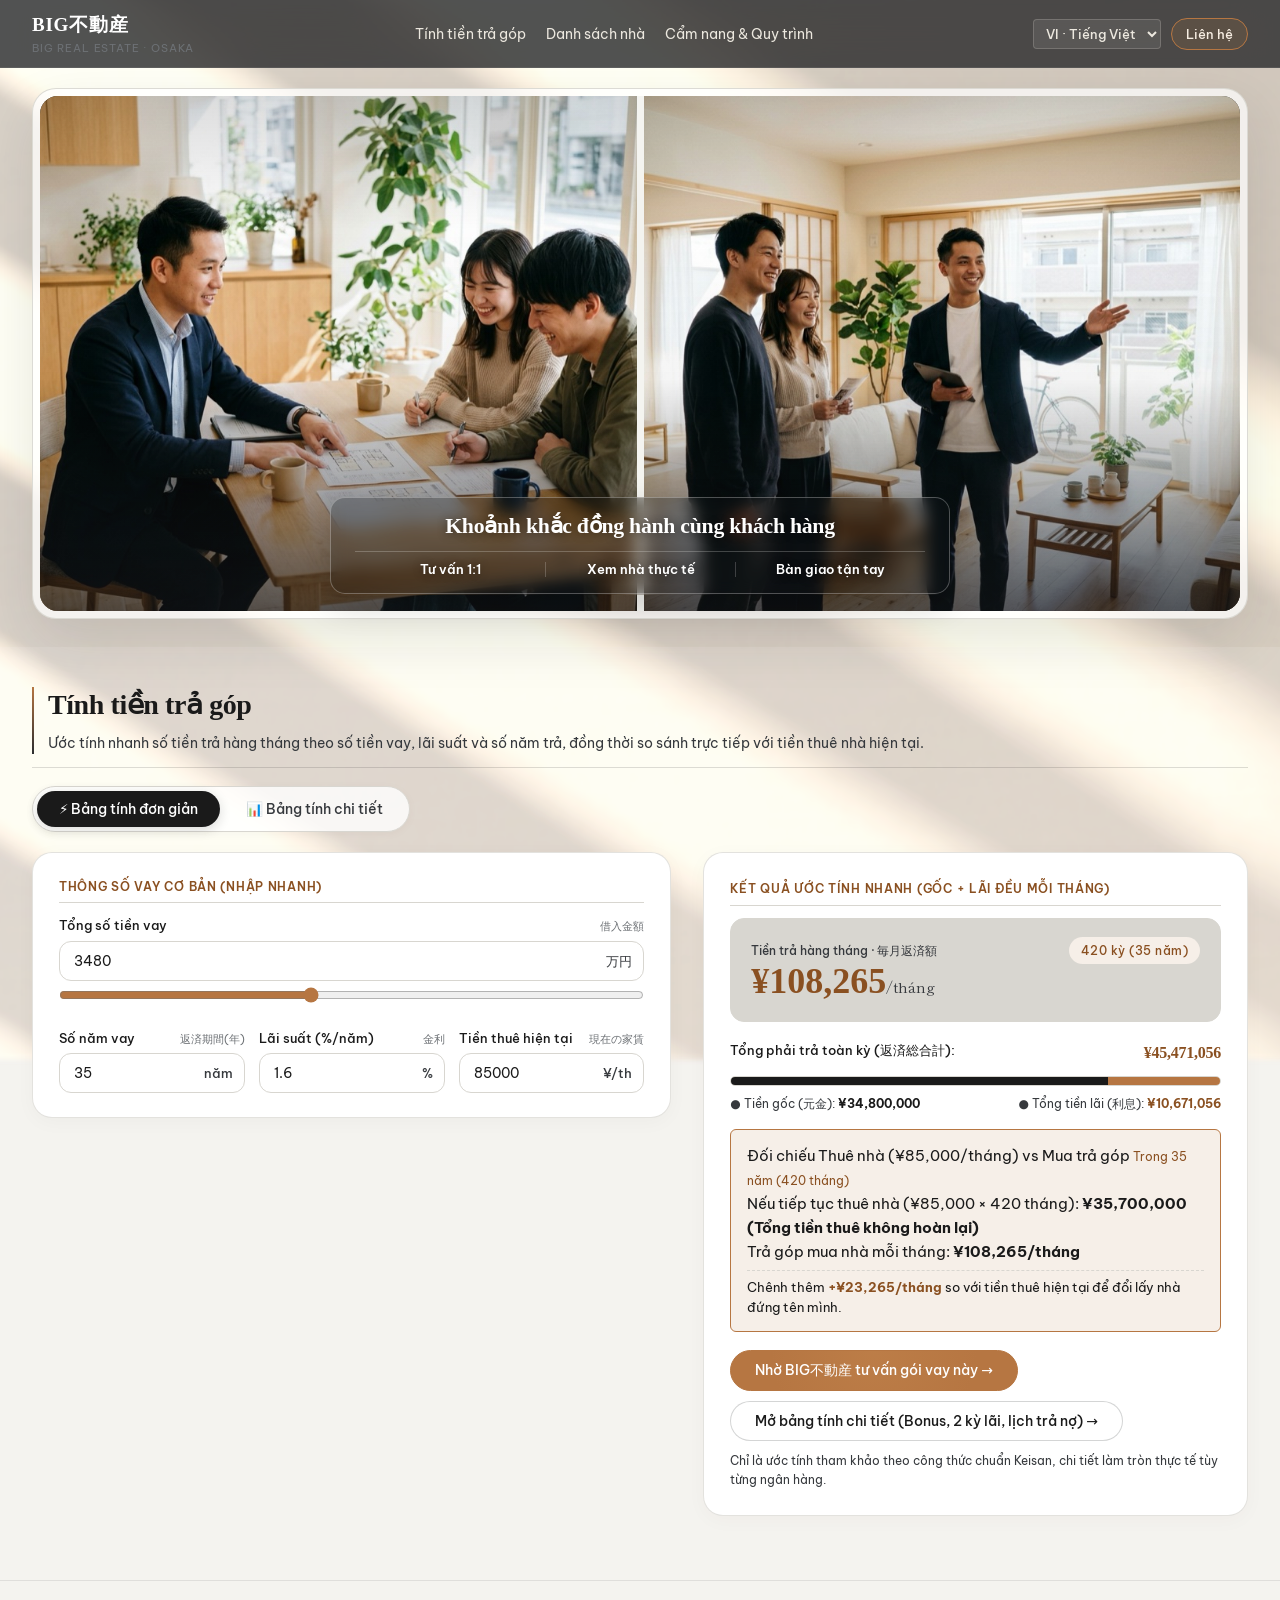
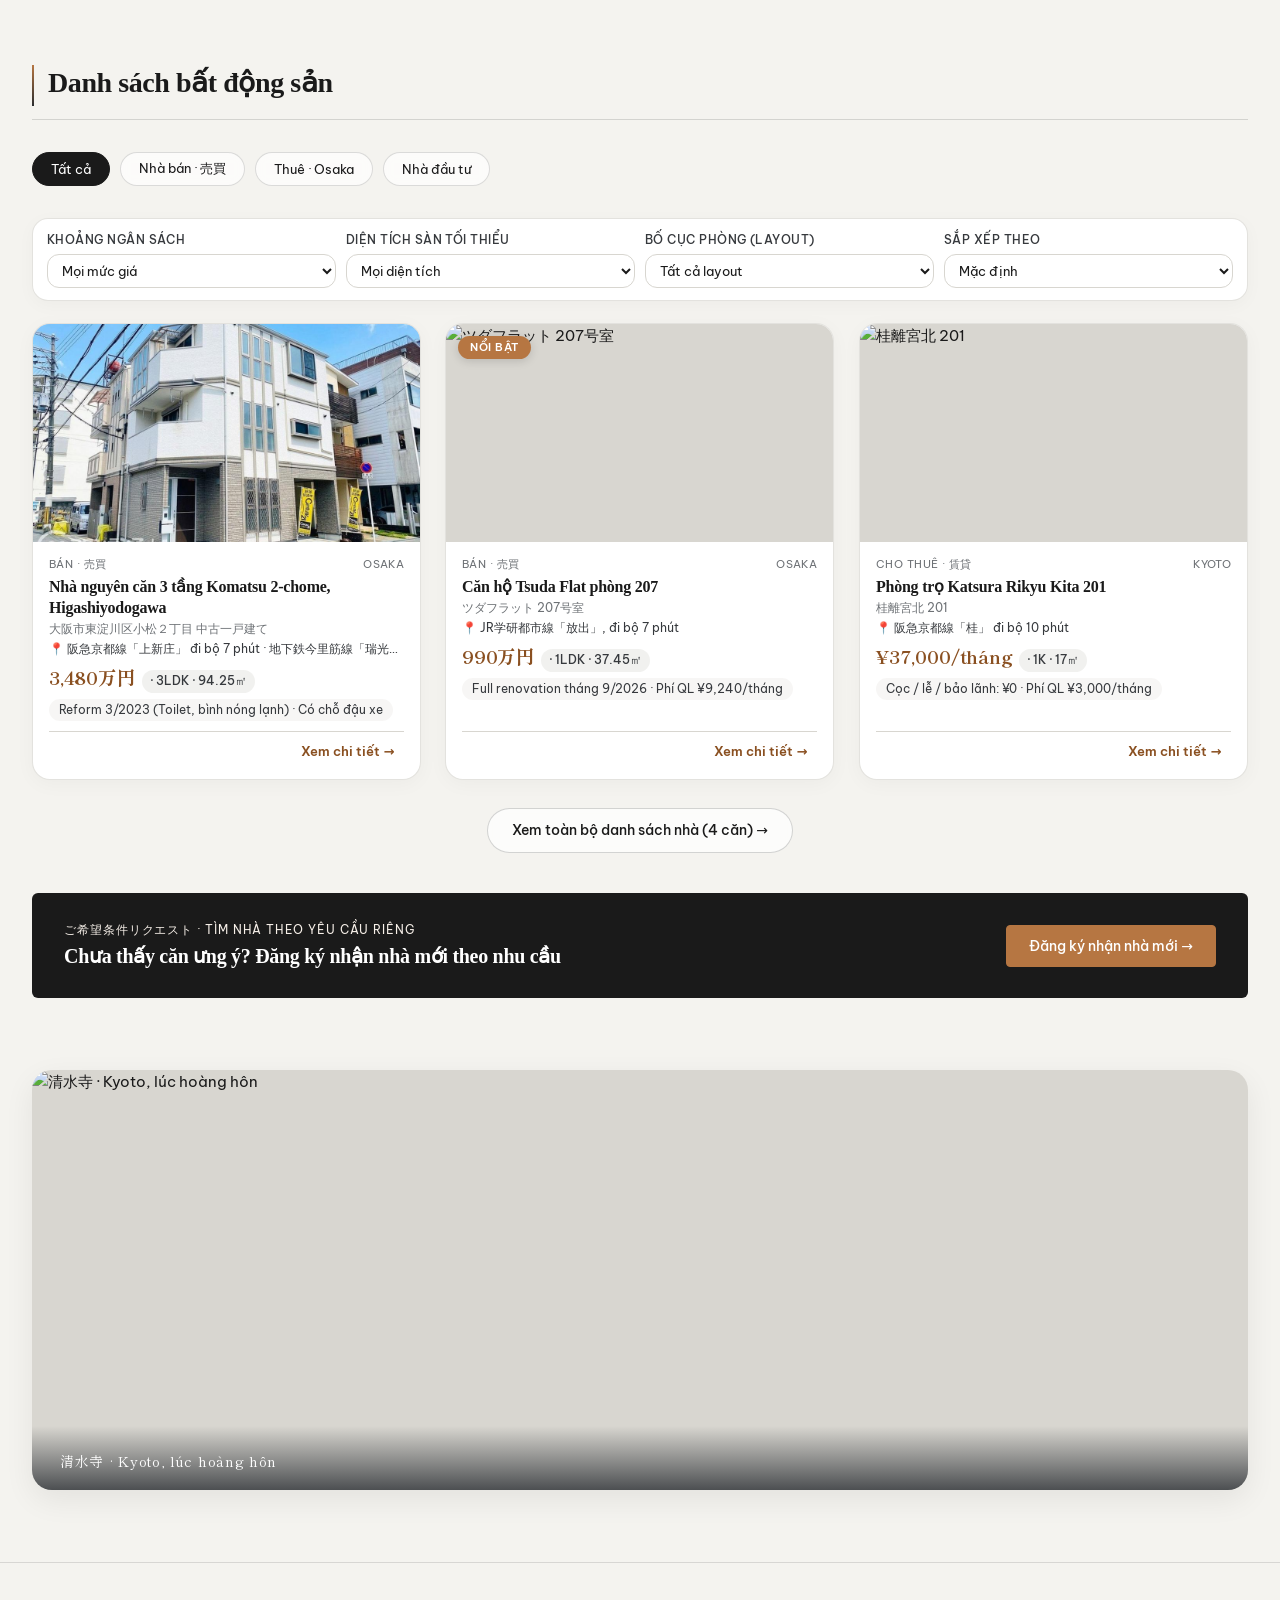
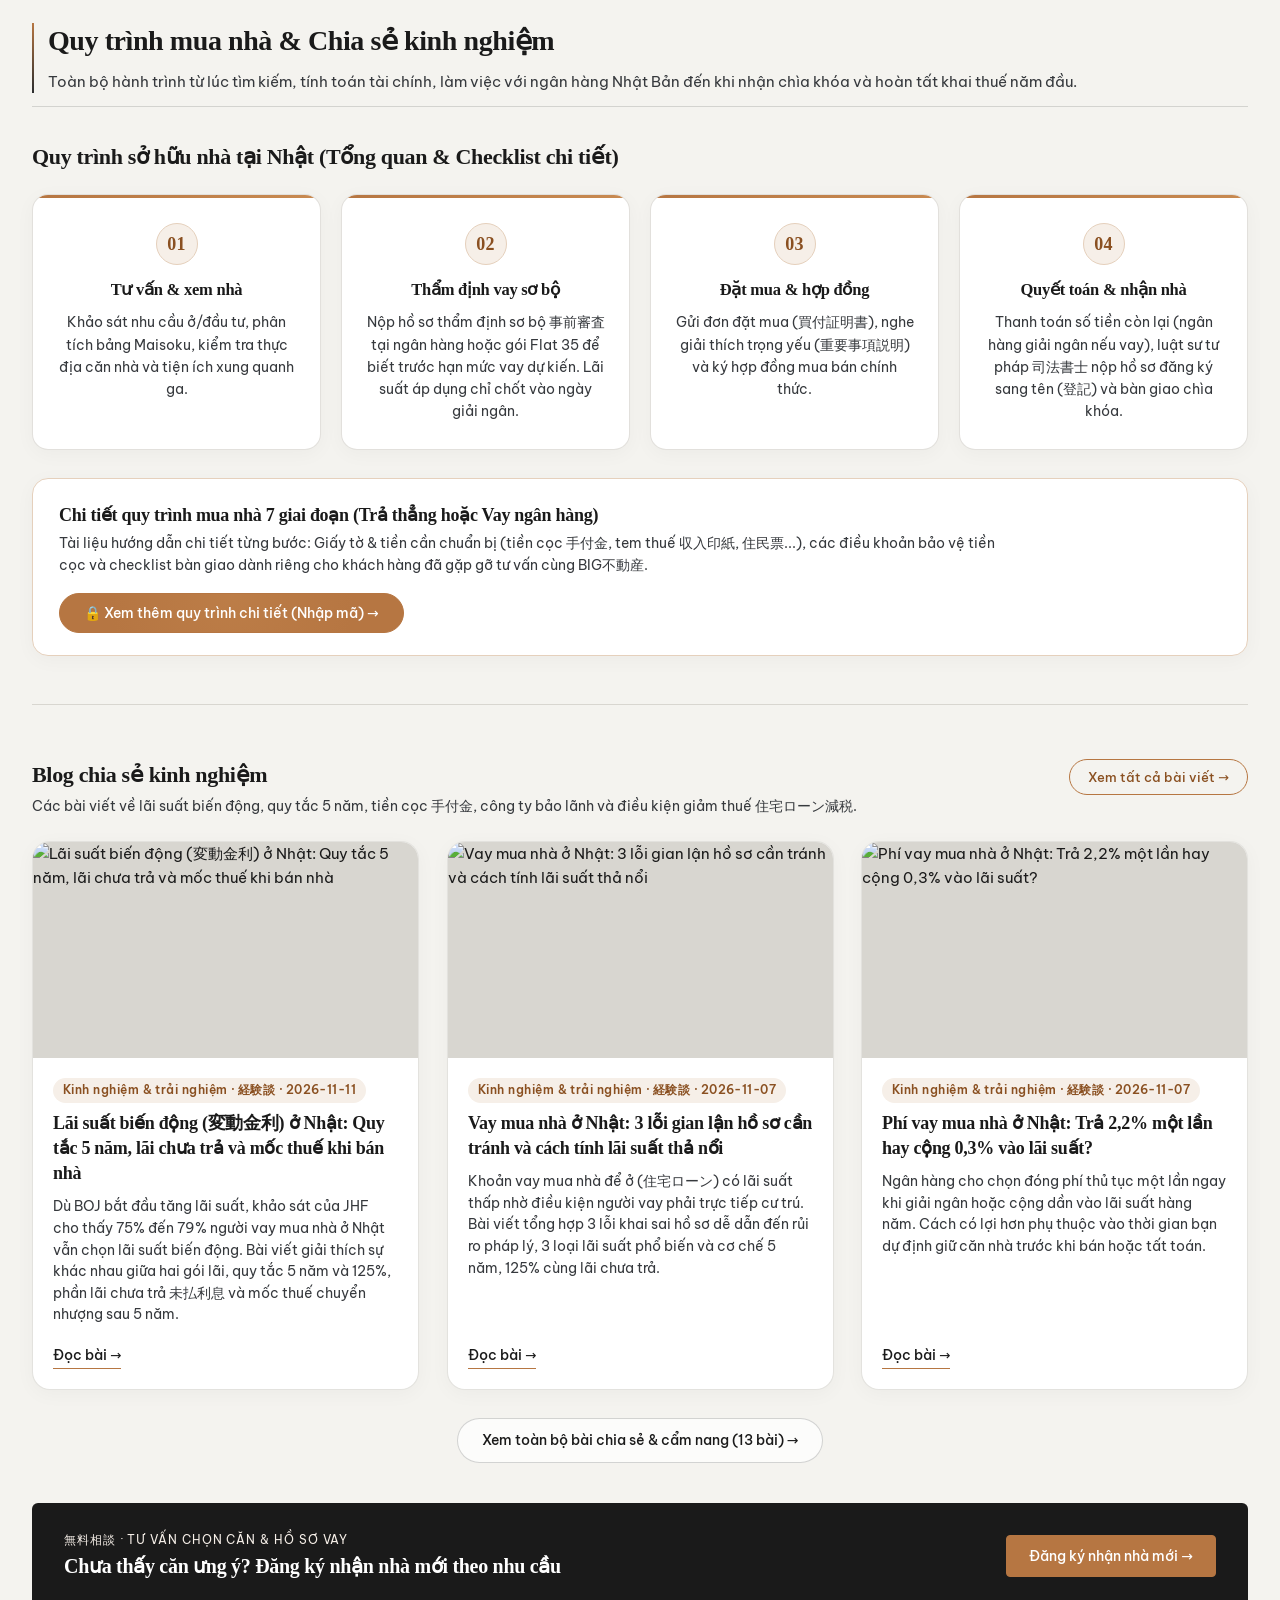
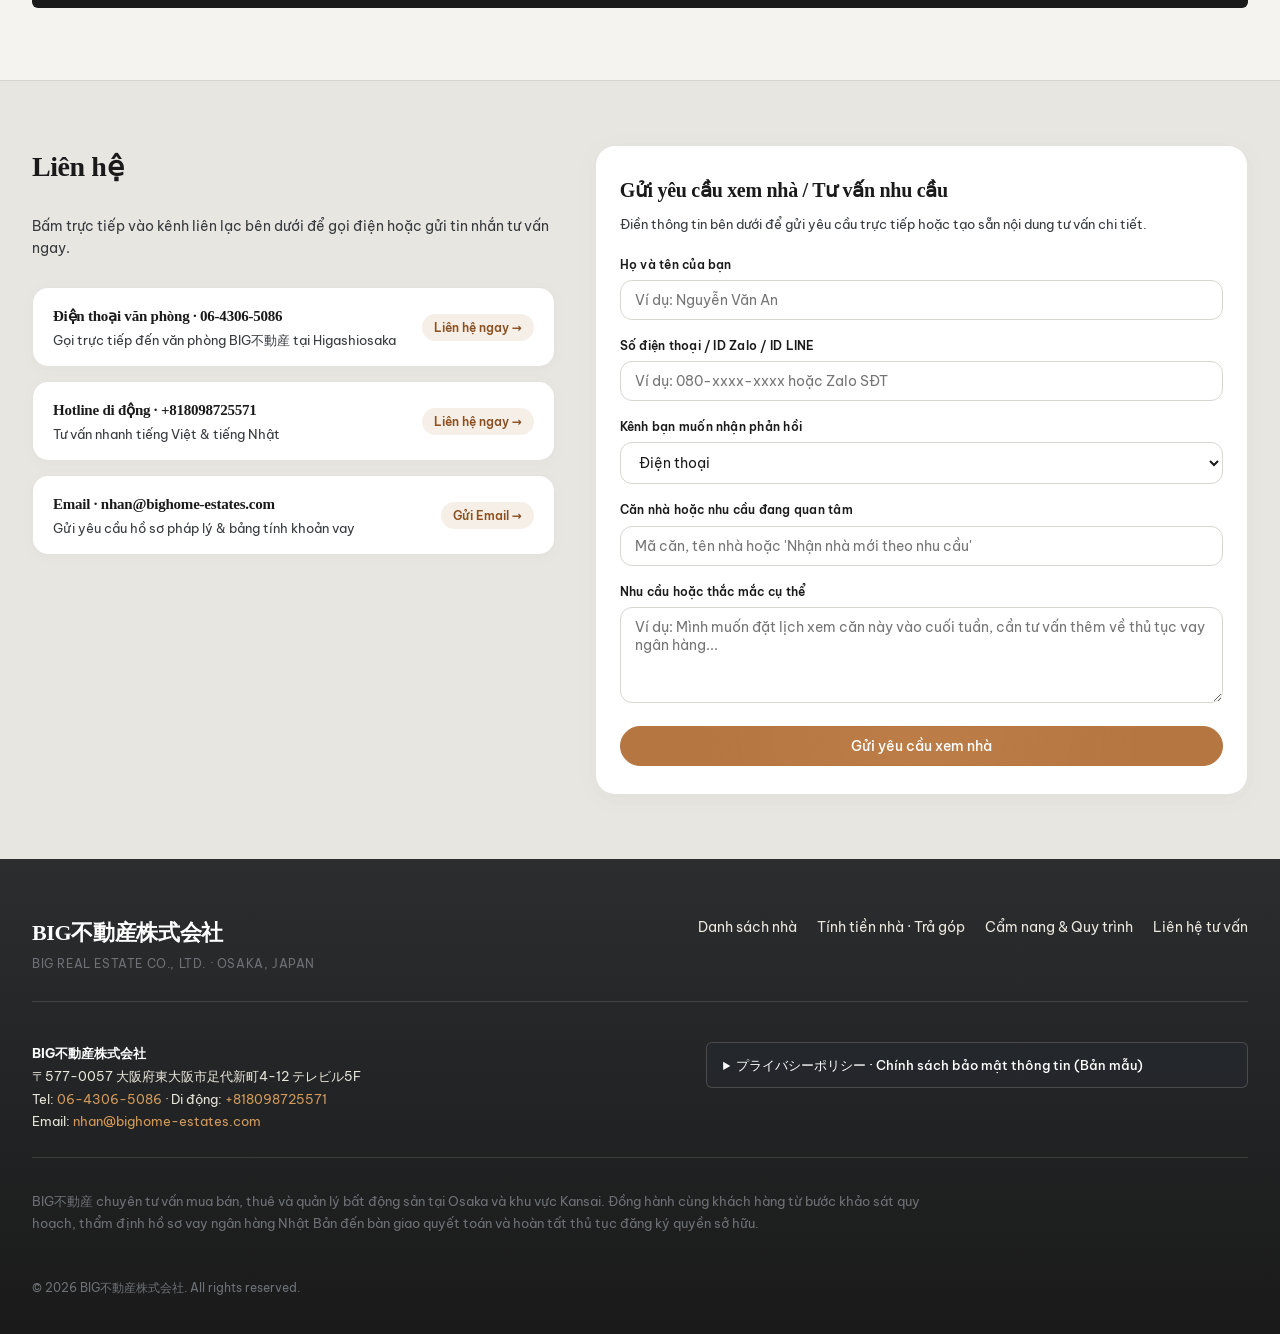
==== commit 5c259419: "feat(ui,content): add client showcase diptych, sunlit backdrop, refined sections, and humanized/veri" ====
--- a/index.html
+++ b/index.html
@@ -18,7 +18,7 @@
   <meta name="twitter:description" content="Danh mục nhà phố, căn hộ chọn lọc tại Osaka &amp; vùng Kansai. Thông tin minh bạch, tính khoản vay trực tiếp và hỗ trợ pháp lý trọn gói.">
   <meta name="twitter:image" content="https://images.unsplash.com/photo-1493976040374-85c8e12f0c0e?w=1600&auto=format&fit=crop">
 
-  <link rel="stylesheet" href="styles.css?v=20261114f">
+  <link rel="stylesheet" href="styles.css?v=20261115d">
 </head>
 <body>
 
@@ -47,17 +47,59 @@
     </div>
   </header>
 
-  <!-- 2. HERO (Tiêu đề serif + đoạn giới thiệu định vị + 2 nút CTA) -->
-  <section class="hero">
+  <!-- ALBUM KHOẢNH KHẮC ĐỒNG HÀNH CÙNG KHÁCH HÀNG (1 khung lớn tách 2 ảnh thông minh) -->
+  <section class="client-showcase-section" id="client-album" aria-label="Album ảnh đồng hành cùng khách hàng">
     <div class="container">
-      <h1 class="hero-title" data-i18n="hero_title">Chuyên Mua / Bán , Thuê , bất động sản dòng tiền</h1>
-      <p class="hero-desc" data-i18n="hero_desc">
-        Hỗ trợ nhà đầu tư tìm kiếm , thẩm định và sở hữu ngôi nhà chất lượng tại Osaka và Kansai .<br>
-        Minh bạch, uy tín , thủ tục pháp lý rõ ràng  chuẩn mực.
-      </p>
-      <div class="hero-actions">
-        <a href="#portfolio" class="btn-primary" data-i18n="hero_cta_primary">Xem danh sách nhà</a>
-        <a href="#contact" class="btn-secondary" data-i18n="hero_cta_secondary">Tư vấn miễn phí</a>
+      <div class="client-showcase-shell" id="client-showcase-shell">
+        <div class="client-showcase-stage">
+          <div class="client-showcase-diptych">
+
+            <!-- Khung trái (50%): Ảnh chính theo từng giai đoạn (thay ảnh client-1.jpg / client-3.jpg) -->
+            <div class="client-showcase-pane" data-pane="left">
+              <figure class="showcase-slide is-active" data-showcase-pair="0" data-lightbox-index="0" data-caption="Tư vấn phương án & phân tích hồ sơ" role="button" tabindex="0" aria-label="Phóng to ảnh: Tư vấn phương án và phân tích hồ sơ">
+                <img src="assets/client-album/client-1.jpg" alt="Tư vấn phương án mua nhà và phân tích hồ sơ cùng khách hàng tại Osaka" loading="eager" decoding="async">
+                <span class="showcase-pane-zoom" aria-hidden="true">⤢</span>
+              </figure>
+              <figure class="showcase-slide" data-showcase-pair="1" data-lightbox-index="2" data-caption="Bàn giao chìa khóa tổ ấm mới" role="button" tabindex="0" aria-label="Phóng to ảnh: Bàn giao chìa khóa tổ ấm mới">
+                <img src="assets/client-album/client-3.jpg" alt="Khoảnh khắc bàn giao chìa khóa nhà mới cho khách hàng tại Kansai" loading="eager" decoding="async">
+                <span class="showcase-pane-zoom" aria-hidden="true">⤢</span>
+              </figure>
+            </div>
+
+            <!-- Khung phải (50% - hợp tỉ lệ 4:3 điện thoại): Ảnh đi cùng (thay ảnh client-2.jpg / client-4.jpg) -->
+            <div class="client-showcase-pane" data-pane="right">
+              <figure class="showcase-slide is-active" data-showcase-pair="0" data-lightbox-index="1" data-caption="Khảo sát thực tế căn hộ tại Osaka" role="button" tabindex="0" aria-label="Phóng to ảnh: Khảo sát thực tế căn hộ tại Osaka">
+                <img src="assets/client-album/client-2.jpg" alt="Cùng khách hàng đi khảo sát thực tế căn hộ tại Osaka" loading="eager" decoding="async">
+                <span class="showcase-pane-zoom" aria-hidden="true">⤢</span>
+              </figure>
+              <figure class="showcase-slide" data-showcase-pair="1" data-lightbox-index="3" data-caption="Kỷ niệm cùng gia chủ sau giao dịch" role="button" tabindex="0" aria-label="Phóng to ảnh: Kỷ niệm cùng gia chủ sau giao dịch">
+                <img src="assets/client-album/client-4.jpg" alt="Ảnh kỷ niệm cùng gia chủ trước ngôi nhà mới tại Nhật Bản" loading="eager" decoding="async">
+                <span class="showcase-pane-zoom" aria-hidden="true">⤢</span>
+              </figure>
+            </div>
+
+          </div>
+
+          <!-- Mũi tên chuyển cặp ảnh tinh gọn (chỉ hiện nhẹ khi rê chuột lên khung) -->
+          <button type="button" class="showcase-edge-nav showcase-edge-nav--prev" id="btn-showcase-prev" aria-label="Cặp ảnh trước">‹</button>
+          <button type="button" class="showcase-edge-nav showcase-edge-nav--next" id="btn-showcase-next" aria-label="Cặp ảnh tiếp theo">›</button>
+
+          <!-- Thẻ kính mờ Japandi căn giữa cân đối giao giữa 2 khung hình lớn -->
+          <div class="showcase-glass-card">
+            <h2 class="showcase-glass-title serif">Khoảnh khắc đồng hành cùng khách hàng</h2>
+            <div class="showcase-glass-highlights">
+              <div class="showcase-highlight-item">
+                <span class="showcase-highlight-main">Tư vấn 1:1</span>
+              </div>
+              <div class="showcase-highlight-item">
+                <span class="showcase-highlight-main">Xem nhà thực tế</span>
+              </div>
+              <div class="showcase-highlight-item">
+                <span class="showcase-highlight-main">Bàn giao tận tay</span>
+              </div>
+            </div>
+          </div>
+        </div>
       </div>
     </div>
   </section>
@@ -66,10 +108,9 @@
   <section class="featured-section keisan-mode-simple" id="featured">
     <div class="container">
       <div class="section-head" style="margin-bottom: 18px;">
-        <div class="kicker">1. ローン返済（ボーナス併用）＆ 家賃比較 · Công cụ tính chi phí nhà ở</div>
-        <h2 class="section-title serif">Bảng tính tiền trả góp mua nhà &amp; So sánh tiền thuê</h2>
+        <h1 class="section-title serif">Tính tiền trả góp</h1>
         <p style="font-size: 14px; color: var(--muted); margin-top: 4px;" class="ks-simple-only">
-          Ước tính nhanh số tiền trả hàng tháng theo số tiền vay, lãi suất và số năm trả — kèm so sánh trực tiếp với tiền thuê nhà hiện tại.
+          Ước tính nhanh số tiền trả hàng tháng theo số tiền vay, lãi suất và số năm trả, đồng thời so sánh trực tiếp với tiền thuê nhà hiện tại.
         </p>
         <p style="font-size: 14px; color: var(--muted); margin-top: 4px;" class="ks-detail-only">
           Tính chính xác số tiền trả hàng tháng, kỳ thưởng Bonus, đổi lãi suất 2 giai đoạn (theo đúng chuẩn ngân hàng &amp; Keisan) và đối chiếu trực tiếp với tiền thuê nhà hàng tháng của bạn.
@@ -196,7 +237,7 @@
                   <span class="jp-sub ks-detail-only">当初金利</span>
                 </label>
                 <div class="keisan-input-unit">
-                  <input type="number" id="ks-rate1" class="form-control" min="0" max="20" step="0.01" value="0.6">
+                  <input type="number" id="ks-rate1" class="form-control" min="0" max="20" step="0.01" value="1.6">
                   <span class="keisan-unit-tag">%</span>
                 </div>
               </div>
@@ -218,7 +259,7 @@
                   <span class="jp-sub">以降の金利</span>
                 </label>
                 <div class="keisan-input-unit">
-                  <input type="number" id="ks-rate2" class="form-control" min="0" max="20" step="0.01" value="0.6">
+                  <input type="number" id="ks-rate2" class="form-control" min="0" max="20" step="0.01" value="1.6">
                   <span class="keisan-unit-tag">%</span>
                 </div>
               </div>
@@ -384,8 +425,7 @@
   <section class="portfolio-section" id="portfolio">
     <div class="container">
       <div class="section-head">
-        <div class="kicker">2. 物件一覧</div>
-        <h2 class="section-title">Danh sách bất động sản chọn lọc</h2>
+        <h2 class="section-title">Danh sách bất động sản</h2>
       </div>
 
       <!-- Nút lọc loại/khu vực dạng viên tròn (Giữ nguyên 4 tab hiện có) -->
@@ -393,7 +433,7 @@
         <button class="filter-btn active" data-filter="all" data-i18n="filter_all">Tất cả</button>
         <button class="filter-btn" data-filter="buy" data-i18n="filter_buy">Nhà bán · 売買</button>
         <button class="filter-btn" data-filter="rent-osaka" data-i18n="filter_rent_osaka">Thuê · Osaka</button>
-        <button class="filter-btn" data-filter="rent-kyoto" data-i18n="filter_rent_kyoto">Thuê · Kyoto</button>
+        <button class="filter-btn" data-filter="investor" data-i18n="filter_investor">Nhà đầu tư</button>
       </div>
 
       <!-- Bộ lọc theo tư duy người mua: Khoảng giá, Diện tích tối thiểu, Layout, Sắp xếp -->
@@ -469,8 +509,8 @@
   <section class="brand-banner">
     <div class="container">
       <div class="banner-frame">
-        <img src="https://images.unsplash.com/photo-1493976040374-85c8e12f0c0e?w=1600&auto=format&fit=crop" alt="清水寺 — Kyoto, lúc hoàng hôn" loading="lazy">
-        <div class="banner-caption">清水寺 — Kyoto, lúc hoàng hôn</div>
+        <img src="https://images.unsplash.com/photo-1493976040374-85c8e12f0c0e?w=1600&auto=format&fit=crop" alt="清水寺 · Kyoto, lúc hoàng hôn" loading="lazy">
+        <div class="banner-caption">清水寺 · Kyoto, lúc hoàng hôn</div>
       </div>
     </div>
   </section>
@@ -479,8 +519,7 @@
   <section class="guide-section" id="guide">
     <div class="container">
       <div class="section-head" style="margin-bottom: 32px;">
-        <div class="kicker">3. ノウハウ・ガイド · Cẩm nang &amp; Quy trình</div>
-        <h2 class="section-title serif">Lộ trình mua nhà &amp; Kinh nghiệm thực chiến</h2>
+        <h2 class="section-title serif">Quy trình mua nhà &amp; Chia sẻ kinh nghiệm</h2>
         <p style="font-size: 14.5px; color: var(--muted); margin-top: 6px; max-width: 1080px;">
           Toàn bộ hành trình từ lúc tìm kiếm, tính toán tài chính, làm việc với ngân hàng Nhật Bản đến khi nhận chìa khóa và hoàn tất khai thuế năm đầu.
         </p>
@@ -498,25 +537,24 @@
           <div class="process-step">
             <div class="step-num">02</div>
             <h3 class="step-title">Thẩm định vay sơ bộ</h3>
-            <p class="step-desc">Nộp hồ sơ 사전심사 (thẩm định trước) tại các ngân hàng lớn hoặc Flat 35 để chốt hạn mức và lãi suất ưu đãi.</p>
+            <p class="step-desc">Nộp hồ sơ thẩm định sơ bộ 事前審査 tại ngân hàng hoặc gói Flat 35 để biết trước hạn mức vay dự kiến. Lãi suất áp dụng chỉ chốt vào ngày giải ngân.</p>
           </div>
           <div class="process-step">
             <div class="step-num">03</div>
             <h3 class="step-title">Đặt mua &amp; hợp đồng</h3>
-            <p class="step-desc">Ký giấy đăng ký mua (買付証明書), giải thích thuyết minh quan trọng (重要事項説明) và ký hợp đồng mua bán chính thức.</p>
+            <p class="step-desc">Gửi đơn đặt mua (買付証明書), nghe giải thích trọng yếu (重要事項説明) và ký hợp đồng mua bán chính thức.</p>
           </div>
           <div class="process-step">
             <div class="step-num">04</div>
             <h3 class="step-title">Quyết toán &amp; nhận nhà</h3>
-            <p class="step-desc">Ngân hàng giải ngân quyết toán số tiền còn lại, công chứng viên làm thủ tục sang tên sổ đỏ (登記) và bàn giao chìa khóa.</p>
+            <p class="step-desc">Thanh toán số tiền còn lại (ngân hàng giải ngân nếu vay), luật sư tư pháp 司法書士 nộp hồ sơ đăng ký sang tên (登記) và bàn giao chìa khóa.</p>
           </div>
         </div>
 
         <!-- KHỐI XEM THÊM QUY TRÌNH CHI TIẾT 7 GIAI ĐOẠN (MỞ KHÓA BẰNG MÃ 2720) -->
         <div class="vip-process-trigger-wrap" id="vip-process-trigger-wrap">
           <div class="vip-process-trigger-info">
-            <div class="vip-process-trigger-kicker">ご契約者様限定ガイド · Lộ trình &amp; Checklist độc quyền</div>
-            <h3 class="vip-process-trigger-title serif">Quy trình thực chiến 7 giai đoạn (Trả thẳng &amp; Vay ngân hàng SMBC)</h3>
+            <h3 class="vip-process-trigger-title serif">Chi tiết quy trình mua nhà 7 giai đoạn (Trả thẳng hoặc Vay ngân hàng)</h3>
             <p class="vip-process-trigger-desc">
               Tài liệu hướng dẫn chi tiết từng bước: Giấy tờ &amp; tiền cần chuẩn bị (tiền cọc 手付金, tem thuế 収入印紙, 住民票...), các điều khoản bảo vệ tiền cọc và checklist bàn giao dành riêng cho khách hàng đã gặp gỡ tư vấn cùng BIG不動産.
             </p>
@@ -569,7 +607,7 @@
             <div>
               <span class="vip-unlocked-badge">✓ Đã mở khóa Cẩm nang Quy trình Khách hàng BIG不動産</span>
               <h3 class="serif" style="font-size: 23px; margin-top: 6px; color: var(--ink);">
-                Lộ trình mua nhà từ A–Z: Nhánh Vay Ngân Hàng &amp; Nhánh Trả Thẳng
+                Lộ trình mua nhà từ A đến Z: Nhánh Vay Ngân Hàng &amp; Nhánh Trả Thẳng
               </h3>
             </div>
             <div style="display: flex; gap: 8px; flex-wrap: wrap;">
@@ -589,12 +627,12 @@
           <!-- THANH CHỌN 2 NHÁNH: VAY NGÂN HÀNG (3B) vs TRẢ THẲNG (3A) -->
           <div class="vip-branch-switcher" role="tablist">
             <button type="button" class="vip-branch-btn active" id="vip-tab-loan" onclick="switchVipProcessBranch('loan')">
-              <strong>🏦 Nhánh 1: Mua nhà Vay ngân hàng (SMBC / Dân sinh / Flat 35)</strong>
+              <strong>Nhánh 1: Mua nhà Vay ngân hàng (SMBC / Dân sinh / Flat 35)</strong>
               <span>Có thẩm định 事前審査・本審査, bảo hiểm 団信, điều khoản bảo vệ cọc ローン特約 &amp; hoàn thuế 減税</span>
             </button>
             <button type="button" class="vip-branch-btn" id="vip-tab-cash" onclick="switchVipProcessBranch('cash')">
-              <strong>💴 Nhánh 2: Mua nhà Trả thẳng (Tiền mặt / Chuyển khoản)</strong>
-              <span>Rút gọn bước ngân hàng (2–4 tuần nhận nhà), tập trung chuẩn bị dòng tiền &amp; ngày quyết toán</span>
+              <strong>Nhánh 2: Mua nhà Trả thẳng (Tiền mặt / Chuyển khoản)</strong>
+              <span>Rút gọn bước ngân hàng (2 đến 4 tuần nhận nhà), tập trung chuẩn bị dòng tiền &amp; ngày quyết toán</span>
             </button>
           </div>
 
@@ -605,10 +643,10 @@
           <div class="vip-compare-wrap">
             <div class="kicker">比較まとめ · Phần B</div>
             <h4 class="serif" style="font-size: 20px; color: var(--ink); margin-bottom: 4px;">
-              Bảng so sánh nhanh: Trả thẳng vs Vay ngân hàng
+              Bảng so sánh nhanh: Trả thẳng và Vay ngân hàng
             </h4>
             <p style="font-size: 13.5px; color: var(--muted);">
-              Trả thẳng không “tốt hơn” vay và vay cũng không “khôn hơn” trả thẳng — khác biệt nằm ở chỗ bạn đang dư tiền mặt hay dư khả năng trả hằng tháng, và bạn chịu được loại rủi ro nào hơn.
+              Chọn trả thẳng hay vay ngân hàng tùy vào việc bạn đang sẵn tiền mặt hay có thu nhập ổn định hàng tháng, và bạn ưu tiên giữ vốn hay muốn mua nhanh.
             </p>
 
             <div class="keisan-table-scroll">
@@ -616,20 +654,20 @@
                 <thead>
                   <tr>
                     <th>Tiêu chí đối chiếu</th>
-                    <th>💴 Nhánh Trả thẳng (Tiền mặt)</th>
-                    <th>🏦 Nhánh Vay ngân hàng (住宅ローン)</th>
+                    <th>Nhánh Trả thẳng (Tiền mặt)</th>
+                    <th>Nhánh Vay ngân hàng (住宅ローン)</th>
                   </tr>
                 </thead>
                 <tbody>
                   <tr>
                     <td>Số bên tham gia</td>
-                    <td>Người mua – Bên bán – Luật sư tư pháp (司法書士)</td>
+                    <td>Người mua, Bên bán và Luật sư tư pháp (司法書士)</td>
                     <td>Thêm Ngân hàng, Công ty bảo lãnh (保証会社) và Bảo hiểm 団信</td>
                   </tr>
                   <tr>
-                    <td>Thời gian Ký → Bàn giao (tham khảo)</td>
-                    <td><strong>2–4 tuần</strong> (rất nhanh)</td>
-                    <td><strong>1–1,5 tháng</strong> (phụ thuộc tiến độ 本審査 &amp; ký vay)</td>
+                    <td>Thời gian từ lúc ký đến bàn giao (tham khảo)</td>
+                    <td><strong>2 đến 4 tuần</strong></td>
+                    <td><strong>1 đến 1,5 tháng</strong> (phụ thuộc tiến độ 本審査 và ký vay)</td>
                   </tr>
                   <tr>
                     <td>Chi phí chỉ có ở nhánh này</td>
@@ -638,13 +676,13 @@
                   </tr>
                   <tr>
                     <td>Rủi ro chính cần quản trị</td>
-                    <td>Dồn khoản tiền lớn một lần; rủi ro chậm trễ chuyển tiền quốc tế &amp; chứng minh nguồn tiền</td>
-                    <td>Trượt thẩm định chính thức — nhưng có <strong>ローン特約</strong> bảo vệ tiền cọc nếu nộp hồ sơ đúng hạn</td>
+                    <td>Dồn khoản tiền lớn một lần; nguy cơ chậm chuyển tiền quốc tế và chứng minh nguồn tiền</td>
+                    <td>Trượt thẩm định chính thức, nhưng có <strong>ローン特約</strong> bảo vệ tiền cọc nếu nộp hồ sơ đúng hạn</td>
                   </tr>
                   <tr>
-                    <td>Điểm mạnh lớn nhất</td>
-                    <td>Nhanh gọn, ít phí, vị thế thương lượng giá mạnh vì thanh toán chắc chắn</td>
-                    <td>Giữ lại tiền mặt dự phòng, tận dụng đòn bẩy lãi suất thấp, được hoàn thuế <strong>住宅ローン減税</strong> lớn những năm đầu</td>
+                    <td>Điểm lợi chính</td>
+                    <td>Nhanh gọn, ít phí, vị thế thương lượng giá thuận lợi nhờ thanh toán chắc chắn</td>
+                    <td>Giữ lại tiền mặt dự phòng, tận dụng lãi suất thấp và được hoàn thuế <strong>住宅ローン減税</strong> những năm đầu</td>
                   </tr>
                   <tr>
                     <td>Giấy tờ chuẩn bị thêm</td>
@@ -674,8 +712,8 @@
       <div class="guide-subblock" id="articles">
         <div style="display: flex; flex-wrap: wrap; justify-content: space-between; align-items: baseline; gap: 12px; margin-bottom: 24px;">
           <div>
-            <h3 class="guide-subblock-title serif" style="margin-bottom: 4px;">4. Thư viện bài viết &amp; Kinh nghiệm thực chiến</h3>
-            <p style="font-size: 13.5px; color: var(--muted); margin: 0;">Các bài phân tích chuyên sâu về lãi suất biến động, quy tắc 5 năm, tiền cọc 手付金, bảo lãnh ngân hàng và mẹo giảm thuế 住宅ローン減税.</p>
+            <h3 class="guide-subblock-title serif" style="margin-bottom: 4px;">Blog chia sẻ kinh nghiệm</h3>
+            <p style="font-size: 13.5px; color: var(--muted); margin: 0;">Các bài viết về lãi suất biến động, quy tắc 5 năm, tiền cọc 手付金, công ty bảo lãnh và điều kiện giảm thuế 住宅ローン減税.</p>
           </div>
           <a href="articles.html" class="btn-outline-amber" style="padding: 7px 18px; font-size: 13px;">
             Xem tất cả bài viết →
@@ -713,8 +751,7 @@
       <div class="contact-grid">
         <!-- Cột trái: Các kênh liên hệ thật đọc từ config.js (kênh trống tự ẩn) -->
         <div class="contact-channels" id="contact-channels-container">
-          <div class="kicker">お問い合わせ</div>
-          <h2 class="section-title" style="margin-bottom: 12px;">Liên hệ trực tiếp với BIG不動産</h2>
+          <h2 class="section-title" style="margin-bottom: 12px;">Liên hệ</h2>
           <p style="font-size: 13.5px; color: var(--muted); margin-bottom: 14px;">
             Bấm trực tiếp vào kênh liên lạc bên dưới để gọi điện hoặc gửi tin nhắn tư vấn ngay.
           </p>
@@ -811,7 +848,7 @@
               <p><strong>1. Thông tin thu thập:</strong> BIG不動産株式会社 chỉ tiếp nhận các thông tin liên hệ do khách hàng chủ động cung cấp (họ tên, số điện thoại, ID liên lạc, nhu cầu tìm mua/thuê bất động sản).</p>
               <p><strong>2. Mục đích sử dụng:</strong> Dùng để phản hồi yêu cầu tư vấn, sắp xếp lịch xem nhà thực tế, hỗ trợ thẩm định hồ sơ vay ngân hàng và thủ tục pháp lý giao dịch bất động sản.</p>
               <p><strong>3. Cam kết bảo mật:</strong> Tuyệt đối không bán, chia sẻ hoặc cung cấp thông tin cá nhân của khách hàng cho bên thứ ba vì mục đích thương mại khi chưa có sự đồng ý của khách hàng (trừ trường hợp theo yêu cầu pháp luật Nhật Bản).</p>
-              <p id="footer-privacy-contact"><strong>4. Liên hệ về dữ liệu cá nhân:</strong> BIG不動産株式会社 — 〒577-0057 大阪府東大阪市足代新町4-12 テレビル5F.</p>
+              <p id="footer-privacy-contact"><strong>4. Liên hệ về dữ liệu cá nhân:</strong> BIG不動産株式会社 · 〒577-0057 大阪府東大阪市足代新町4-12 テレビル5F.</p>
             </div>
           </details>
         </div>
@@ -840,13 +877,29 @@
     </div>
   </div>
 
+  <!-- HỘP THOẠI PHÓNG TO ẢNH ALBUM KHÁCH HÀNG (LIGHTBOX) -->
+  <div class="dialog-overlay" id="album-lightbox" aria-hidden="true">
+    <div class="dialog-box album-lightbox-box">
+      <button type="button" class="album-lightbox-close" id="album-lightbox-close" aria-label="Đóng ảnh phóng to">×</button>
+      <div class="album-lightbox-stage">
+        <button type="button" class="album-lightbox-nav album-lightbox-nav--prev" id="album-lightbox-prev" aria-label="Ảnh trước">‹</button>
+        <img id="album-lightbox-img" src="assets/client-album/client-1.jpg" alt="Ảnh đồng hành cùng khách hàng">
+        <button type="button" class="album-lightbox-nav album-lightbox-nav--next" id="album-lightbox-next" aria-label="Ảnh tiếp theo">›</button>
+      </div>
+      <div class="album-lightbox-footer">
+        <span class="album-lightbox-caption" id="album-lightbox-caption">Tư vấn phương án &amp; phân tích hồ sơ</span>
+        <span class="album-lightbox-counter" id="album-lightbox-counter">1 / 4</span>
+      </div>
+    </div>
+  </div>
+
   <!-- THANH LIÊN HỆ DÍNH TRÊN DI ĐỘNG (Chỉ hiện ở màn hình <= 920px, tự ẩn khi mở Dialog hoặc cuộn tới #contact) -->
   <div class="mobile-sticky-bar is-hidden" id="mobile-sticky-bar" aria-label="Liên hệ nhanh trên di động">
     <!-- Render động từ window.SITE trong app.js -->
   </div>
 
   <script src="config.js?v=20261110z"></script>
-  <script src="i18n.js?v=20261114a"></script>
-  <script src="app.js?v=20261114a"></script>
+  <script src="i18n.js?v=20261115b"></script>
+  <script src="app.js?v=20261115e"></script>
 </body>
 </html>
--- a/styles.css
+++ b/styles.css
@@ -73,17 +73,23 @@
   text-rendering: optimizeLegibility;
 }
 
-/* Nền bê tông đá terrazzo kiến trúc làm mờ nhẹ giúp chữ phía trước sắc nét, dễ đọc */
+/* Nền vệt nắng chéo qua lam gỗ (Mẫu 1A) làm mờ dịu + chừa biên GPU parallax êm nhẹ */
 body::before {
   content: "";
   position: fixed;
-  inset: -8px;
+  top: -12vh;
+  right: -4vw;
+  bottom: -12vh;
+  left: -4vw;
   z-index: -1;
   pointer-events: none;
   background:
-    linear-gradient(180deg, rgba(244, 243, 239, 0.50) 0%, rgba(244, 243, 239, 0.42) 55%, rgba(238, 236, 231, 0.50) 100%),
-    url('assets/concrete-wall-bg.jpg?v=20261114e') 0 0 / 512px 1024px repeat;
-  filter: blur(1.8px);
+    linear-gradient(180deg, rgba(246, 244, 240, 0.44) 0%, rgba(245, 242, 237, 0.36) 50%, rgba(240, 237, 231, 0.46) 100%),
+    url('assets/sunbeam-wall-bg.jpg?v=20261114g') center center / cover no-repeat;
+  filter: blur(2.6px) brightness(1.06);
+  transform: translate3d(var(--bg-parallax-x, 0px), var(--bg-parallax-y, 0px), 0) scale(var(--bg-parallax-scale, 1.03));
+  transform-origin: center center;
+  will-change: transform;
 }
 
 h1, h2, h3, h4, .serif {
@@ -397,14 +403,317 @@
 }
 
 /* ==========================================================================
+   3.5. CLIENT SHOWCASE DIPTYCH (1 khung hình lớn tách 2 ảnh thông minh)
+   ========================================================================== */
+section.client-showcase-section {
+  padding: 20px 0 28px;
+}
+.client-showcase-shell {
+  position: relative;
+}
+.client-showcase-stage {
+  position: relative;
+  height: clamp(470px, 59vh, 590px);
+  padding: 7px;
+  border-radius: 24px;
+  background: rgba(255, 255, 255, 0.72);
+  backdrop-filter: blur(12px);
+  -webkit-backdrop-filter: blur(12px);
+  border: 1px solid rgba(216, 214, 208, 0.88);
+  box-shadow: 0 22px 54px rgba(26, 28, 32, 0.11);
+  transition: border-color 0.35s ease, box-shadow 0.38s cubic-bezier(0.22, 1, 0.36, 1);
+}
+.client-showcase-stage:hover {
+  border-color: var(--bulb-gold);
+  box-shadow: var(--bulb-halo);
+}
+.client-showcase-diptych {
+  position: relative;
+  display: grid;
+  grid-template-columns: repeat(2, minmax(0, 1fr));
+  gap: 7px;
+  width: 100%;
+  height: 100%;
+  border-radius: 18px;
+  overflow: hidden;
+  background-color: rgba(244, 243, 239, 0.92);
+}
+.client-showcase-pane {
+  position: relative;
+  width: 100%;
+  height: 100%;
+  overflow: hidden;
+  background-color: #232629;
+  cursor: zoom-in;
+}
+.client-showcase-pane::after {
+  content: "";
+  position: absolute;
+  inset: 0;
+  background: linear-gradient(
+    180deg,
+    rgba(20, 22, 26, 0.14) 0%,
+    rgba(20, 22, 26, 0.0) 26%,
+    rgba(20, 22, 26, 0.04) 55%,
+    rgba(18, 20, 24, 0.68) 100%
+  );
+  pointer-events: none;
+  z-index: 2;
+}
+.showcase-slide {
+  position: absolute;
+  inset: 0;
+  margin: 0;
+  opacity: 0;
+  visibility: hidden;
+  z-index: 1;
+  transition: opacity 0.72s cubic-bezier(0.22, 1, 0.36, 1), visibility 0.72s step-end;
+}
+.showcase-slide.is-active {
+  opacity: 1;
+  visibility: visible;
+  z-index: 2;
+  transition: opacity 0.72s cubic-bezier(0.22, 1, 0.36, 1), visibility 0s step-start;
+}
+.showcase-slide img {
+  width: 100%;
+  height: 100%;
+  object-fit: cover;
+  object-position: center 22%;
+  display: block;
+  transform: scale(1.025);
+  transition: transform 4.5s cubic-bezier(0.22, 1, 0.36, 1);
+}
+.showcase-slide.is-active img {
+  transform: scale(1);
+}
+.client-showcase-pane:hover .showcase-slide.is-active img {
+  transform: scale(1.03);
+  transition: transform 0.8s cubic-bezier(0.22, 1, 0.36, 1);
+}
+.showcase-slide img.is-portrait {
+  object-position: center 15%;
+}
+.showcase-pane-zoom {
+  position: absolute;
+  top: 16px;
+  right: 16px;
+  z-index: 4;
+  width: 34px;
+  height: 34px;
+  border-radius: 50%;
+  border: 1px solid rgba(255, 255, 255, 0.28);
+  background: rgba(22, 24, 28, 0.45);
+  backdrop-filter: blur(10px);
+  -webkit-backdrop-filter: blur(10px);
+  color: #FFFFFF;
+  font-size: 15px;
+  display: flex;
+  align-items: center;
+  justify-content: center;
+  opacity: 0;
+  transform: translateY(-2px);
+  transition: opacity 0.25s ease, transform 0.25s ease, background-color 0.25s ease, border-color 0.25s ease;
+  pointer-events: none;
+}
+.client-showcase-pane:hover .showcase-pane-zoom {
+  opacity: 1;
+  transform: translateY(0);
+}
+.showcase-edge-nav {
+  position: absolute;
+  top: 50%;
+  transform: translateY(-50%);
+  z-index: 5;
+  width: 40px;
+  height: 40px;
+  border-radius: 50%;
+  border: 1px solid rgba(255, 255, 255, 0.28);
+  background: rgba(20, 22, 26, 0.44);
+  backdrop-filter: blur(10px);
+  -webkit-backdrop-filter: blur(10px);
+  color: #FFFFFF;
+  font-size: 20px;
+  line-height: 1;
+  cursor: pointer;
+  display: flex;
+  align-items: center;
+  justify-content: center;
+  opacity: 0;
+  transition: opacity 0.28s ease, background-color 0.25s ease, border-color 0.25s ease, box-shadow 0.25s ease;
+}
+.showcase-edge-nav--prev { left: 20px; }
+.showcase-edge-nav--next { right: 20px; }
+.client-showcase-stage:hover .showcase-edge-nav {
+  opacity: 1;
+}
+.showcase-edge-nav:hover {
+  background: var(--amber);
+  border-color: var(--bulb-gold);
+  box-shadow: var(--bulb-btn-glow);
+}
+
+/* Thẻ kính mờ Japandi căn giữa cân đối giao giữa 2 khung hình lớn */
+.showcase-glass-card {
+  position: absolute;
+  left: 50%;
+  bottom: 24px;
+  transform: translateX(-50%);
+  z-index: 4;
+  width: min(620px, calc(100% - 64px));
+  padding: 15px 24px 16px;
+  border-radius: 15px;
+  background: rgba(20, 22, 26, 0.28);
+  backdrop-filter: blur(8px) saturate(125%);
+  -webkit-backdrop-filter: blur(8px) saturate(125%);
+  border: 1px solid rgba(255, 255, 255, 0.28);
+  box-shadow: 0 12px 32px rgba(0, 0, 0, 0.16);
+  color: #FFFFFF;
+  text-shadow: 0 1px 10px rgba(0, 0, 0, 0.45);
+  text-align: center;
+  pointer-events: auto;
+}
+.showcase-glass-kicker {
+  font-size: 10px;
+  font-weight: 600;
+  letter-spacing: 0.11em;
+  text-transform: uppercase;
+  color: var(--bulb-filament);
+  margin-bottom: 4px;
+}
+.showcase-glass-title {
+  margin: 0;
+  font-size: clamp(18px, 1.7vw, 24px);
+  font-weight: 600;
+  line-height: 1.24;
+  color: #FFFFFF;
+  letter-spacing: -0.012em;
+}
+.showcase-glass-highlights {
+  display: grid;
+  grid-template-columns: repeat(3, minmax(0, 1fr));
+  gap: 0;
+  margin-top: 11px;
+  padding-top: 10px;
+  border-top: 1px solid rgba(255, 255, 255, 0.22);
+}
+.showcase-highlight-item {
+  display: flex;
+  flex-direction: column;
+  align-items: center;
+  gap: 2px;
+  padding: 0 12px;
+  text-align: center;
+}
+.showcase-highlight-item + .showcase-highlight-item {
+  border-left: 1px solid rgba(255, 255, 255, 0.2);
+}
+.showcase-highlight-main {
+  font-size: 12.5px;
+  font-weight: 600;
+  color: #FFFFFF;
+  line-height: 1.25;
+}
+.showcase-highlight-sub {
+  font-size: 10.5px;
+  color: rgba(255, 255, 255, 0.86);
+  line-height: 1.3;
+}
+
+/* Lightbox phóng to ảnh album khách hàng */
+.album-lightbox-box {
+  max-width: min(980px, 94vw);
+  width: auto;
+  background: rgba(24, 26, 29, 0.94);
+  border: 1px solid rgba(255, 255, 255, 0.16);
+  color: #FFFFFF;
+  padding: 16px 16px 18px;
+  position: relative;
+}
+.album-lightbox-stage {
+  position: relative;
+  display: flex;
+  align-items: center;
+  justify-content: center;
+}
+.album-lightbox-stage img {
+  max-width: 100%;
+  max-height: 74vh;
+  width: auto;
+  height: auto;
+  border-radius: 12px;
+  object-fit: contain;
+  display: block;
+}
+.album-lightbox-footer {
+  display: flex;
+  align-items: center;
+  justify-content: space-between;
+  gap: 14px;
+  margin-top: 12px;
+  padding: 0 4px;
+}
+.album-lightbox-caption {
+  font-size: 14px;
+  color: rgba(255, 255, 255, 0.92);
+  font-weight: 500;
+}
+.album-lightbox-counter {
+  font-size: 12.5px;
+  color: rgba(255, 255, 255, 0.64);
+  white-space: nowrap;
+}
+.album-lightbox-nav {
+  position: absolute;
+  top: 50%;
+  transform: translateY(-50%);
+  width: 42px;
+  height: 42px;
+  border-radius: 50%;
+  border: 1px solid rgba(255, 255, 255, 0.25);
+  background: rgba(20, 22, 26, 0.68);
+  color: #FFFFFF;
+  font-size: 18px;
+  cursor: pointer;
+  display: flex;
+  align-items: center;
+  justify-content: center;
+  transition: background-color 0.2s ease, border-color 0.2s ease;
+}
+.album-lightbox-nav:hover {
+  background: var(--amber);
+  border-color: var(--bulb-gold);
+}
+.album-lightbox-nav--prev { left: 12px; }
+.album-lightbox-nav--next { right: 12px; }
+.album-lightbox-close {
+  position: absolute;
+  top: 12px;
+  right: 12px;
+  z-index: 3;
+  width: 36px;
+  height: 36px;
+  border-radius: 50%;
+  border: 1px solid rgba(255, 255, 255, 0.25);
+  background: rgba(20, 22, 26, 0.72);
+  color: #FFFFFF;
+  font-size: 18px;
+  line-height: 1;
+  cursor: pointer;
+}
+.album-lightbox-close:hover {
+  border-color: var(--bulb-gold);
+  background: rgba(43, 45, 47, 0.95);
+}
+
+/* ==========================================================================
    4. FEATURED PROPERTY (Căn nổi bật)
    ========================================================================== */
 section.featured-section {
-  background-color: rgba(222, 220, 214, 0.56);
-  border-top: 1px solid rgba(43, 45, 47, 0.08);
-  border-bottom: 1px solid rgba(43, 45, 47, 0.08);
-  padding: 64px 0;
-  margin-bottom: 72px;
+  background-color: rgba(244, 243, 239, 0.16);
+  border-bottom: 1px solid rgba(43, 45, 47, 0.1);
+  padding: 36px 0 64px;
+  margin-bottom: 56px;
 }
 .featured-grid {
   display: grid;
@@ -1894,6 +2203,64 @@
   }
   .footer-legal-grid {
     grid-template-columns: 1fr;
+  }
+}
+
+@media (max-width: 960px) {
+  .client-showcase-stage {
+    height: auto;
+  }
+  .client-showcase-diptych {
+    grid-template-columns: repeat(2, minmax(0, 1fr));
+    min-height: 360px;
+  }
+  .showcase-glass-card {
+    position: static;
+    left: auto;
+    transform: none;
+    width: 100%;
+    max-width: 100%;
+    margin-top: 8px;
+    background: rgba(34, 37, 42, 0.88);
+    border-radius: 14px;
+    padding: 18px 20px;
+  }
+}
+
+@media (max-width: 680px) {
+  section.client-showcase-section {
+    padding: 14px 0 22px;
+  }
+  .client-showcase-stage {
+    padding: 5px;
+    border-radius: 18px;
+  }
+  .client-showcase-diptych {
+    grid-template-columns: 1fr;
+    gap: 5px;
+    min-height: 0;
+    border-radius: 14px;
+  }
+  .client-showcase-pane {
+    aspect-ratio: 4 / 3;
+    height: auto;
+  }
+  .showcase-edge-nav {
+    width: 34px;
+    height: 34px;
+    font-size: 18px;
+  }
+  .showcase-glass-highlights {
+    grid-template-columns: 1fr;
+    gap: 8px;
+  }
+  .showcase-highlight-item {
+    padding: 0;
+  }
+  .showcase-highlight-item + .showcase-highlight-item {
+    border-left: none;
+    border-top: 1px solid rgba(255, 255, 255, 0.14);
+    padding-top: 8px;
   }
 }
 
@@ -2937,6 +3304,12 @@
 
 /* Tôn trọng cài đặt giảm chuyển động của hệ điều hành nếu có */
 @media (prefers-reduced-motion: reduce) {
+  body::before {
+    transform: none !important;
+    will-change: auto !important;
+  }
+  .showcase-slide,
+  .showcase-slide img,
   .zen-fade-up,
   .zen-shutter::after,
   .zen-shutter img,
